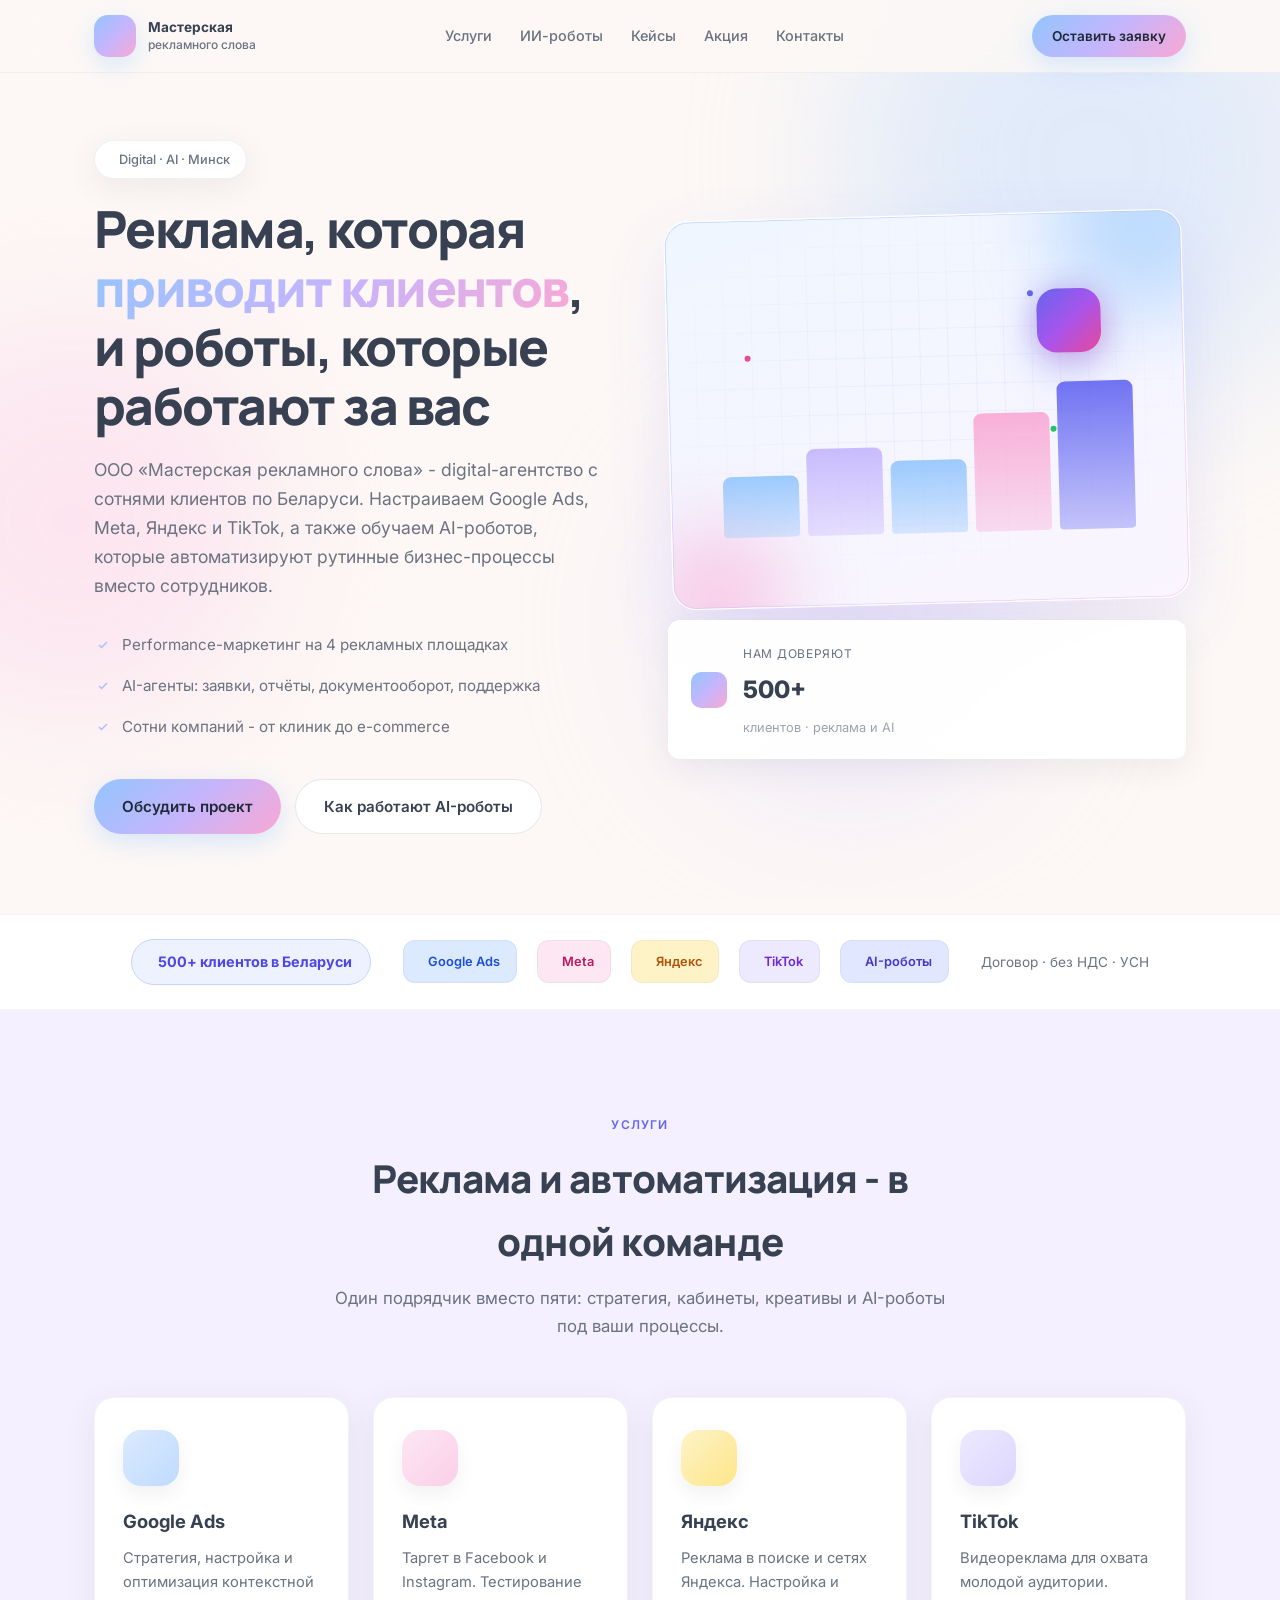
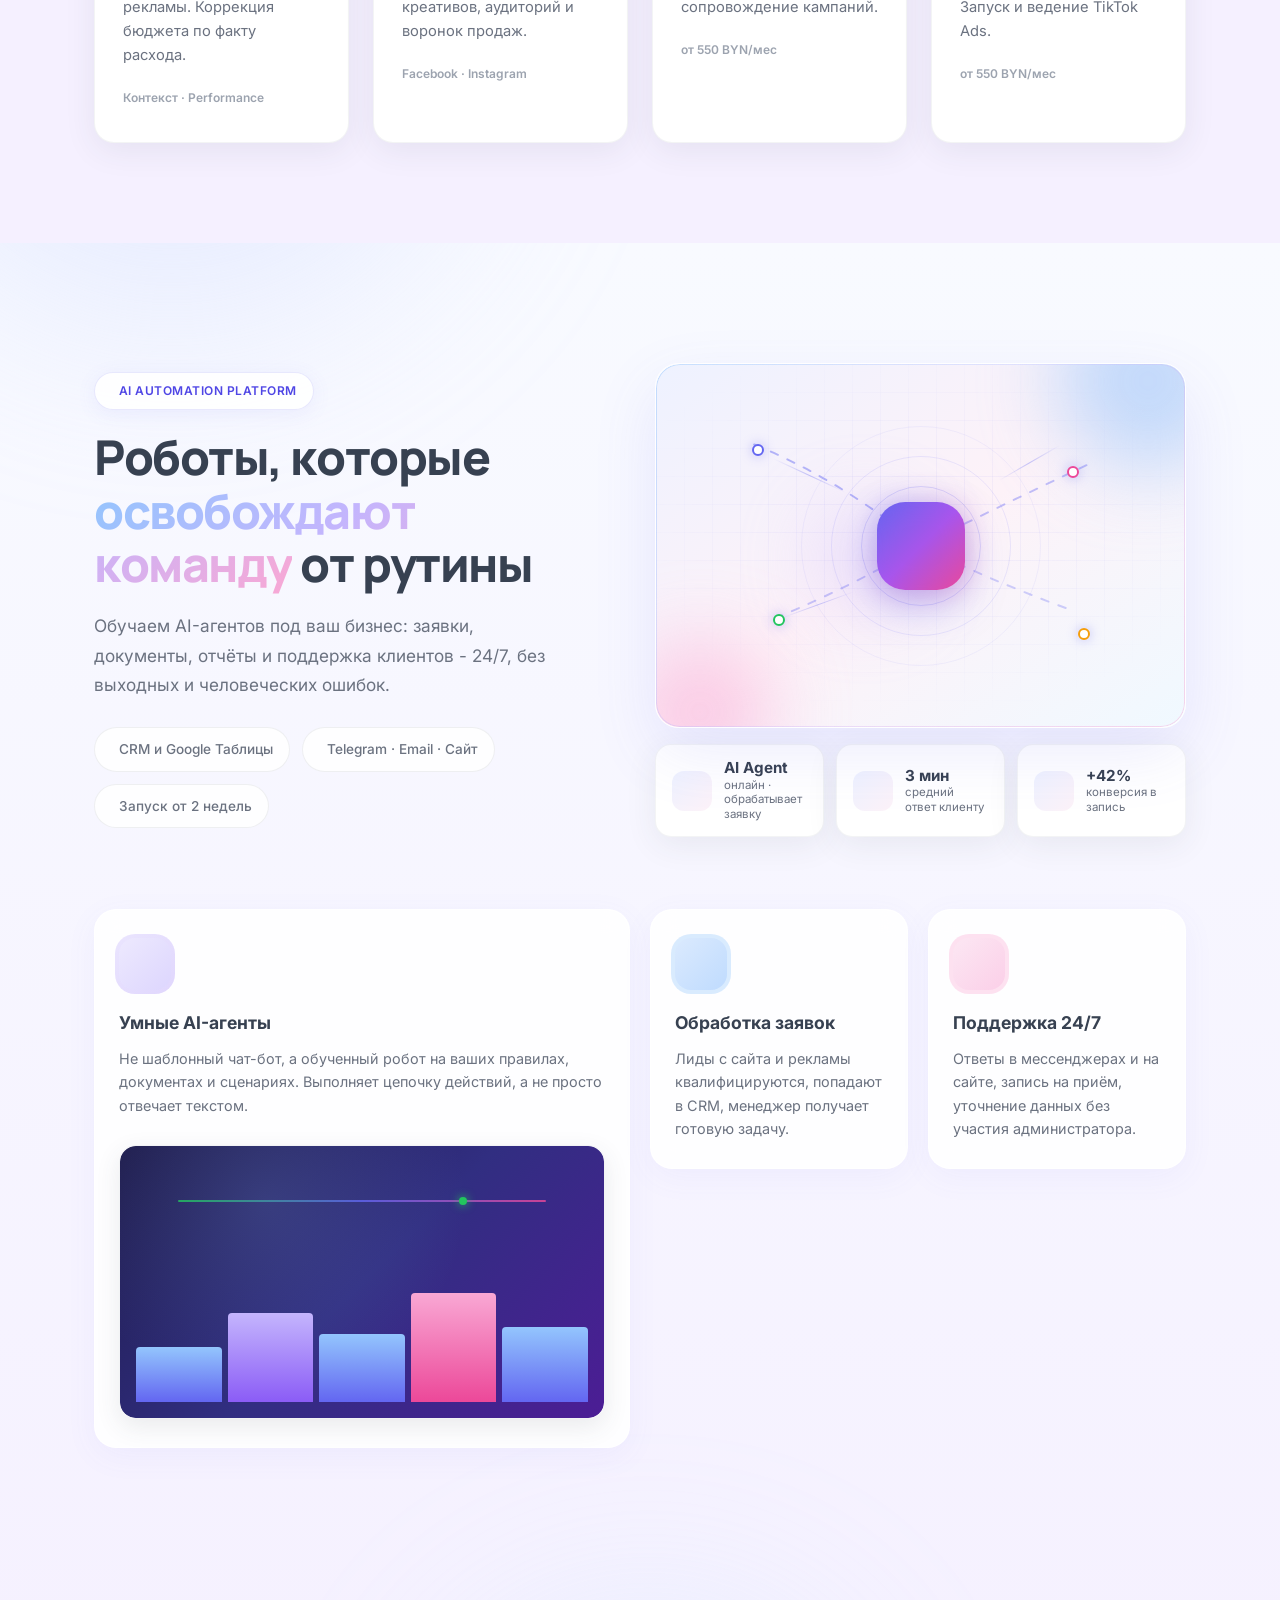
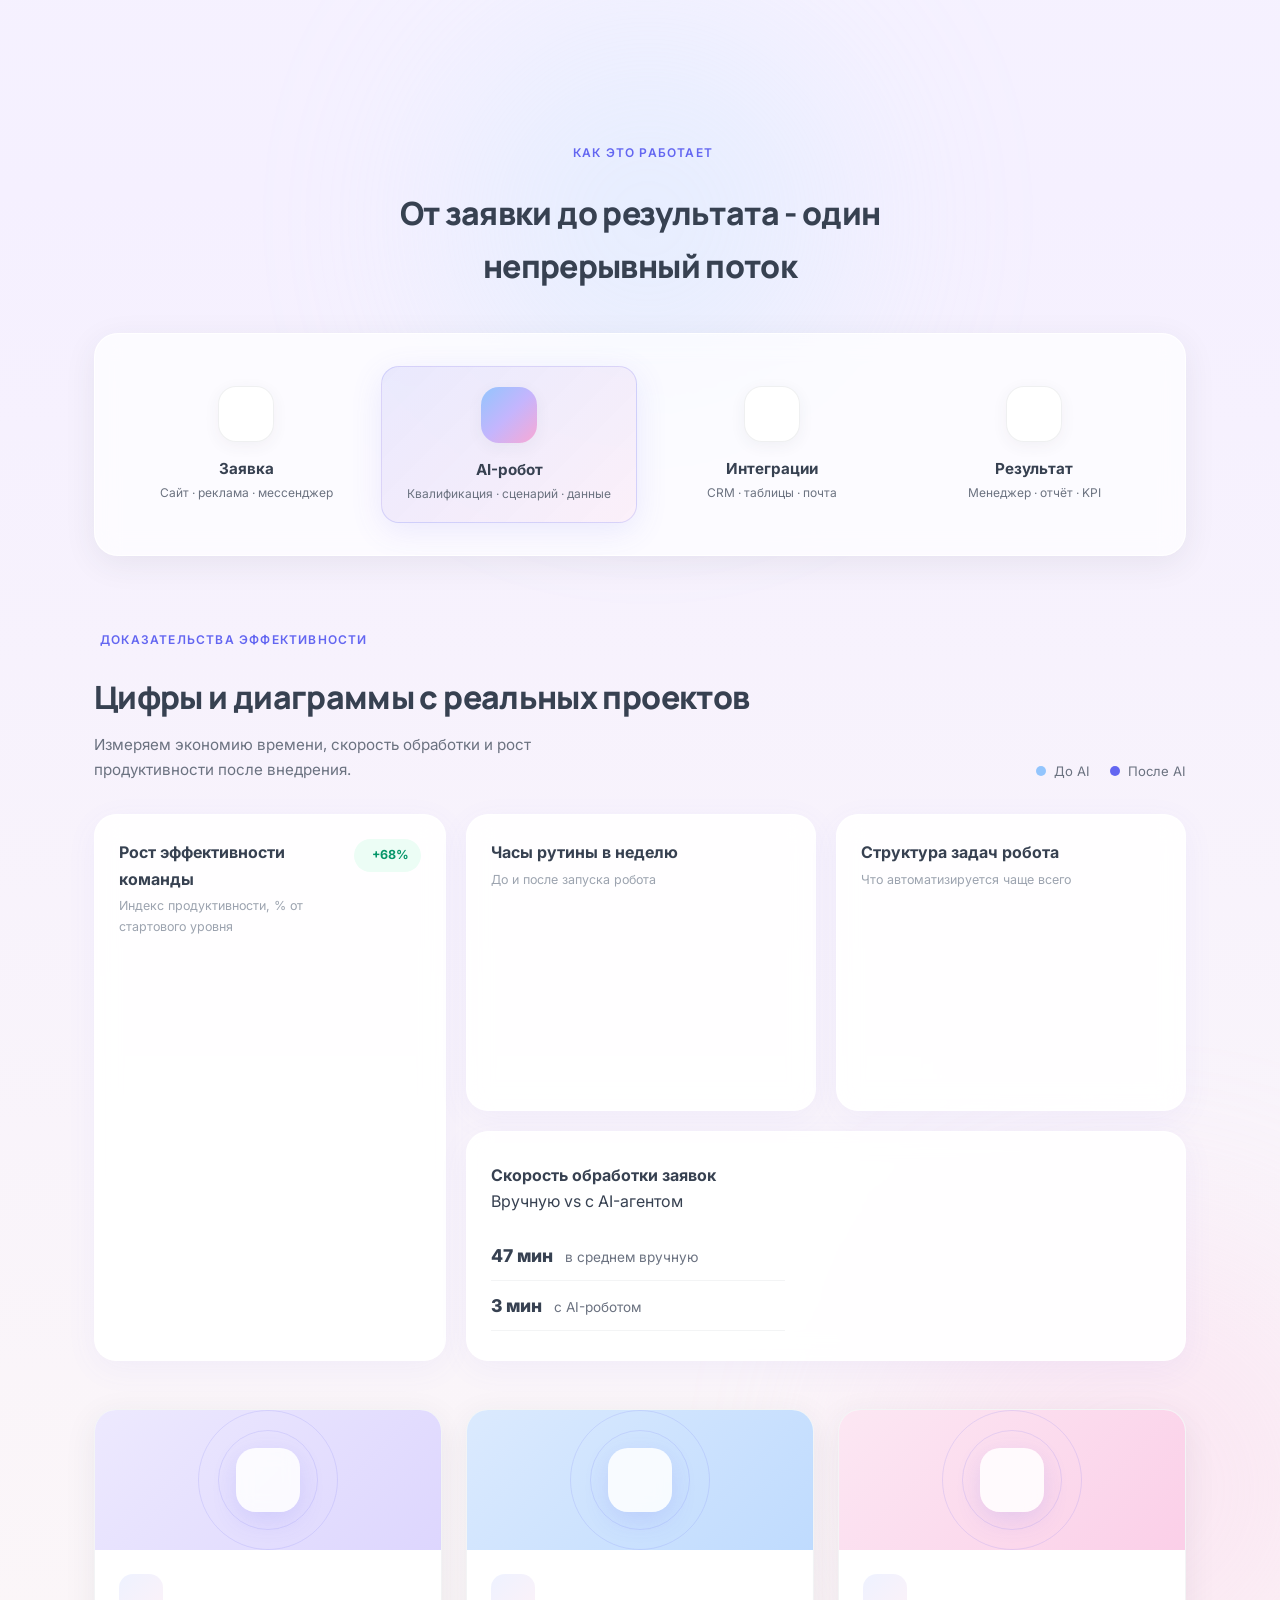
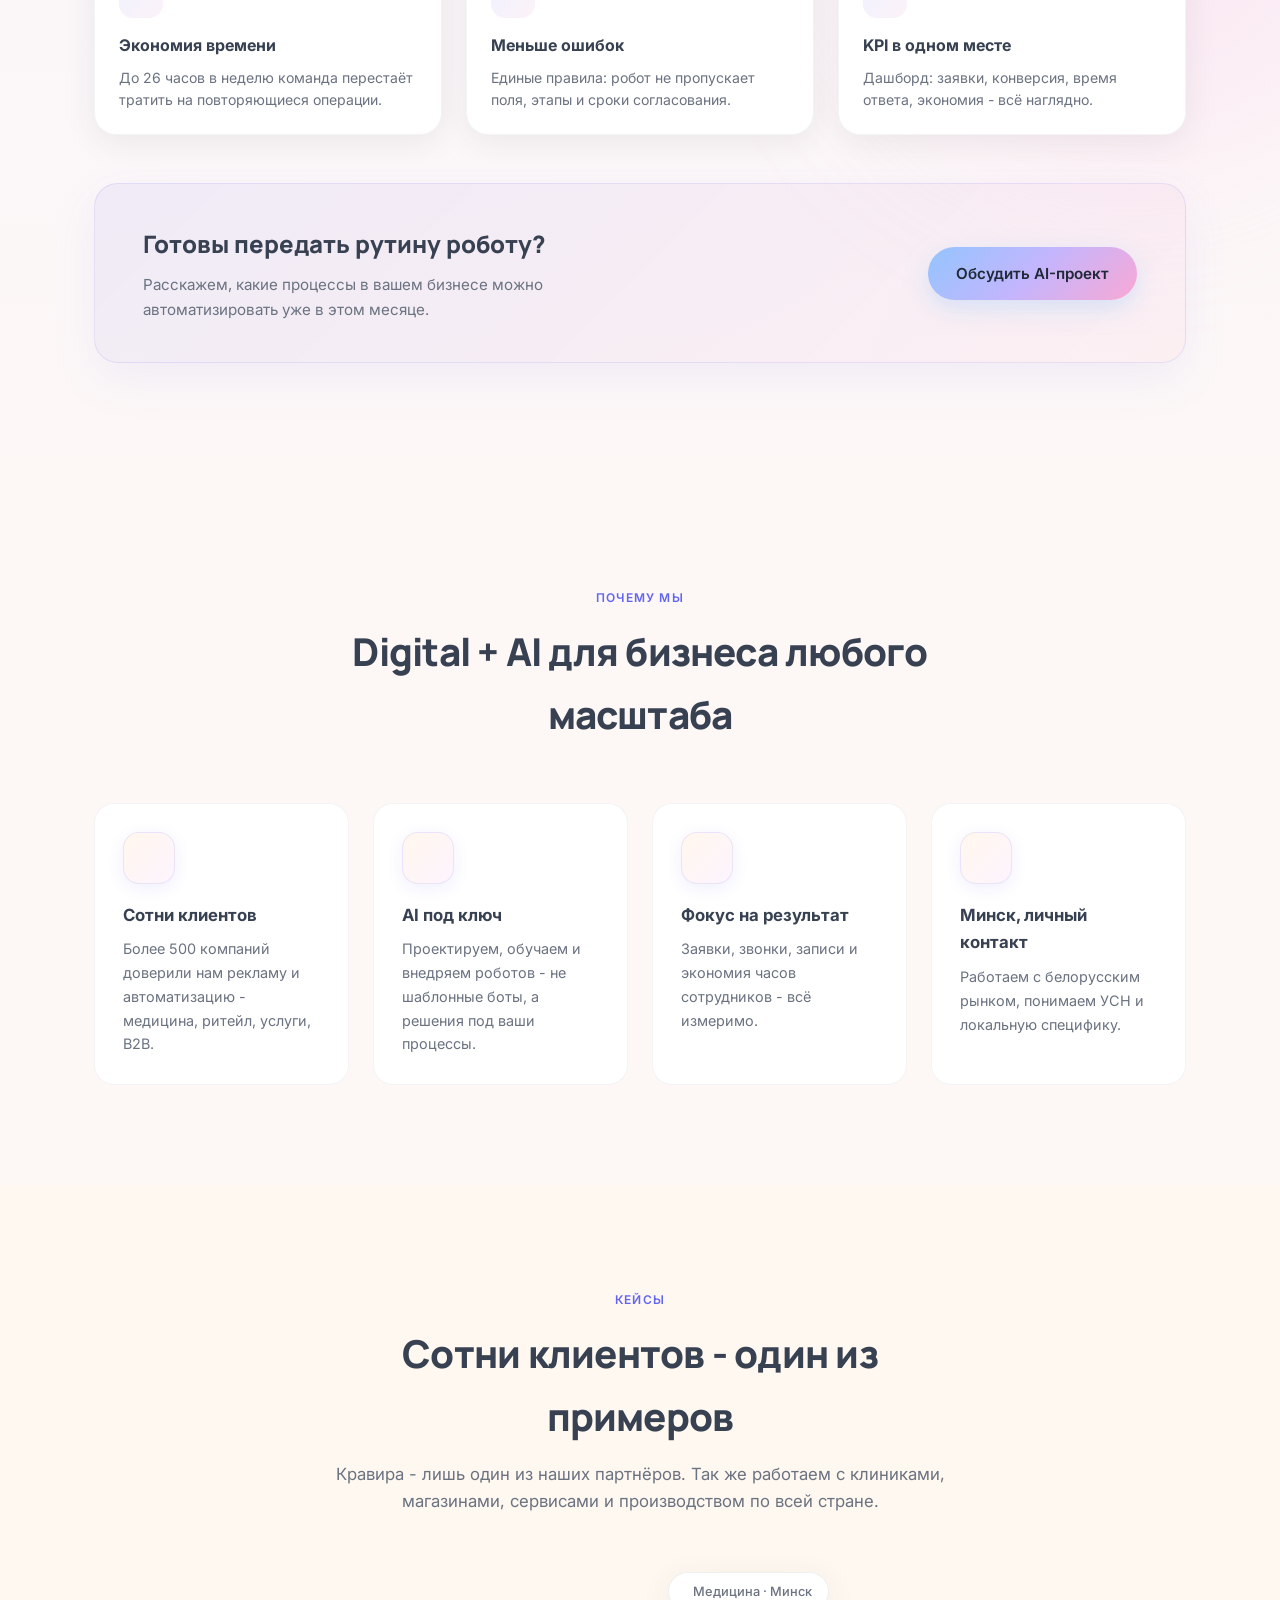
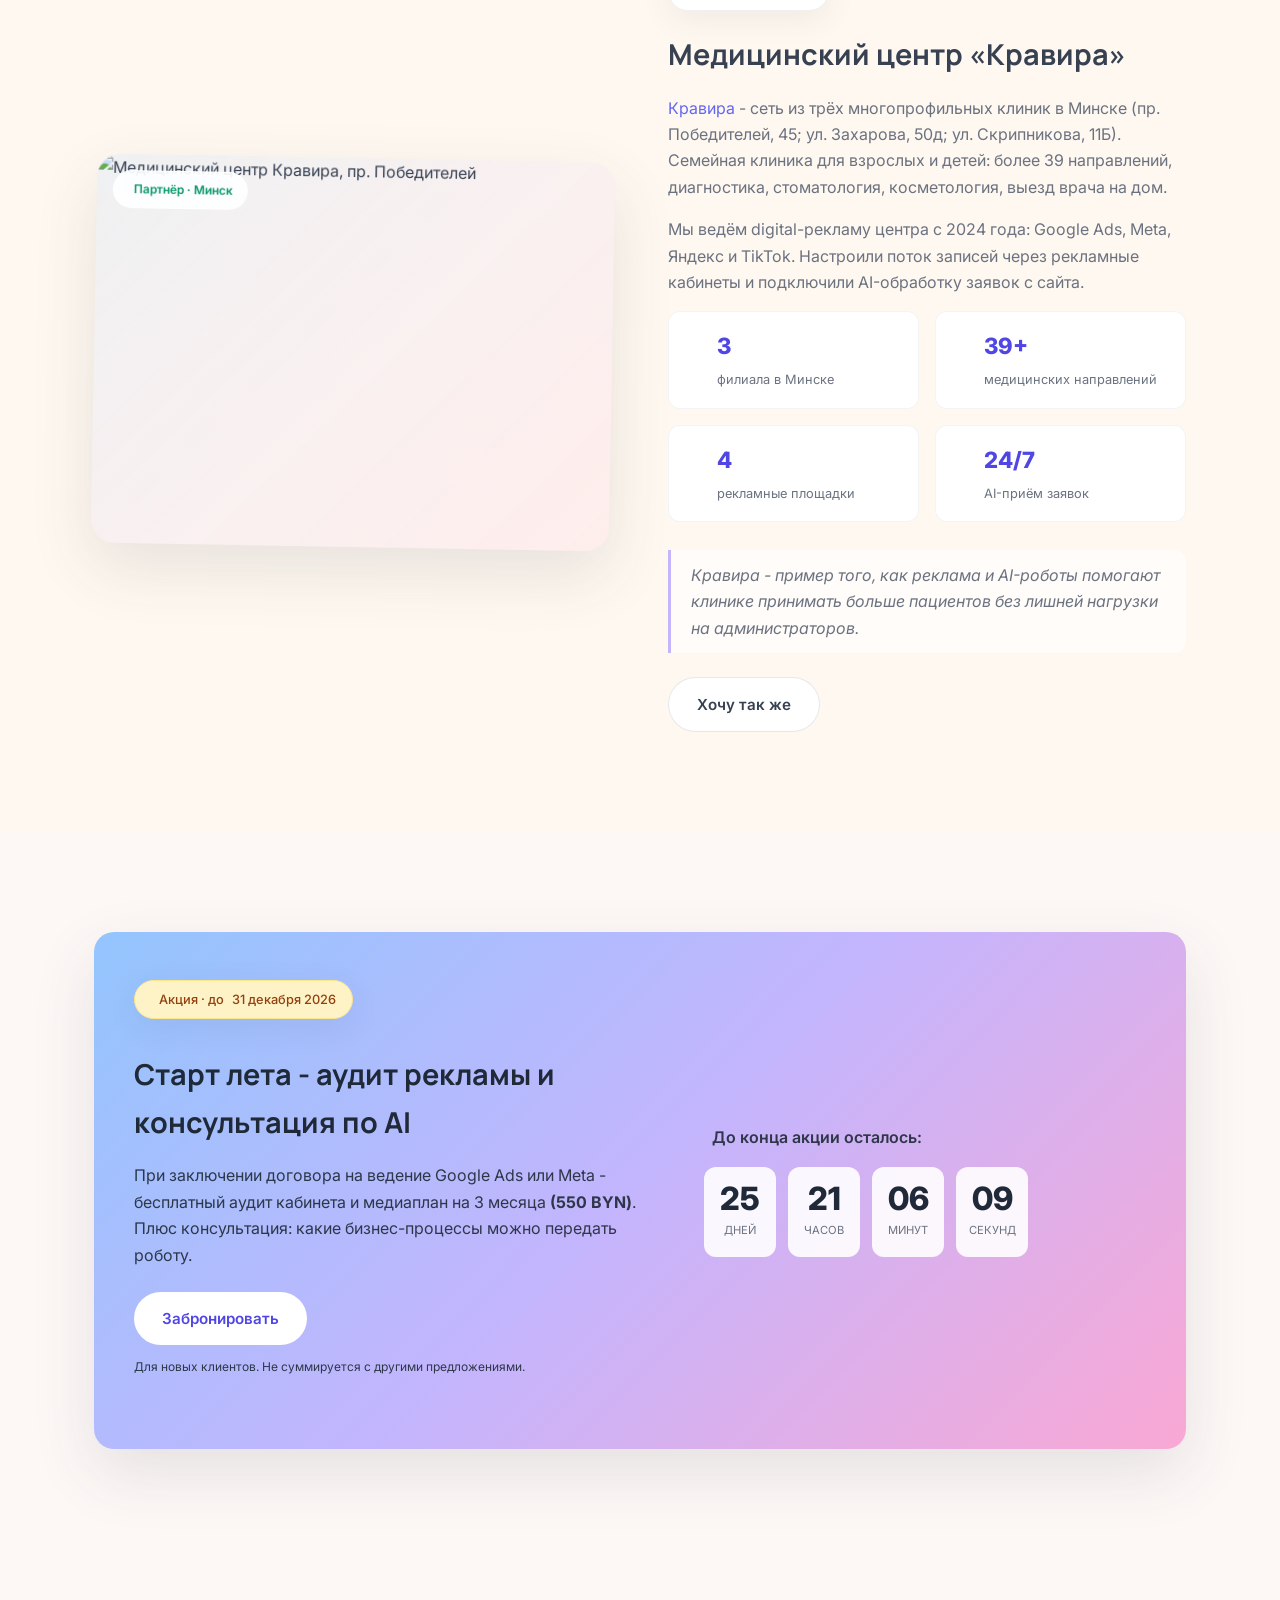
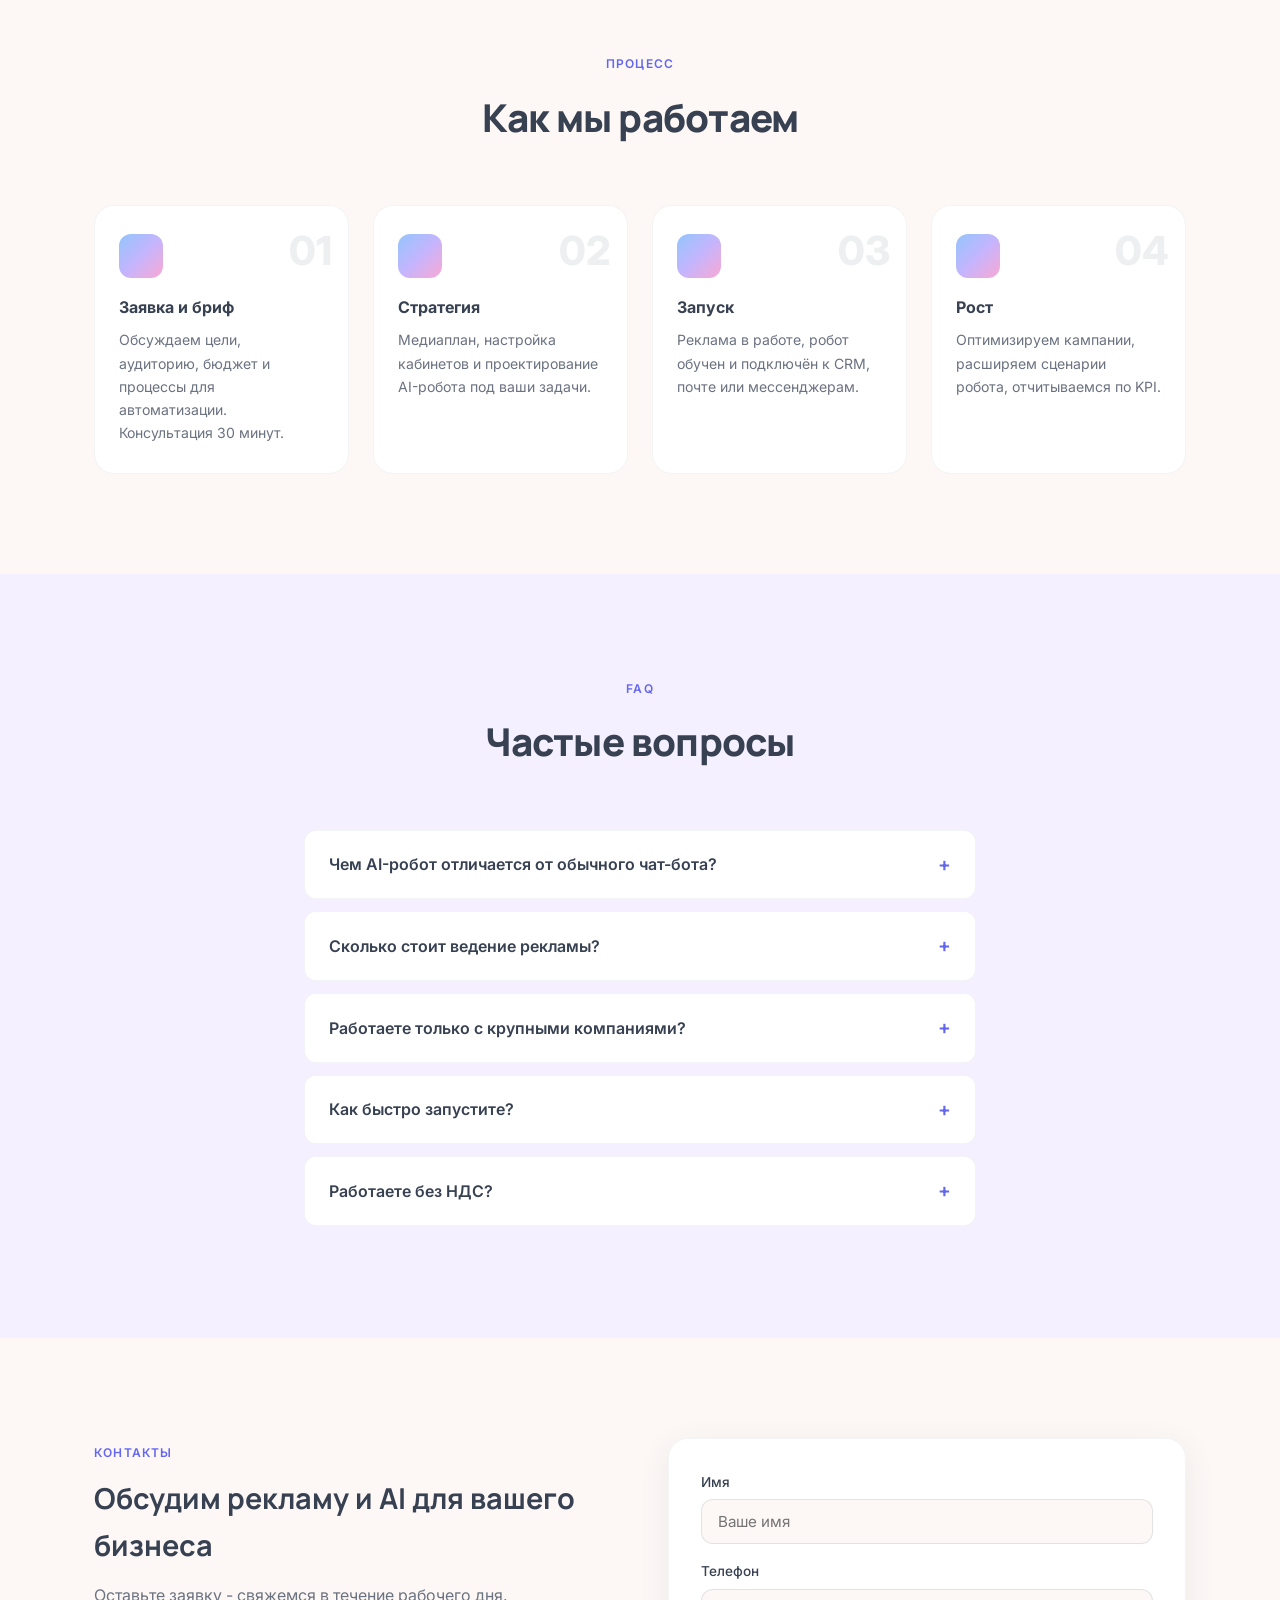
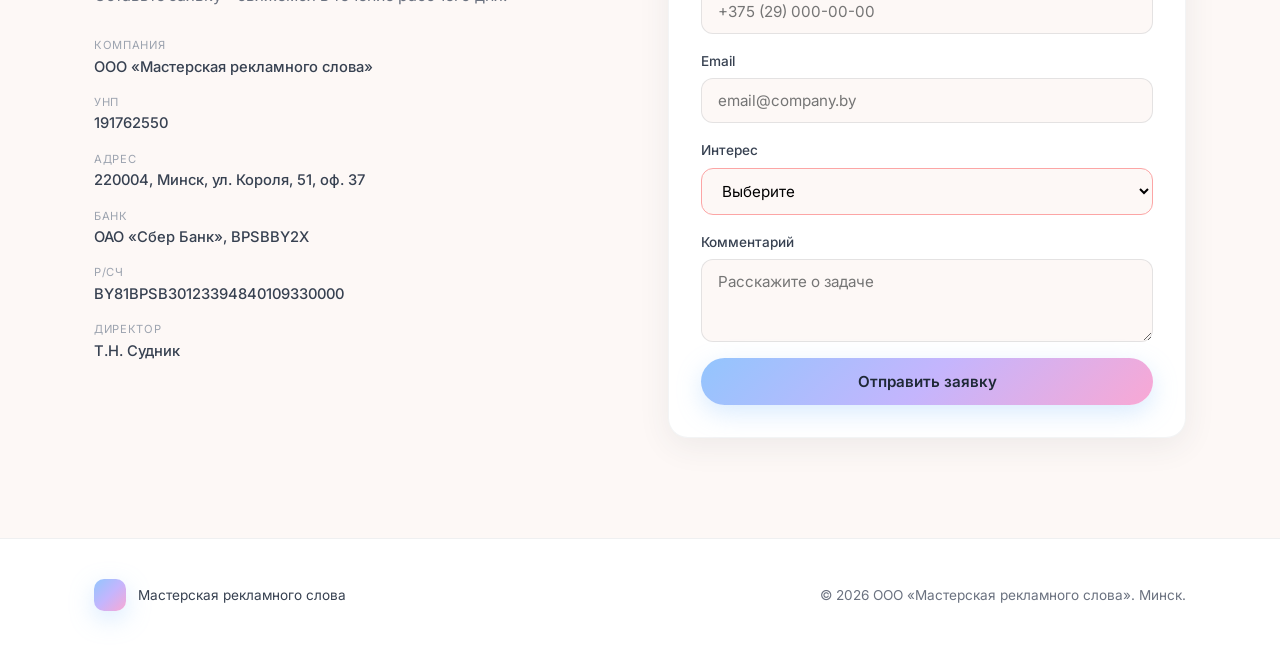
==== index.html @ 6a85ab70 "Deploy site from cursor_disk (2026-07-04)" ====
<!DOCTYPE html>
<html lang="ru">
<head>
  <meta charset="UTF-8" />
  <meta name="viewport" content="width=device-width, initial-scale=1.0" />
  <meta name="description" content="Мастерская рекламного слова - digital-агентство и AI-автоматизация в Минске. Реклама, обучение роботов для бизнес-процессов. Сотни клиентов по всей Беларуси." />
  <meta property="og:title" content="Мастерская рекламного слова - Digital и AI в Минске" />
  <meta property="og:description" content="Настраиваем рекламу и обучаем AI-роботов, которые выполняют бизнес-процессы за людей." />
  <title>Мастерская рекламного слова - Digital, AI и реклама, Минск</title>
  <link rel="preconnect" href="https://fonts.googleapis.com" />
  <link rel="preconnect" href="https://fonts.gstatic.com" crossorigin />
  <link href="https://fonts.googleapis.com/css2?family=Inter:wght@400;500;600;700;800&family=Manrope:wght@700;800&display=swap" rel="stylesheet" />
  <script src="https://cdn.jsdelivr.net/npm/chart.js@4.4.3/dist/chart.umd.min.js"></script>
  <link rel="stylesheet" href="landing.css" />
  <link rel="stylesheet" href="graphics.css" />
  <script>document.documentElement.classList.add("js");</script>
</head>
<body>
  <div class="blobs" aria-hidden="true">
    <div class="blob blob--1"></div>
    <div class="blob blob--2"></div>
    <div class="blob blob--3"></div>
  </div>

  <header class="header" id="top">
    <div class="container header__inner">
      <a href="#top" class="logo">
        <span class="logo__mark"><i data-lucide="sparkles"></i></span>
        <span class="logo__text">Мастерская<br><small>рекламного слова</small></span>
      </a>
      <nav class="nav" id="nav">
        <a href="#services">Услуги</a>
        <a href="#ai">ИИ-роботы</a>
        <a href="#case">Кейсы</a>
        <a href="#promo">Акция</a>
        <a href="#contact">Контакты</a>
      </nav>
      <a href="#contact" class="btn btn--sm btn--primary">Оставить заявку</a>
      <button class="burger" id="burger" aria-label="Меню"><span></span></button>
    </div>
  </header>

  <section class="hero">
    <div class="container hero__grid">
      <div class="hero__text reveal">
        <span class="pill"><i data-lucide="zap"></i> Digital · AI · Минск</span>
        <h1>Реклама, которая <span class="grad">приводит клиентов</span>, и роботы, которые работают за вас</h1>
        <p class="lead">ООО «Мастерская рекламного слова» - digital-агентство с сотнями клиентов по Беларуси. Настраиваем Google Ads, Meta, Яндекс и TikTok, а также обучаем AI-роботов, которые автоматизируют рутинные бизнес-процессы вместо сотрудников.</p>
        <ul class="hero__list">
          <li>Performance-маркетинг на 4 рекламных площадках</li>
          <li>AI-агенты: заявки, отчёты, документооборот, поддержка</li>
          <li>Сотни компаний - от клиник до e-commerce</li>
        </ul>
        <div class="hero__cta">
          <a href="#contact" class="btn btn--primary">Обсудить проект</a>
          <a href="#ai" class="btn btn--outline">Как работают AI-роботы</a>
        </div>
      </div>
      <div class="hero__visual reveal">
        <div class="hero__art-stack">
          <div class="art-frame art-frame--hero">
            <div class="art-scene art-scene--hero">
              <div class="art-grid"></div>
              <div class="art-orb art-orb--1"></div>
              <div class="art-orb art-orb--2"></div>
              <div class="art-spark art-spark--1"></div>
              <div class="art-spark art-spark--2"></div>
              <div class="art-spark art-spark--3"></div>
              <div class="art-chart-rise" aria-hidden="true">
                <span></span><span></span><span></span><span></span><span></span>
              </div>
              <div class="art-core art-core--mark">
                <i data-lucide="trending-up"></i>
              </div>
            </div>
          </div>
          <div class="card-float card-float--static">
            <span class="card-float__icon"><i data-lucide="users"></i></span>
            <div class="card-float__text">
              <span class="card-float__label">Нам доверяют</span>
              <strong>500+</strong>
              <span class="card-float__meta">клиентов · реклама и AI</span>
            </div>
          </div>
        </div>
      </div>
    </div>
  </section>

  <section class="trust">
    <div class="container trust__inner">
      <span class="trust__badge"><i data-lucide="badge-check"></i> 500+ клиентов в Беларуси</span>
      <div class="trust__logos">
        <span class="trust__logo trust__logo--g"><i data-lucide="search"></i> Google Ads</span>
        <span class="trust__logo trust__logo--m"><i data-lucide="share-2"></i> Meta</span>
        <span class="trust__logo trust__logo--y"><i data-lucide="map-pin"></i> Яндекс</span>
        <span class="trust__logo trust__logo--t"><i data-lucide="play-circle"></i> TikTok</span>
        <span class="trust__logo trust__logo--ai"><i data-lucide="bot"></i> AI-роботы</span>
      </div>
      <span class="trust__note">Договор · без НДС · УСН</span>
    </div>
  </section>

  <section class="section section--lavender" id="services">
    <div class="container">
      <div class="section__head reveal">
        <span class="section__tag">Услуги</span>
        <h2>Реклама и автоматизация - в одной команде</h2>
        <p>Один подрядчик вместо пяти: стратегия, кабинеты, креативы и AI-роботы под ваши процессы.</p>
      </div>
      <div class="services-grid">
        <article class="service-card service-card--google reveal">
          <div class="service-card__icon"><i data-lucide="globe"></i></div>
          <h3>Google Ads</h3>
          <p>Стратегия, настройка и оптимизация контекстной рекламы. Коррекция бюджета по факту расхода.</p>
          <span class="service-card__tag">Контекст · Performance</span>
        </article>
        <article class="service-card service-card--meta reveal">
          <div class="service-card__icon"><i data-lucide="instagram"></i></div>
          <h3>Meta</h3>
          <p>Таргет в Facebook и Instagram. Тестирование креативов, аудиторий и воронок продаж.</p>
          <span class="service-card__tag">Facebook · Instagram</span>
        </article>
        <article class="service-card service-card--yandex reveal">
          <div class="service-card__icon"><i data-lucide="target"></i></div>
          <h3>Яндекс</h3>
          <p>Реклама в поиске и сетях Яндекса. Настройка и сопровождение кампаний.</p>
          <span class="service-card__tag">от 550 BYN/мес</span>
        </article>
        <article class="service-card service-card--tiktok reveal">
          <div class="service-card__icon"><i data-lucide="video"></i></div>
          <h3>TikTok</h3>
          <p>Видеореклама для охвата молодой аудитории. Запуск и ведение TikTok Ads.</p>
          <span class="service-card__tag">от 550 BYN/мес</span>
        </article>
      </div>
    </div>
  </section>

  <section class="section ai-section" id="ai">
    <div class="ai-section__mesh" aria-hidden="true">
      <div class="ai-mesh ai-mesh--1"></div>
      <div class="ai-mesh ai-mesh--2"></div>
      <div class="ai-mesh ai-mesh--3"></div>
    </div>
    <div class="container ai-wrap">

      <div class="ai-hero reveal">
        <div class="ai-hero__content">
          <span class="ai-badge"><i data-lucide="sparkles"></i> AI Automation Platform</span>
          <h2>Роботы, которые <span class="grad">освобождают команду</span> от рутины</h2>
          <p class="ai-hero__lead">Обучаем AI-агентов под ваш бизнес: заявки, документы, отчёты и поддержка клиентов - 24/7, без выходных и человеческих ошибок.</p>
          <ul class="ai-hero__tags">
            <li><i data-lucide="check-circle-2"></i> CRM и Google Таблицы</li>
            <li><i data-lucide="check-circle-2"></i> Telegram · Email · Сайт</li>
            <li><i data-lucide="check-circle-2"></i> Запуск от 2 недель</li>
          </ul>
        </div>
        <div class="ai-hero__visual">
          <div class="art-frame">
            <div class="art-scene art-scene--tall">
              <div class="art-grid"></div>
              <div class="art-orb art-orb--1"></div>
              <div class="art-orb art-orb--2"></div>
              <div class="art-orb art-orb--3"></div>
              <div class="art-ring art-ring--1"></div>
              <div class="art-ring art-ring--2"></div>
              <div class="art-ring art-ring--3"></div>
              <div class="art-line art-line--1"></div>
              <div class="art-line art-line--2"></div>
              <div class="art-line art-line--3"></div>
              <span class="art-node art-node--1"></span>
              <span class="art-node art-node--2"></span>
              <span class="art-node art-node--3"></span>
              <span class="art-node art-node--4"></span>
              <svg class="art-beams" viewBox="0 0 400 280" aria-hidden="true">
                <path class="art-beam" d="M72 62 Q 140 90 200 140" />
                <path class="art-beam" d="M328 78 Q 260 110 200 140" />
                <path class="art-beam" d="M88 196 Q 150 170 200 140" />
                <path class="art-beam" d="M312 188 Q 250 165 200 140" />
              </svg>
              <div class="art-core">
                <i data-lucide="bot"></i>
              </div>
            </div>
          </div>
          <div class="ai-stat-row">
            <div class="ai-stat-pill">
              <div class="ai-stat-pill__icon"><i data-lucide="bot"></i></div>
              <div><strong>AI Agent</strong><span>онлайн · обрабатывает заявку</span></div>
            </div>
            <div class="ai-stat-pill">
              <div class="ai-stat-pill__icon"><i data-lucide="zap"></i></div>
              <div><strong>3 мин</strong><span>средний ответ клиенту</span></div>
            </div>
            <div class="ai-stat-pill">
              <div class="ai-stat-pill__icon"><i data-lucide="trending-up"></i></div>
              <div><strong>+42%</strong><span>конверсия в запись</span></div>
            </div>
          </div>
        </div>
      </div>

      <div class="ai-bento">
        <article class="ai-bento__card ai-bento__card--lead reveal">
          <div class="ai-bento__icon ai-bento__icon--violet"><i data-lucide="brain-circuit"></i></div>
          <h3>Умные AI-агенты</h3>
          <p>Не шаблонный чат-бот, а обученный робот на ваших правилах, документах и сценариях. Выполняет цепочку действий, а не просто отвечает текстом.</p>
          <div class="ai-bento__mini">
            <div class="art-mini-dash" aria-hidden="true">
              <div class="art-mini-dash__line"></div>
              <div class="art-mini-dash__dot"></div>
              <div class="art-mini-dash__bars">
                <i></i><i></i><i></i><i></i><i></i>
              </div>
            </div>
          </div>
        </article>
        <article class="ai-bento__card reveal">
          <div class="ai-bento__icon ai-bento__icon--blue"><i data-lucide="inbox"></i></div>
          <h3>Обработка заявок</h3>
          <p>Лиды с сайта и рекламы квалифицируются, попадают в CRM, менеджер получает готовую задачу.</p>
        </article>
        <article class="ai-bento__card reveal">
          <div class="ai-bento__icon ai-bento__icon--pink"><i data-lucide="messages-square"></i></div>
          <h3>Поддержка 24/7</h3>
          <p>Ответы в мессенджерах и на сайте, запись на приём, уточнение данных без участия администратора.</p>
        </article>
        <article class="ai-bento__card reveal">
          <div class="ai-bento__icon ai-bento__icon--amber"><i data-lucide="file-bar-chart"></i></div>
          <h3>Отчёты и документы</h3>
          <p>Сводки по KPI, акты, напоминания об оплате - автоматически из ваших таблиц и систем.</p>
        </article>
        <article class="ai-bento__card reveal">
          <div class="ai-bento__icon ai-bento__icon--green"><i data-lucide="workflow"></i></div>
          <h3>Любой процесс</h3>
          <p>Согласования, напоминания, сбор данных - проектируем робота под вашу специфику.</p>
        </article>
      </div>

      <div class="ai-impact reveal">
        <div class="ai-impact__item">
          <span class="ai-impact__num">−68%</span>
          <span class="ai-impact__label">ручной рутины</span>
        </div>
        <div class="ai-impact__divider" aria-hidden="true"></div>
        <div class="ai-impact__item">
          <span class="ai-impact__num">3 мин</span>
          <span class="ai-impact__label">время ответа</span>
        </div>
        <div class="ai-impact__divider" aria-hidden="true"></div>
        <div class="ai-impact__item">
          <span class="ai-impact__num">24/7</span>
          <span class="ai-impact__label">без выходных</span>
        </div>
        <div class="ai-impact__divider" aria-hidden="true"></div>
        <div class="ai-impact__item">
          <span class="ai-impact__num">+42%</span>
          <span class="ai-impact__label">конверсия лидов</span>
        </div>
      </div>

      <div class="ai-pipeline-wrap reveal">
        <div class="ai-section__label">
          <span class="section__tag"><i data-lucide="git-branch"></i> Как это работает</span>
          <h3>От заявки до результата - один непрерывный поток</h3>
        </div>
        <div class="ai-pipeline">
          <div class="ai-pipeline__node">
            <div class="ai-pipeline__icon"><i data-lucide="mouse-pointer-click"></i></div>
            <strong>Заявка</strong>
            <span>Сайт · реклама · мессенджер</span>
          </div>
          <div class="ai-pipeline__line" aria-hidden="true"><i data-lucide="chevron-right"></i></div>
          <div class="ai-pipeline__node ai-pipeline__node--core">
            <div class="ai-pipeline__icon"><i data-lucide="bot"></i></div>
            <strong>AI-робот</strong>
            <span>Квалификация · сценарий · данные</span>
          </div>
          <div class="ai-pipeline__line" aria-hidden="true"><i data-lucide="chevron-right"></i></div>
          <div class="ai-pipeline__node">
            <div class="ai-pipeline__icon"><i data-lucide="database"></i></div>
            <strong>Интеграции</strong>
            <span>CRM · таблицы · почта</span>
          </div>
          <div class="ai-pipeline__line" aria-hidden="true"><i data-lucide="chevron-right"></i></div>
          <div class="ai-pipeline__node">
            <div class="ai-pipeline__icon"><i data-lucide="user-check"></i></div>
            <strong>Результат</strong>
            <span>Менеджер · отчёт · KPI</span>
          </div>
        </div>
      </div>

      <div class="ai-analytics reveal">
        <div class="ai-analytics__head">
          <div>
            <span class="section__tag"><i data-lucide="bar-chart-3"></i> Доказательства эффективности</span>
            <h3>Цифры и диаграммы с реальных проектов</h3>
            <p>Измеряем экономию времени, скорость обработки и рост продуктивности после внедрения.</p>
          </div>
          <div class="ai-analytics__legend">
            <span><i class="dot dot--blue"></i> До AI</span>
            <span><i class="dot dot--violet"></i> После AI</span>
          </div>
        </div>
        <div class="ai-analytics__grid">
          <div class="ai-chart-card ai-chart-card--hero">
            <div class="ai-chart-card__top">
              <div>
                <h4>Рост эффективности команды</h4>
                <p>Индекс продуктивности, % от стартового уровня</p>
              </div>
              <span class="ai-chart-badge ai-chart-badge--up"><i data-lucide="trending-up"></i> +68%</span>
            </div>
            <div class="ai-chart-card__body"><canvas id="chart-ai-growth"></canvas></div>
          </div>
          <div class="ai-chart-card">
            <div class="ai-chart-card__top">
              <div>
                <h4>Часы рутины в неделю</h4>
                <p>До и после запуска робота</p>
              </div>
            </div>
            <div class="ai-chart-card__body ai-chart-card__body--sm"><canvas id="chart-ai-hours"></canvas></div>
          </div>
          <div class="ai-chart-card">
            <div class="ai-chart-card__top">
              <div>
                <h4>Структура задач робота</h4>
                <p>Что автоматизируется чаще всего</p>
              </div>
            </div>
            <div class="ai-chart-card__body ai-chart-card__body--sm"><canvas id="chart-ai-tasks"></canvas></div>
          </div>
          <div class="ai-chart-card ai-chart-card--wide">
            <div class="ai-chart-card__split">
              <div class="ai-chart-card__copy">
                <h4>Скорость обработки заявок</h4>
                <p>Вручную vs с AI-агентом</p>
                <ul class="ai-chart-stats">
                  <li><span>47 мин</span> в среднем вручную</li>
                  <li><span>3 мин</span> с AI-роботом</li>
                </ul>
              </div>
              <div class="ai-chart-card__body ai-chart-card__body--sm"><canvas id="chart-ai-speed"></canvas></div>
            </div>
          </div>
        </div>
      </div>

      <div class="ai-proof-cards">
        <article class="ai-proof-card reveal">
          <div class="art-thumb art-thumb--violet">
            <div class="art-thumb__rings"></div>
            <div class="art-thumb__icon"><i data-lucide="clock"></i></div>
          </div>
          <div class="ai-proof-card__body">
            <div class="ai-proof-card__icon"><i data-lucide="clock"></i></div>
            <h4>Экономия времени</h4>
            <p>До 26 часов в неделю команда перестаёт тратить на повторяющиеся операции.</p>
          </div>
        </article>
        <article class="ai-proof-card reveal">
          <div class="art-thumb art-thumb--blue">
            <div class="art-thumb__rings"></div>
            <div class="art-thumb__icon"><i data-lucide="shield-check"></i></div>
          </div>
          <div class="ai-proof-card__body">
            <div class="ai-proof-card__icon"><i data-lucide="shield-check"></i></div>
            <h4>Меньше ошибок</h4>
            <p>Единые правила: робот не пропускает поля, этапы и сроки согласования.</p>
          </div>
        </article>
        <article class="ai-proof-card reveal">
          <div class="art-thumb art-thumb--pink">
            <div class="art-thumb__rings"></div>
            <div class="art-thumb__icon"><i data-lucide="layout-dashboard"></i></div>
          </div>
          <div class="ai-proof-card__body">
            <div class="ai-proof-card__icon"><i data-lucide="layout-dashboard"></i></div>
            <h4>KPI в одном месте</h4>
            <p>Дашборд: заявки, конверсия, время ответа, экономия - всё наглядно.</p>
          </div>
        </article>
      </div>

      <div class="ai-cta reveal">
        <div class="ai-cta__inner">
          <div>
            <h3>Готовы передать рутину роботу?</h3>
            <p>Расскажем, какие процессы в вашем бизнесе можно автоматизировать уже в этом месяце.</p>
          </div>
          <a href="#contact" class="btn btn--primary">Обсудить AI-проект</a>
        </div>
      </div>

    </div>
  </section>

  <section class="section" id="why">
    <div class="container">
      <div class="section__head reveal">
        <span class="section__tag">Почему мы</span>
        <h2>Digital + AI для бизнеса любого масштаба</h2>
      </div>
      <div class="why-grid">
        <div class="why-card reveal">
          <div class="icon-box icon-box--why"><i data-lucide="users-round"></i></div>
          <h3>Сотни клиентов</h3>
          <p>Более 500 компаний доверили нам рекламу и автоматизацию - медицина, ритейл, услуги, B2B.</p>
        </div>
        <div class="why-card reveal">
          <div class="icon-box icon-box--why"><i data-lucide="brain-circuit"></i></div>
          <h3>AI под ключ</h3>
          <p>Проектируем, обучаем и внедряем роботов - не шаблонные боты, а решения под ваши процессы.</p>
        </div>
        <div class="why-card reveal">
          <div class="icon-box icon-box--why"><i data-lucide="crosshair"></i></div>
          <h3>Фокус на результат</h3>
          <p>Заявки, звонки, записи и экономия часов сотрудников - всё измеримо.</p>
        </div>
        <div class="why-card reveal">
          <div class="icon-box icon-box--why"><i data-lucide="map-pinned"></i></div>
          <h3>Минск, личный контакт</h3>
          <p>Работаем с белорусским рынком, понимаем УСН и локальную специфику.</p>
        </div>
      </div>
    </div>
  </section>

  <section class="section section--peach" id="case">
    <div class="container">
      <div class="section__head reveal">
        <span class="section__tag">Кейсы</span>
        <h2>Сотни клиентов - один из примеров</h2>
        <p>Кравира - лишь один из наших партнёров. Так же работаем с клиниками, магазинами, сервисами и производством по всей стране.</p>
      </div>
      <div class="case">
        <div class="case__img reveal">
          <div class="art-photo art-frame--case">
            <img src="https://kravira.by/upload/iblock/09b/09b70c3d8c1d7f2faee6ea672552f96b.jpg" alt="Медицинский центр Кравира, пр. Победителей" loading="lazy" />
            <div class="art-photo__overlay"></div>
            <span class="art-photo__badge"><i data-lucide="heart-pulse"></i> Партнёр · Минск</span>
          </div>
        </div>
        <div class="case__content reveal">
          <span class="pill"><i data-lucide="heart-pulse"></i> Медицина · Минск</span>
          <h2>Медицинский центр «Кравира»</h2>
          <p><a href="https://kravira.by/" target="_blank" rel="noopener">Кравира</a> - сеть из трёх многопрофильных клиник в Минске (пр. Победителей, 45; ул. Захарова, 50д; ул. Скрипникова, 11Б). Семейная клиника для взрослых и детей: более 39 направлений, диагностика, стоматология, косметология, выезд врача на дом.</p>
          <p>Мы ведём digital-рекламу центра с 2024 года: Google Ads, Meta, Яндекс и TikTok. Настроили поток записей через рекламные кабинеты и подключили AI-обработку заявок с сайта.</p>
          <div class="case__stats">
            <div><i data-lucide="building-2"></i><strong>3</strong><span>филиала в Минске</span></div>
            <div><i data-lucide="stethoscope"></i><strong>39+</strong><span>медицинских направлений</span></div>
            <div><i data-lucide="layers"></i><strong>4</strong><span>рекламные площадки</span></div>
            <div><i data-lucide="clock"></i><strong>24/7</strong><span>AI-приём заявок</span></div>
          </div>
          <blockquote>Кравира - пример того, как реклама и AI-роботы помогают клинике принимать больше пациентов без лишней нагрузки на администраторов.</blockquote>
          <a href="#contact" class="btn btn--outline">Хочу так же</a>
        </div>
      </div>
    </div>
  </section>

  <section class="section promo" id="promo">
    <div class="container">
      <div class="promo__card reveal">
        <div class="promo__text">
          <span class="pill pill--hot"><i data-lucide="gift"></i> Акция · до <span id="promo-deadline">...</span></span>
          <h2>Старт лета - аудит рекламы и консультация по AI</h2>
          <p>При заключении договора на ведение Google Ads или Meta - бесплатный аудит кабинета и медиаплан на 3 месяца <strong>(550 BYN)</strong>. Плюс консультация: какие бизнес-процессы можно передать роботу.</p>
          <a href="#contact" class="btn btn--white">Забронировать</a>
          <p class="promo__fine">Для новых клиентов. Не суммируется с другими предложениями.</p>
        </div>
        <div class="promo__timer">
          <p><i data-lucide="timer"></i> До конца акции осталось:</p>
          <div class="timer" id="timer">
            <div><span id="t-days">00</span><small>дней</small></div>
            <div><span id="t-hours">00</span><small>часов</small></div>
            <div><span id="t-mins">00</span><small>минут</small></div>
            <div><span id="t-secs">00</span><small>секунд</small></div>
          </div>
        </div>
      </div>
    </div>
  </section>

  <section class="section" id="process">
    <div class="container">
      <div class="section__head reveal">
        <span class="section__tag">Процесс</span>
        <h2>Как мы работаем</h2>
      </div>
      <div class="steps">
        <div class="step reveal"><span class="step__num">01</span><div class="step__icon"><i data-lucide="clipboard-list"></i></div><h3>Заявка и бриф</h3><p>Обсуждаем цели, аудиторию, бюджет и процессы для автоматизации. Консультация 30 минут.</p></div>
        <div class="step reveal"><span class="step__num">02</span><div class="step__icon"><i data-lucide="compass"></i></div><h3>Стратегия</h3><p>Медиаплан, настройка кабинетов и проектирование AI-робота под ваши задачи.</p></div>
        <div class="step reveal"><span class="step__num">03</span><div class="step__icon"><i data-lucide="rocket"></i></div><h3>Запуск</h3><p>Реклама в работе, робот обучен и подключён к CRM, почте или мессенджерам.</p></div>
        <div class="step reveal"><span class="step__num">04</span><div class="step__icon"><i data-lucide="trending-up"></i></div><h3>Рост</h3><p>Оптимизируем кампании, расширяем сценарии робота, отчитываемся по KPI.</p></div>
      </div>
    </div>
  </section>

  <section class="section section--lavender" id="faq">
    <div class="container container--narrow">
      <div class="section__head reveal">
        <span class="section__tag">FAQ</span>
        <h2>Частые вопросы</h2>
      </div>
      <div class="faq">
        <details class="faq__item reveal"><summary>Чем AI-робот отличается от обычного чат-бота?</summary><p>Мы обучаем агента на ваших правилах, документах и сценариях. Он не просто отвечает по шаблону - выполняет цепочку действий: принимает заявку, заносит в CRM, отправляет уведомление, готовит отчёт.</p></details>
        <details class="faq__item reveal"><summary>Сколько стоит ведение рекламы?</summary><p>Зависит от площадки и бюджета. Google/Meta - расчётная стоимость услуг + рекламный бюджет. Яндекс и TikTok - от 550 BYN/мес за сопровождение.</p></details>
        <details class="faq__item reveal"><summary>Работаете только с крупными компаниями?</summary><p>Нет. Среди 500+ клиентов - и сети клиник вроде Кравиры, и небольшие локальные бизнесы. Подберём формат под ваш масштаб.</p></details>
        <details class="faq__item reveal"><summary>Как быстро запустите?</summary><p>Реклама - 5-10 рабочих дней. Простой AI-робот - от 2 недель, сложная автоматизация - по согласованному плану.</p></details>
        <details class="faq__item reveal"><summary>Работаете без НДС?</summary><p>Да, на упрощённой системе налогообложения (УСН).</p></details>
      </div>
    </div>
  </section>

  <section class="section" id="contact">
    <div class="container">
      <div class="contact-grid">
        <div class="contact-info reveal">
          <span class="section__tag">Контакты</span>
          <h2>Обсудим рекламу и AI для вашего бизнеса</h2>
          <p>Оставьте заявку - свяжемся в течение рабочего дня.</p>
          <dl class="requisites">
            <div><dt>Компания</dt><dd>ООО «Мастерская рекламного слова»</dd></div>
            <div><dt>УНП</dt><dd>191762550</dd></div>
            <div><dt>Адрес</dt><dd>220004, Минск, ул. Короля, 51, оф. 37</dd></div>
            <div><dt>Банк</dt><dd>ОАО «Сбер Банк», BPSBBY2X</dd></div>
            <div><dt>Р/сч</dt><dd>BY81BPSB30123394840109330000</dd></div>
            <div><dt>Директор</dt><dd>Т.Н. Судник</dd></div>
          </dl>
        </div>
        <form class="contact-form reveal" id="contact-form" novalidate>
          <input type="text" name="website" class="form-honey" tabindex="-1" autocomplete="off" aria-hidden="true" />
          <label>Имя<input type="text" name="name" required minlength="2" placeholder="Ваше имя" autocomplete="name" /></label>
          <label>Телефон<input type="tel" name="phone" required placeholder="+375 (29) 000-00-00" autocomplete="tel" /></label>
          <label>Email<input type="email" name="email" placeholder="email@company.by" autocomplete="email" /></label>
          <label>Интерес
            <select name="interest" required>
              <option value="">Выберите</option>
              <option value="Реклама">Реклама (Google / Meta / Яндекс / TikTok)</option>
              <option value="AI">AI-роботы и автоматизация</option>
              <option value="Реклама + AI">Реклама + AI вместе</option>
              <option value="Другое">Другое</option>
            </select>
          </label>
          <label>Комментарий<textarea name="message" rows="3" placeholder="Расскажите о задаче"></textarea></label>
          <button type="submit" class="btn btn--primary btn--full">
            <span class="btn__text">Отправить заявку</span>
            <span class="btn__loader" hidden></span>
          </button>
          <p class="form-msg" id="form-msg" hidden role="status"></p>
        </form>
      </div>
    </div>
  </section>

  <footer class="footer">
    <div class="container footer__inner">
      <div class="logo logo--footer">
        <span class="logo__mark"><i data-lucide="sparkles"></i></span>
        <span>Мастерская рекламного слова</span>
      </div>
      <p>© <span id="year"></span> ООО «Мастерская рекламного слова». Минск.</p>
    </div>
  </footer>

  <script src="https://unpkg.com/lucide@0.525.0/dist/umd/lucide.min.js"></script>
  <script src="landing.js"></script>
</body>
</html>
---- landing.css ----
:root {
  --bg: #fdf8f6;
  --bg-lavender: #f5f0ff;
  --bg-peach: #fff8f0;
  --bg-blue: #f0f9ff;
  --white: #ffffff;
  --text: #374151;
  --text-muted: #6b7280;
  --text-light: #9ca3af;
  --google: #93c5fd;
  --meta: #f9a8d4;
  --yandex: #fde68a;
  --tiktok: #c4b5fd;
  --grad: linear-gradient(135deg, #93c5fd 0%, #c4b5fd 50%, #f9a8d4 100%);
  --shadow: 0 8px 32px rgba(55, 65, 81, 0.08);
  --shadow-lg: 0 24px 64px rgba(55, 65, 81, 0.12);
  --radius: 20px;
  --radius-sm: 12px;
  --font: "Inter", system-ui, sans-serif;
  --font-display: "Manrope", "Inter", sans-serif;
}

*, *::before, *::after { box-sizing: border-box; margin: 0; padding: 0; }
html { scroll-behavior: smooth; }
body {
  font-family: var(--font);
  background: var(--bg);
  color: var(--text);
  line-height: 1.65;
  overflow-x: hidden;
}

img { max-width: 100%; display: block; }
a { color: #6366f1; text-decoration: none; }
a:hover { text-decoration: underline; }

.container { max-width: 1140px; margin: 0 auto; padding: 0 24px; }
.container--narrow { max-width: 720px; }

.grad {
  background: var(--grad);
  -webkit-background-clip: text;
  -webkit-text-fill-color: transparent;
  background-clip: text;
}

/* Blobs */
.blobs { position: fixed; inset: 0; z-index: -1; overflow: hidden; pointer-events: none; }
.blob { position: absolute; border-radius: 50%; filter: blur(80px); opacity: 0.45; }
.blob--1 { width: 500px; height: 500px; background: #bfdbfe; top: -10%; right: -5%; }
.blob--2 { width: 400px; height: 400px; background: #fbcfe8; bottom: 20%; left: -10%; }
.blob--3 { width: 350px; height: 350px; background: #ddd6fe; top: 50%; right: 20%; }

/* Header */
.header {
  position: fixed; top: 0; left: 0; right: 0; z-index: 100;
  background: rgba(253, 248, 246, 0.85);
  backdrop-filter: blur(16px);
  border-bottom: 1px solid rgba(55, 65, 81, 0.06);
}
.header__inner {
  display: flex; align-items: center; justify-content: space-between;
  height: 72px; gap: 20px;
}
.logo { display: flex; align-items: center; gap: 12px; text-decoration: none; color: var(--text); }
.logo__mark {
  width: 42px; height: 42px; border-radius: 14px; background: var(--grad);
  display: flex; align-items: center; justify-content: center;
  box-shadow: 0 8px 24px rgba(147, 197, 253, 0.35);
}
.logo__mark svg { width: 22px; height: 22px; color: #fff; stroke-width: 2.2; }
.logo__text { font-weight: 700; font-size: 0.85rem; line-height: 1.25; }
.logo__text small { font-weight: 500; color: var(--text-muted); font-size: 0.75rem; }
.nav { display: flex; gap: 28px; }
.nav a { color: var(--text-muted); text-decoration: none; font-size: 0.9rem; font-weight: 500; transition: color 0.2s; }
.nav a:hover { color: var(--text); text-decoration: none; }
.burger { display: none; background: none; border: none; cursor: pointer; width: 28px; height: 20px; position: relative; }
.burger span, .burger::before, .burger::after {
  position: absolute; left: 0; width: 100%; height: 2px; background: var(--text); border-radius: 2px;
}
.burger span { top: 9px; }
.burger::before { content: ""; top: 0; }
.burger::after { content: ""; bottom: 0; }

/* Buttons */
.btn {
  display: inline-flex; align-items: center; justify-content: center;
  padding: 14px 28px; border-radius: 100px; font-weight: 600; font-size: 0.95rem;
  text-decoration: none; border: none; cursor: pointer; transition: transform 0.2s, box-shadow 0.2s;
  font-family: inherit;
}
.btn--primary { background: var(--grad); color: #1f2937; box-shadow: 0 8px 24px rgba(147, 197, 253, 0.35); }
.btn--primary:hover { transform: translateY(-2px); box-shadow: 0 12px 32px rgba(147, 197, 253, 0.45); text-decoration: none; }
.btn--outline { background: var(--white); border: 1.5px solid rgba(55, 65, 81, 0.12); color: var(--text); }
.btn--outline:hover { border-color: #93c5fd; text-decoration: none; }
.btn--white { background: #fff; color: #4f46e5; }
.btn--white:hover { transform: translateY(-2px); text-decoration: none; }
.btn--sm { padding: 10px 20px; font-size: 0.85rem; }
.btn--full { width: 100%; }

.pill {
  display: inline-flex; align-items: center; gap: 8px;
  padding: 8px 16px; border-radius: 100px;
  background: var(--white); border: 1px solid rgba(55, 65, 81, 0.08);
  font-size: 0.8rem; font-weight: 500; color: var(--text-muted); margin-bottom: 20px;
  box-shadow: var(--shadow);
}
.pill svg { width: 14px; height: 14px; color: #6366f1; }
.pill--hot { background: #fef3c7; border-color: #fde68a; color: #92400e; }

/* Hero */
.hero { padding: 140px 0 80px; }
.hero__grid { display: grid; grid-template-columns: 1fr 1fr; gap: 56px; align-items: center; }
.hero h1 {
  font-family: var(--font-display); font-size: clamp(2rem, 4.5vw, 3.2rem);
  font-weight: 800; line-height: 1.15; letter-spacing: -0.03em; margin-bottom: 20px;
}
.lead { font-size: 1.1rem; color: var(--text-muted); margin-bottom: 24px; max-width: 520px; }
.hero__list { list-style: none; margin-bottom: 32px; }
.hero__list li {
  padding: 8px 0 8px 28px; position: relative; color: var(--text-muted); font-size: 0.95rem;
}
.hero__list li::before {
  content: ""; position: absolute; left: 0; top: 12px; width: 18px; height: 18px;
  background: linear-gradient(135deg, #93c5fd, #c4b5fd); border-radius: 50%;
  mask: url("data:image/svg+xml,%3Csvg xmlns='http://www.w3.org/2000/svg' viewBox='0 0 24 24' fill='none' stroke='white' stroke-width='3'%3E%3Cpath d='M20 6 9 17l-5-5'/%3E%3C/svg%3E") center/12px no-repeat;
  -webkit-mask: url("data:image/svg+xml,%3Csvg xmlns='http://www.w3.org/2000/svg' viewBox='0 0 24 24' fill='none' stroke='white' stroke-width='3'%3E%3Cpath d='M20 6 9 17l-5-5'/%3E%3C/svg%3E") center/12px no-repeat;
}
.hero__cta { display: flex; gap: 14px; flex-wrap: wrap; }

/* Image frames */
.img-frame { position: relative; border-radius: calc(var(--radius) + 4px); overflow: hidden; box-shadow: var(--shadow-lg); }
.img-frame::before {
  content: ""; position: absolute; inset: 0; border-radius: inherit;
  padding: 1px; background: linear-gradient(135deg, rgba(147,197,253,.6), rgba(196,181,253,.6), rgba(249,168,212,.6));
  -webkit-mask: linear-gradient(#fff 0 0) content-box, linear-gradient(#fff 0 0);
  mask: linear-gradient(#fff 0 0) content-box, linear-gradient(#fff 0 0);
  -webkit-mask-composite: xor; mask-composite: exclude; pointer-events: none; z-index: 2;
}
.img-frame img { width: 100%; aspect-ratio: 4/3; object-fit: cover; display: block; transition: transform 0.6s ease; }
.img-frame:hover img { transform: scale(1.03); }
.img-frame__shine {
  position: absolute; inset: 0; z-index: 1; pointer-events: none;
  background: linear-gradient(135deg, rgba(147,197,253,.15) 0%, transparent 40%, rgba(249,168,212,.12) 100%);
}
.img-frame--hero { transform: rotate(-1deg); }
.img-frame--case { transform: rotate(1deg); }

.hero__img-wrap { position: relative; }
.card-float {
  position: absolute; bottom: 20px; left: 20px; right: 20px; z-index: 3;
  background: rgba(255, 255, 255, 0.94); backdrop-filter: blur(16px);
  border-radius: var(--radius-sm); padding: 18px 20px; box-shadow: var(--shadow);
  border: 1px solid rgba(255,255,255,0.8);
}
.card-float__icon {
  width: 36px; height: 36px; border-radius: 10px; background: var(--grad);
  display: flex; align-items: center; justify-content: center; margin-bottom: 10px;
}
.card-float__icon svg { width: 18px; height: 18px; color: #fff; }
.card-float__label { font-size: 0.75rem; color: var(--text-muted); text-transform: uppercase; letter-spacing: 0.06em; }
.card-float strong { display: block; font-size: 1.5rem; font-weight: 800; margin: 4px 0; }
.card-float__meta { font-size: 0.8rem; color: var(--text-light); }
.card-float--static .card-float__icon { margin-bottom: 0; }

/* Trust */
.trust { padding: 24px 0; border-top: 1px solid rgba(55, 65, 81, 0.06); border-bottom: 1px solid rgba(55, 65, 81, 0.06); background: var(--white); }
.trust__inner {
  display: flex; align-items: center; justify-content: center; gap: 32px; flex-wrap: wrap;
  font-size: 0.85rem; color: var(--text-muted);
}
.trust__logos { display: flex; gap: 20px; flex-wrap: wrap; }
.trust__logo {
  display: inline-flex; align-items: center; gap: 8px;
  padding: 10px 16px; border-radius: 12px; font-weight: 600; font-size: 0.8rem;
  border: 1px solid rgba(55, 65, 81, 0.06); transition: transform 0.2s;
}
.trust__logo:hover { transform: translateY(-2px); }
.trust__logo svg { width: 16px; height: 16px; flex-shrink: 0; }
.trust__badge {
  display: inline-flex; align-items: center; gap: 8px;
  font-weight: 700; font-size: 0.9rem; color: #4f46e5;
  padding: 10px 18px; background: #eef2ff; border-radius: 100px;
  border: 1px solid #c7d2fe;
}
.trust__badge svg { width: 18px; height: 18px; }
.trust__logo--g { background: #dbeafe; color: #1d4ed8; }
.trust__logo--m { background: #fce7f3; color: #be185d; }
.trust__logo--y { background: #fef3c7; color: #b45309; }
.trust__logo--t { background: #ede9fe; color: #6d28d9; }
.trust__logo--ai { background: #e0e7ff; color: #4338ca; }

/* Sections */
.section { padding: 100px 0; }
.section--lavender { background: var(--bg-lavender); }
.section--peach { background: var(--bg-peach); }
.section--blue { background: var(--bg-blue); }
.section__head { text-align: center; max-width: 640px; margin: 0 auto 56px; }
.section__head h2 {
  font-family: var(--font-display); font-size: clamp(1.75rem, 3vw, 2.5rem);
  font-weight: 800; letter-spacing: -0.02em; margin-bottom: 12px;
}
.section__head p { color: var(--text-muted); font-size: 1.05rem; }
.section__tag {
  display: inline-flex; align-items: center; gap: 6px;
  font-size: 0.75rem; font-weight: 600;
  text-transform: uppercase; letter-spacing: 0.1em; color: #6366f1; margin-bottom: 12px;
}
.section__tag svg { width: 14px; height: 14px; }

/* Icon boxes */
.icon-box {
  width: 52px; height: 52px; border-radius: 16px;
  display: flex; align-items: center; justify-content: center; margin-bottom: 18px;
  background: linear-gradient(135deg, #eef2ff, #fdf2f8);
  border: 1px solid rgba(99, 102, 241, 0.12);
  box-shadow: 0 4px 16px rgba(99, 102, 241, 0.1);
}
.icon-box svg { width: 24px; height: 24px; color: #6366f1; stroke-width: 1.8; }
.icon-box--ai { background: linear-gradient(135deg, #eff6ff, #f5f3ff); }
.icon-box--why { background: linear-gradient(135deg, #fff7ed, #fdf4ff); }

/* Services */
.services-grid { display: grid; grid-template-columns: repeat(auto-fit, minmax(250px, 1fr)); gap: 24px; }
.service-card {
  background: var(--white); border-radius: var(--radius); padding: 32px 28px;
  border: 1px solid rgba(55, 65, 81, 0.06); box-shadow: var(--shadow);
  transition: transform 0.25s, box-shadow 0.25s;
}
.service-card:hover { transform: translateY(-6px); box-shadow: var(--shadow-lg); }
.service-card__icon {
  width: 56px; height: 56px; border-radius: 18px; display: flex; align-items: center;
  justify-content: center; margin-bottom: 20px;
  box-shadow: 0 8px 20px rgba(0,0,0,0.06);
}
.service-card__icon svg { width: 26px; height: 26px; stroke-width: 1.8; }
.service-card--google .service-card__icon { background: linear-gradient(135deg, #dbeafe, #bfdbfe); color: #2563eb; }
.service-card--meta .service-card__icon { background: linear-gradient(135deg, #fce7f3, #fbcfe8); color: #db2777; }
.service-card--yandex .service-card__icon { background: linear-gradient(135deg, #fef3c7, #fde68a); color: #d97706; }
.service-card--tiktok .service-card__icon { background: linear-gradient(135deg, #ede9fe, #ddd6fe); color: #7c3aed; }
.service-card h3 { font-size: 1.15rem; margin-bottom: 10px; }
.service-card p { color: var(--text-muted); font-size: 0.92rem; margin-bottom: 16px; }
.service-card__tag { font-size: 0.75rem; font-weight: 600; color: var(--text-light); }

/* Why */
.why-grid { display: grid; grid-template-columns: repeat(auto-fit, minmax(240px, 1fr)); gap: 24px; }
.why-card {
  background: var(--white); border-radius: var(--radius); padding: 28px;
  border: 1px solid rgba(55, 65, 81, 0.06);
}
.why-card__icon { display: none; }
.why-card h3 { font-size: 1.05rem; margin-bottom: 8px; }
.why-card p { color: var(--text-muted); font-size: 0.9rem; }

/* Case */
.case { display: grid; grid-template-columns: 1fr 1fr; gap: 56px; align-items: center; }
.case__img .img-frame { width: 100%; }
.case__content h2 { font-family: var(--font-display); font-size: 1.8rem; margin-bottom: 16px; }
.case__content > p { color: var(--text-muted); margin-bottom: 16px; }
.case__stats { display: grid; grid-template-columns: repeat(2, 1fr); gap: 16px; margin-bottom: 28px; }
.case__stats div {
  background: var(--white); border-radius: var(--radius-sm); padding: 16px;
  border: 1px solid rgba(55, 65, 81, 0.06); position: relative; padding-left: 48px;
}
.case__stats div > svg {
  position: absolute; left: 14px; top: 50%; transform: translateY(-50%);
  width: 22px; height: 22px; color: #818cf8;
}
.case__stats strong { display: block; font-size: 1.4rem; font-weight: 800; color: #4f46e5; }
.case__stats span { font-size: 0.8rem; color: var(--text-muted); }
blockquote {
  border-left: 3px solid #c4b5fd; padding: 12px 20px; margin-bottom: 24px;
  font-style: italic; color: var(--text-muted); background: rgba(255,255,255,0.6); border-radius: 0 12px 12px 0;
}

/* AI section - premium redesign */
.ai-section {
  position: relative; overflow: hidden;
  background: linear-gradient(180deg, #f8faff 0%, #f5f0ff 45%, #fdf8f6 100%);
  padding: 120px 0;
}
.ai-section__mesh { position: absolute; inset: 0; pointer-events: none; overflow: hidden; }
.ai-mesh { position: absolute; border-radius: 50%; filter: blur(100px); opacity: 0.35; }
.ai-mesh--1 { width: 600px; height: 600px; background: #c7d2fe; top: -15%; left: -10%; }
.ai-mesh--2 { width: 500px; height: 500px; background: #fbcfe8; bottom: 10%; right: -8%; }
.ai-mesh--3 { width: 400px; height: 400px; background: #bae6fd; top: 40%; left: 35%; opacity: 0.25; }
.ai-wrap { position: relative; z-index: 1; }

.ai-badge {
  display: inline-flex; align-items: center; gap: 8px;
  padding: 8px 16px; border-radius: 100px; font-size: 0.75rem; font-weight: 600;
  letter-spacing: 0.04em; text-transform: uppercase;
  background: rgba(255,255,255,0.9); border: 1px solid rgba(99,102,241,0.15);
  color: #4f46e5; margin-bottom: 20px; box-shadow: 0 4px 20px rgba(99,102,241,0.08);
}
.ai-badge svg { width: 14px; height: 14px; }

.ai-hero {
  display: grid; grid-template-columns: 1fr 1.05fr; gap: 56px; align-items: center;
  margin-bottom: 72px;
}
.ai-hero__content h2 {
  font-family: var(--font-display); font-size: clamp(2rem, 4vw, 3rem);
  font-weight: 800; line-height: 1.12; letter-spacing: -0.03em; margin-bottom: 20px;
}
.ai-hero__lead { font-size: 1.08rem; color: var(--text-muted); margin-bottom: 28px; max-width: 480px; line-height: 1.7; }
.ai-hero__tags { list-style: none; display: flex; flex-wrap: wrap; gap: 12px; }
.ai-hero__tags li {
  display: inline-flex; align-items: center; gap: 8px;
  padding: 10px 16px; border-radius: 100px; font-size: 0.85rem; font-weight: 500;
  background: rgba(255,255,255,0.85); border: 1px solid rgba(55,65,81,0.08);
  color: var(--text-muted); backdrop-filter: blur(8px);
}
.ai-hero__tags svg { width: 16px; height: 16px; color: #6366f1; flex-shrink: 0; }

.ai-hero__visual {
  display: flex; flex-direction: column; gap: 0;
}

/* Bento grid */
.ai-bento {
  display: grid; grid-template-columns: repeat(4, 1fr); grid-template-rows: auto auto;
  gap: 20px; margin-bottom: 48px;
}
.ai-bento__card {
  background: rgba(255,255,255,0.88); backdrop-filter: blur(12px);
  border-radius: 22px; padding: 28px 24px;
  border: 1px solid rgba(255,255,255,0.9);
  box-shadow: 0 8px 32px rgba(99,102,241,0.06);
  transition: transform 0.3s, box-shadow 0.3s;
}
.ai-bento__card:hover { transform: translateY(-4px); box-shadow: 0 20px 48px rgba(99,102,241,0.12); }
.ai-bento__card--lead { grid-column: span 2; grid-row: span 2; display: flex; flex-direction: column; }
.ai-bento__card h3 { font-size: 1.1rem; margin-bottom: 10px; font-weight: 700; }
.ai-bento__card p { font-size: 0.9rem; color: var(--text-muted); line-height: 1.6; flex: 1; }
.ai-bento__icon {
  width: 52px; height: 52px; border-radius: 16px; display: flex; align-items: center; justify-content: center;
  margin-bottom: 18px; position: relative;
}
.ai-bento__icon::after {
  content: ""; position: absolute; inset: -4px; border-radius: 20px; opacity: 0.35; z-index: -1;
}
.ai-bento__icon svg { width: 24px; height: 24px; stroke-width: 1.8; }
.ai-bento__icon--violet { background: linear-gradient(135deg, #ede9fe, #ddd6fe); color: #7c3aed; }
.ai-bento__icon--violet::after { background: linear-gradient(135deg, #c4b5fd, #a78bfa); }
.ai-bento__icon--blue { background: linear-gradient(135deg, #dbeafe, #bfdbfe); color: #2563eb; }
.ai-bento__icon--blue::after { background: #93c5fd; }
.ai-bento__icon--pink { background: linear-gradient(135deg, #fce7f3, #fbcfe8); color: #db2777; }
.ai-bento__icon--pink::after { background: #f9a8d4; }
.ai-bento__icon--amber { background: linear-gradient(135deg, #fef3c7, #fde68a); color: #d97706; }
.ai-bento__icon--amber::after { background: #fcd34d; }
.ai-bento__icon--green { background: linear-gradient(135deg, #d1fae5, #a7f3d0); color: #059669; }
.ai-bento__icon--green::after { background: #6ee7b7; }
.ai-bento__mini {
  margin-top: 20px; border-radius: 16px; overflow: hidden;
  box-shadow: 0 8px 24px rgba(55,65,81,0.1); border: 1px solid rgba(55,65,81,0.06);
}

/* Impact strip */
.ai-impact {
  display: flex; align-items: center; justify-content: space-between;
  padding: 36px 48px; margin-bottom: 64px;
  background: rgba(255,255,255,0.75); backdrop-filter: blur(20px);
  border-radius: 24px; border: 1px solid rgba(255,255,255,0.95);
  box-shadow: 0 16px 48px rgba(99,102,241,0.08);
}
.ai-impact__item { text-align: center; flex: 1; }
.ai-impact__num {
  display: block; font-family: var(--font-display); font-size: clamp(2rem, 4vw, 2.75rem);
  font-weight: 800; letter-spacing: -0.03em;
  background: var(--grad); -webkit-background-clip: text; -webkit-text-fill-color: transparent; background-clip: text;
}
.ai-impact__label { font-size: 0.82rem; color: var(--text-muted); margin-top: 6px; display: block; }
.ai-impact__divider { width: 1px; height: 48px; background: linear-gradient(180deg, transparent, rgba(99,102,241,0.2), transparent); flex-shrink: 0; }

/* Pipeline */
.ai-pipeline-wrap { margin-bottom: 64px; }
.ai-section__label { text-align: center; max-width: 560px; margin: 0 auto 40px; }
.ai-section__label h3 {
  font-family: var(--font-display); font-size: clamp(1.5rem, 2.5vw, 2rem);
  font-weight: 800; margin-top: 12px; letter-spacing: -0.02em;
}
.ai-pipeline {
  display: flex; align-items: stretch; justify-content: center; gap: 0;
  padding: 32px 24px; border-radius: 24px;
  background: rgba(255,255,255,0.7); backdrop-filter: blur(12px);
  border: 1px solid rgba(255,255,255,0.9); box-shadow: var(--shadow);
  overflow-x: auto;
}
.ai-pipeline__node {
  flex: 1; min-width: 140px; text-align: center; padding: 20px 16px;
  border-radius: 18px; transition: transform 0.25s;
}
.ai-pipeline__node:hover { transform: translateY(-3px); }
.ai-pipeline__node--core {
  background: linear-gradient(135deg, rgba(99,102,241,0.12), rgba(244,114,182,0.08));
  border: 1px solid rgba(99,102,241,0.2);
  box-shadow: 0 8px 32px rgba(99,102,241,0.12);
}
.ai-pipeline__icon {
  width: 56px; height: 56px; margin: 0 auto 14px; border-radius: 18px;
  background: var(--white); border: 1px solid rgba(55,65,81,0.08);
  display: flex; align-items: center; justify-content: center;
  box-shadow: 0 4px 16px rgba(55,65,81,0.06);
}
.ai-pipeline__node--core .ai-pipeline__icon {
  background: var(--grad); border: none;
}
.ai-pipeline__node--core .ai-pipeline__icon svg { color: #fff; }
.ai-pipeline__icon svg { width: 26px; height: 26px; color: #6366f1; }
.ai-pipeline__node strong { display: block; font-size: 0.95rem; margin-bottom: 4px; }
.ai-pipeline__node span { font-size: 0.75rem; color: var(--text-muted); line-height: 1.4; display: block; }
.ai-pipeline__line {
  display: flex; align-items: center; color: #c4b5fd; padding: 0 4px; flex-shrink: 0;
}
.ai-pipeline__line svg { width: 20px; height: 20px; }

/* Analytics */
.ai-analytics { margin-bottom: 48px; }
.ai-analytics__head {
  display: flex; justify-content: space-between; align-items: flex-end; gap: 24px;
  margin-bottom: 32px; flex-wrap: wrap;
}
.ai-analytics__head h3 {
  font-family: var(--font-display); font-size: clamp(1.5rem, 2.5vw, 2rem);
  font-weight: 800; margin: 10px 0 8px; letter-spacing: -0.02em;
}
.ai-analytics__head p { color: var(--text-muted); font-size: 0.95rem; max-width: 480px; }
.ai-analytics__legend { display: flex; gap: 20px; font-size: 0.82rem; color: var(--text-muted); }
.ai-analytics__legend span { display: inline-flex; align-items: center; gap: 8px; }
.dot { width: 10px; height: 10px; border-radius: 50%; display: inline-block; }
.dot--blue { background: #93c5fd; }
.dot--violet { background: #6366f1; }

.ai-analytics__grid {
  display: grid; grid-template-columns: 1.4fr 1fr 1fr; grid-template-rows: auto auto;
  gap: 20px;
}
.ai-chart-card {
  background: rgba(255,255,255,0.92); backdrop-filter: blur(12px);
  border-radius: 22px; padding: 24px;
  border: 1px solid rgba(255,255,255,0.95);
  box-shadow: 0 8px 32px rgba(99,102,241,0.06);
  transition: box-shadow 0.3s;
}
.ai-chart-card:hover { box-shadow: 0 16px 48px rgba(99,102,241,0.1); }
.ai-chart-card--hero { grid-row: span 2; }
.ai-chart-card--wide { grid-column: span 2; }
.ai-chart-card__top {
  display: flex; justify-content: space-between; align-items: flex-start; gap: 12px;
  margin-bottom: 16px;
}
.ai-chart-card__top h4 { font-size: 1rem; font-weight: 700; margin-bottom: 4px; }
.ai-chart-card__top p { font-size: 0.78rem; color: var(--text-light); }
.ai-chart-badge {
  display: inline-flex; align-items: center; gap: 6px; padding: 6px 12px;
  border-radius: 100px; font-size: 0.78rem; font-weight: 700; flex-shrink: 0;
}
.ai-chart-badge svg { width: 14px; height: 14px; }
.ai-chart-badge--up { background: #ecfdf5; color: #059669; }
.ai-chart-card__body { position: relative; min-height: 200px; }
.ai-chart-card__body--sm { min-height: 180px; }
.ai-chart-card__body canvas { max-height: 240px; }
.ai-chart-card--hero .ai-chart-card__body canvas { max-height: 320px; }
.ai-chart-card__split {
  display: grid; grid-template-columns: 1fr 1.2fr; gap: 24px; align-items: center;
}
.ai-chart-stats { list-style: none; margin-top: 16px; }
.ai-chart-stats li {
  padding: 10px 0; border-bottom: 1px solid rgba(55,65,81,0.06);
  font-size: 0.85rem; color: var(--text-muted);
}
.ai-chart-stats li span { font-weight: 800; color: var(--text); font-size: 1.1rem; margin-right: 8px; }

/* Proof cards */
.ai-proof-cards {
  display: grid; grid-template-columns: repeat(3, 1fr); gap: 24px; margin-bottom: 48px;
}
.ai-proof-card {
  background: var(--white); border-radius: 22px; overflow: hidden;
  border: 1px solid rgba(55,65,81,0.06); box-shadow: var(--shadow);
  transition: transform 0.3s, box-shadow 0.3s;
}
.ai-proof-card:hover { transform: translateY(-6px); box-shadow: var(--shadow-lg); }
.ai-proof-card__body { padding: 24px; }
.ai-proof-card__icon {
  width: 44px; height: 44px; border-radius: 14px; margin-bottom: 14px;
  background: linear-gradient(135deg, #eef2ff, #fdf2f8);
  display: flex; align-items: center; justify-content: center;
}
.ai-proof-card__icon svg { width: 22px; height: 22px; color: #6366f1; }
.ai-proof-card h4 { font-size: 1rem; margin-bottom: 8px; font-weight: 700; }
.ai-proof-card p { font-size: 0.88rem; color: var(--text-muted); line-height: 1.55; }

/* AI CTA */
.ai-cta__inner {
  display: flex; align-items: center; justify-content: space-between; gap: 32px; flex-wrap: wrap;
  padding: 40px 48px; border-radius: 24px;
  background: linear-gradient(135deg, rgba(99,102,241,0.08), rgba(244,114,182,0.06));
  border: 1px solid rgba(99,102,241,0.12);
  box-shadow: 0 16px 48px rgba(99,102,241,0.08);
}
.ai-cta__inner h3 {
  font-family: var(--font-display); font-size: 1.5rem; font-weight: 800; margin-bottom: 8px;
}
.ai-cta__inner p { color: var(--text-muted); font-size: 0.95rem; max-width: 480px; }

/* Promo */
.promo__card {
  display: grid; grid-template-columns: 1.2fr 1fr; gap: 40px; align-items: center;
  background: var(--grad); border-radius: var(--radius); padding: 48px 40px;
  box-shadow: var(--shadow-lg); color: #1f2937;
}
.promo__card h2 { font-family: var(--font-display); font-size: 1.8rem; margin: 12px 0 16px; }
.promo__card p { margin-bottom: 24px; opacity: 0.9; }
.promo__fine { font-size: 0.75rem; opacity: 0.7; margin-top: 12px; }
.promo__timer p { font-weight: 600; margin-bottom: 16px; display: flex; align-items: center; gap: 8px; }
.promo__timer p svg { width: 18px; height: 18px; }
.timer { display: flex; gap: 12px; }
.timer div {
  background: rgba(255,255,255,0.9); border-radius: var(--radius-sm);
  padding: 16px 12px; text-align: center; min-width: 72px;
}
.timer span { display: block; font-size: 2rem; font-weight: 800; line-height: 1; }
.timer small { font-size: 0.7rem; color: var(--text-muted); text-transform: uppercase; }

/* Steps */
.steps { display: grid; grid-template-columns: repeat(4, 1fr); gap: 24px; }
.step {
  background: var(--white); border-radius: var(--radius); padding: 28px 24px;
  border: 1px solid rgba(55, 65, 81, 0.06); position: relative; overflow: hidden;
  transition: transform 0.25s, box-shadow 0.25s;
}
.step:hover { transform: translateY(-4px); box-shadow: var(--shadow); }
.step__num {
  font-size: 2.5rem; font-weight: 800; opacity: 0.08; position: absolute; top: 12px; right: 16px;
}
.step__icon {
  width: 44px; height: 44px; border-radius: 12px; background: var(--grad);
  display: flex; align-items: center; justify-content: center; margin-bottom: 16px;
}
.step__icon svg { width: 22px; height: 22px; color: #fff; }
.step span:not(.step__num) { display: none; }
.step h3 { font-size: 1rem; margin-bottom: 8px; }
.step p { font-size: 0.88rem; color: var(--text-muted); }

/* FAQ */
.faq__item {
  background: var(--white); border-radius: var(--radius-sm); margin-bottom: 12px;
  border: 1px solid rgba(55, 65, 81, 0.06); overflow: hidden;
}
.faq__item summary {
  padding: 18px 24px; cursor: pointer; font-weight: 600; list-style: none;
  display: flex; justify-content: space-between; align-items: center;
}
.faq__item summary::-webkit-details-marker { display: none; }
.faq__item summary::after { content: "+"; font-size: 1.2rem; color: #6366f1; }
.faq__item[open] summary::after { content: "−"; }
.faq__item p { padding: 0 24px 18px; color: var(--text-muted); font-size: 0.92rem; }

/* Contact */
.contact-grid { display: grid; grid-template-columns: 1fr 1fr; gap: 56px; align-items: start; }
.contact-info h2 { font-family: var(--font-display); font-size: 1.8rem; margin-bottom: 12px; }
.contact-info > p { color: var(--text-muted); margin-bottom: 28px; }
.requisites { display: grid; gap: 14px; }
.requisites dt { font-size: 0.7rem; text-transform: uppercase; letter-spacing: 0.06em; color: var(--text-light); }
.requisites dd { font-weight: 500; font-size: 0.92rem; }
.contact-form {
  background: var(--white); border-radius: var(--radius); padding: 32px;
  border: 1px solid rgba(55, 65, 81, 0.06); box-shadow: var(--shadow);
  display: grid; gap: 16px;
}
.contact-form label { display: grid; gap: 6px; font-size: 0.85rem; font-weight: 500; }
.contact-form input, .contact-form select, .contact-form textarea {
  padding: 12px 16px; border-radius: var(--radius-sm); border: 1px solid rgba(55, 65, 81, 0.12);
  font-family: inherit; font-size: 0.95rem; background: var(--bg);
}
.contact-form input:focus, .contact-form select:focus, .contact-form textarea:focus {
  outline: none; border-color: #93c5fd; box-shadow: 0 0 0 3px rgba(147, 197, 253, 0.25);
}
.contact-form input:invalid:not(:placeholder-shown),
.contact-form select:invalid:not(:placeholder-shown) { border-color: #fca5a5; }
.form-honey { position: absolute; left: -9999px; opacity: 0; height: 0; width: 0; }
.form-msg { font-weight: 500; text-align: center; padding: 12px; border-radius: var(--radius-sm); }
.form-msg--success { color: #059669; background: #ecfdf5; border: 1px solid #a7f3d0; }
.form-msg--error { color: #dc2626; background: #fef2f2; border: 1px solid #fecaca; }
.form-msg--loading { color: #4f46e5; background: #eef2ff; border: 1px solid #c7d2fe; }
.contact-form--loading .btn__text { opacity: 0.6; }
.contact-form--loading .btn__loader {
  display: inline-block; width: 18px; height: 18px; margin-left: 8px;
  border: 2px solid rgba(31,41,55,.2); border-top-color: #1f2937;
  border-radius: 50%; animation: spin 0.7s linear infinite;
}
@keyframes spin { to { transform: rotate(360deg); } }
.btn { position: relative; }
.btn__loader { display: none; vertical-align: middle; }
.contact-form--loading .btn__loader { display: inline-block; }

/* Footer */
.footer { padding: 40px 0; border-top: 1px solid rgba(55, 65, 81, 0.08); background: var(--white); }
.footer__inner {
  display: flex; align-items: center; justify-content: space-between; flex-wrap: wrap; gap: 16px;
  font-size: 0.85rem; color: var(--text-muted);
}
.logo--footer .logo__mark { width: 32px; height: 32px; border-radius: 10px; }
.logo--footer .logo__mark svg { width: 16px; height: 16px; }

/* Reveal animation — без JS контент остаётся видимым */
html.js .reveal { opacity: 0; transform: translateY(24px); transition: opacity 0.7s ease, transform 0.7s ease; }
html.js .reveal.visible { opacity: 1; transform: translateY(0); }

/* Responsive */
@media (max-width: 900px) {
  .hero__grid, .case, .contact-grid, .promo__card,
  .ai-hero, .ai-analytics__grid, .ai-chart-card--wide, .ai-chart-card__split { grid-template-columns: 1fr; }
  .ai-bento { grid-template-columns: 1fr 1fr; }
  .ai-bento__card--lead { grid-column: span 2; grid-row: span 1; }
  .ai-chart-card--hero { grid-row: span 1; }
  .ai-impact { flex-wrap: wrap; gap: 24px; padding: 28px; }
  .ai-impact__divider { display: none; }
  .ai-impact__item { flex: 1 1 40%; }
  .ai-proof-cards { grid-template-columns: 1fr; }
  .ai-cta__inner { flex-direction: column; text-align: center; }
  .steps { grid-template-columns: repeat(2, 1fr); }
  .nav {
    display: none; position: fixed; top: 72px; left: 0; right: 0;
    background: var(--white); flex-direction: column; padding: 24px; gap: 16px;
    border-bottom: 1px solid rgba(55, 65, 81, 0.08); box-shadow: var(--shadow);
  }
  .nav.open { display: flex; }
  .burger { display: block; }
  .header .btn--sm { display: none; }
}
@media (max-width: 600px) {
  .section { padding: 64px 0; }
  .ai-section { padding: 80px 0; }
  .hero { padding-top: 110px; }
  .steps { grid-template-columns: 1fr; }
  .timer { flex-wrap: wrap; }
  .trust__inner { flex-direction: column; text-align: center; }
  .ai-bento { grid-template-columns: 1fr; }
  .ai-bento__card--lead { grid-column: span 1; }
  .ai-pipeline { flex-direction: column; align-items: stretch; }
  .ai-pipeline__line { transform: rotate(90deg); padding: 8px 0; justify-content: center; }
  .ai-analytics__head { flex-direction: column; align-items: flex-start; }
}
---- graphics.css ----
/* Animated illustration system - no stock photos */

.art-frame {
  position: relative; border-radius: 24px; overflow: hidden;
  background: linear-gradient(145deg, #eef2ff 0%, #fdf2f8 50%, #f0f9ff 100%);
  border: 1px solid rgba(255,255,255,0.95);
  box-shadow: 0 24px 64px rgba(99,102,241,0.12), inset 0 1px 0 rgba(255,255,255,0.8);
}
.art-frame::after {
  content: ""; position: absolute; inset: 0; border-radius: inherit; pointer-events: none; z-index: 4;
  padding: 1px;
  background: linear-gradient(135deg, rgba(147,197,253,0.5), rgba(196,181,253,0.35), rgba(249,168,212,0.45));
  -webkit-mask: linear-gradient(#fff 0 0) content-box, linear-gradient(#fff 0 0);
  mask: linear-gradient(#fff 0 0) content-box, linear-gradient(#fff 0 0);
  -webkit-mask-composite: xor; mask-composite: exclude;
  animation: art-border-shimmer 6s ease-in-out infinite;
}
@keyframes art-border-shimmer {
  0%, 100% { opacity: 0.65; }
  50% { opacity: 1; }
}
.art-frame--hero { transform: rotate(-1.5deg); }
.art-frame--case { transform: rotate(1deg); }
.art-frame--case::after { display: none; }

.art-scene {
  position: relative; aspect-ratio: 4/3; min-height: 280px; overflow: hidden;
}
.art-scene--tall { aspect-ratio: 16/11; min-height: 300px; }

.art-grid {
  position: absolute; inset: 0;
  background-image:
    linear-gradient(rgba(99,102,241,0.06) 1px, transparent 1px),
    linear-gradient(90deg, rgba(99,102,241,0.06) 1px, transparent 1px);
  background-size: 28px 28px;
  mask-image: radial-gradient(ellipse 80% 70% at 50% 45%, #000 20%, transparent 75%);
  animation: art-grid-pan 20s linear infinite;
}
@keyframes art-grid-pan {
  from { background-position: 0 0; }
  to { background-position: 28px 28px; }
}

.art-orb {
  position: absolute; border-radius: 50%; filter: blur(40px); opacity: 0.55;
  animation: art-drift 8s ease-in-out infinite;
}
.art-orb--1 { width: 180px; height: 180px; background: #93c5fd; top: -20%; right: -10%; }
.art-orb--2 { width: 140px; height: 140px; background: #f9a8d4; bottom: -15%; left: -5%; animation-delay: -3s; }
.art-orb--3 { width: 100px; height: 100px; background: #c4b5fd; top: 40%; left: 30%; animation-delay: -5s; opacity: 0.4; }
@keyframes art-drift {
  0%, 100% { transform: translate(0, 0) scale(1); }
  50% { transform: translate(12px, -10px) scale(1.08); }
}

.art-ring {
  position: absolute; border-radius: 50%; border: 1.5px solid rgba(99,102,241,0.2);
  top: 50%; left: 50%; transform: translate(-50%, -50%);
  animation: art-pulse-ring 3s ease-out infinite;
}
.art-ring--1 { width: 120px; height: 120px; }
.art-ring--2 { width: 180px; height: 180px; animation-delay: 0.8s; opacity: 0.6; }
.art-ring--3 { width: 240px; height: 240px; animation-delay: 1.6s; opacity: 0.35; }
@keyframes art-pulse-ring {
  0% { transform: translate(-50%, -50%) scale(0.85); opacity: 0.8; }
  100% { transform: translate(-50%, -50%) scale(1.15); opacity: 0; }
}

.art-core {
  position: absolute; top: 50%; left: 50%; transform: translate(-50%, -50%);
  width: 88px; height: 88px; border-radius: 28px;
  background: linear-gradient(135deg, #6366f1, #a855f7, #ec4899);
  display: flex; align-items: center; justify-content: center;
  box-shadow: 0 16px 40px rgba(99,102,241,0.35);
  animation: art-core-float 4s ease-in-out infinite;
  z-index: 3;
}
.art-core::before {
  content: ""; position: absolute; inset: -6px; border-radius: 32px;
  background: linear-gradient(135deg, #6366f1, #ec4899); opacity: 0.25; filter: blur(12px); z-index: -1;
}
.art-core svg { width: 40px; height: 40px; color: #fff; stroke-width: 1.5; }
@keyframes art-core-float {
  0%, 100% { transform: translate(-50%, -50%) translateY(0); }
  50% { transform: translate(-50%, -50%) translateY(-8px); }
}

.art-core--mark {
  width: 64px; height: 64px; border-radius: 20px;
  top: 28%; left: 78%; animation: art-mark-float 5s ease-in-out infinite;
}
@keyframes art-mark-float {
  0%, 100% { transform: translate(-50%, 0) translateY(0); }
  50% { transform: translate(-50%, 0) translateY(-6px); }
}

.art-beams {
  position: absolute; inset: 0; width: 100%; height: 100%; z-index: 1; pointer-events: none;
}
.art-beam {
  fill: none; stroke: rgba(99,102,241,0.45); stroke-width: 1.5; stroke-linecap: round;
  stroke-dasharray: 6 8; animation: art-beam-flow 2.5s linear infinite;
}
.art-beam:nth-child(2) { animation-delay: 0.4s; opacity: 0.85; }
.art-beam:nth-child(3) { animation-delay: 0.8s; opacity: 0.75; }
.art-beam:nth-child(4) { animation-delay: 1.2s; opacity: 0.65; }
@keyframes art-beam-flow {
  to { stroke-dashoffset: -28; }
}

.art-node {
  position: absolute; width: 12px; height: 12px; border-radius: 50%;
  background: #fff; border: 2px solid #6366f1;
  box-shadow: 0 0 12px rgba(99,102,241,0.4);
  animation: art-node-pulse 2s ease-in-out infinite;
  z-index: 2;
}
.art-node--1 { top: 22%; left: 18%; animation-delay: 0s; }
.art-node--2 { top: 28%; right: 20%; animation-delay: 0.4s; border-color: #ec4899; }
.art-node--3 { bottom: 28%; left: 22%; animation-delay: 0.8s; border-color: #22c55e; }
.art-node--4 { bottom: 24%; right: 18%; animation-delay: 1.2s; border-color: #f59e0b; }
@keyframes art-node-pulse {
  0%, 100% { transform: scale(1); opacity: 1; }
  50% { transform: scale(1.25); opacity: 0.75; }
}

.art-line {
  position: absolute; height: 1px; background: linear-gradient(90deg, transparent, rgba(99,102,241,0.35), transparent);
  transform-origin: left center;
  animation: art-line-flow 2.5s ease-in-out infinite;
}
.art-line--1 { width: 80px; top: 26%; left: 22%; transform: rotate(25deg); }
.art-line--2 { width: 70px; top: 32%; right: 22%; transform: rotate(-30deg); animation-delay: 0.5s; }
.art-line--3 { width: 75px; bottom: 30%; left: 24%; transform: rotate(-20deg); animation-delay: 1s; }
@keyframes art-line-flow {
  0%, 100% { opacity: 0.3; }
  50% { opacity: 0.9; }
}

/* Hero scene - growth chart */
.art-scene--hero { background: linear-gradient(160deg, #eff6ff, #faf5ff); }
.art-chart-rise {
  position: absolute; bottom: 18%; left: 10%; right: 10%; height: 45%;
  display: flex; align-items: flex-end; gap: 8px; z-index: 1;
}
.art-chart-rise span {
  flex: 1; border-radius: 8px 8px 4px 4px;
  background: linear-gradient(180deg, rgba(147,197,253,0.9), rgba(147,197,253,0.35));
  animation: art-bar-grow 1.2s ease-out backwards, art-bar-breathe 3s ease-in-out 1.2s infinite;
}
.art-chart-rise span:nth-child(1) { height: 35%; animation-delay: 0.1s, 1.3s; }
.art-chart-rise span:nth-child(2) { height: 50%; animation-delay: 0.2s, 1.4s; background: linear-gradient(180deg, rgba(196,181,253,0.9), rgba(196,181,253,0.35)); }
.art-chart-rise span:nth-child(3) { height: 42%; animation-delay: 0.3s, 1.5s; }
.art-chart-rise span:nth-child(4) { height: 68%; animation-delay: 0.4s, 1.6s; background: linear-gradient(180deg, rgba(249,168,212,0.9), rgba(249,168,212,0.35)); }
.art-chart-rise span:nth-child(5) { height: 85%; animation-delay: 0.5s, 1.7s; background: linear-gradient(180deg, rgba(99,102,241,0.9), rgba(99,102,241,0.35)); }
@keyframes art-bar-grow {
  from { transform: scaleY(0); transform-origin: bottom; }
  to { transform: scaleY(1); transform-origin: bottom; }
}
@keyframes art-bar-breathe {
  0%, 100% { opacity: 1; }
  50% { opacity: 0.82; transform: scaleY(0.96); transform-origin: bottom; }
}

.art-spark {
  position: absolute; width: 6px; height: 6px; border-radius: 50%; background: #6366f1;
  animation: art-spark 3s ease-in-out infinite;
  z-index: 2;
}
.art-spark--1 { top: 20%; left: 70%; }
.art-spark--2 { top: 35%; left: 15%; animation-delay: 1s; background: #ec4899; }
.art-spark--3 { top: 55%; right: 25%; animation-delay: 2s; background: #22c55e; }
@keyframes art-spark {
  0%, 100% { opacity: 0.2; transform: scale(1); }
  50% { opacity: 1; transform: scale(1.8); }
}

/* Mini dashboard in bento */
.art-mini-dash {
  position: relative; aspect-ratio: 16/9; border-radius: 16px; overflow: hidden;
  background: linear-gradient(135deg, #1e1b4b 0%, #312e81 50%, #4c1d95 100%);
}
.art-mini-dash::before {
  content: ""; position: absolute; inset: 0;
  background: radial-gradient(circle at 30% 20%, rgba(147,197,253,0.15), transparent 50%);
}
.art-mini-dash__bars {
  position: absolute; bottom: 16px; left: 16px; right: 16px; height: 50%;
  display: flex; align-items: flex-end; gap: 6px;
}
.art-mini-dash__bars i {
  flex: 1; border-radius: 4px 4px 0 0; display: block;
  background: linear-gradient(180deg, #93c5fd, #6366f1);
  animation: art-mini-bar 2s ease-in-out infinite alternate;
}
.art-mini-dash__bars i:nth-child(1) { height: 40%; animation-delay: 0s; }
.art-mini-dash__bars i:nth-child(2) { height: 65%; animation-delay: 0.2s; background: linear-gradient(180deg, #c4b5fd, #8b5cf6); }
.art-mini-dash__bars i:nth-child(3) { height: 50%; animation-delay: 0.4s; }
.art-mini-dash__bars i:nth-child(4) { height: 80%; animation-delay: 0.6s; background: linear-gradient(180deg, #f9a8d4, #ec4899); }
.art-mini-dash__bars i:nth-child(5) { height: 55%; animation-delay: 0.8s; }
@keyframes art-mini-bar {
  from { opacity: 0.7; }
  to { opacity: 1; transform: scaleY(1.05); transform-origin: bottom; }
}
.art-mini-dash__line {
  position: absolute; top: 20%; left: 12%; right: 12%; height: 2px;
  background: linear-gradient(90deg, #22c55e, #6366f1, #ec4899);
  border-radius: 2px; opacity: 0.8;
}
.art-mini-dash__dot {
  position: absolute; width: 8px; height: 8px; border-radius: 50%;
  background: #22c55e; top: calc(20% - 3px); left: 70%;
  box-shadow: 0 0 10px #22c55e;
  animation: art-dot-travel 4s ease-in-out infinite;
}
@keyframes art-dot-travel {
  0%, 100% { left: 20%; }
  50% { left: 75%; }
}

/* Proof card thumbs */
.art-thumb {
  height: 140px; position: relative; overflow: hidden;
  display: flex; align-items: center; justify-content: center;
}
.art-thumb--violet { background: linear-gradient(135deg, #ede9fe, #ddd6fe); }
.art-thumb--blue { background: linear-gradient(135deg, #dbeafe, #bfdbfe); }
.art-thumb--pink { background: linear-gradient(135deg, #fce7f3, #fbcfe8); }
.art-thumb__icon {
  width: 64px; height: 64px; border-radius: 20px;
  background: rgba(255,255,255,0.85); backdrop-filter: blur(8px);
  display: flex; align-items: center; justify-content: center;
  box-shadow: 0 8px 24px rgba(99,102,241,0.15);
  animation: art-thumb-float 3s ease-in-out infinite;
  position: relative; z-index: 1;
}
.art-thumb__icon svg { width: 32px; height: 32px; color: #6366f1; }
.art-thumb__rings {
  position: absolute; inset: 0; display: flex; align-items: center; justify-content: center;
}
.art-thumb__rings::before,
.art-thumb__rings::after {
  content: ""; position: absolute; border-radius: 50%; border: 1px solid rgba(99,102,241,0.15);
  animation: art-thumb-ring 3s ease-out infinite;
}
.art-thumb__rings::before { width: 100px; height: 100px; }
.art-thumb__rings::after { width: 140px; height: 140px; animation-delay: 1s; }
@keyframes art-thumb-float {
  0%, 100% { transform: translateY(0); }
  50% { transform: translateY(-6px); }
}
@keyframes art-thumb-ring {
  0% { transform: scale(0.8); opacity: 0.6; }
  100% { transform: scale(1.3); opacity: 0; }
}

/* Case photo with pastel overlay */
.art-photo {
  position: relative; border-radius: 24px; overflow: hidden;
  box-shadow: var(--shadow-lg);
}
.art-photo img {
  width: 100%; aspect-ratio: 4/3; object-fit: cover; display: block;
  filter: saturate(0.85) contrast(1.05);
}
.art-photo__overlay {
  position: absolute; inset: 0; pointer-events: none;
  background: linear-gradient(135deg, rgba(147,197,253,0.15), rgba(196,181,253,0.1), rgba(249,168,212,0.12));
  mix-blend-mode: soft-light;
}
.art-photo__badge {
  position: absolute; top: 16px; left: 16px; z-index: 2;
  padding: 8px 14px; border-radius: 100px; font-size: 0.75rem; font-weight: 600;
  background: rgba(255,255,255,0.92); backdrop-filter: blur(12px);
  color: #059669; border: 1px solid rgba(255,255,255,0.9);
  display: inline-flex; align-items: center; gap: 6px;
}
.art-photo__badge svg { width: 14px; height: 14px; }

/* Stat pills - OUTSIDE art, never overlapping */
.ai-stat-row {
  display: grid; grid-template-columns: repeat(3, 1fr); gap: 12px;
  margin-top: 16px;
}
.ai-stat-pill {
  display: flex; align-items: center; gap: 12px;
  padding: 14px 16px; border-radius: 16px;
  background: var(--white); border: 1px solid rgba(55,65,81,0.06);
  box-shadow: var(--shadow);
  transition: transform 0.25s, box-shadow 0.25s;
}
.ai-stat-pill:hover { transform: translateY(-2px); box-shadow: var(--shadow-lg); }
.ai-stat-pill__icon {
  width: 40px; height: 40px; border-radius: 12px; flex-shrink: 0;
  display: flex; align-items: center; justify-content: center;
  background: linear-gradient(135deg, #eef2ff, #fdf2f8);
}
.ai-stat-pill__icon svg { width: 20px; height: 20px; color: #6366f1; }
.ai-stat-pill strong { display: block; font-size: 0.95rem; line-height: 1.2; }
.ai-stat-pill span { font-size: 0.72rem; color: var(--text-muted); line-height: 1.3; display: block; }

.hero__art-stack { display: flex; flex-direction: column; gap: 16px; }
.card-float--static {
  position: static; display: flex; align-items: center; gap: 16px;
  padding: 18px 22px;
}
.card-float--static .card-float__icon { margin-bottom: 0; flex-shrink: 0; }
.card-float--static .card-float__text { flex: 1; }

@media (max-width: 900px) {
  .ai-stat-row { grid-template-columns: 1fr; }
  .art-scene--tall { min-height: 260px; }
}
@media (max-width: 600px) {
  .ai-stat-row { grid-template-columns: 1fr; }
}

@media (prefers-reduced-motion: reduce) {
  .art-orb, .art-ring, .art-core, .art-node, .art-beam, .art-grid,
  .art-chart-rise span, .art-spark, .art-mini-dash__bars i, .art-mini-dash__dot,
  .art-thumb__icon, .art-thumb__rings::before, .art-thumb__rings::after,
  .art-frame::after { animation: none; }
}
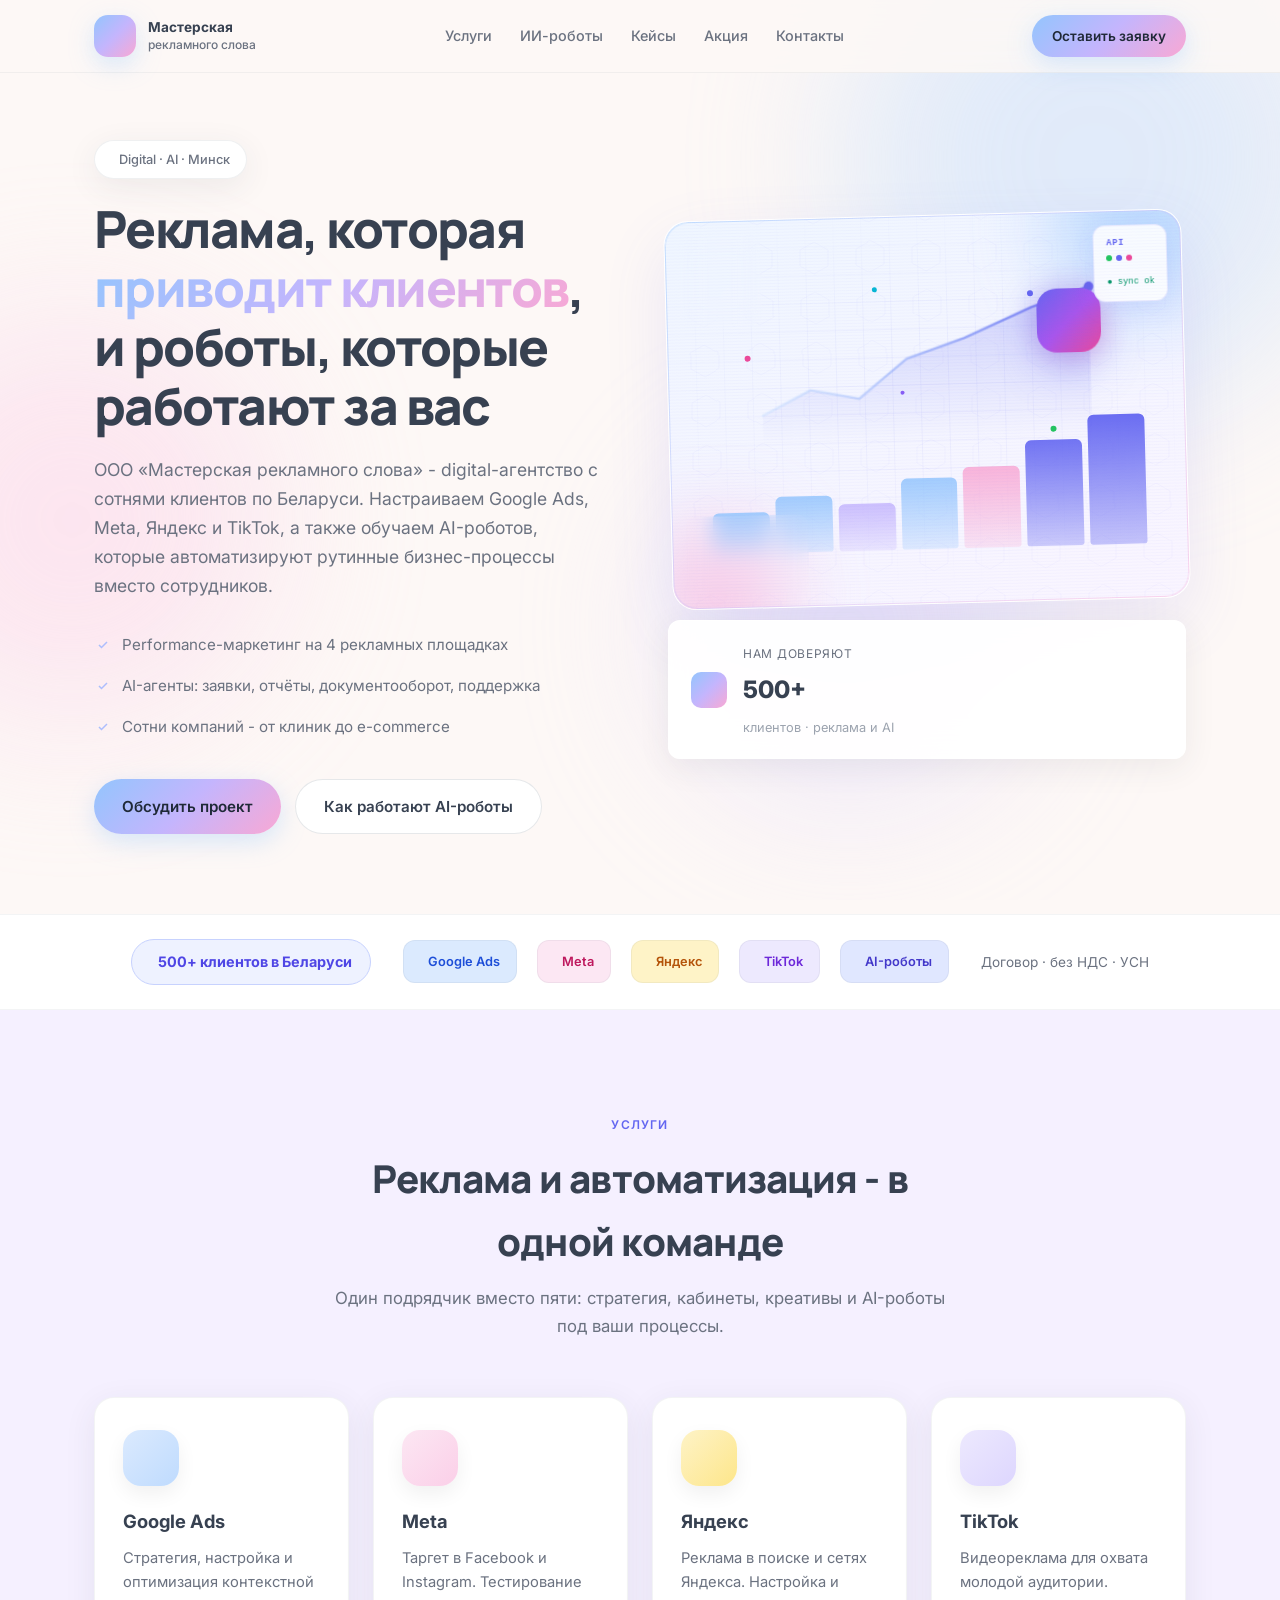
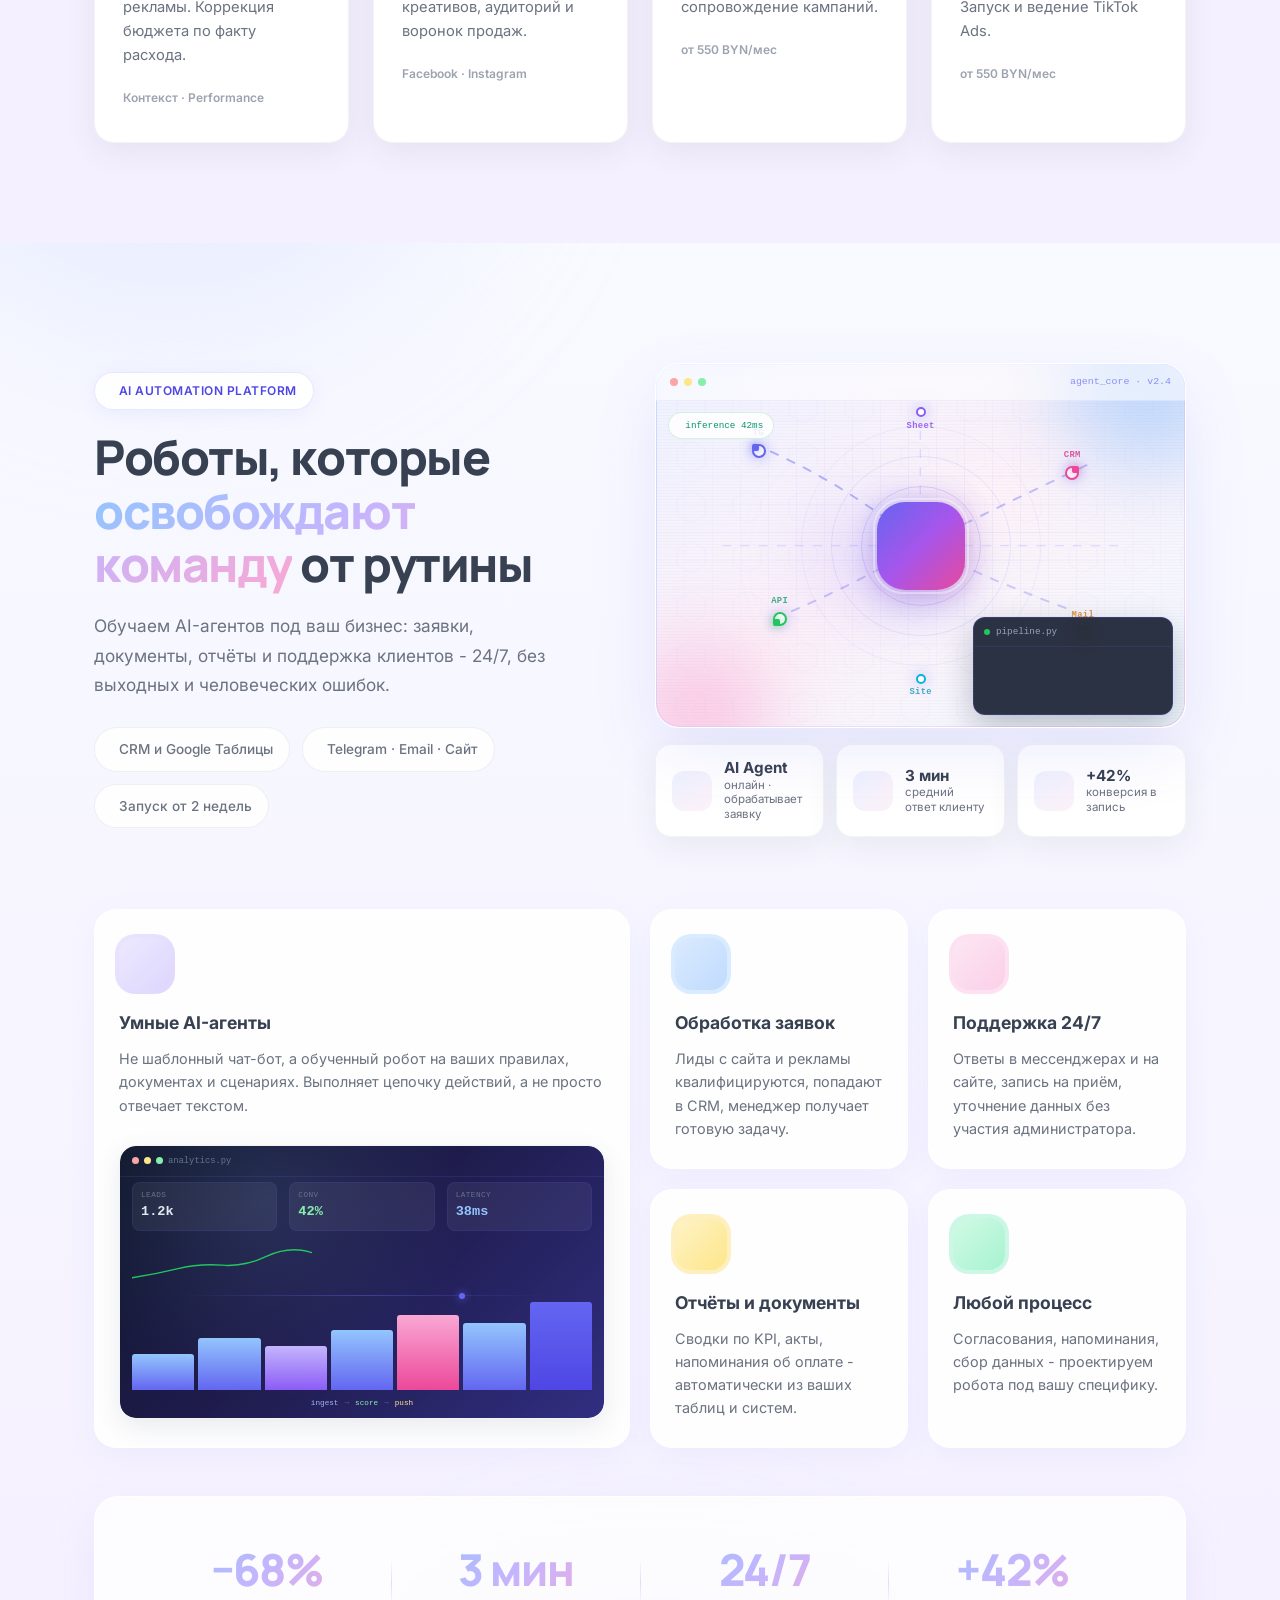
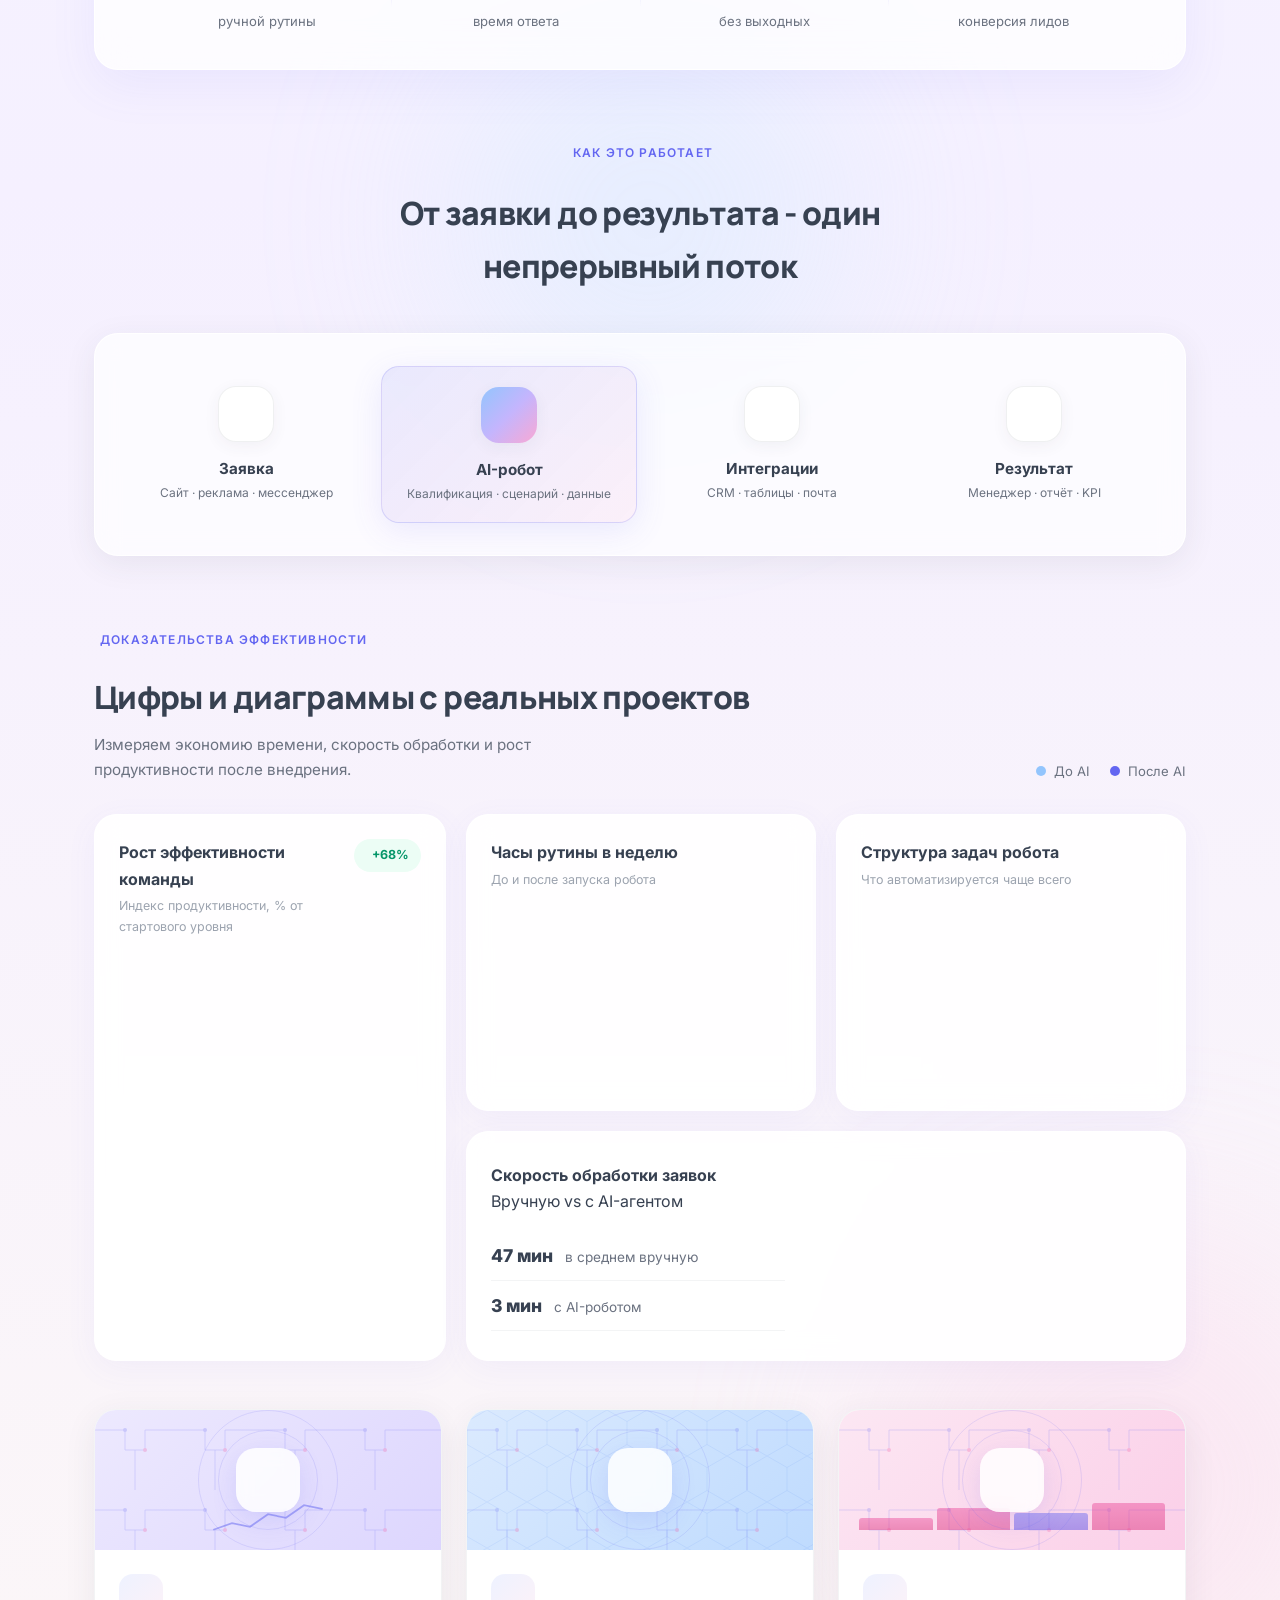
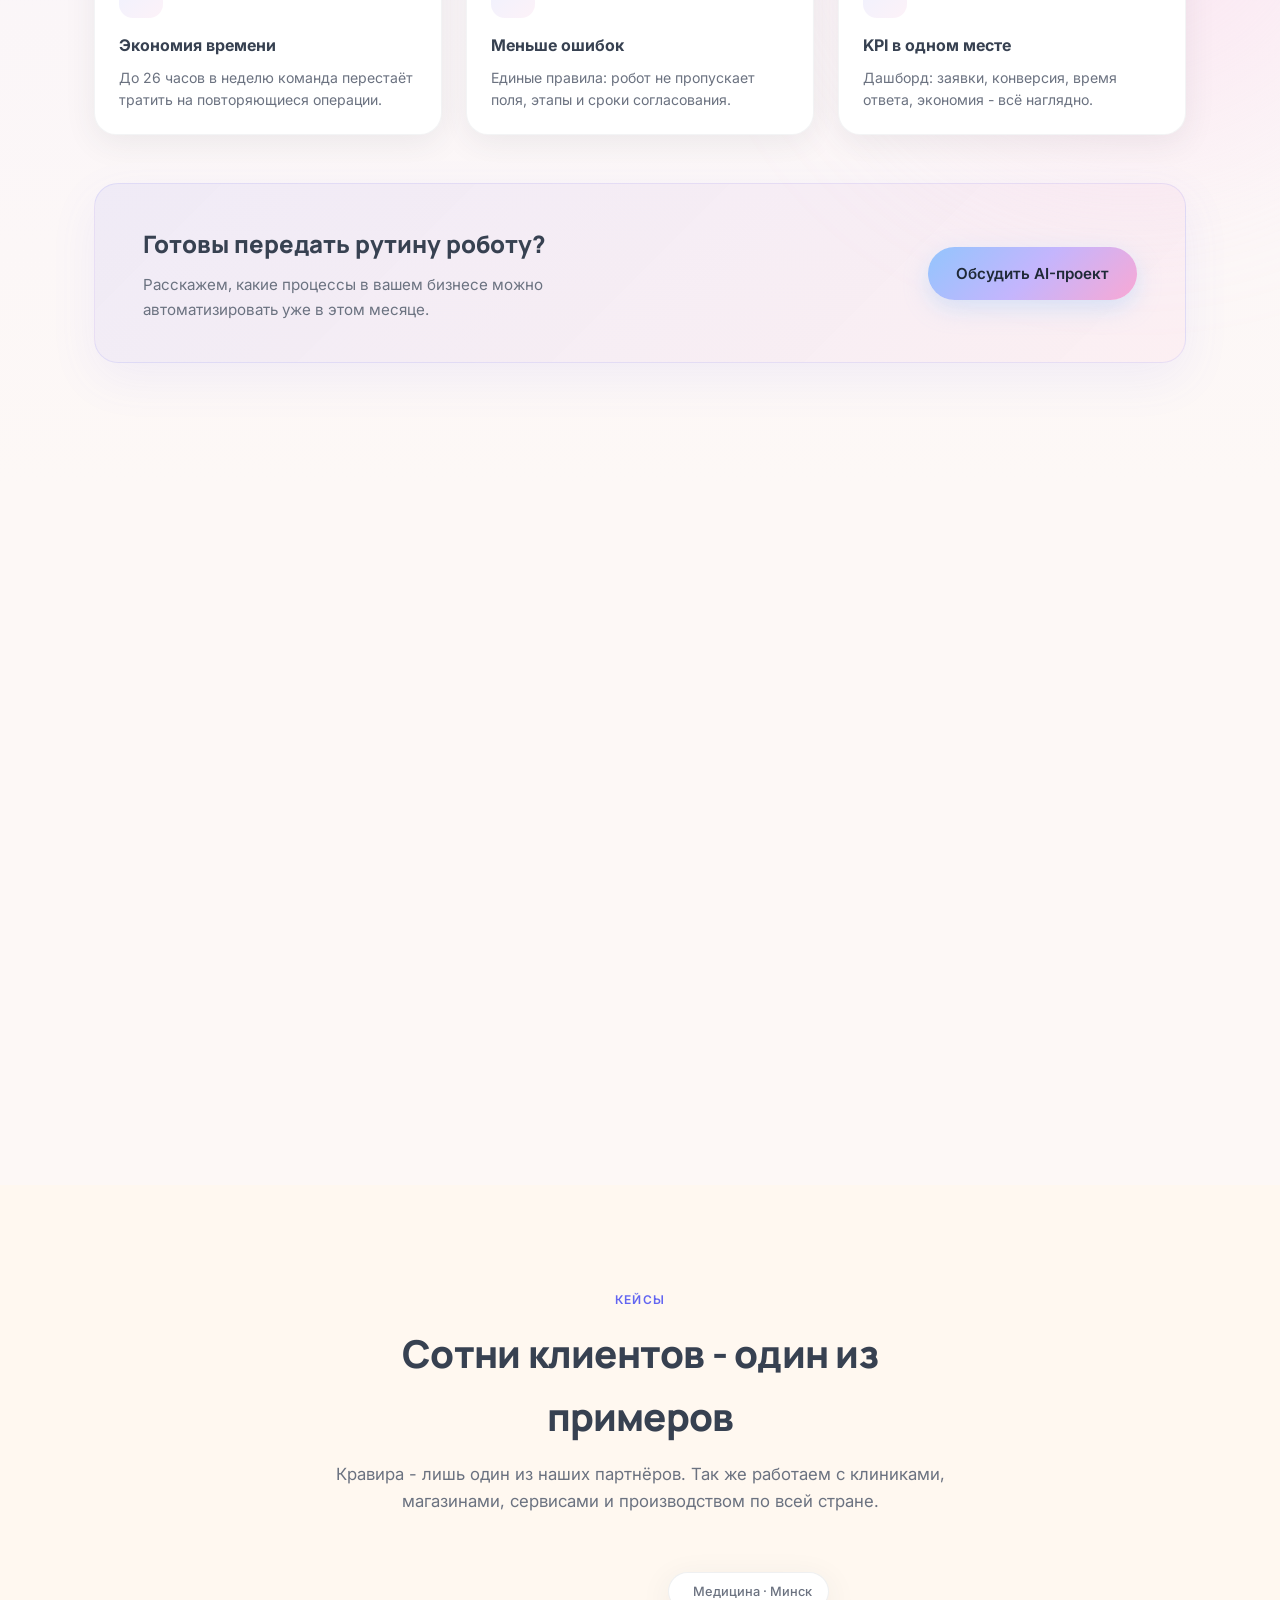
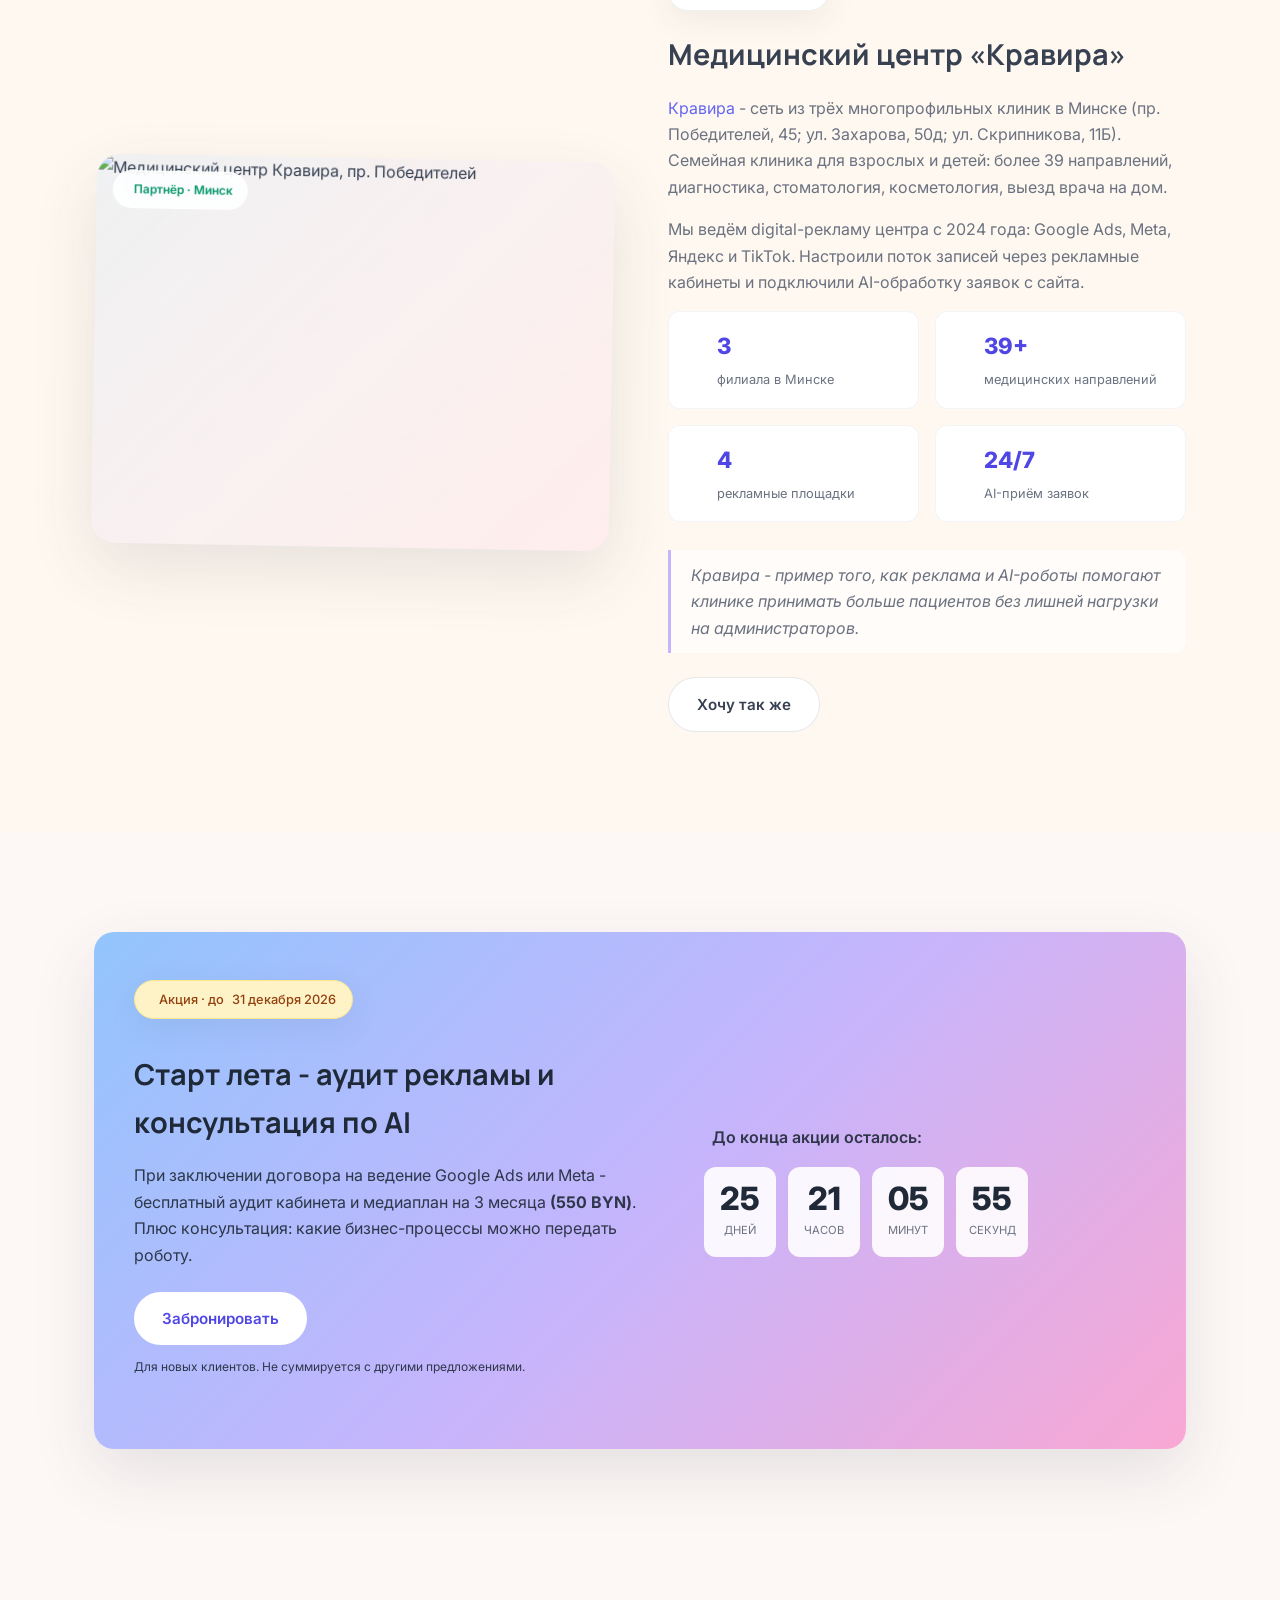
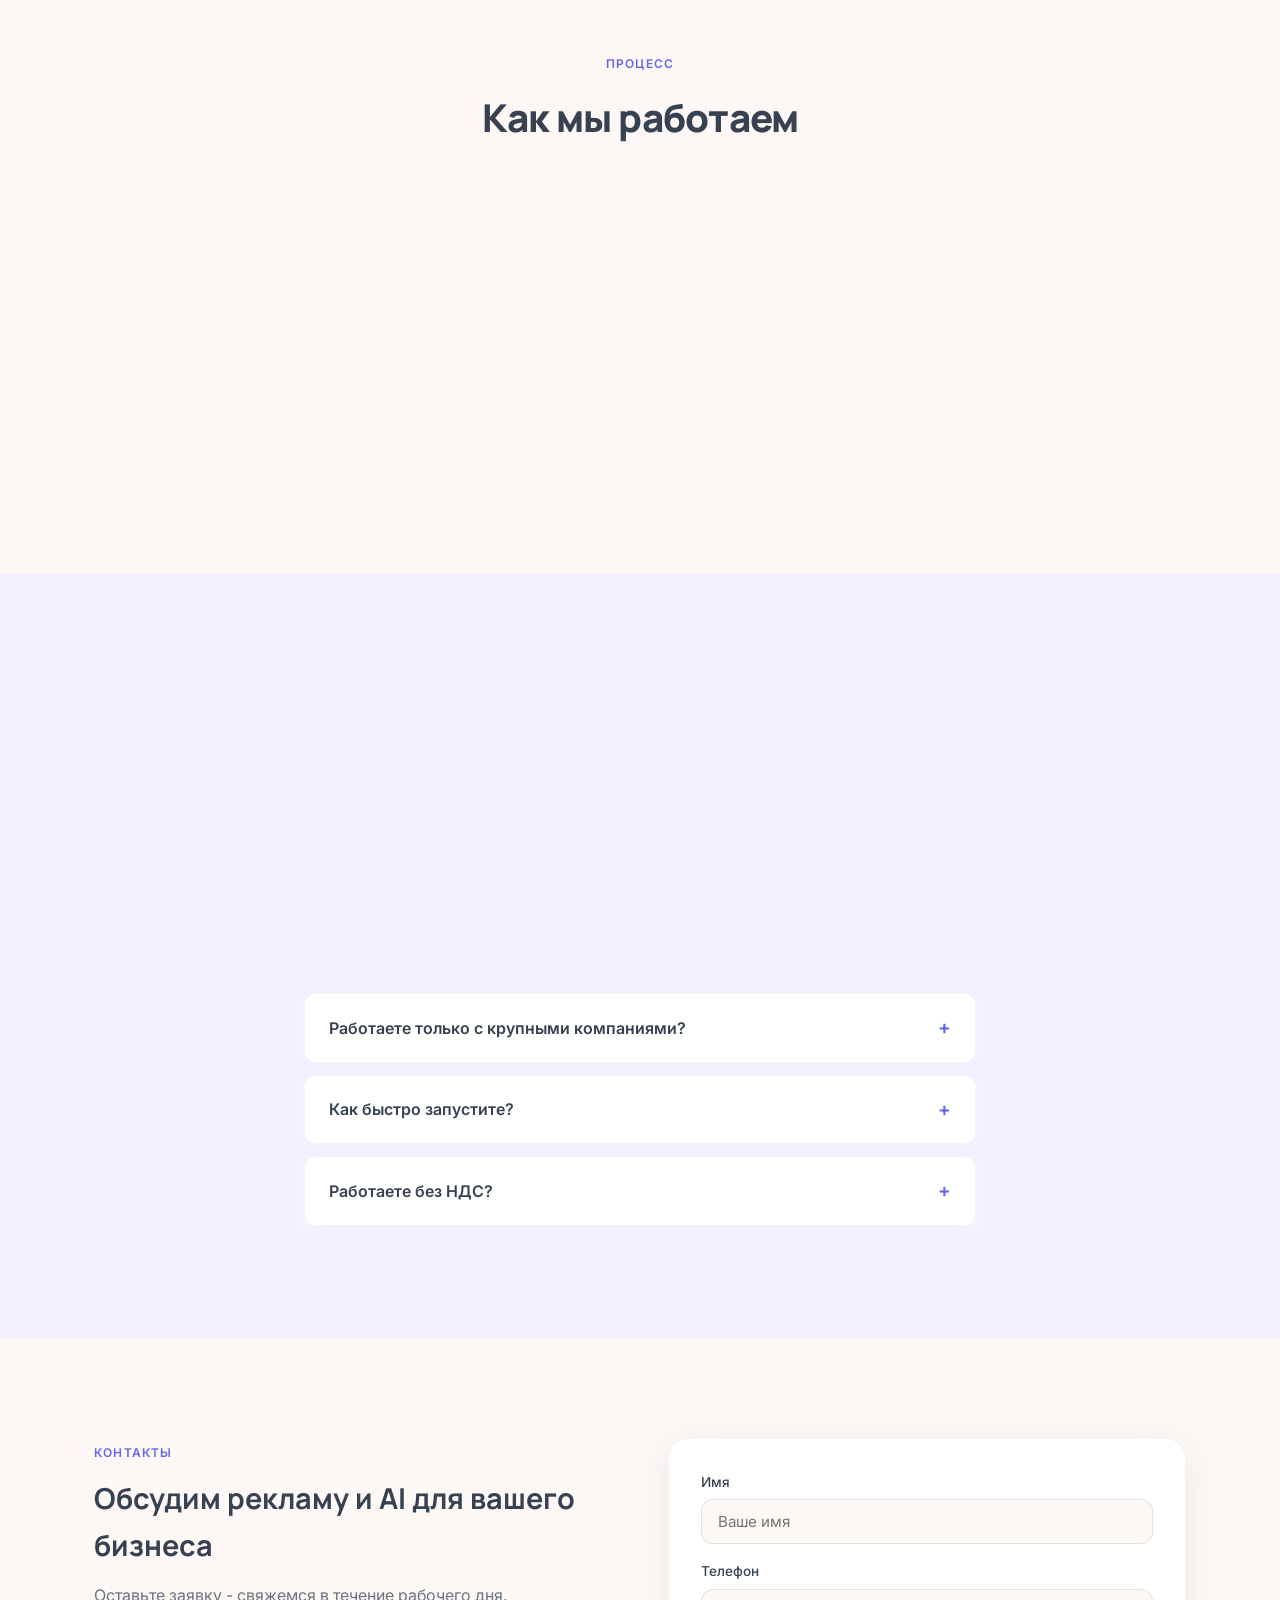
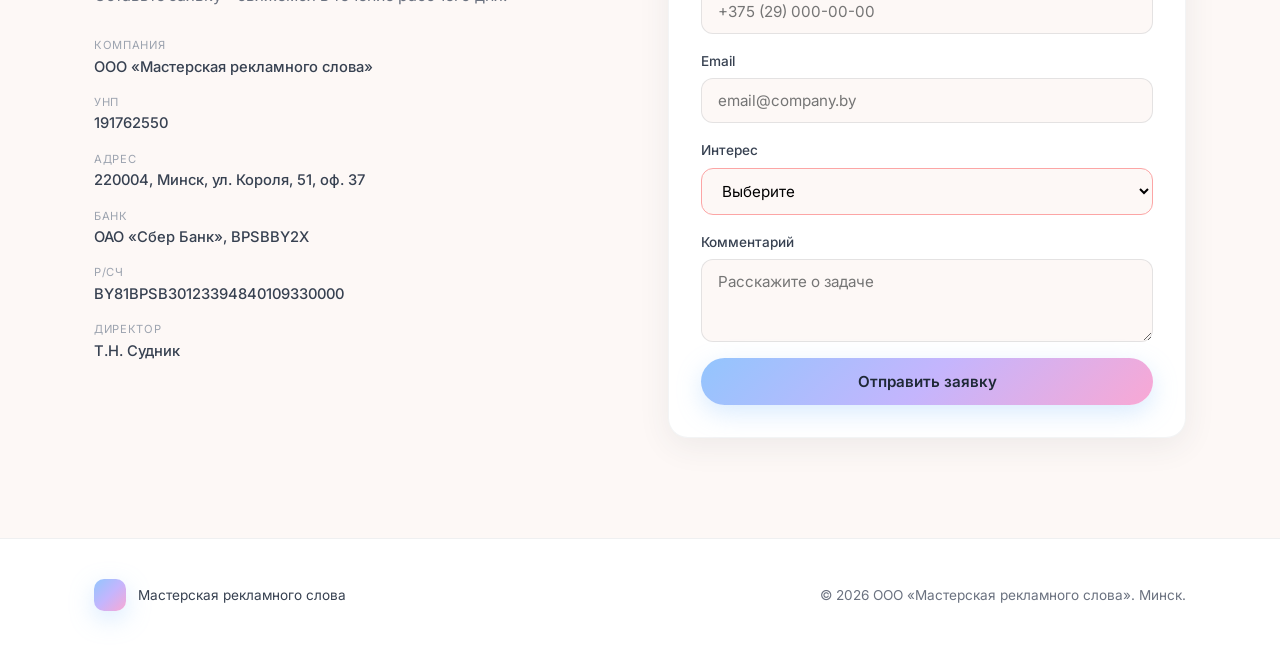
==== commit 5bf4beab: "Deploy site from cursor_disk (2026-07-04)" ====
--- a/index.html
+++ b/index.html
@@ -60,14 +60,53 @@
         <div class="hero__art-stack">
           <div class="art-frame art-frame--hero">
             <div class="art-scene art-scene--hero">
+              <div class="art-hex-grid"></div>
               <div class="art-grid"></div>
+              <div class="art-scanline"></div>
               <div class="art-orb art-orb--1"></div>
               <div class="art-orb art-orb--2"></div>
               <div class="art-spark art-spark--1"></div>
               <div class="art-spark art-spark--2"></div>
               <div class="art-spark art-spark--3"></div>
+              <div class="art-spark art-spark--4"></div>
+              <div class="art-spark art-spark--5"></div>
+              <svg class="art-line-chart" viewBox="0 0 400 220" aria-hidden="true">
+                <defs>
+                  <linearGradient id="heroLineGrad" x1="0%" y1="0%" x2="100%" y2="0%">
+                    <stop offset="0%" stop-color="#93c5fd" stop-opacity="0.2"/>
+                    <stop offset="100%" stop-color="#6366f1"/>
+                  </linearGradient>
+                  <linearGradient id="heroAreaGrad" x1="0" y1="0" x2="0" y2="1">
+                    <stop offset="0%" stop-color="#6366f1" stop-opacity="0.25"/>
+                    <stop offset="100%" stop-color="#6366f1" stop-opacity="0"/>
+                  </linearGradient>
+                </defs>
+                <path class="art-line-chart__area" d="M30 170 L80 145 L130 155 L180 115 L240 95 L310 65 L370 45 L370 200 L30 200 Z"/>
+                <path class="art-line-chart__path" d="M30 170 L80 145 L130 155 L180 115 L240 95 L310 65 L370 45"/>
+                <circle class="art-line-chart__dot" cx="370" cy="45" r="5"/>
+              </svg>
               <div class="art-chart-rise" aria-hidden="true">
-                <span></span><span></span><span></span><span></span><span></span>
+                <span></span><span></span><span></span><span></span><span></span><span></span><span></span>
+              </div>
+              <div class="art-hud">
+                <div class="art-hud__panel art-hud__panel--tl">
+                  <span class="art-hud__tag">KPI</span>
+                  <strong class="art-hud__val">+127%</strong>
+                  <span class="art-hud__sub">ROAS · 30d</span>
+                </div>
+                <div class="art-hud__panel art-hud__panel--tr">
+                  <span class="art-hud__tag">API</span>
+                  <div class="art-hud__dots"><i></i><i></i><i></i></div>
+                  <span class="art-hud__sub art-hud__sub--live">sync ok</span>
+                </div>
+              </div>
+              <div class="art-code-panel art-code-panel--hero">
+                <div class="art-code-panel__bar"><span></span><span></span><span></span></div>
+                <code class="art-code-panel__code">
+                  <span class="art-code-line">ads.optimize(budget)</span>
+                  <span class="art-code-line">crm.push(lead_id)</span>
+                  <span class="art-code-line">agent.notify()</span>
+                </code>
               </div>
               <div class="art-core art-core--mark">
                 <i data-lucide="trending-up"></i>
@@ -159,29 +198,52 @@
         <div class="ai-hero__visual">
           <div class="art-frame">
             <div class="art-scene art-scene--tall">
+              <div class="art-chrome"><span></span><span></span><span></span><em>agent_core · v2.4</em></div>
+              <div class="art-hex-grid"></div>
               <div class="art-grid"></div>
+              <div class="art-scanline"></div>
               <div class="art-orb art-orb--1"></div>
               <div class="art-orb art-orb--2"></div>
               <div class="art-orb art-orb--3"></div>
               <div class="art-ring art-ring--1"></div>
               <div class="art-ring art-ring--2"></div>
               <div class="art-ring art-ring--3"></div>
-              <div class="art-line art-line--1"></div>
-              <div class="art-line art-line--2"></div>
-              <div class="art-line art-line--3"></div>
-              <span class="art-node art-node--1"></span>
-              <span class="art-node art-node--2"></span>
-              <span class="art-node art-node--3"></span>
-              <span class="art-node art-node--4"></span>
+              <div class="art-orbit art-orbit--1"><i data-lucide="database"></i></div>
+              <div class="art-orbit art-orbit--2"><i data-lucide="webhook"></i></div>
+              <div class="art-orbit art-orbit--3"><i data-lucide="cpu"></i></div>
+              <span class="art-node art-node--1" data-label="TG"></span>
+              <span class="art-node art-node--2" data-label="CRM"></span>
+              <span class="art-node art-node--3" data-label="API"></span>
+              <span class="art-node art-node--4" data-label="Mail"></span>
+              <span class="art-node art-node--5" data-label="Sheet"></span>
+              <span class="art-node art-node--6" data-label="Site"></span>
+              <span class="art-packet art-packet--1"></span>
+              <span class="art-packet art-packet--2"></span>
+              <span class="art-packet art-packet--3"></span>
+              <span class="art-packet art-packet--4"></span>
               <svg class="art-beams" viewBox="0 0 400 280" aria-hidden="true">
                 <path class="art-beam" d="M72 62 Q 140 90 200 140" />
                 <path class="art-beam" d="M328 78 Q 260 110 200 140" />
                 <path class="art-beam" d="M88 196 Q 150 170 200 140" />
                 <path class="art-beam" d="M312 188 Q 250 165 200 140" />
+                <path class="art-beam art-beam--dim" d="M200 52 Q 200 95 200 140" />
+                <path class="art-beam art-beam--dim" d="M48 140 Q 120 140 200 140" />
+                <path class="art-beam art-beam--dim" d="M352 140 Q 280 140 200 140" />
               </svg>
               <div class="art-core">
+                <div class="art-core__pulse"></div>
                 <i data-lucide="bot"></i>
               </div>
+              <div class="art-terminal">
+                <div class="art-terminal__head"><span class="art-terminal__dot"></span> pipeline.py</div>
+                <code class="art-terminal__body">
+                  <span class="art-terminal__line"><b>async def</b> handle_lead():</span>
+                  <span class="art-terminal__line">&nbsp;&nbsp;score = llm.qualify(msg)</span>
+                  <span class="art-terminal__line">&nbsp;&nbsp;await crm.create(score)</span>
+                  <span class="art-terminal__line">&nbsp;&nbsp;return agent.reply()</span>
+                </code>
+              </div>
+              <div class="art-status art-status--ok"><i data-lucide="activity"></i> inference 42ms</div>
             </div>
           </div>
           <div class="ai-stat-row">
@@ -208,10 +270,22 @@
           <p>Не шаблонный чат-бот, а обученный робот на ваших правилах, документах и сценариях. Выполняет цепочку действий, а не просто отвечает текстом.</p>
           <div class="ai-bento__mini">
             <div class="art-mini-dash" aria-hidden="true">
+              <div class="art-mini-dash__chrome"><span></span><span></span><span></span> analytics.py</div>
+              <div class="art-mini-dash__kpis">
+                <div><small>leads</small><strong>1.2k</strong></div>
+                <div><small>conv</small><strong>42%</strong></div>
+                <div><small>latency</small><strong>38ms</strong></div>
+              </div>
+              <svg class="art-mini-dash__spark" viewBox="0 0 200 40">
+                <path d="M0 32 Q25 28 50 22 T100 18 T150 8 T200 4"/>
+              </svg>
               <div class="art-mini-dash__line"></div>
               <div class="art-mini-dash__dot"></div>
               <div class="art-mini-dash__bars">
-                <i></i><i></i><i></i><i></i><i></i>
+                <i></i><i></i><i></i><i></i><i></i><i></i><i></i>
+              </div>
+              <div class="art-mini-dash__stream">
+                <span>ingest</span><span>→</span><span>score</span><span>→</span><span>push</span>
               </div>
             </div>
           </div>
@@ -352,6 +426,10 @@
       <div class="ai-proof-cards">
         <article class="ai-proof-card reveal">
           <div class="art-thumb art-thumb--violet">
+            <div class="art-circuit"></div>
+            <div class="art-thumb__graph">
+              <svg viewBox="0 0 120 40"><path d="M0 35 L20 28 L40 32 L60 18 L80 22 L100 8 L120 12"/></svg>
+            </div>
             <div class="art-thumb__rings"></div>
             <div class="art-thumb__icon"><i data-lucide="clock"></i></div>
           </div>
@@ -363,6 +441,8 @@
         </article>
         <article class="ai-proof-card reveal">
           <div class="art-thumb art-thumb--blue">
+            <div class="art-circuit"></div>
+            <div class="art-thumb__hex"></div>
             <div class="art-thumb__rings"></div>
             <div class="art-thumb__icon"><i data-lucide="shield-check"></i></div>
           </div>
@@ -374,6 +454,8 @@
         </article>
         <article class="ai-proof-card reveal">
           <div class="art-thumb art-thumb--pink">
+            <div class="art-circuit"></div>
+            <div class="art-thumb__bars"><i></i><i></i><i></i><i></i></div>
             <div class="art-thumb__rings"></div>
             <div class="art-thumb__icon"><i data-lucide="layout-dashboard"></i></div>
           </div>
--- a/graphics.css
+++ b/graphics.css
@@ -1,4 +1,4 @@
-/* Animated illustration system - no stock photos */
+/* Animated illustration system - premium IT aesthetic */
 
 .art-frame {
   position: relative; border-radius: 24px; overflow: hidden;
@@ -26,10 +26,22 @@
 .art-scene {
   position: relative; aspect-ratio: 4/3; min-height: 280px; overflow: hidden;
 }
-.art-scene--tall { aspect-ratio: 16/11; min-height: 300px; }
+.art-scene--tall { aspect-ratio: 16/11; min-height: 320px; }
+
+/* Hex + grid layers */
+.art-hex-grid {
+  position: absolute; inset: -20%; opacity: 0.35; z-index: 0;
+  background-image: url("data:image/svg+xml,%3Csvg xmlns='http://www.w3.org/2000/svg' width='56' height='100' viewBox='0 0 56 100'%3E%3Cpath d='M28 0 L56 16 v32 L28 64 L0 48 V16 Z' fill='none' stroke='%236366f1' stroke-width='0.5' opacity='0.4'/%3E%3C/svg%3E");
+  background-size: 56px 50px;
+  animation: art-hex-drift 30s linear infinite;
+}
+@keyframes art-hex-drift {
+  from { transform: translate(0, 0); }
+  to { transform: translate(28px, 25px); }
+}
 
 .art-grid {
-  position: absolute; inset: 0;
+  position: absolute; inset: 0; z-index: 0;
   background-image:
     linear-gradient(rgba(99,102,241,0.06) 1px, transparent 1px),
     linear-gradient(90deg, rgba(99,102,241,0.06) 1px, transparent 1px);
@@ -42,9 +54,34 @@
   to { background-position: 28px 28px; }
 }
 
+.art-scanline {
+  position: absolute; inset: 0; z-index: 5; pointer-events: none; opacity: 0.04;
+  background: repeating-linear-gradient(0deg, transparent, transparent 2px, rgba(99,102,241,0.8) 2px, rgba(99,102,241,0.8) 3px);
+  animation: art-scan 8s linear infinite;
+}
+@keyframes art-scan {
+  from { transform: translateY(-100%); }
+  to { transform: translateY(100%); }
+}
+
+.art-chrome {
+  position: absolute; top: 0; left: 0; right: 0; z-index: 6;
+  display: flex; align-items: center; gap: 6px; padding: 10px 14px;
+  background: rgba(255,255,255,0.55); backdrop-filter: blur(10px);
+  border-bottom: 1px solid rgba(99,102,241,0.08);
+  font-size: 0.62rem; font-family: ui-monospace, monospace; color: #6366f1;
+}
+.art-chrome span {
+  width: 8px; height: 8px; border-radius: 50%;
+}
+.art-chrome span:nth-child(1) { background: #fca5a5; }
+.art-chrome span:nth-child(2) { background: #fde68a; }
+.art-chrome span:nth-child(3) { background: #86efac; }
+.art-chrome em { margin-left: auto; font-style: normal; opacity: 0.7; }
+
 .art-orb {
   position: absolute; border-radius: 50%; filter: blur(40px); opacity: 0.55;
-  animation: art-drift 8s ease-in-out infinite;
+  animation: art-drift 8s ease-in-out infinite; z-index: 0;
 }
 .art-orb--1 { width: 180px; height: 180px; background: #93c5fd; top: -20%; right: -10%; }
 .art-orb--2 { width: 140px; height: 140px; background: #f9a8d4; bottom: -15%; left: -5%; animation-delay: -3s; }
@@ -57,7 +94,7 @@
 .art-ring {
   position: absolute; border-radius: 50%; border: 1.5px solid rgba(99,102,241,0.2);
   top: 50%; left: 50%; transform: translate(-50%, -50%);
-  animation: art-pulse-ring 3s ease-out infinite;
+  animation: art-pulse-ring 3s ease-out infinite; z-index: 1;
 }
 .art-ring--1 { width: 120px; height: 120px; }
 .art-ring--2 { width: 180px; height: 180px; animation-delay: 0.8s; opacity: 0.6; }
@@ -65,6 +102,32 @@
 @keyframes art-pulse-ring {
   0% { transform: translate(-50%, -50%) scale(0.85); opacity: 0.8; }
   100% { transform: translate(-50%, -50%) scale(1.15); opacity: 0; }
+}
+
+/* Orbiting micro-services */
+.art-orbit {
+  position: absolute; top: 50%; left: 50%; width: 28px; height: 28px; margin: -14px;
+  border-radius: 10px; background: rgba(255,255,255,0.92);
+  border: 1px solid rgba(99,102,241,0.15);
+  display: flex; align-items: center; justify-content: center;
+  box-shadow: 0 4px 16px rgba(99,102,241,0.15);
+  z-index: 2;
+}
+.art-orbit svg { width: 14px; height: 14px; color: #6366f1; }
+.art-orbit--1 { animation: art-orbit-a 12s linear infinite; }
+.art-orbit--2 { animation: art-orbit-b 16s linear infinite reverse; }
+.art-orbit--3 { animation: art-orbit-c 20s linear infinite; }
+@keyframes art-orbit-a {
+  from { transform: rotate(0deg) translateX(105px) rotate(0deg); }
+  to { transform: rotate(360deg) translateX(105px) rotate(-360deg); }
+}
+@keyframes art-orbit-b {
+  from { transform: rotate(120deg) translateX(88px) rotate(-120deg); }
+  to { transform: rotate(480deg) translateX(88px) rotate(-480deg); }
+}
+@keyframes art-orbit-c {
+  from { transform: rotate(240deg) translateX(72px) rotate(-240deg); }
+  to { transform: rotate(600deg) translateX(72px) rotate(-600deg); }
 }
 
 .art-core {
@@ -80,7 +143,16 @@
   content: ""; position: absolute; inset: -6px; border-radius: 32px;
   background: linear-gradient(135deg, #6366f1, #ec4899); opacity: 0.25; filter: blur(12px); z-index: -1;
 }
-.art-core svg { width: 40px; height: 40px; color: #fff; stroke-width: 1.5; }
+.art-core__pulse {
+  position: absolute; inset: -4px; border-radius: 30px;
+  border: 2px solid rgba(255,255,255,0.4);
+  animation: art-core-pulse 2s ease-out infinite;
+}
+@keyframes art-core-pulse {
+  0% { transform: scale(1); opacity: 0.8; }
+  100% { transform: scale(1.35); opacity: 0; }
+}
+.art-core svg { width: 40px; height: 40px; color: #fff; stroke-width: 1.5; position: relative; z-index: 1; }
 @keyframes art-core-float {
   0%, 100% { transform: translate(-50%, -50%) translateY(0); }
   50% { transform: translate(-50%, -50%) translateY(-8px); }
@@ -90,6 +162,7 @@
   width: 64px; height: 64px; border-radius: 20px;
   top: 28%; left: 78%; animation: art-mark-float 5s ease-in-out infinite;
 }
+.art-core--mark .art-core__pulse { display: none; }
 @keyframes art-mark-float {
   0%, 100% { transform: translate(-50%, 0) translateY(0); }
   50% { transform: translate(-50%, 0) translateY(-6px); }
@@ -102,6 +175,7 @@
   fill: none; stroke: rgba(99,102,241,0.45); stroke-width: 1.5; stroke-linecap: round;
   stroke-dasharray: 6 8; animation: art-beam-flow 2.5s linear infinite;
 }
+.art-beam--dim { stroke: rgba(99,102,241,0.18); stroke-width: 1; animation-duration: 4s; }
 .art-beam:nth-child(2) { animation-delay: 0.4s; opacity: 0.85; }
 .art-beam:nth-child(3) { animation-delay: 0.8s; opacity: 0.75; }
 .art-beam:nth-child(4) { animation-delay: 1.2s; opacity: 0.65; }
@@ -109,51 +183,191 @@
   to { stroke-dashoffset: -28; }
 }
 
+/* Data packets along beams */
+.art-packet {
+  position: absolute; width: 7px; height: 7px; border-radius: 2px;
+  background: #6366f1; box-shadow: 0 0 10px rgba(99,102,241,0.8);
+  z-index: 2;
+}
+.art-packet--1 { top: 22%; left: 18%; animation: art-pkt-1 2.2s ease-in-out infinite; }
+.art-packet--2 { top: 28%; right: 20%; animation: art-pkt-2 2.6s ease-in-out infinite 0.5s; background: #ec4899; box-shadow: 0 0 10px rgba(236,72,153,0.8); }
+.art-packet--3 { bottom: 28%; left: 22%; animation: art-pkt-3 2.4s ease-in-out infinite 1s; background: #22c55e; box-shadow: 0 0 10px rgba(34,197,94,0.8); }
+.art-packet--4 { bottom: 24%; right: 18%; animation: art-pkt-4 2.8s ease-in-out infinite 1.5s; background: #f59e0b; box-shadow: 0 0 10px rgba(245,158,11,0.8); }
+@keyframes art-pkt-1 {
+  0%, 100% { transform: translate(0, 0); opacity: 0; }
+  10% { opacity: 1; }
+  90% { opacity: 1; }
+  50% { transform: translate(calc(50vw * 0.12), calc(50vw * 0.08)); }
+}
+@keyframes art-pkt-2 {
+  0%, 100% { transform: translate(0, 0); opacity: 0; }
+  10% { opacity: 1; }
+  50% { transform: translate(calc(-50vw * 0.12), calc(50vw * 0.06)); }
+}
+@keyframes art-pkt-3 {
+  0%, 100% { transform: translate(0, 0); opacity: 0; }
+  10% { opacity: 1; }
+  50% { transform: translate(calc(50vw * 0.1), calc(-50vw * 0.06)); }
+}
+@keyframes art-pkt-4 {
+  0%, 100% { transform: translate(0, 0); opacity: 0; }
+  10% { opacity: 1; }
+  50% { transform: translate(calc(-50vw * 0.1), calc(-50vw * 0.05)); }
+}
+
+/* Better packet animation using fixed px for AI scene */
+.art-scene--tall .art-packet--1 { animation: art-pkt-ai-1 2.2s ease-in-out infinite; }
+.art-scene--tall .art-packet--2 { animation: art-pkt-ai-2 2.6s ease-in-out infinite 0.5s; }
+.art-scene--tall .art-packet--3 { animation: art-pkt-ai-3 2.4s ease-in-out infinite 1s; }
+.art-scene--tall .art-packet--4 { animation: art-pkt-ai-4 2.8s ease-in-out infinite 1.5s; }
+@keyframes art-pkt-ai-1 {
+  0%, 100% { transform: translate(0, 0) scale(0.5); opacity: 0; }
+  15%, 85% { opacity: 1; transform: scale(1); }
+  50% { transform: translate(90px, 55px); }
+}
+@keyframes art-pkt-ai-2 {
+  0%, 100% { transform: translate(0, 0) scale(0.5); opacity: 0; }
+  15%, 85% { opacity: 1; transform: scale(1); }
+  50% { transform: translate(-85px, 45px); }
+}
+@keyframes art-pkt-ai-3 {
+  0%, 100% { transform: translate(0, 0) scale(0.5); opacity: 0; }
+  15%, 85% { opacity: 1; transform: scale(1); }
+  50% { transform: translate(75px, -45px); }
+}
+@keyframes art-pkt-ai-4 {
+  0%, 100% { transform: translate(0, 0) scale(0.5); opacity: 0; }
+  15%, 85% { opacity: 1; transform: scale(1); }
+  50% { transform: translate(-80px, -40px); }
+}
+
 .art-node {
-  position: absolute; width: 12px; height: 12px; border-radius: 50%;
+  position: absolute; width: 14px; height: 14px; border-radius: 50%;
   background: #fff; border: 2px solid #6366f1;
-  box-shadow: 0 0 12px rgba(99,102,241,0.4);
+  box-shadow: 0 0 14px rgba(99,102,241,0.45);
   animation: art-node-pulse 2s ease-in-out infinite;
   z-index: 2;
 }
+.art-node::after {
+  content: attr(data-label);
+  position: absolute; top: -20px; left: 50%; transform: translateX(-50%);
+  font-size: 0.55rem; font-weight: 700; font-family: ui-monospace, monospace;
+  color: #6366f1; letter-spacing: 0.04em; white-space: nowrap;
+  opacity: 0.75;
+}
 .art-node--1 { top: 22%; left: 18%; animation-delay: 0s; }
 .art-node--2 { top: 28%; right: 20%; animation-delay: 0.4s; border-color: #ec4899; }
+.art-node--2::after { color: #db2777; }
 .art-node--3 { bottom: 28%; left: 22%; animation-delay: 0.8s; border-color: #22c55e; }
+.art-node--3::after { color: #059669; }
 .art-node--4 { bottom: 24%; right: 18%; animation-delay: 1.2s; border-color: #f59e0b; }
+.art-node--4::after { color: #d97706; }
+.art-node--5 { top: 12%; left: 50%; transform: translateX(-50%); animation-delay: 0.6s; border-color: #8b5cf6; width: 10px; height: 10px; }
+.art-node--5::after { content: "Sheet"; top: auto; bottom: -18px; color: #7c3aed; }
+.art-node--6 { bottom: 12%; left: 50%; transform: translateX(-50%); animation-delay: 1s; border-color: #06b6d4; width: 10px; height: 10px; }
+.art-node--6::after { content: "Site"; top: auto; bottom: -18px; color: #0891b2; }
 @keyframes art-node-pulse {
   0%, 100% { transform: scale(1); opacity: 1; }
-  50% { transform: scale(1.25); opacity: 0.75; }
-}
-
-.art-line {
-  position: absolute; height: 1px; background: linear-gradient(90deg, transparent, rgba(99,102,241,0.35), transparent);
-  transform-origin: left center;
-  animation: art-line-flow 2.5s ease-in-out infinite;
-}
-.art-line--1 { width: 80px; top: 26%; left: 22%; transform: rotate(25deg); }
-.art-line--2 { width: 70px; top: 32%; right: 22%; transform: rotate(-30deg); animation-delay: 0.5s; }
-.art-line--3 { width: 75px; bottom: 30%; left: 24%; transform: rotate(-20deg); animation-delay: 1s; }
-@keyframes art-line-flow {
-  0%, 100% { opacity: 0.3; }
-  50% { opacity: 0.9; }
-}
-
-/* Hero scene - growth chart */
+  50% { transform: scale(1.2); opacity: 0.8; }
+}
+.art-node--5, .art-node--6 { animation-name: art-node-pulse-center; }
+@keyframes art-node-pulse-center {
+  0%, 100% { transform: translateX(-50%) scale(1); opacity: 1; }
+  50% { transform: translateX(-50%) scale(1.2); opacity: 0.8; }
+}
+
+/* Terminal panel */
+.art-terminal {
+  position: absolute; bottom: 12px; right: 12px; z-index: 6;
+  width: min(200px, 48%); border-radius: 12px; overflow: hidden;
+  background: rgba(15,23,42,0.88); backdrop-filter: blur(12px);
+  border: 1px solid rgba(99,102,241,0.25);
+  box-shadow: 0 12px 32px rgba(15,23,42,0.25);
+}
+.art-terminal__head {
+  padding: 6px 10px; font-size: 0.58rem; font-family: ui-monospace, monospace;
+  color: #94a3b8; border-bottom: 1px solid rgba(99,102,241,0.15);
+  display: flex; align-items: center; gap: 6px;
+}
+.art-terminal__dot {
+  width: 6px; height: 6px; border-radius: 50%; background: #22c55e;
+  animation: art-dot-blink 1.5s ease-in-out infinite;
+}
+@keyframes art-dot-blink {
+  0%, 100% { opacity: 1; box-shadow: 0 0 6px #22c55e; }
+  50% { opacity: 0.4; box-shadow: none; }
+}
+.art-terminal__body {
+  display: block; padding: 8px 10px; font-size: 0.52rem; line-height: 1.55;
+  font-family: ui-monospace, monospace; color: #a5b4fc;
+}
+.art-terminal__line {
+  display: block; opacity: 0; animation: art-type-line 6s ease-in-out infinite;
+}
+.art-terminal__line:nth-child(1) { animation-delay: 0s; color: #c4b5fd; }
+.art-terminal__line:nth-child(2) { animation-delay: 0.8s; }
+.art-terminal__line:nth-child(3) { animation-delay: 1.6s; color: #86efac; }
+.art-terminal__line:nth-child(4) { animation-delay: 2.4s; color: #fde68a; }
+.art-terminal__line b { color: #f472b6; font-weight: 600; }
+@keyframes art-type-line {
+  0%, 8% { opacity: 0; transform: translateX(-4px); }
+  12%, 88% { opacity: 1; transform: translateX(0); }
+  95%, 100% { opacity: 0.3; }
+}
+
+.art-status {
+  position: absolute; top: 48px; left: 12px; z-index: 6;
+  display: inline-flex; align-items: center; gap: 6px;
+  padding: 5px 10px; border-radius: 100px; font-size: 0.58rem; font-family: ui-monospace, monospace;
+  background: rgba(255,255,255,0.85); border: 1px solid rgba(34,197,94,0.2);
+  color: #059669;
+}
+.art-status svg { width: 12px; height: 12px; animation: art-activity 1s ease-in-out infinite; }
+@keyframes art-activity {
+  0%, 100% { transform: scaleY(0.6); }
+  50% { transform: scaleY(1); }
+}
+
+/* Hero scene */
 .art-scene--hero { background: linear-gradient(160deg, #eff6ff, #faf5ff); }
+
+.art-line-chart {
+  position: absolute; inset: 8% 5% auto; width: 90%; height: 55%; z-index: 2;
+}
+.art-line-chart__area { fill: url(#heroAreaGrad); opacity: 0; animation: art-area-in 1.5s ease-out 0.3s forwards; }
+.art-line-chart__path {
+  fill: none; stroke: url(#heroLineGrad); stroke-width: 2.5; stroke-linecap: round; stroke-linejoin: round;
+  stroke-dasharray: 600; stroke-dashoffset: 600;
+  animation: art-draw-line 2.5s ease-out 0.5s forwards;
+}
+.art-line-chart__dot {
+  fill: #6366f1; opacity: 0;
+  animation: art-dot-pop 0.4s ease-out 2.8s forwards, art-dot-glow 2s ease-in-out 3s infinite;
+}
+@keyframes art-draw-line { to { stroke-dashoffset: 0; } }
+@keyframes art-area-in { to { opacity: 1; } }
+@keyframes art-dot-pop { to { opacity: 1; } }
+@keyframes art-dot-glow {
+  0%, 100% { r: 5; filter: drop-shadow(0 0 4px #6366f1); }
+  50% { r: 7; filter: drop-shadow(0 0 10px #6366f1); }
+}
+
 .art-chart-rise {
-  position: absolute; bottom: 18%; left: 10%; right: 10%; height: 45%;
-  display: flex; align-items: flex-end; gap: 8px; z-index: 1;
+  position: absolute; bottom: 14%; left: 8%; right: 8%; height: 38%;
+  display: flex; align-items: flex-end; gap: 6px; z-index: 1;
 }
 .art-chart-rise span {
-  flex: 1; border-radius: 8px 8px 4px 4px;
-  background: linear-gradient(180deg, rgba(147,197,253,0.9), rgba(147,197,253,0.35));
+  flex: 1; border-radius: 6px 6px 3px 3px;
+  background: linear-gradient(180deg, rgba(147,197,253,0.85), rgba(147,197,253,0.25));
   animation: art-bar-grow 1.2s ease-out backwards, art-bar-breathe 3s ease-in-out 1.2s infinite;
 }
-.art-chart-rise span:nth-child(1) { height: 35%; animation-delay: 0.1s, 1.3s; }
-.art-chart-rise span:nth-child(2) { height: 50%; animation-delay: 0.2s, 1.4s; background: linear-gradient(180deg, rgba(196,181,253,0.9), rgba(196,181,253,0.35)); }
-.art-chart-rise span:nth-child(3) { height: 42%; animation-delay: 0.3s, 1.5s; }
-.art-chart-rise span:nth-child(4) { height: 68%; animation-delay: 0.4s, 1.6s; background: linear-gradient(180deg, rgba(249,168,212,0.9), rgba(249,168,212,0.35)); }
-.art-chart-rise span:nth-child(5) { height: 85%; animation-delay: 0.5s, 1.7s; background: linear-gradient(180deg, rgba(99,102,241,0.9), rgba(99,102,241,0.35)); }
+.art-chart-rise span:nth-child(1) { height: 28%; animation-delay: 0.05s, 1.25s; }
+.art-chart-rise span:nth-child(2) { height: 38%; animation-delay: 0.1s, 1.3s; }
+.art-chart-rise span:nth-child(3) { height: 32%; animation-delay: 0.15s, 1.35s; background: linear-gradient(180deg, rgba(196,181,253,0.85), rgba(196,181,253,0.25)); }
+.art-chart-rise span:nth-child(4) { height: 48%; animation-delay: 0.2s, 1.4s; }
+.art-chart-rise span:nth-child(5) { height: 55%; animation-delay: 0.25s, 1.45s; background: linear-gradient(180deg, rgba(249,168,212,0.85), rgba(249,168,212,0.25)); }
+.art-chart-rise span:nth-child(6) { height: 72%; animation-delay: 0.3s, 1.5s; background: linear-gradient(180deg, rgba(99,102,241,0.9), rgba(99,102,241,0.3)); }
+.art-chart-rise span:nth-child(7) { height: 88%; animation-delay: 0.35s, 1.55s; background: linear-gradient(180deg, rgba(99,102,241,0.95), rgba(99,102,241,0.35)); }
 @keyframes art-bar-grow {
   from { transform: scaleY(0); transform-origin: bottom; }
   to { transform: scaleY(1); transform-origin: bottom; }
@@ -161,6 +375,85 @@
 @keyframes art-bar-breathe {
   0%, 100% { opacity: 1; }
   50% { opacity: 0.82; transform: scaleY(0.96); transform-origin: bottom; }
+}
+
+.art-hud {
+  position: absolute; inset: 0; z-index: 4; pointer-events: none;
+}
+.art-hud__panel {
+  position: absolute; padding: 10px 12px; border-radius: 12px;
+  background: rgba(255,255,255,0.88); backdrop-filter: blur(12px);
+  border: 1px solid rgba(99,102,241,0.12);
+  box-shadow: 0 8px 24px rgba(99,102,241,0.1);
+  animation: art-hud-float 5s ease-in-out infinite;
+}
+.art-hud__panel--tl { top: 14px; left: 14px; }
+.art-hud__panel--tr { top: 14px; right: 14px; animation-delay: -2s; min-width: 72px; }
+.art-hud__tag {
+  display: block; font-size: 0.55rem; font-weight: 700; letter-spacing: 0.08em;
+  text-transform: uppercase; color: #6366f1; font-family: ui-monospace, monospace;
+}
+.art-hud__val {
+  display: block; font-size: 1.1rem; font-weight: 800; font-family: var(--font-display);
+  background: linear-gradient(135deg, #6366f1, #ec4899);
+  -webkit-background-clip: text; -webkit-text-fill-color: transparent; background-clip: text;
+  animation: art-val-tick 4s ease-in-out infinite;
+}
+@keyframes art-val-tick {
+  0%, 90%, 100% { opacity: 1; }
+  95% { opacity: 0.6; transform: scale(0.98); }
+}
+.art-hud__sub { font-size: 0.55rem; color: var(--text-muted); font-family: ui-monospace, monospace; }
+.art-hud__sub--live { color: #059669; }
+.art-hud__sub--live::before { content: "● "; animation: art-dot-blink 1.5s infinite; }
+.art-hud__dots { display: flex; gap: 4px; margin: 4px 0; }
+.art-hud__dots i {
+  width: 6px; height: 6px; border-radius: 50%; background: #22c55e; display: block;
+  animation: art-dot-seq 1.2s ease-in-out infinite;
+}
+.art-hud__dots i:nth-child(2) { animation-delay: 0.2s; background: #6366f1; }
+.art-hud__dots i:nth-child(3) { animation-delay: 0.4s; background: #ec4899; }
+@keyframes art-dot-seq {
+  0%, 100% { opacity: 0.3; transform: scale(0.8); }
+  50% { opacity: 1; transform: scale(1.2); }
+}
+@keyframes art-hud-float {
+  0%, 100% { transform: translateY(0); }
+  50% { transform: translateY(-4px); }
+}
+
+.art-code-panel {
+  position: absolute; bottom: 14px; left: 14px; z-index: 4;
+  border-radius: 10px; overflow: hidden;
+  background: rgba(15,23,42,0.82); backdrop-filter: blur(10px);
+  border: 1px solid rgba(99,102,241,0.2);
+  box-shadow: 0 8px 24px rgba(15,23,42,0.2);
+  max-width: 55%;
+}
+.art-code-panel__bar {
+  display: flex; gap: 5px; padding: 6px 10px;
+  border-bottom: 1px solid rgba(99,102,241,0.12);
+}
+.art-code-panel__bar span {
+  width: 7px; height: 7px; border-radius: 50%;
+}
+.art-code-panel__bar span:nth-child(1) { background: #fca5a5; }
+.art-code-panel__bar span:nth-child(2) { background: #fde68a; }
+.art-code-panel__bar span:nth-child(3) { background: #86efac; }
+.art-code-panel__code {
+  display: block; padding: 8px 10px; font-size: 0.52rem; line-height: 1.6;
+  font-family: ui-monospace, monospace;
+}
+.art-code-line {
+  display: block; color: #a5b4fc;
+  animation: art-code-cycle 5s ease-in-out infinite;
+}
+.art-code-line:nth-child(1) { color: #c4b5fd; animation-delay: 0s; }
+.art-code-line:nth-child(2) { color: #86efac; animation-delay: 0.3s; }
+.art-code-line:nth-child(3) { color: #fde68a; animation-delay: 0.6s; }
+@keyframes art-code-cycle {
+  0%, 100% { opacity: 0.45; }
+  20%, 80% { opacity: 1; }
 }
 
 .art-spark {
@@ -171,52 +464,117 @@
 .art-spark--1 { top: 20%; left: 70%; }
 .art-spark--2 { top: 35%; left: 15%; animation-delay: 1s; background: #ec4899; }
 .art-spark--3 { top: 55%; right: 25%; animation-delay: 2s; background: #22c55e; }
+.art-spark--4 { top: 45%; left: 45%; animation-delay: 0.5s; background: #8b5cf6; width: 4px; height: 4px; }
+.art-spark--5 { top: 18%; left: 40%; animation-delay: 1.5s; background: #06b6d4; width: 5px; height: 5px; }
 @keyframes art-spark {
   0%, 100% { opacity: 0.2; transform: scale(1); }
   50% { opacity: 1; transform: scale(1.8); }
 }
 
-/* Mini dashboard in bento */
+/* Mini dashboard */
 .art-mini-dash {
   position: relative; aspect-ratio: 16/9; border-radius: 16px; overflow: hidden;
-  background: linear-gradient(135deg, #1e1b4b 0%, #312e81 50%, #4c1d95 100%);
+  background: linear-gradient(135deg, #0f172a 0%, #1e1b4b 45%, #312e81 100%);
 }
 .art-mini-dash::before {
   content: ""; position: absolute; inset: 0;
-  background: radial-gradient(circle at 30% 20%, rgba(147,197,253,0.15), transparent 50%);
+  background: radial-gradient(circle at 30% 20%, rgba(147,197,253,0.12), transparent 50%);
+}
+.art-mini-dash__chrome {
+  position: relative; z-index: 2;
+  display: flex; align-items: center; gap: 5px; padding: 8px 12px;
+  font-size: 0.55rem; font-family: ui-monospace, monospace; color: #64748b;
+  border-bottom: 1px solid rgba(99,102,241,0.15);
+}
+.art-mini-dash__chrome span {
+  width: 7px; height: 7px; border-radius: 50%;
+}
+.art-mini-dash__chrome span:nth-child(1) { background: #fca5a5; }
+.art-mini-dash__chrome span:nth-child(2) { background: #fde68a; }
+.art-mini-dash__chrome span:nth-child(3) { background: #86efac; }
+.art-mini-dash__kpis {
+  position: absolute; top: 36px; left: 12px; right: 12px; z-index: 2;
+  display: flex; gap: 12px;
+}
+.art-mini-dash__kpis div {
+  flex: 1; padding: 6px 8px; border-radius: 8px;
+  background: rgba(255,255,255,0.06); border: 1px solid rgba(99,102,241,0.12);
+}
+.art-mini-dash__kpis small {
+  display: block; font-size: 0.48rem; text-transform: uppercase; letter-spacing: 0.06em;
+  color: #64748b; font-family: ui-monospace, monospace;
+}
+.art-mini-dash__kpis strong {
+  display: block; font-size: 0.85rem; font-weight: 700; color: #e2e8f0;
+  font-family: ui-monospace, monospace;
+  animation: art-kpi-flash 3s ease-in-out infinite;
+}
+.art-mini-dash__kpis div:nth-child(2) strong { animation-delay: 0.5s; color: #86efac; }
+.art-mini-dash__kpis div:nth-child(3) strong { animation-delay: 1s; color: #93c5fd; }
+@keyframes art-kpi-flash {
+  0%, 90%, 100% { opacity: 1; }
+  95% { opacity: 0.5; }
+}
+.art-mini-dash__spark {
+  position: absolute; top: 38%; left: 12px; right: 12px; height: 36px; z-index: 1;
+}
+.art-mini-dash__spark path {
+  fill: none; stroke: #22c55e; stroke-width: 1.5; stroke-linecap: round;
+  stroke-dasharray: 300; stroke-dashoffset: 300;
+  animation: art-draw-line 2s ease-out 0.3s forwards, art-sparkline-pulse 3s ease-in-out 2.5s infinite;
+}
+@keyframes art-sparkline-pulse {
+  0%, 100% { opacity: 0.7; }
+  50% { opacity: 1; filter: drop-shadow(0 0 4px #22c55e); }
 }
 .art-mini-dash__bars {
-  position: absolute; bottom: 16px; left: 16px; right: 16px; height: 50%;
-  display: flex; align-items: flex-end; gap: 6px;
+  position: absolute; bottom: 28px; left: 12px; right: 12px; height: 38%; z-index: 1;
+  display: flex; align-items: flex-end; gap: 4px;
 }
 .art-mini-dash__bars i {
-  flex: 1; border-radius: 4px 4px 0 0; display: block;
+  flex: 1; border-radius: 3px 3px 0 0; display: block;
   background: linear-gradient(180deg, #93c5fd, #6366f1);
   animation: art-mini-bar 2s ease-in-out infinite alternate;
 }
-.art-mini-dash__bars i:nth-child(1) { height: 40%; animation-delay: 0s; }
-.art-mini-dash__bars i:nth-child(2) { height: 65%; animation-delay: 0.2s; background: linear-gradient(180deg, #c4b5fd, #8b5cf6); }
-.art-mini-dash__bars i:nth-child(3) { height: 50%; animation-delay: 0.4s; }
-.art-mini-dash__bars i:nth-child(4) { height: 80%; animation-delay: 0.6s; background: linear-gradient(180deg, #f9a8d4, #ec4899); }
-.art-mini-dash__bars i:nth-child(5) { height: 55%; animation-delay: 0.8s; }
+.art-mini-dash__bars i:nth-child(1) { height: 35%; animation-delay: 0s; }
+.art-mini-dash__bars i:nth-child(2) { height: 50%; animation-delay: 0.15s; }
+.art-mini-dash__bars i:nth-child(3) { height: 42%; animation-delay: 0.3s; background: linear-gradient(180deg, #c4b5fd, #8b5cf6); }
+.art-mini-dash__bars i:nth-child(4) { height: 58%; animation-delay: 0.45s; }
+.art-mini-dash__bars i:nth-child(5) { height: 72%; animation-delay: 0.6s; background: linear-gradient(180deg, #f9a8d4, #ec4899); }
+.art-mini-dash__bars i:nth-child(6) { height: 65%; animation-delay: 0.75s; }
+.art-mini-dash__bars i:nth-child(7) { height: 85%; animation-delay: 0.9s; background: linear-gradient(180deg, #6366f1, #4f46e5); }
 @keyframes art-mini-bar {
-  from { opacity: 0.7; }
-  to { opacity: 1; transform: scaleY(1.05); transform-origin: bottom; }
+  from { opacity: 0.65; }
+  to { opacity: 1; transform: scaleY(1.06); transform-origin: bottom; }
 }
 .art-mini-dash__line {
-  position: absolute; top: 20%; left: 12%; right: 12%; height: 2px;
-  background: linear-gradient(90deg, #22c55e, #6366f1, #ec4899);
-  border-radius: 2px; opacity: 0.8;
+  position: absolute; top: 55%; left: 12%; right: 12%; height: 1px; z-index: 1;
+  background: linear-gradient(90deg, transparent, rgba(99,102,241,0.4), transparent);
 }
 .art-mini-dash__dot {
-  position: absolute; width: 8px; height: 8px; border-radius: 50%;
-  background: #22c55e; top: calc(20% - 3px); left: 70%;
-  box-shadow: 0 0 10px #22c55e;
+  position: absolute; width: 6px; height: 6px; border-radius: 50%;
+  background: #6366f1; top: calc(55% - 2px); left: 70%; z-index: 2;
+  box-shadow: 0 0 8px #6366f1;
   animation: art-dot-travel 4s ease-in-out infinite;
 }
 @keyframes art-dot-travel {
-  0%, 100% { left: 20%; }
-  50% { left: 75%; }
+  0%, 100% { left: 15%; background: #22c55e; box-shadow: 0 0 8px #22c55e; }
+  50% { left: 80%; background: #ec4899; box-shadow: 0 0 8px #ec4899; }
+}
+.art-mini-dash__stream {
+  position: absolute; bottom: 8px; left: 12px; right: 12px; z-index: 2;
+  display: flex; align-items: center; justify-content: center; gap: 6px;
+  font-size: 0.48rem; font-family: ui-monospace, monospace; color: #64748b;
+}
+.art-mini-dash__stream span:nth-child(odd) {
+  color: #a5b4fc; animation: art-stream-pulse 2s ease-in-out infinite;
+}
+.art-mini-dash__stream span:nth-child(1) { animation-delay: 0s; }
+.art-mini-dash__stream span:nth-child(3) { animation-delay: 0.4s; color: #86efac; }
+.art-mini-dash__stream span:nth-child(5) { animation-delay: 0.8s; color: #fde68a; }
+@keyframes art-stream-pulse {
+  0%, 100% { opacity: 0.5; }
+  50% { opacity: 1; text-shadow: 0 0 8px currentColor; }
 }
 
 /* Proof card thumbs */
@@ -227,6 +585,49 @@
 .art-thumb--violet { background: linear-gradient(135deg, #ede9fe, #ddd6fe); }
 .art-thumb--blue { background: linear-gradient(135deg, #dbeafe, #bfdbfe); }
 .art-thumb--pink { background: linear-gradient(135deg, #fce7f3, #fbcfe8); }
+
+.art-circuit {
+  position: absolute; inset: 0; opacity: 0.25;
+  background-image: url("data:image/svg+xml,%3Csvg xmlns='http://www.w3.org/2000/svg' width='80' height='80' viewBox='0 0 80 80'%3E%3Cpath d='M0 20 H30 V40 H50 V20 H80 M40 40 V80' fill='none' stroke='%236366f1' stroke-width='0.8'/%3E%3Ccircle cx='30' cy='20' r='2' fill='%236366f1'/%3E%3Ccircle cx='50' cy='40' r='2' fill='%23ec4899'/%3E%3C/svg%3E");
+  background-size: 80px 80px;
+  animation: art-circuit-slide 12s linear infinite;
+}
+@keyframes art-circuit-slide {
+  from { background-position: 0 0; }
+  to { background-position: 80px 80px; }
+}
+
+.art-thumb__graph {
+  position: absolute; bottom: 16px; left: 16px; right: 16px; height: 36px; opacity: 0.5;
+}
+.art-thumb__graph svg { width: 100%; height: 100%; }
+.art-thumb__graph path {
+  fill: none; stroke: #6366f1; stroke-width: 2; stroke-linecap: round;
+  stroke-dasharray: 200; stroke-dashoffset: 200;
+  animation: art-draw-line 2s ease-out forwards, art-sparkline-pulse 3s ease-in-out 2s infinite;
+}
+
+.art-thumb__hex {
+  position: absolute; inset: 0;
+  background-image: url("data:image/svg+xml,%3Csvg xmlns='http://www.w3.org/2000/svg' width='40' height='46' viewBox='0 0 40 46'%3E%3Cpath d='M20 0 L40 11.5 V34.5 L20 46 L0 34.5 V11.5 Z' fill='none' stroke='%232563eb' stroke-width='0.6' opacity='0.35'/%3E%3C/svg%3E");
+  background-size: 40px 46px; opacity: 0.4;
+  animation: art-hex-drift 20s linear infinite;
+}
+
+.art-thumb__bars {
+  position: absolute; bottom: 20px; left: 20px; right: 20px; height: 32px;
+  display: flex; align-items: flex-end; gap: 4px; opacity: 0.45;
+}
+.art-thumb__bars i {
+  flex: 1; border-radius: 3px 3px 0 0; display: block;
+  background: linear-gradient(180deg, #ec4899, #db2777);
+  animation: art-mini-bar 2.5s ease-in-out infinite alternate;
+}
+.art-thumb__bars i:nth-child(1) { height: 40%; }
+.art-thumb__bars i:nth-child(2) { height: 70%; animation-delay: 0.2s; }
+.art-thumb__bars i:nth-child(3) { height: 55%; animation-delay: 0.4s; background: linear-gradient(180deg, #6366f1, #4f46e5); }
+.art-thumb__bars i:nth-child(4) { height: 85%; animation-delay: 0.6s; }
+
 .art-thumb__icon {
   width: 64px; height: 64px; border-radius: 20px;
   background: rgba(255,255,255,0.85); backdrop-filter: blur(8px);
@@ -255,7 +656,7 @@
   100% { transform: scale(1.3); opacity: 0; }
 }
 
-/* Case photo with pastel overlay */
+/* Case photo */
 .art-photo {
   position: relative; border-radius: 24px; overflow: hidden;
   box-shadow: var(--shadow-lg);
@@ -278,7 +679,7 @@
 }
 .art-photo__badge svg { width: 14px; height: 14px; }
 
-/* Stat pills - OUTSIDE art, never overlapping */
+/* Stat pills */
 .ai-stat-row {
   display: grid; grid-template-columns: repeat(3, 1fr); gap: 12px;
   margin-top: 16px;
@@ -310,15 +711,25 @@
 
 @media (max-width: 900px) {
   .ai-stat-row { grid-template-columns: 1fr; }
-  .art-scene--tall { min-height: 260px; }
+  .art-scene--tall { min-height: 280px; }
+  .art-terminal { width: min(180px, 55%); font-size: 0.5rem; }
+  .art-code-panel { max-width: 60%; }
 }
 @media (max-width: 600px) {
   .ai-stat-row { grid-template-columns: 1fr; }
+  .art-hud__panel--tr { display: none; }
+  .art-terminal { display: none; }
 }
 
 @media (prefers-reduced-motion: reduce) {
-  .art-orb, .art-ring, .art-core, .art-node, .art-beam, .art-grid,
+  .art-orb, .art-ring, .art-core, .art-node, .art-beam, .art-grid, .art-hex-grid,
   .art-chart-rise span, .art-spark, .art-mini-dash__bars i, .art-mini-dash__dot,
   .art-thumb__icon, .art-thumb__rings::before, .art-thumb__rings::after,
-  .art-frame::after { animation: none; }
-}
+  .art-frame::after, .art-orbit, .art-packet, .art-terminal__line, .art-code-line,
+  .art-line-chart__path, .art-line-chart__area, .art-line-chart__dot, .art-circuit,
+  .art-scanline, .art-hud__panel, .art-hud__val, .art-hud__dots i,
+  .art-mini-dash__spark path, .art-mini-dash__stream span, .art-mini-dash__kpis strong { animation: none; }
+  .art-line-chart__path { stroke-dashoffset: 0; }
+  .art-line-chart__area, .art-line-chart__dot { opacity: 1; }
+  .art-terminal__line { opacity: 1; }
+}
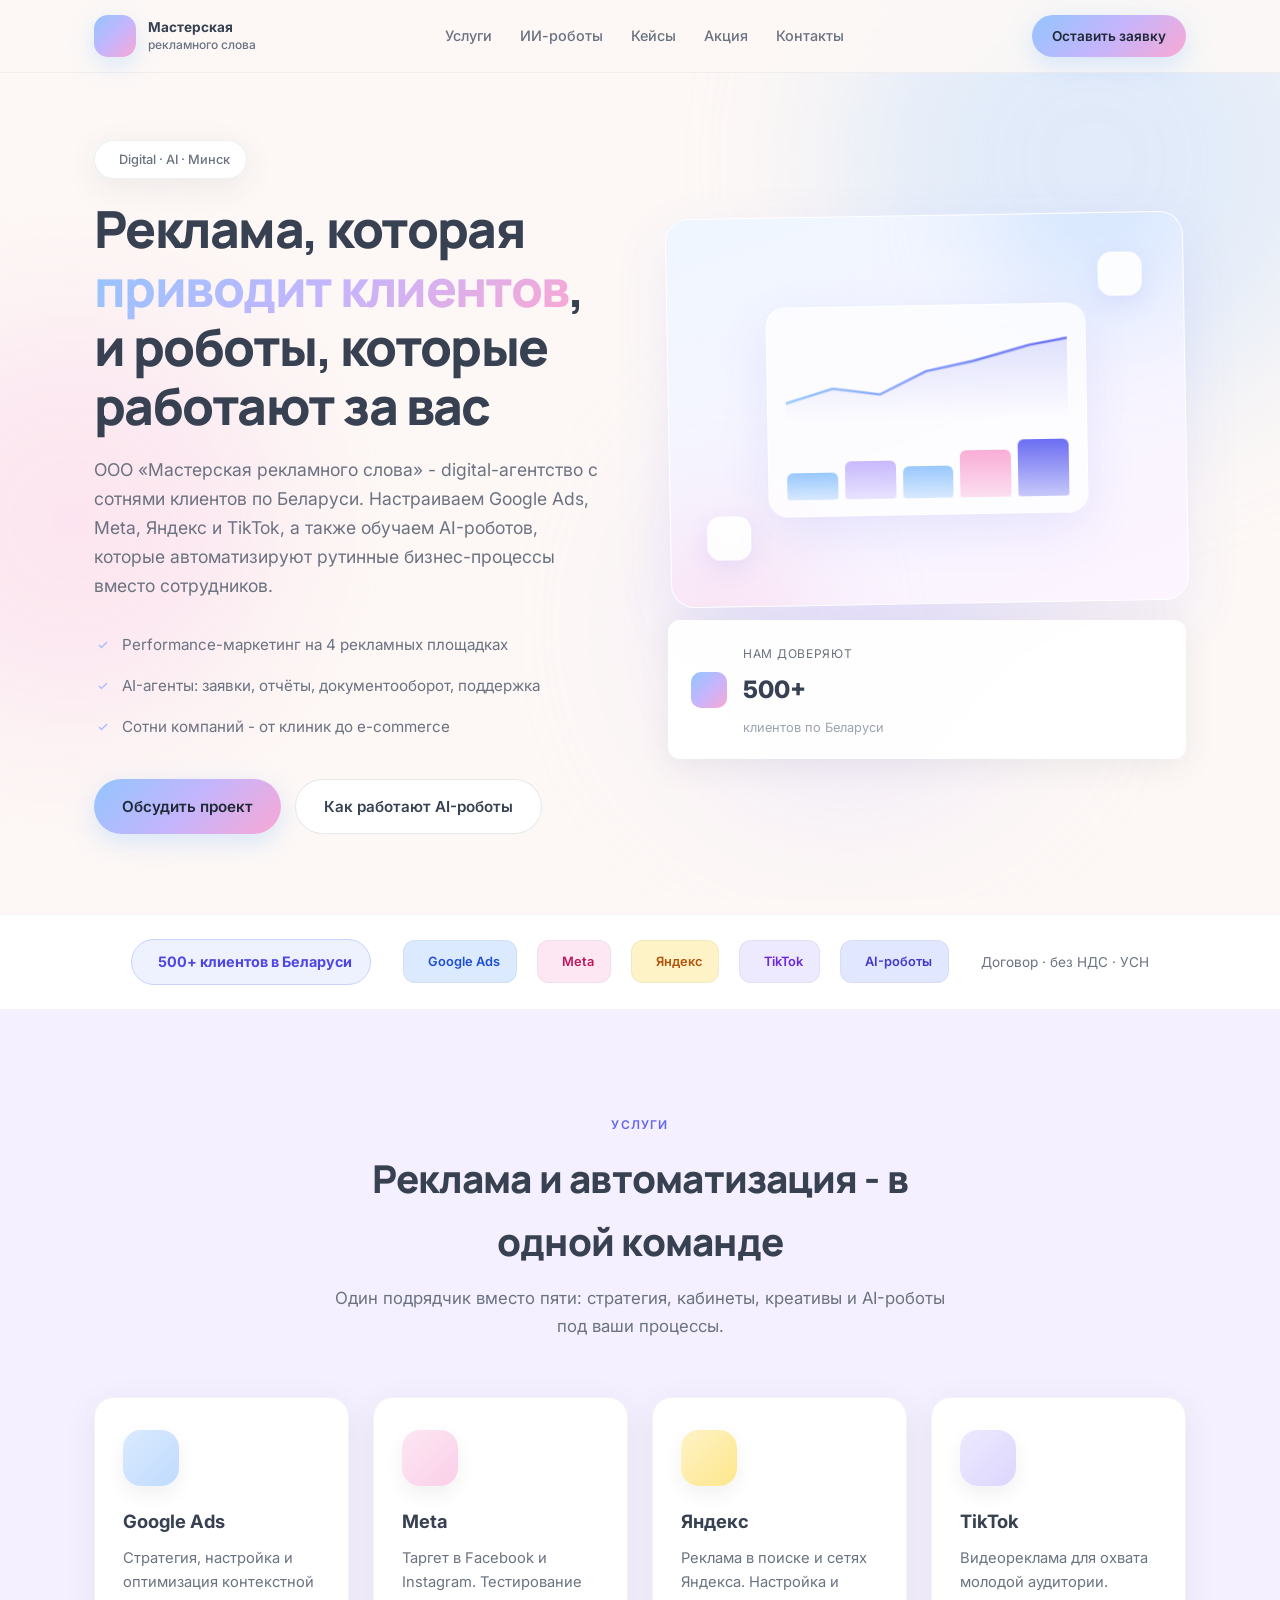
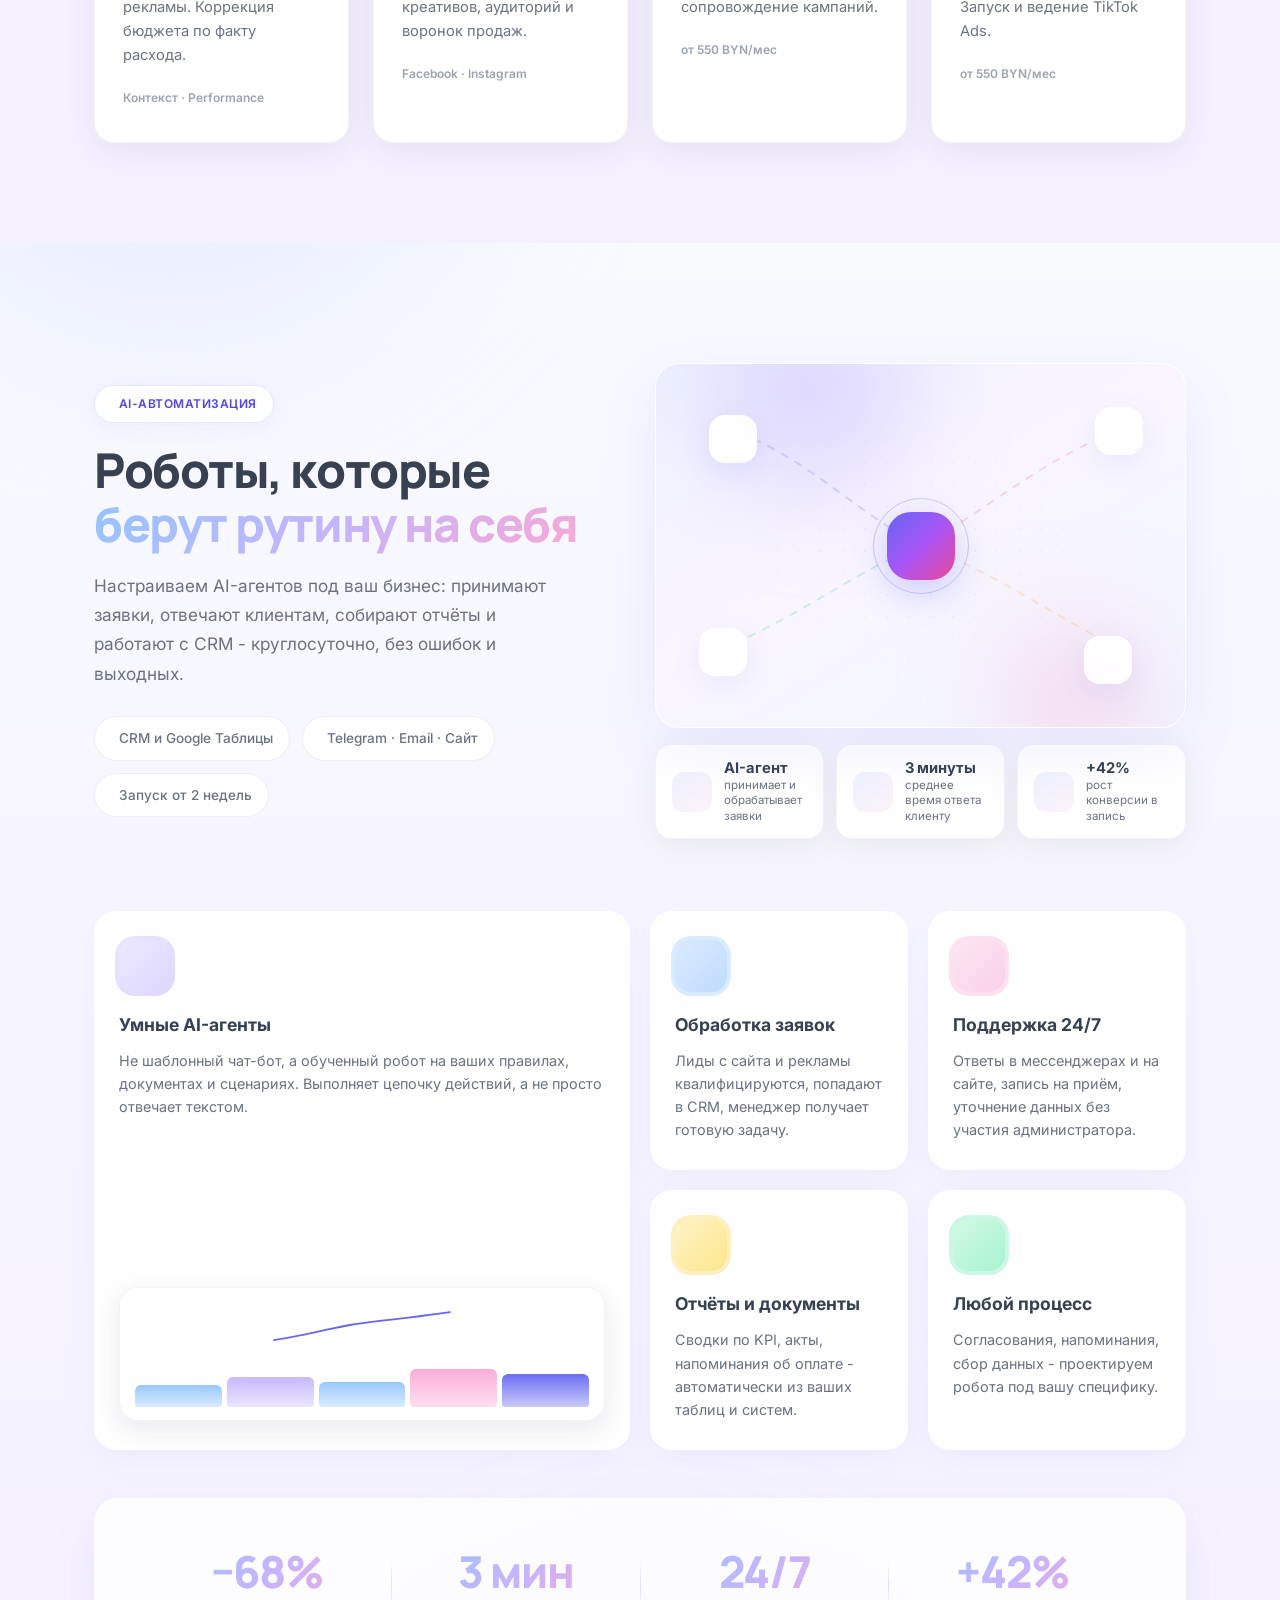
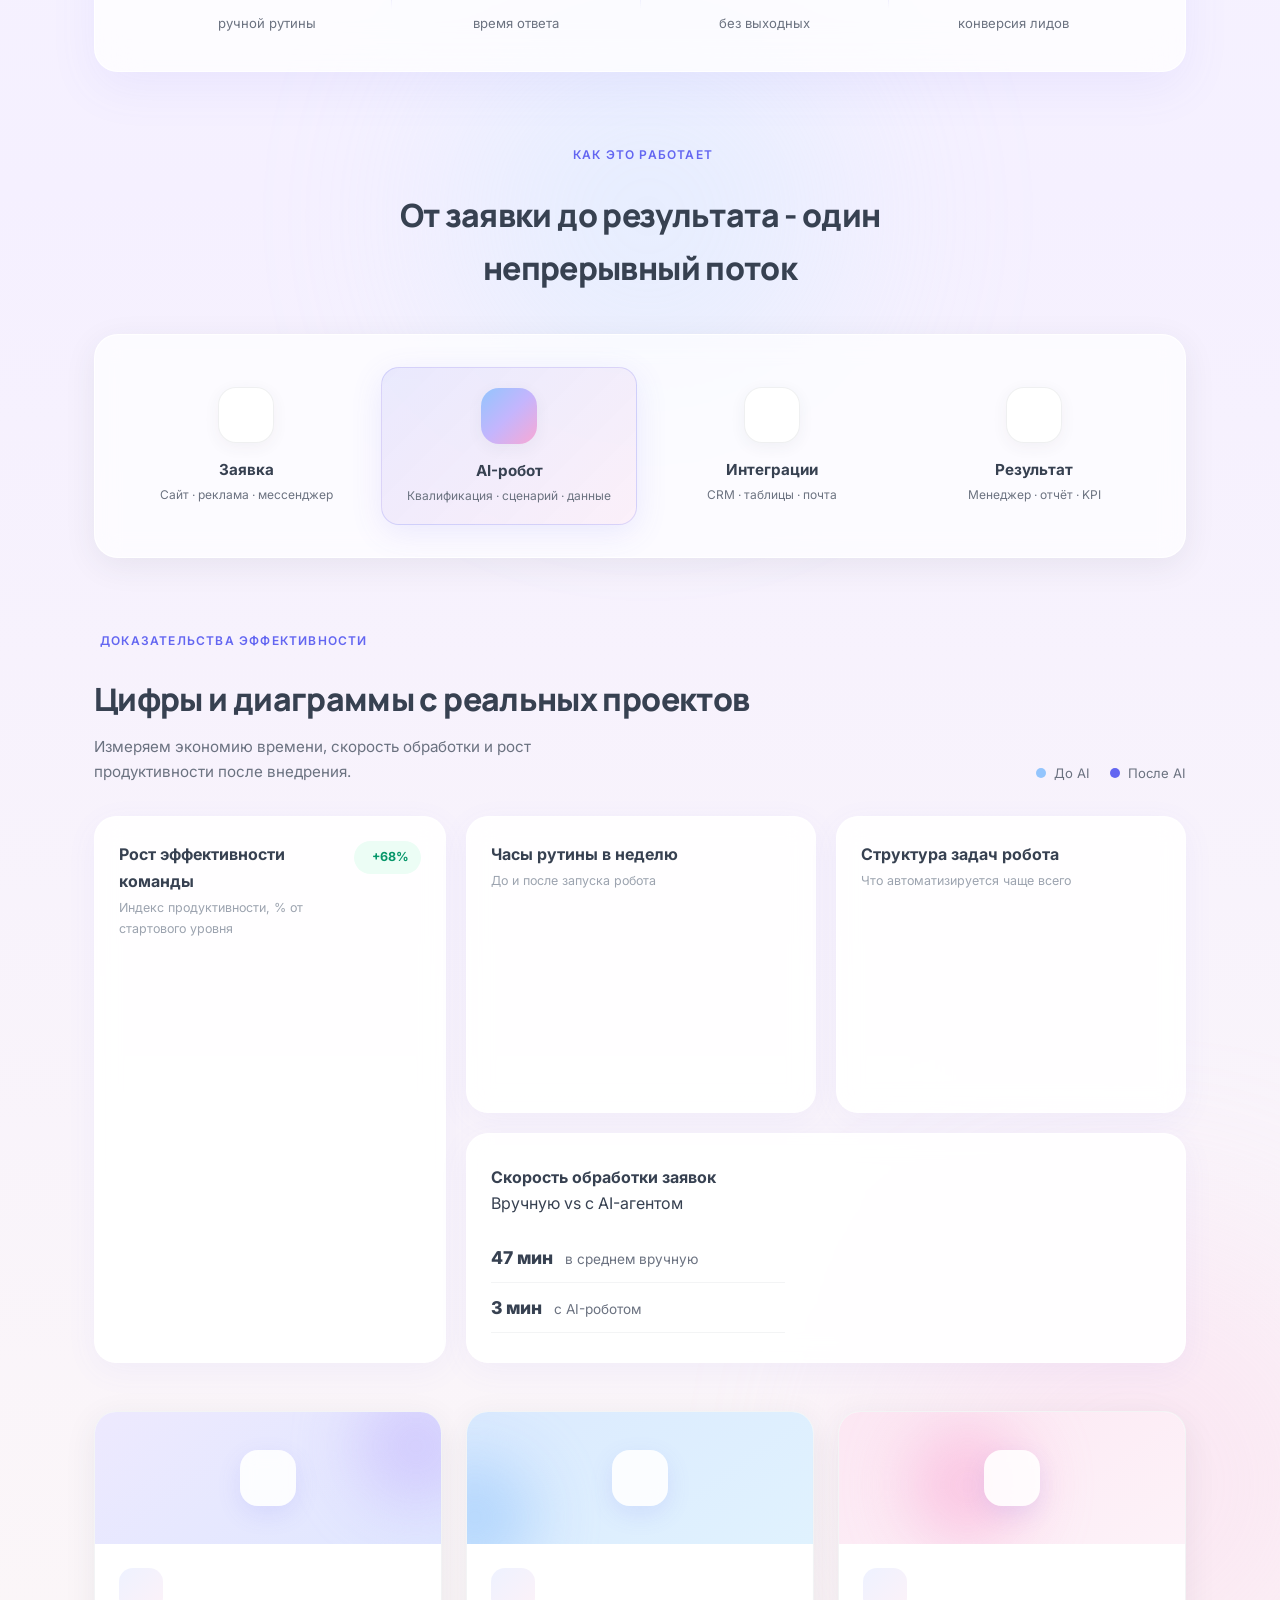
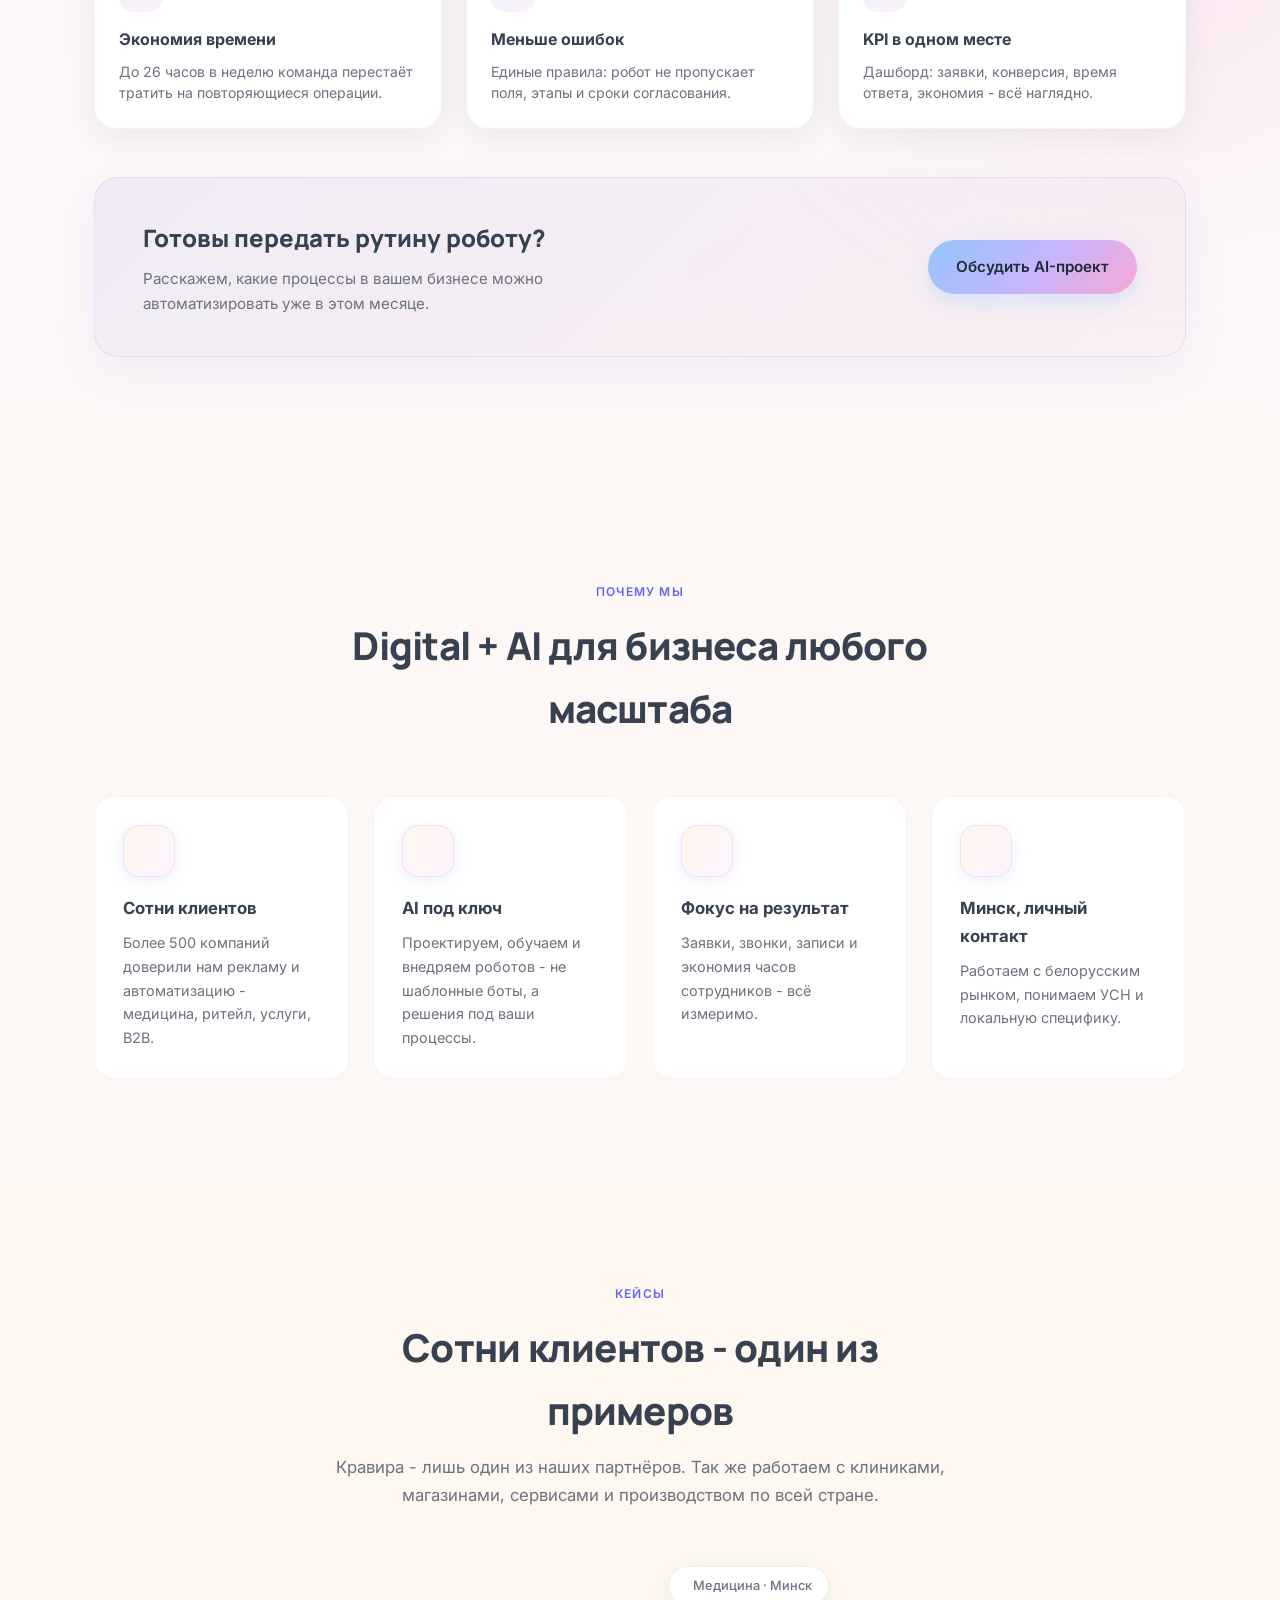
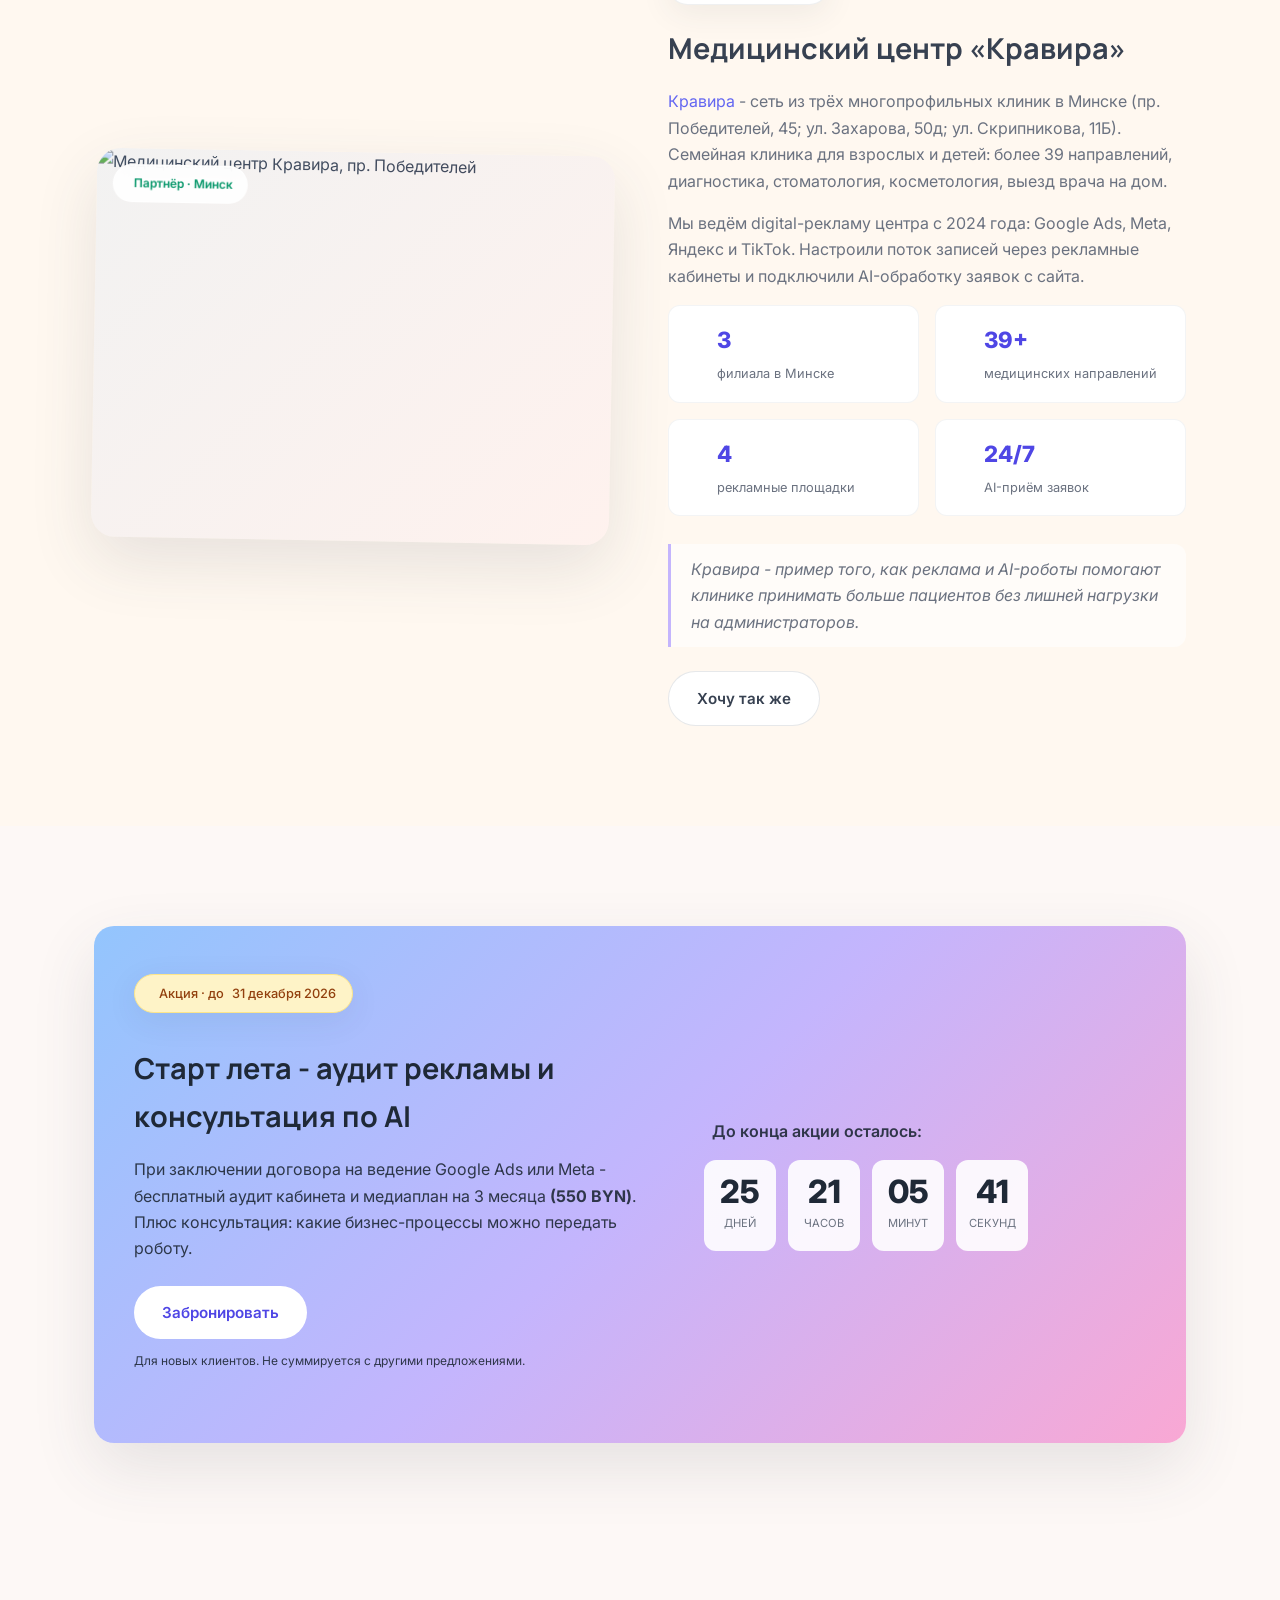
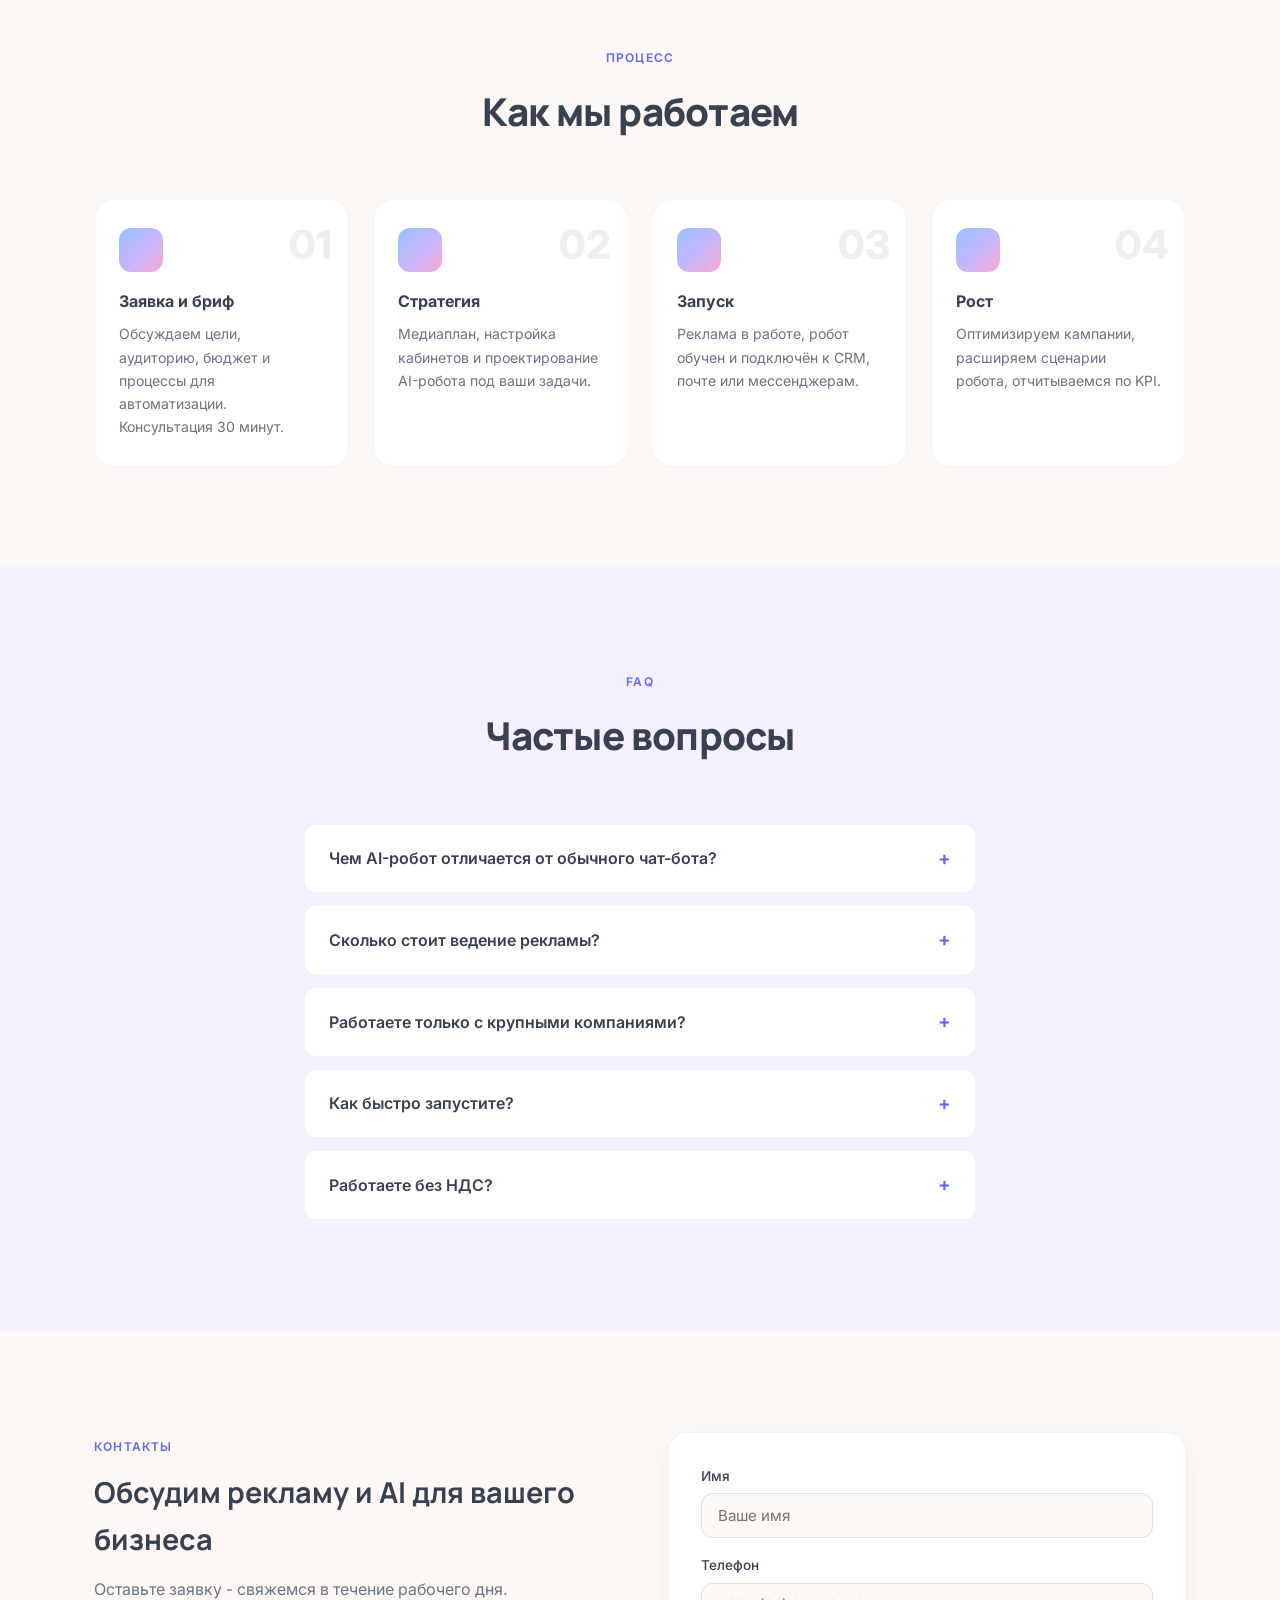
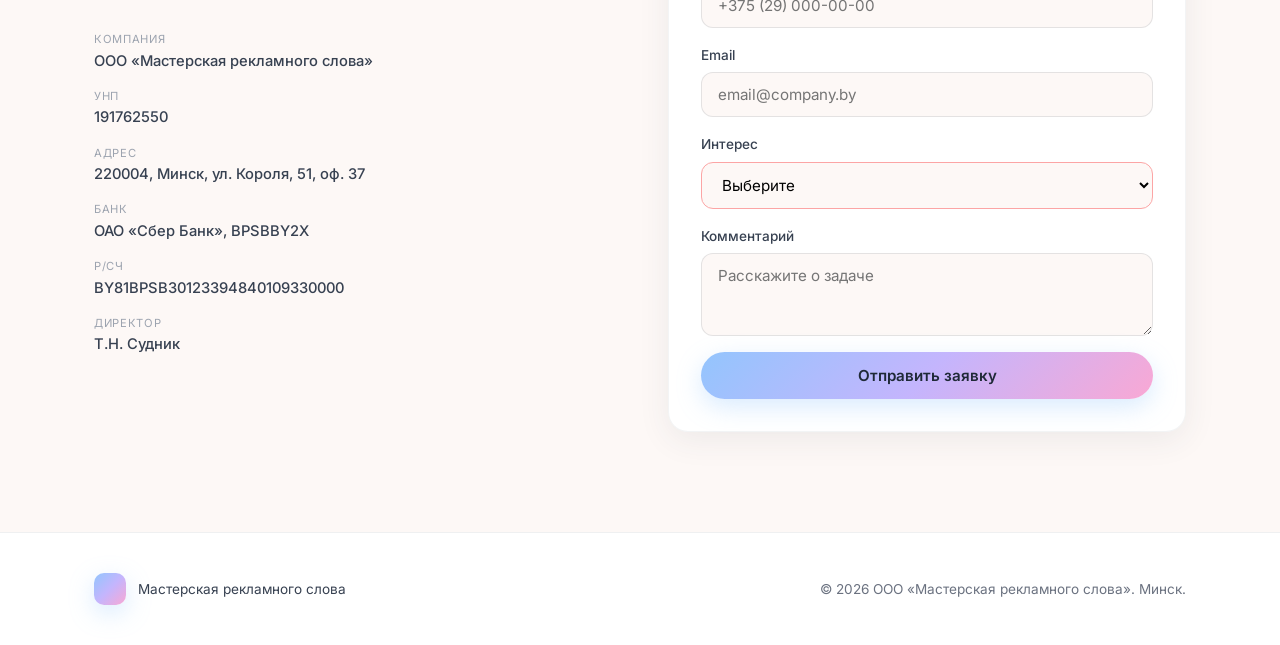
==== commit 41075108: "Deploy site from cursor_disk (2026-07-04)" ====
--- a/index.html
+++ b/index.html
@@ -60,57 +60,32 @@
         <div class="hero__art-stack">
           <div class="art-frame art-frame--hero">
             <div class="art-scene art-scene--hero">
-              <div class="art-hex-grid"></div>
-              <div class="art-grid"></div>
-              <div class="art-scanline"></div>
-              <div class="art-orb art-orb--1"></div>
-              <div class="art-orb art-orb--2"></div>
-              <div class="art-spark art-spark--1"></div>
-              <div class="art-spark art-spark--2"></div>
-              <div class="art-spark art-spark--3"></div>
-              <div class="art-spark art-spark--4"></div>
-              <div class="art-spark art-spark--5"></div>
-              <svg class="art-line-chart" viewBox="0 0 400 220" aria-hidden="true">
-                <defs>
-                  <linearGradient id="heroLineGrad" x1="0%" y1="0%" x2="100%" y2="0%">
-                    <stop offset="0%" stop-color="#93c5fd" stop-opacity="0.2"/>
-                    <stop offset="100%" stop-color="#6366f1"/>
-                  </linearGradient>
-                  <linearGradient id="heroAreaGrad" x1="0" y1="0" x2="0" y2="1">
-                    <stop offset="0%" stop-color="#6366f1" stop-opacity="0.25"/>
-                    <stop offset="100%" stop-color="#6366f1" stop-opacity="0"/>
-                  </linearGradient>
-                </defs>
-                <path class="art-line-chart__area" d="M30 170 L80 145 L130 155 L180 115 L240 95 L310 65 L370 45 L370 200 L30 200 Z"/>
-                <path class="art-line-chart__path" d="M30 170 L80 145 L130 155 L180 115 L240 95 L310 65 L370 45"/>
-                <circle class="art-line-chart__dot" cx="370" cy="45" r="5"/>
-              </svg>
-              <div class="art-chart-rise" aria-hidden="true">
-                <span></span><span></span><span></span><span></span><span></span><span></span><span></span>
-              </div>
-              <div class="art-hud">
-                <div class="art-hud__panel art-hud__panel--tl">
-                  <span class="art-hud__tag">KPI</span>
-                  <strong class="art-hud__val">+127%</strong>
-                  <span class="art-hud__sub">ROAS · 30d</span>
+              <div class="art-glow art-glow--sky"></div>
+              <div class="art-glow art-glow--rose"></div>
+              <div class="art-dots"></div>
+              <div class="art-glass">
+                <div class="art-glass__body">
+                  <svg class="art-viz-line" viewBox="0 0 300 100" aria-hidden="true">
+                    <defs>
+                      <linearGradient id="lineGrad" x1="0" y1="0" x2="1" y2="0">
+                        <stop offset="0%" stop-color="#93c5fd"/>
+                        <stop offset="100%" stop-color="#6366f1"/>
+                      </linearGradient>
+                      <linearGradient id="areaGrad" x1="0" y1="0" x2="0" y2="1">
+                        <stop offset="0%" stop-color="#6366f1" stop-opacity="0.18"/>
+                        <stop offset="100%" stop-color="#6366f1" stop-opacity="0"/>
+                      </linearGradient>
+                    </defs>
+                    <path class="art-viz-line__area" d="M0 80 L50 65 L100 72 L150 48 L200 38 L260 22 L300 15 L300 100 L0 100 Z"/>
+                    <path class="art-viz-line__stroke" d="M0 80 L50 65 L100 72 L150 48 L200 38 L260 22 L300 15"/>
+                  </svg>
+                  <div class="art-viz-bars">
+                    <i style="--h:42%"></i><i style="--h:58%"></i><i style="--h:50%"></i><i style="--h:72%"></i><i style="--h:88%"></i>
+                  </div>
                 </div>
-                <div class="art-hud__panel art-hud__panel--tr">
-                  <span class="art-hud__tag">API</span>
-                  <div class="art-hud__dots"><i></i><i></i><i></i></div>
-                  <span class="art-hud__sub art-hud__sub--live">sync ok</span>
-                </div>
-              </div>
-              <div class="art-code-panel art-code-panel--hero">
-                <div class="art-code-panel__bar"><span></span><span></span><span></span></div>
-                <code class="art-code-panel__code">
-                  <span class="art-code-line">ads.optimize(budget)</span>
-                  <span class="art-code-line">crm.push(lead_id)</span>
-                  <span class="art-code-line">agent.notify()</span>
-                </code>
-              </div>
-              <div class="art-core art-core--mark">
-                <i data-lucide="trending-up"></i>
-              </div>
+              </div>
+              <div class="art-chip art-chip--a"><i data-lucide="trending-up"></i></div>
+              <div class="art-chip art-chip--b"><i data-lucide="target"></i></div>
             </div>
           </div>
           <div class="card-float card-float--static">
@@ -118,7 +93,7 @@
             <div class="card-float__text">
               <span class="card-float__label">Нам доверяют</span>
               <strong>500+</strong>
-              <span class="card-float__meta">клиентов · реклама и AI</span>
+              <span class="card-float__meta">клиентов по Беларуси</span>
             </div>
           </div>
         </div>
@@ -186,9 +161,9 @@
 
       <div class="ai-hero reveal">
         <div class="ai-hero__content">
-          <span class="ai-badge"><i data-lucide="sparkles"></i> AI Automation Platform</span>
-          <h2>Роботы, которые <span class="grad">освобождают команду</span> от рутины</h2>
-          <p class="ai-hero__lead">Обучаем AI-агентов под ваш бизнес: заявки, документы, отчёты и поддержка клиентов - 24/7, без выходных и человеческих ошибок.</p>
+          <span class="ai-badge"><i data-lucide="sparkles"></i> AI-автоматизация</span>
+          <h2>Роботы, которые <span class="grad">берут рутину на себя</span></h2>
+          <p class="ai-hero__lead">Настраиваем AI-агентов под ваш бизнес: принимают заявки, отвечают клиентам, собирают отчёты и работают с CRM - круглосуточно, без ошибок и выходных.</p>
           <ul class="ai-hero__tags">
             <li><i data-lucide="check-circle-2"></i> CRM и Google Таблицы</li>
             <li><i data-lucide="check-circle-2"></i> Telegram · Email · Сайт</li>
@@ -197,67 +172,39 @@
         </div>
         <div class="ai-hero__visual">
           <div class="art-frame">
-            <div class="art-scene art-scene--tall">
-              <div class="art-chrome"><span></span><span></span><span></span><em>agent_core · v2.4</em></div>
-              <div class="art-hex-grid"></div>
-              <div class="art-grid"></div>
-              <div class="art-scanline"></div>
-              <div class="art-orb art-orb--1"></div>
-              <div class="art-orb art-orb--2"></div>
-              <div class="art-orb art-orb--3"></div>
-              <div class="art-ring art-ring--1"></div>
-              <div class="art-ring art-ring--2"></div>
-              <div class="art-ring art-ring--3"></div>
-              <div class="art-orbit art-orbit--1"><i data-lucide="database"></i></div>
-              <div class="art-orbit art-orbit--2"><i data-lucide="webhook"></i></div>
-              <div class="art-orbit art-orbit--3"><i data-lucide="cpu"></i></div>
-              <span class="art-node art-node--1" data-label="TG"></span>
-              <span class="art-node art-node--2" data-label="CRM"></span>
-              <span class="art-node art-node--3" data-label="API"></span>
-              <span class="art-node art-node--4" data-label="Mail"></span>
-              <span class="art-node art-node--5" data-label="Sheet"></span>
-              <span class="art-node art-node--6" data-label="Site"></span>
-              <span class="art-packet art-packet--1"></span>
-              <span class="art-packet art-packet--2"></span>
-              <span class="art-packet art-packet--3"></span>
-              <span class="art-packet art-packet--4"></span>
-              <svg class="art-beams" viewBox="0 0 400 280" aria-hidden="true">
-                <path class="art-beam" d="M72 62 Q 140 90 200 140" />
-                <path class="art-beam" d="M328 78 Q 260 110 200 140" />
-                <path class="art-beam" d="M88 196 Q 150 170 200 140" />
-                <path class="art-beam" d="M312 188 Q 250 165 200 140" />
-                <path class="art-beam art-beam--dim" d="M200 52 Q 200 95 200 140" />
-                <path class="art-beam art-beam--dim" d="M48 140 Q 120 140 200 140" />
-                <path class="art-beam art-beam--dim" d="M352 140 Q 280 140 200 140" />
+            <div class="art-scene art-scene--ai">
+              <div class="art-glow art-glow--violet"></div>
+              <div class="art-glow art-glow--pink"></div>
+              <div class="art-dots"></div>
+              <svg class="art-links" viewBox="0 0 400 280" aria-hidden="true">
+                <path class="art-link" d="M72 58 C120 80 160 120 200 140"/>
+                <path class="art-link" d="M328 62 C280 85 240 120 200 140"/>
+                <path class="art-link" d="M68 210 C120 185 160 155 200 140"/>
+                <path class="art-link" d="M332 208 C285 182 245 155 200 140"/>
               </svg>
-              <div class="art-core">
-                <div class="art-core__pulse"></div>
-                <i data-lucide="bot"></i>
-              </div>
-              <div class="art-terminal">
-                <div class="art-terminal__head"><span class="art-terminal__dot"></span> pipeline.py</div>
-                <code class="art-terminal__body">
-                  <span class="art-terminal__line"><b>async def</b> handle_lead():</span>
-                  <span class="art-terminal__line">&nbsp;&nbsp;score = llm.qualify(msg)</span>
-                  <span class="art-terminal__line">&nbsp;&nbsp;await crm.create(score)</span>
-                  <span class="art-terminal__line">&nbsp;&nbsp;return agent.reply()</span>
-                </code>
-              </div>
-              <div class="art-status art-status--ok"><i data-lucide="activity"></i> inference 42ms</div>
+              <div class="art-hub">
+                <span class="art-hub__ring art-hub__ring--1"></span>
+                <span class="art-hub__ring art-hub__ring--2"></span>
+                <div class="art-hub__core"><i data-lucide="bot"></i></div>
+              </div>
+              <div class="art-sat art-sat--1"><i data-lucide="messages-square"></i></div>
+              <div class="art-sat art-sat--2"><i data-lucide="database"></i></div>
+              <div class="art-sat art-sat--3"><i data-lucide="mail"></i></div>
+              <div class="art-sat art-sat--4"><i data-lucide="table-2"></i></div>
             </div>
           </div>
           <div class="ai-stat-row">
             <div class="ai-stat-pill">
               <div class="ai-stat-pill__icon"><i data-lucide="bot"></i></div>
-              <div><strong>AI Agent</strong><span>онлайн · обрабатывает заявку</span></div>
+              <div><strong>AI-агент</strong><span>принимает и обрабатывает заявки</span></div>
             </div>
             <div class="ai-stat-pill">
               <div class="ai-stat-pill__icon"><i data-lucide="zap"></i></div>
-              <div><strong>3 мин</strong><span>средний ответ клиенту</span></div>
+              <div><strong>3 минуты</strong><span>среднее время ответа клиенту</span></div>
             </div>
             <div class="ai-stat-pill">
               <div class="ai-stat-pill__icon"><i data-lucide="trending-up"></i></div>
-              <div><strong>+42%</strong><span>конверсия в запись</span></div>
+              <div><strong>+42%</strong><span>рост конверсии в запись</span></div>
             </div>
           </div>
         </div>
@@ -269,23 +216,14 @@
           <h3>Умные AI-агенты</h3>
           <p>Не шаблонный чат-бот, а обученный робот на ваших правилах, документах и сценариях. Выполняет цепочку действий, а не просто отвечает текстом.</p>
           <div class="ai-bento__mini">
-            <div class="art-mini-dash" aria-hidden="true">
-              <div class="art-mini-dash__chrome"><span></span><span></span><span></span> analytics.py</div>
-              <div class="art-mini-dash__kpis">
-                <div><small>leads</small><strong>1.2k</strong></div>
-                <div><small>conv</small><strong>42%</strong></div>
-                <div><small>latency</small><strong>38ms</strong></div>
-              </div>
-              <svg class="art-mini-dash__spark" viewBox="0 0 200 40">
-                <path d="M0 32 Q25 28 50 22 T100 18 T150 8 T200 4"/>
-              </svg>
-              <div class="art-mini-dash__line"></div>
-              <div class="art-mini-dash__dot"></div>
-              <div class="art-mini-dash__bars">
-                <i></i><i></i><i></i><i></i><i></i><i></i><i></i>
-              </div>
-              <div class="art-mini-dash__stream">
-                <span>ingest</span><span>→</span><span>score</span><span>→</span><span>push</span>
+            <div class="art-glass art-glass--mini" aria-hidden="true">
+              <div class="art-glass__body">
+                <svg class="art-viz-line art-viz-line--mini" viewBox="0 0 200 50">
+                  <path class="art-viz-line__stroke" d="M0 40 Q30 35 60 28 T120 18 T200 8"/>
+                </svg>
+                <div class="art-viz-bars art-viz-bars--mini">
+                  <i style="--h:45%"></i><i style="--h:62%"></i><i style="--h:52%"></i><i style="--h:78%"></i><i style="--h:68%"></i>
+                </div>
               </div>
             </div>
           </div>
@@ -426,11 +364,7 @@
       <div class="ai-proof-cards">
         <article class="ai-proof-card reveal">
           <div class="art-thumb art-thumb--violet">
-            <div class="art-circuit"></div>
-            <div class="art-thumb__graph">
-              <svg viewBox="0 0 120 40"><path d="M0 35 L20 28 L40 32 L60 18 L80 22 L100 8 L120 12"/></svg>
-            </div>
-            <div class="art-thumb__rings"></div>
+            <div class="art-thumb__blob"></div>
             <div class="art-thumb__icon"><i data-lucide="clock"></i></div>
           </div>
           <div class="ai-proof-card__body">
@@ -441,9 +375,7 @@
         </article>
         <article class="ai-proof-card reveal">
           <div class="art-thumb art-thumb--blue">
-            <div class="art-circuit"></div>
-            <div class="art-thumb__hex"></div>
-            <div class="art-thumb__rings"></div>
+            <div class="art-thumb__blob"></div>
             <div class="art-thumb__icon"><i data-lucide="shield-check"></i></div>
           </div>
           <div class="ai-proof-card__body">
@@ -454,9 +386,7 @@
         </article>
         <article class="ai-proof-card reveal">
           <div class="art-thumb art-thumb--pink">
-            <div class="art-circuit"></div>
-            <div class="art-thumb__bars"><i></i><i></i><i></i><i></i></div>
-            <div class="art-thumb__rings"></div>
+            <div class="art-thumb__blob"></div>
             <div class="art-thumb__icon"><i data-lucide="layout-dashboard"></i></div>
           </div>
           <div class="ai-proof-card__body">
--- a/graphics.css
+++ b/graphics.css
@@ -1,659 +1,221 @@
-/* Animated illustration system - premium IT aesthetic */
+/* Illustrations: abstract pastel SaaS style, zero text inside scenes */
 
 .art-frame {
   position: relative; border-radius: 24px; overflow: hidden;
-  background: linear-gradient(145deg, #eef2ff 0%, #fdf2f8 50%, #f0f9ff 100%);
+  background: linear-gradient(150deg, #eef2ff 0%, #faf5ff 45%, #f0f9ff 100%);
+  border: 1px solid rgba(255,255,255,0.9);
+  box-shadow: 0 20px 56px rgba(99,102,241,0.1);
+}
+.art-frame--hero { transform: rotate(-1deg); }
+.art-frame--case { transform: rotate(1deg); }
+
+.art-scene {
+  position: relative; aspect-ratio: 4/3; min-height: 260px; overflow: hidden;
+}
+.art-scene--ai { aspect-ratio: 16/11; min-height: 280px; }
+.art-scene--hero { background: linear-gradient(160deg, #eff6ff, #fdf4ff); }
+
+/* Soft ambient layers */
+.art-glow {
+  position: absolute; border-radius: 50%; filter: blur(56px); pointer-events: none;
+  animation: art-glow-drift 10s ease-in-out infinite;
+}
+.art-glow--sky { width: 220px; height: 220px; background: #bfdbfe; top: -30%; right: -5%; opacity: 0.55; }
+.art-glow--rose { width: 180px; height: 180px; background: #fbcfe8; bottom: -25%; left: -8%; opacity: 0.5; animation-delay: -4s; }
+.art-glow--violet { width: 200px; height: 200px; background: #c4b5fd; top: -20%; left: 10%; opacity: 0.45; }
+.art-glow--pink { width: 160px; height: 160px; background: #f9a8d4; bottom: -15%; right: 5%; opacity: 0.4; animation-delay: -3s; }
+@keyframes art-glow-drift {
+  0%, 100% { transform: translate(0, 0); }
+  50% { transform: translate(10px, -8px); }
+}
+
+.art-dots {
+  position: absolute; inset: 0; opacity: 0.35;
+  background-image: radial-gradient(circle, rgba(99,102,241,0.18) 1px, transparent 1px);
+  background-size: 22px 22px;
+  mask-image: radial-gradient(ellipse 75% 65% at 50% 50%, #000 15%, transparent 70%);
+}
+
+/* Glass card - central visual (charts only, no labels) */
+.art-glass {
+  position: absolute; top: 50%; left: 50%; transform: translate(-50%, -50%);
+  width: 72%; max-width: 320px; border-radius: 20px;
+  background: rgba(255,255,255,0.72); backdrop-filter: blur(16px);
   border: 1px solid rgba(255,255,255,0.95);
-  box-shadow: 0 24px 64px rgba(99,102,241,0.12), inset 0 1px 0 rgba(255,255,255,0.8);
-}
-.art-frame::after {
-  content: ""; position: absolute; inset: 0; border-radius: inherit; pointer-events: none; z-index: 4;
-  padding: 1px;
-  background: linear-gradient(135deg, rgba(147,197,253,0.5), rgba(196,181,253,0.35), rgba(249,168,212,0.45));
-  -webkit-mask: linear-gradient(#fff 0 0) content-box, linear-gradient(#fff 0 0);
-  mask: linear-gradient(#fff 0 0) content-box, linear-gradient(#fff 0 0);
-  -webkit-mask-composite: xor; mask-composite: exclude;
-  animation: art-border-shimmer 6s ease-in-out infinite;
-}
-@keyframes art-border-shimmer {
-  0%, 100% { opacity: 0.65; }
-  50% { opacity: 1; }
-}
-.art-frame--hero { transform: rotate(-1.5deg); }
-.art-frame--case { transform: rotate(1deg); }
-.art-frame--case::after { display: none; }
-
-.art-scene {
-  position: relative; aspect-ratio: 4/3; min-height: 280px; overflow: hidden;
-}
-.art-scene--tall { aspect-ratio: 16/11; min-height: 320px; }
-
-/* Hex + grid layers */
-.art-hex-grid {
-  position: absolute; inset: -20%; opacity: 0.35; z-index: 0;
-  background-image: url("data:image/svg+xml,%3Csvg xmlns='http://www.w3.org/2000/svg' width='56' height='100' viewBox='0 0 56 100'%3E%3Cpath d='M28 0 L56 16 v32 L28 64 L0 48 V16 Z' fill='none' stroke='%236366f1' stroke-width='0.5' opacity='0.4'/%3E%3C/svg%3E");
-  background-size: 56px 50px;
-  animation: art-hex-drift 30s linear infinite;
-}
-@keyframes art-hex-drift {
-  from { transform: translate(0, 0); }
-  to { transform: translate(28px, 25px); }
-}
-
-.art-grid {
-  position: absolute; inset: 0; z-index: 0;
-  background-image:
-    linear-gradient(rgba(99,102,241,0.06) 1px, transparent 1px),
-    linear-gradient(90deg, rgba(99,102,241,0.06) 1px, transparent 1px);
-  background-size: 28px 28px;
-  mask-image: radial-gradient(ellipse 80% 70% at 50% 45%, #000 20%, transparent 75%);
-  animation: art-grid-pan 20s linear infinite;
-}
-@keyframes art-grid-pan {
-  from { background-position: 0 0; }
-  to { background-position: 28px 28px; }
-}
-
-.art-scanline {
-  position: absolute; inset: 0; z-index: 5; pointer-events: none; opacity: 0.04;
-  background: repeating-linear-gradient(0deg, transparent, transparent 2px, rgba(99,102,241,0.8) 2px, rgba(99,102,241,0.8) 3px);
-  animation: art-scan 8s linear infinite;
-}
-@keyframes art-scan {
-  from { transform: translateY(-100%); }
-  to { transform: translateY(100%); }
-}
-
-.art-chrome {
-  position: absolute; top: 0; left: 0; right: 0; z-index: 6;
-  display: flex; align-items: center; gap: 6px; padding: 10px 14px;
-  background: rgba(255,255,255,0.55); backdrop-filter: blur(10px);
-  border-bottom: 1px solid rgba(99,102,241,0.08);
-  font-size: 0.62rem; font-family: ui-monospace, monospace; color: #6366f1;
-}
-.art-chrome span {
-  width: 8px; height: 8px; border-radius: 50%;
-}
-.art-chrome span:nth-child(1) { background: #fca5a5; }
-.art-chrome span:nth-child(2) { background: #fde68a; }
-.art-chrome span:nth-child(3) { background: #86efac; }
-.art-chrome em { margin-left: auto; font-style: normal; opacity: 0.7; }
-
-.art-orb {
-  position: absolute; border-radius: 50%; filter: blur(40px); opacity: 0.55;
-  animation: art-drift 8s ease-in-out infinite; z-index: 0;
-}
-.art-orb--1 { width: 180px; height: 180px; background: #93c5fd; top: -20%; right: -10%; }
-.art-orb--2 { width: 140px; height: 140px; background: #f9a8d4; bottom: -15%; left: -5%; animation-delay: -3s; }
-.art-orb--3 { width: 100px; height: 100px; background: #c4b5fd; top: 40%; left: 30%; animation-delay: -5s; opacity: 0.4; }
-@keyframes art-drift {
-  0%, 100% { transform: translate(0, 0) scale(1); }
-  50% { transform: translate(12px, -10px) scale(1.08); }
-}
-
-.art-ring {
-  position: absolute; border-radius: 50%; border: 1.5px solid rgba(99,102,241,0.2);
-  top: 50%; left: 50%; transform: translate(-50%, -50%);
-  animation: art-pulse-ring 3s ease-out infinite; z-index: 1;
-}
-.art-ring--1 { width: 120px; height: 120px; }
-.art-ring--2 { width: 180px; height: 180px; animation-delay: 0.8s; opacity: 0.6; }
-.art-ring--3 { width: 240px; height: 240px; animation-delay: 1.6s; opacity: 0.35; }
-@keyframes art-pulse-ring {
-  0% { transform: translate(-50%, -50%) scale(0.85); opacity: 0.8; }
-  100% { transform: translate(-50%, -50%) scale(1.15); opacity: 0; }
-}
-
-/* Orbiting micro-services */
-.art-orbit {
-  position: absolute; top: 50%; left: 50%; width: 28px; height: 28px; margin: -14px;
-  border-radius: 10px; background: rgba(255,255,255,0.92);
-  border: 1px solid rgba(99,102,241,0.15);
-  display: flex; align-items: center; justify-content: center;
-  box-shadow: 0 4px 16px rgba(99,102,241,0.15);
+  box-shadow: 0 16px 48px rgba(99,102,241,0.12);
+  animation: art-glass-float 6s ease-in-out infinite;
   z-index: 2;
 }
-.art-orbit svg { width: 14px; height: 14px; color: #6366f1; }
-.art-orbit--1 { animation: art-orbit-a 12s linear infinite; }
-.art-orbit--2 { animation: art-orbit-b 16s linear infinite reverse; }
-.art-orbit--3 { animation: art-orbit-c 20s linear infinite; }
-@keyframes art-orbit-a {
-  from { transform: rotate(0deg) translateX(105px) rotate(0deg); }
-  to { transform: rotate(360deg) translateX(105px) rotate(-360deg); }
-}
-@keyframes art-orbit-b {
-  from { transform: rotate(120deg) translateX(88px) rotate(-120deg); }
-  to { transform: rotate(480deg) translateX(88px) rotate(-480deg); }
-}
-@keyframes art-orbit-c {
-  from { transform: rotate(240deg) translateX(72px) rotate(-240deg); }
-  to { transform: rotate(600deg) translateX(72px) rotate(-600deg); }
-}
-
-.art-core {
+.art-glass--mini {
+  position: relative; top: auto; left: auto; transform: none;
+  width: 100%; max-width: none; animation: none;
+  background: rgba(255,255,255,0.85);
+}
+.art-glass__body { padding: 20px 18px 16px; }
+.art-glass--mini .art-glass__body { padding: 16px 14px 12px; }
+@keyframes art-glass-float {
+  0%, 100% { transform: translate(-50%, -50%); }
+  50% { transform: translate(-50%, calc(-50% - 6px)); }
+}
+
+/* Line chart SVG */
+.art-viz-line {
+  width: 100%; height: auto; display: block; margin-bottom: 14px;
+}
+.art-viz-line--mini { margin-bottom: 10px; height: 44px; }
+.art-viz-line__area {
+  fill: url(#areaGrad); opacity: 0;
+  animation: art-fade-in 1s ease-out 0.3s forwards;
+}
+.art-viz-line__stroke {
+  fill: none; stroke: url(#lineGrad); stroke-width: 2.5; stroke-linecap: round; stroke-linejoin: round;
+  stroke-dasharray: 400; stroke-dashoffset: 400;
+  animation: art-draw 2s ease-out 0.4s forwards;
+}
+.art-viz-line--mini .art-viz-line__stroke {
+  stroke: #6366f1; stroke-width: 2; stroke-dasharray: 220; stroke-dashoffset: 220;
+}
+@keyframes art-draw { to { stroke-dashoffset: 0; } }
+@keyframes art-fade-in { to { opacity: 1; } }
+
+/* Bar columns */
+.art-viz-bars {
+  display: flex; align-items: flex-end; gap: 7px; height: 64px;
+}
+.art-viz-bars--mini { height: 48px; gap: 5px; }
+.art-viz-bars i {
+  flex: 1; display: block; height: var(--h, 50%); border-radius: 6px 6px 3px 3px;
+  background: linear-gradient(180deg, rgba(147,197,253,0.95), rgba(147,197,253,0.35));
+  transform-origin: bottom;
+  animation: art-bar-rise 0.9s ease-out backwards, art-bar-idle 4s ease-in-out 1s infinite;
+}
+.art-viz-bars i:nth-child(1) { animation-delay: 0.05s, 1.05s; }
+.art-viz-bars i:nth-child(2) { animation-delay: 0.12s, 1.12s; background: linear-gradient(180deg, rgba(196,181,253,0.95), rgba(196,181,253,0.35)); }
+.art-viz-bars i:nth-child(3) { animation-delay: 0.19s, 1.19s; }
+.art-viz-bars i:nth-child(4) { animation-delay: 0.26s, 1.26s; background: linear-gradient(180deg, rgba(249,168,212,0.95), rgba(249,168,212,0.35)); }
+.art-viz-bars i:nth-child(5) { animation-delay: 0.33s, 1.33s; background: linear-gradient(180deg, rgba(99,102,241,0.95), rgba(99,102,241,0.35)); }
+@keyframes art-bar-rise {
+  from { transform: scaleY(0); }
+  to { transform: scaleY(1); }
+}
+@keyframes art-bar-idle {
+  0%, 100% { opacity: 1; }
+  50% { opacity: 0.88; }
+}
+
+/* Icon chips at corners - icon only, positioned away from center card */
+.art-chip {
+  position: absolute; z-index: 3;
+  width: 44px; height: 44px; border-radius: 14px;
+  background: rgba(255,255,255,0.9); backdrop-filter: blur(10px);
+  border: 1px solid rgba(255,255,255,0.95);
+  box-shadow: 0 8px 24px rgba(99,102,241,0.12);
+  display: flex; align-items: center; justify-content: center;
+  animation: art-chip-float 5s ease-in-out infinite;
+}
+.art-chip svg { width: 20px; height: 20px; color: #6366f1; }
+.art-chip--a { top: 10%; right: 8%; animation-delay: 0s; }
+.art-chip--b { bottom: 12%; left: 7%; animation-delay: -2s; }
+.art-chip--b svg { color: #ec4899; }
+@keyframes art-chip-float {
+  0%, 100% { transform: translateY(0); }
+  50% { transform: translateY(-5px); }
+}
+
+/* AI hub-and-spoke network */
+.art-links {
+  position: absolute; inset: 0; width: 100%; height: 100%; z-index: 1;
+}
+.art-link {
+  fill: none; stroke: rgba(99,102,241,0.22); stroke-width: 1.5; stroke-linecap: round;
+  stroke-dasharray: 5 7; animation: art-link-flow 3s linear infinite;
+}
+.art-link:nth-child(2) { animation-delay: 0.5s; stroke: rgba(236,72,153,0.2); }
+.art-link:nth-child(3) { animation-delay: 1s; stroke: rgba(34,197,94,0.2); }
+.art-link:nth-child(4) { animation-delay: 1.5s; stroke: rgba(245,158,11,0.2); }
+@keyframes art-link-flow { to { stroke-dashoffset: -24; } }
+
+.art-hub {
   position: absolute; top: 50%; left: 50%; transform: translate(-50%, -50%);
-  width: 88px; height: 88px; border-radius: 28px;
+  width: 96px; height: 96px; z-index: 3;
+}
+.art-hub__ring {
+  position: absolute; inset: 0; border-radius: 50%;
+  border: 1px solid rgba(99,102,241,0.2);
+  animation: art-hub-ring 3s ease-out infinite;
+}
+.art-hub__ring--2 { animation-delay: 1s; opacity: 0.6; }
+@keyframes art-hub-ring {
+  0% { transform: scale(0.8); opacity: 0.7; }
+  100% { transform: scale(1.4); opacity: 0; }
+}
+.art-hub__core {
+  position: absolute; inset: 14px; border-radius: 24px;
   background: linear-gradient(135deg, #6366f1, #a855f7, #ec4899);
   display: flex; align-items: center; justify-content: center;
-  box-shadow: 0 16px 40px rgba(99,102,241,0.35);
-  animation: art-core-float 4s ease-in-out infinite;
-  z-index: 3;
-}
-.art-core::before {
-  content: ""; position: absolute; inset: -6px; border-radius: 32px;
-  background: linear-gradient(135deg, #6366f1, #ec4899); opacity: 0.25; filter: blur(12px); z-index: -1;
-}
-.art-core__pulse {
-  position: absolute; inset: -4px; border-radius: 30px;
-  border: 2px solid rgba(255,255,255,0.4);
-  animation: art-core-pulse 2s ease-out infinite;
-}
-@keyframes art-core-pulse {
-  0% { transform: scale(1); opacity: 0.8; }
-  100% { transform: scale(1.35); opacity: 0; }
-}
-.art-core svg { width: 40px; height: 40px; color: #fff; stroke-width: 1.5; position: relative; z-index: 1; }
-@keyframes art-core-float {
-  0%, 100% { transform: translate(-50%, -50%) translateY(0); }
-  50% { transform: translate(-50%, -50%) translateY(-8px); }
-}
-
-.art-core--mark {
-  width: 64px; height: 64px; border-radius: 20px;
-  top: 28%; left: 78%; animation: art-mark-float 5s ease-in-out infinite;
-}
-.art-core--mark .art-core__pulse { display: none; }
-@keyframes art-mark-float {
-  0%, 100% { transform: translate(-50%, 0) translateY(0); }
-  50% { transform: translate(-50%, 0) translateY(-6px); }
-}
-
-.art-beams {
-  position: absolute; inset: 0; width: 100%; height: 100%; z-index: 1; pointer-events: none;
-}
-.art-beam {
-  fill: none; stroke: rgba(99,102,241,0.45); stroke-width: 1.5; stroke-linecap: round;
-  stroke-dasharray: 6 8; animation: art-beam-flow 2.5s linear infinite;
-}
-.art-beam--dim { stroke: rgba(99,102,241,0.18); stroke-width: 1; animation-duration: 4s; }
-.art-beam:nth-child(2) { animation-delay: 0.4s; opacity: 0.85; }
-.art-beam:nth-child(3) { animation-delay: 0.8s; opacity: 0.75; }
-.art-beam:nth-child(4) { animation-delay: 1.2s; opacity: 0.65; }
-@keyframes art-beam-flow {
-  to { stroke-dashoffset: -28; }
-}
-
-/* Data packets along beams */
-.art-packet {
-  position: absolute; width: 7px; height: 7px; border-radius: 2px;
-  background: #6366f1; box-shadow: 0 0 10px rgba(99,102,241,0.8);
-  z-index: 2;
-}
-.art-packet--1 { top: 22%; left: 18%; animation: art-pkt-1 2.2s ease-in-out infinite; }
-.art-packet--2 { top: 28%; right: 20%; animation: art-pkt-2 2.6s ease-in-out infinite 0.5s; background: #ec4899; box-shadow: 0 0 10px rgba(236,72,153,0.8); }
-.art-packet--3 { bottom: 28%; left: 22%; animation: art-pkt-3 2.4s ease-in-out infinite 1s; background: #22c55e; box-shadow: 0 0 10px rgba(34,197,94,0.8); }
-.art-packet--4 { bottom: 24%; right: 18%; animation: art-pkt-4 2.8s ease-in-out infinite 1.5s; background: #f59e0b; box-shadow: 0 0 10px rgba(245,158,11,0.8); }
-@keyframes art-pkt-1 {
-  0%, 100% { transform: translate(0, 0); opacity: 0; }
-  10% { opacity: 1; }
-  90% { opacity: 1; }
-  50% { transform: translate(calc(50vw * 0.12), calc(50vw * 0.08)); }
-}
-@keyframes art-pkt-2 {
-  0%, 100% { transform: translate(0, 0); opacity: 0; }
-  10% { opacity: 1; }
-  50% { transform: translate(calc(-50vw * 0.12), calc(50vw * 0.06)); }
-}
-@keyframes art-pkt-3 {
-  0%, 100% { transform: translate(0, 0); opacity: 0; }
-  10% { opacity: 1; }
-  50% { transform: translate(calc(50vw * 0.1), calc(-50vw * 0.06)); }
-}
-@keyframes art-pkt-4 {
-  0%, 100% { transform: translate(0, 0); opacity: 0; }
-  10% { opacity: 1; }
-  50% { transform: translate(calc(-50vw * 0.1), calc(-50vw * 0.05)); }
-}
-
-/* Better packet animation using fixed px for AI scene */
-.art-scene--tall .art-packet--1 { animation: art-pkt-ai-1 2.2s ease-in-out infinite; }
-.art-scene--tall .art-packet--2 { animation: art-pkt-ai-2 2.6s ease-in-out infinite 0.5s; }
-.art-scene--tall .art-packet--3 { animation: art-pkt-ai-3 2.4s ease-in-out infinite 1s; }
-.art-scene--tall .art-packet--4 { animation: art-pkt-ai-4 2.8s ease-in-out infinite 1.5s; }
-@keyframes art-pkt-ai-1 {
-  0%, 100% { transform: translate(0, 0) scale(0.5); opacity: 0; }
-  15%, 85% { opacity: 1; transform: scale(1); }
-  50% { transform: translate(90px, 55px); }
-}
-@keyframes art-pkt-ai-2 {
-  0%, 100% { transform: translate(0, 0) scale(0.5); opacity: 0; }
-  15%, 85% { opacity: 1; transform: scale(1); }
-  50% { transform: translate(-85px, 45px); }
-}
-@keyframes art-pkt-ai-3 {
-  0%, 100% { transform: translate(0, 0) scale(0.5); opacity: 0; }
-  15%, 85% { opacity: 1; transform: scale(1); }
-  50% { transform: translate(75px, -45px); }
-}
-@keyframes art-pkt-ai-4 {
-  0%, 100% { transform: translate(0, 0) scale(0.5); opacity: 0; }
-  15%, 85% { opacity: 1; transform: scale(1); }
-  50% { transform: translate(-80px, -40px); }
-}
-
-.art-node {
-  position: absolute; width: 14px; height: 14px; border-radius: 50%;
-  background: #fff; border: 2px solid #6366f1;
-  box-shadow: 0 0 14px rgba(99,102,241,0.45);
-  animation: art-node-pulse 2s ease-in-out infinite;
-  z-index: 2;
-}
-.art-node::after {
-  content: attr(data-label);
-  position: absolute; top: -20px; left: 50%; transform: translateX(-50%);
-  font-size: 0.55rem; font-weight: 700; font-family: ui-monospace, monospace;
-  color: #6366f1; letter-spacing: 0.04em; white-space: nowrap;
-  opacity: 0.75;
-}
-.art-node--1 { top: 22%; left: 18%; animation-delay: 0s; }
-.art-node--2 { top: 28%; right: 20%; animation-delay: 0.4s; border-color: #ec4899; }
-.art-node--2::after { color: #db2777; }
-.art-node--3 { bottom: 28%; left: 22%; animation-delay: 0.8s; border-color: #22c55e; }
-.art-node--3::after { color: #059669; }
-.art-node--4 { bottom: 24%; right: 18%; animation-delay: 1.2s; border-color: #f59e0b; }
-.art-node--4::after { color: #d97706; }
-.art-node--5 { top: 12%; left: 50%; transform: translateX(-50%); animation-delay: 0.6s; border-color: #8b5cf6; width: 10px; height: 10px; }
-.art-node--5::after { content: "Sheet"; top: auto; bottom: -18px; color: #7c3aed; }
-.art-node--6 { bottom: 12%; left: 50%; transform: translateX(-50%); animation-delay: 1s; border-color: #06b6d4; width: 10px; height: 10px; }
-.art-node--6::after { content: "Site"; top: auto; bottom: -18px; color: #0891b2; }
-@keyframes art-node-pulse {
-  0%, 100% { transform: scale(1); opacity: 1; }
-  50% { transform: scale(1.2); opacity: 0.8; }
-}
-.art-node--5, .art-node--6 { animation-name: art-node-pulse-center; }
-@keyframes art-node-pulse-center {
-  0%, 100% { transform: translateX(-50%) scale(1); opacity: 1; }
-  50% { transform: translateX(-50%) scale(1.2); opacity: 0.8; }
-}
-
-/* Terminal panel */
-.art-terminal {
-  position: absolute; bottom: 12px; right: 12px; z-index: 6;
-  width: min(200px, 48%); border-radius: 12px; overflow: hidden;
-  background: rgba(15,23,42,0.88); backdrop-filter: blur(12px);
-  border: 1px solid rgba(99,102,241,0.25);
-  box-shadow: 0 12px 32px rgba(15,23,42,0.25);
-}
-.art-terminal__head {
-  padding: 6px 10px; font-size: 0.58rem; font-family: ui-monospace, monospace;
-  color: #94a3b8; border-bottom: 1px solid rgba(99,102,241,0.15);
-  display: flex; align-items: center; gap: 6px;
-}
-.art-terminal__dot {
-  width: 6px; height: 6px; border-radius: 50%; background: #22c55e;
-  animation: art-dot-blink 1.5s ease-in-out infinite;
-}
-@keyframes art-dot-blink {
-  0%, 100% { opacity: 1; box-shadow: 0 0 6px #22c55e; }
-  50% { opacity: 0.4; box-shadow: none; }
-}
-.art-terminal__body {
-  display: block; padding: 8px 10px; font-size: 0.52rem; line-height: 1.55;
-  font-family: ui-monospace, monospace; color: #a5b4fc;
-}
-.art-terminal__line {
-  display: block; opacity: 0; animation: art-type-line 6s ease-in-out infinite;
-}
-.art-terminal__line:nth-child(1) { animation-delay: 0s; color: #c4b5fd; }
-.art-terminal__line:nth-child(2) { animation-delay: 0.8s; }
-.art-terminal__line:nth-child(3) { animation-delay: 1.6s; color: #86efac; }
-.art-terminal__line:nth-child(4) { animation-delay: 2.4s; color: #fde68a; }
-.art-terminal__line b { color: #f472b6; font-weight: 600; }
-@keyframes art-type-line {
-  0%, 8% { opacity: 0; transform: translateX(-4px); }
-  12%, 88% { opacity: 1; transform: translateX(0); }
-  95%, 100% { opacity: 0.3; }
-}
-
-.art-status {
-  position: absolute; top: 48px; left: 12px; z-index: 6;
-  display: inline-flex; align-items: center; gap: 6px;
-  padding: 5px 10px; border-radius: 100px; font-size: 0.58rem; font-family: ui-monospace, monospace;
-  background: rgba(255,255,255,0.85); border: 1px solid rgba(34,197,94,0.2);
-  color: #059669;
-}
-.art-status svg { width: 12px; height: 12px; animation: art-activity 1s ease-in-out infinite; }
-@keyframes art-activity {
-  0%, 100% { transform: scaleY(0.6); }
-  50% { transform: scaleY(1); }
-}
-
-/* Hero scene */
-.art-scene--hero { background: linear-gradient(160deg, #eff6ff, #faf5ff); }
-
-.art-line-chart {
-  position: absolute; inset: 8% 5% auto; width: 90%; height: 55%; z-index: 2;
-}
-.art-line-chart__area { fill: url(#heroAreaGrad); opacity: 0; animation: art-area-in 1.5s ease-out 0.3s forwards; }
-.art-line-chart__path {
-  fill: none; stroke: url(#heroLineGrad); stroke-width: 2.5; stroke-linecap: round; stroke-linejoin: round;
-  stroke-dasharray: 600; stroke-dashoffset: 600;
-  animation: art-draw-line 2.5s ease-out 0.5s forwards;
-}
-.art-line-chart__dot {
-  fill: #6366f1; opacity: 0;
-  animation: art-dot-pop 0.4s ease-out 2.8s forwards, art-dot-glow 2s ease-in-out 3s infinite;
-}
-@keyframes art-draw-line { to { stroke-dashoffset: 0; } }
-@keyframes art-area-in { to { opacity: 1; } }
-@keyframes art-dot-pop { to { opacity: 1; } }
-@keyframes art-dot-glow {
-  0%, 100% { r: 5; filter: drop-shadow(0 0 4px #6366f1); }
-  50% { r: 7; filter: drop-shadow(0 0 10px #6366f1); }
-}
-
-.art-chart-rise {
-  position: absolute; bottom: 14%; left: 8%; right: 8%; height: 38%;
-  display: flex; align-items: flex-end; gap: 6px; z-index: 1;
-}
-.art-chart-rise span {
-  flex: 1; border-radius: 6px 6px 3px 3px;
-  background: linear-gradient(180deg, rgba(147,197,253,0.85), rgba(147,197,253,0.25));
-  animation: art-bar-grow 1.2s ease-out backwards, art-bar-breathe 3s ease-in-out 1.2s infinite;
-}
-.art-chart-rise span:nth-child(1) { height: 28%; animation-delay: 0.05s, 1.25s; }
-.art-chart-rise span:nth-child(2) { height: 38%; animation-delay: 0.1s, 1.3s; }
-.art-chart-rise span:nth-child(3) { height: 32%; animation-delay: 0.15s, 1.35s; background: linear-gradient(180deg, rgba(196,181,253,0.85), rgba(196,181,253,0.25)); }
-.art-chart-rise span:nth-child(4) { height: 48%; animation-delay: 0.2s, 1.4s; }
-.art-chart-rise span:nth-child(5) { height: 55%; animation-delay: 0.25s, 1.45s; background: linear-gradient(180deg, rgba(249,168,212,0.85), rgba(249,168,212,0.25)); }
-.art-chart-rise span:nth-child(6) { height: 72%; animation-delay: 0.3s, 1.5s; background: linear-gradient(180deg, rgba(99,102,241,0.9), rgba(99,102,241,0.3)); }
-.art-chart-rise span:nth-child(7) { height: 88%; animation-delay: 0.35s, 1.55s; background: linear-gradient(180deg, rgba(99,102,241,0.95), rgba(99,102,241,0.35)); }
-@keyframes art-bar-grow {
-  from { transform: scaleY(0); transform-origin: bottom; }
-  to { transform: scaleY(1); transform-origin: bottom; }
-}
-@keyframes art-bar-breathe {
-  0%, 100% { opacity: 1; }
-  50% { opacity: 0.82; transform: scaleY(0.96); transform-origin: bottom; }
-}
-
-.art-hud {
-  position: absolute; inset: 0; z-index: 4; pointer-events: none;
-}
-.art-hud__panel {
-  position: absolute; padding: 10px 12px; border-radius: 12px;
-  background: rgba(255,255,255,0.88); backdrop-filter: blur(12px);
-  border: 1px solid rgba(99,102,241,0.12);
-  box-shadow: 0 8px 24px rgba(99,102,241,0.1);
-  animation: art-hud-float 5s ease-in-out infinite;
-}
-.art-hud__panel--tl { top: 14px; left: 14px; }
-.art-hud__panel--tr { top: 14px; right: 14px; animation-delay: -2s; min-width: 72px; }
-.art-hud__tag {
-  display: block; font-size: 0.55rem; font-weight: 700; letter-spacing: 0.08em;
-  text-transform: uppercase; color: #6366f1; font-family: ui-monospace, monospace;
-}
-.art-hud__val {
-  display: block; font-size: 1.1rem; font-weight: 800; font-family: var(--font-display);
-  background: linear-gradient(135deg, #6366f1, #ec4899);
-  -webkit-background-clip: text; -webkit-text-fill-color: transparent; background-clip: text;
-  animation: art-val-tick 4s ease-in-out infinite;
-}
-@keyframes art-val-tick {
-  0%, 90%, 100% { opacity: 1; }
-  95% { opacity: 0.6; transform: scale(0.98); }
-}
-.art-hud__sub { font-size: 0.55rem; color: var(--text-muted); font-family: ui-monospace, monospace; }
-.art-hud__sub--live { color: #059669; }
-.art-hud__sub--live::before { content: "● "; animation: art-dot-blink 1.5s infinite; }
-.art-hud__dots { display: flex; gap: 4px; margin: 4px 0; }
-.art-hud__dots i {
-  width: 6px; height: 6px; border-radius: 50%; background: #22c55e; display: block;
-  animation: art-dot-seq 1.2s ease-in-out infinite;
-}
-.art-hud__dots i:nth-child(2) { animation-delay: 0.2s; background: #6366f1; }
-.art-hud__dots i:nth-child(3) { animation-delay: 0.4s; background: #ec4899; }
-@keyframes art-dot-seq {
-  0%, 100% { opacity: 0.3; transform: scale(0.8); }
-  50% { opacity: 1; transform: scale(1.2); }
-}
-@keyframes art-hud-float {
+  box-shadow: 0 12px 36px rgba(99,102,241,0.3);
+  animation: art-hub-float 4s ease-in-out infinite;
+}
+.art-hub__core svg { width: 36px; height: 36px; color: #fff; }
+@keyframes art-hub-float {
+  0%, 100% { transform: translateY(0); }
+  50% { transform: translateY(-6px); }
+}
+
+.art-sat {
+  position: absolute; z-index: 2;
+  width: 48px; height: 48px; border-radius: 16px;
+  background: rgba(255,255,255,0.92); backdrop-filter: blur(10px);
+  border: 1px solid rgba(255,255,255,0.95);
+  box-shadow: 0 8px 28px rgba(99,102,241,0.1);
+  display: flex; align-items: center; justify-content: center;
+  animation: art-sat-float 4s ease-in-out infinite;
+}
+.art-sat svg { width: 22px; height: 22px; color: #6366f1; }
+.art-sat--1 { top: 14%; left: 10%; animation-delay: 0s; }
+.art-sat--2 { top: 12%; right: 8%; animation-delay: -1s; }
+.art-sat--2 svg { color: #ec4899; }
+.art-sat--3 { bottom: 14%; left: 8%; animation-delay: -2s; }
+.art-sat--3 svg { color: #059669; }
+.art-sat--4 { bottom: 12%; right: 10%; animation-delay: -3s; }
+.art-sat--4 svg { color: #d97706; }
+@keyframes art-sat-float {
   0%, 100% { transform: translateY(0); }
   50% { transform: translateY(-4px); }
-}
-
-.art-code-panel {
-  position: absolute; bottom: 14px; left: 14px; z-index: 4;
-  border-radius: 10px; overflow: hidden;
-  background: rgba(15,23,42,0.82); backdrop-filter: blur(10px);
-  border: 1px solid rgba(99,102,241,0.2);
-  box-shadow: 0 8px 24px rgba(15,23,42,0.2);
-  max-width: 55%;
-}
-.art-code-panel__bar {
-  display: flex; gap: 5px; padding: 6px 10px;
-  border-bottom: 1px solid rgba(99,102,241,0.12);
-}
-.art-code-panel__bar span {
-  width: 7px; height: 7px; border-radius: 50%;
-}
-.art-code-panel__bar span:nth-child(1) { background: #fca5a5; }
-.art-code-panel__bar span:nth-child(2) { background: #fde68a; }
-.art-code-panel__bar span:nth-child(3) { background: #86efac; }
-.art-code-panel__code {
-  display: block; padding: 8px 10px; font-size: 0.52rem; line-height: 1.6;
-  font-family: ui-monospace, monospace;
-}
-.art-code-line {
-  display: block; color: #a5b4fc;
-  animation: art-code-cycle 5s ease-in-out infinite;
-}
-.art-code-line:nth-child(1) { color: #c4b5fd; animation-delay: 0s; }
-.art-code-line:nth-child(2) { color: #86efac; animation-delay: 0.3s; }
-.art-code-line:nth-child(3) { color: #fde68a; animation-delay: 0.6s; }
-@keyframes art-code-cycle {
-  0%, 100% { opacity: 0.45; }
-  20%, 80% { opacity: 1; }
-}
-
-.art-spark {
-  position: absolute; width: 6px; height: 6px; border-radius: 50%; background: #6366f1;
-  animation: art-spark 3s ease-in-out infinite;
-  z-index: 2;
-}
-.art-spark--1 { top: 20%; left: 70%; }
-.art-spark--2 { top: 35%; left: 15%; animation-delay: 1s; background: #ec4899; }
-.art-spark--3 { top: 55%; right: 25%; animation-delay: 2s; background: #22c55e; }
-.art-spark--4 { top: 45%; left: 45%; animation-delay: 0.5s; background: #8b5cf6; width: 4px; height: 4px; }
-.art-spark--5 { top: 18%; left: 40%; animation-delay: 1.5s; background: #06b6d4; width: 5px; height: 5px; }
-@keyframes art-spark {
-  0%, 100% { opacity: 0.2; transform: scale(1); }
-  50% { opacity: 1; transform: scale(1.8); }
-}
-
-/* Mini dashboard */
-.art-mini-dash {
-  position: relative; aspect-ratio: 16/9; border-radius: 16px; overflow: hidden;
-  background: linear-gradient(135deg, #0f172a 0%, #1e1b4b 45%, #312e81 100%);
-}
-.art-mini-dash::before {
-  content: ""; position: absolute; inset: 0;
-  background: radial-gradient(circle at 30% 20%, rgba(147,197,253,0.12), transparent 50%);
-}
-.art-mini-dash__chrome {
-  position: relative; z-index: 2;
-  display: flex; align-items: center; gap: 5px; padding: 8px 12px;
-  font-size: 0.55rem; font-family: ui-monospace, monospace; color: #64748b;
-  border-bottom: 1px solid rgba(99,102,241,0.15);
-}
-.art-mini-dash__chrome span {
-  width: 7px; height: 7px; border-radius: 50%;
-}
-.art-mini-dash__chrome span:nth-child(1) { background: #fca5a5; }
-.art-mini-dash__chrome span:nth-child(2) { background: #fde68a; }
-.art-mini-dash__chrome span:nth-child(3) { background: #86efac; }
-.art-mini-dash__kpis {
-  position: absolute; top: 36px; left: 12px; right: 12px; z-index: 2;
-  display: flex; gap: 12px;
-}
-.art-mini-dash__kpis div {
-  flex: 1; padding: 6px 8px; border-radius: 8px;
-  background: rgba(255,255,255,0.06); border: 1px solid rgba(99,102,241,0.12);
-}
-.art-mini-dash__kpis small {
-  display: block; font-size: 0.48rem; text-transform: uppercase; letter-spacing: 0.06em;
-  color: #64748b; font-family: ui-monospace, monospace;
-}
-.art-mini-dash__kpis strong {
-  display: block; font-size: 0.85rem; font-weight: 700; color: #e2e8f0;
-  font-family: ui-monospace, monospace;
-  animation: art-kpi-flash 3s ease-in-out infinite;
-}
-.art-mini-dash__kpis div:nth-child(2) strong { animation-delay: 0.5s; color: #86efac; }
-.art-mini-dash__kpis div:nth-child(3) strong { animation-delay: 1s; color: #93c5fd; }
-@keyframes art-kpi-flash {
-  0%, 90%, 100% { opacity: 1; }
-  95% { opacity: 0.5; }
-}
-.art-mini-dash__spark {
-  position: absolute; top: 38%; left: 12px; right: 12px; height: 36px; z-index: 1;
-}
-.art-mini-dash__spark path {
-  fill: none; stroke: #22c55e; stroke-width: 1.5; stroke-linecap: round;
-  stroke-dasharray: 300; stroke-dashoffset: 300;
-  animation: art-draw-line 2s ease-out 0.3s forwards, art-sparkline-pulse 3s ease-in-out 2.5s infinite;
-}
-@keyframes art-sparkline-pulse {
-  0%, 100% { opacity: 0.7; }
-  50% { opacity: 1; filter: drop-shadow(0 0 4px #22c55e); }
-}
-.art-mini-dash__bars {
-  position: absolute; bottom: 28px; left: 12px; right: 12px; height: 38%; z-index: 1;
-  display: flex; align-items: flex-end; gap: 4px;
-}
-.art-mini-dash__bars i {
-  flex: 1; border-radius: 3px 3px 0 0; display: block;
-  background: linear-gradient(180deg, #93c5fd, #6366f1);
-  animation: art-mini-bar 2s ease-in-out infinite alternate;
-}
-.art-mini-dash__bars i:nth-child(1) { height: 35%; animation-delay: 0s; }
-.art-mini-dash__bars i:nth-child(2) { height: 50%; animation-delay: 0.15s; }
-.art-mini-dash__bars i:nth-child(3) { height: 42%; animation-delay: 0.3s; background: linear-gradient(180deg, #c4b5fd, #8b5cf6); }
-.art-mini-dash__bars i:nth-child(4) { height: 58%; animation-delay: 0.45s; }
-.art-mini-dash__bars i:nth-child(5) { height: 72%; animation-delay: 0.6s; background: linear-gradient(180deg, #f9a8d4, #ec4899); }
-.art-mini-dash__bars i:nth-child(6) { height: 65%; animation-delay: 0.75s; }
-.art-mini-dash__bars i:nth-child(7) { height: 85%; animation-delay: 0.9s; background: linear-gradient(180deg, #6366f1, #4f46e5); }
-@keyframes art-mini-bar {
-  from { opacity: 0.65; }
-  to { opacity: 1; transform: scaleY(1.06); transform-origin: bottom; }
-}
-.art-mini-dash__line {
-  position: absolute; top: 55%; left: 12%; right: 12%; height: 1px; z-index: 1;
-  background: linear-gradient(90deg, transparent, rgba(99,102,241,0.4), transparent);
-}
-.art-mini-dash__dot {
-  position: absolute; width: 6px; height: 6px; border-radius: 50%;
-  background: #6366f1; top: calc(55% - 2px); left: 70%; z-index: 2;
-  box-shadow: 0 0 8px #6366f1;
-  animation: art-dot-travel 4s ease-in-out infinite;
-}
-@keyframes art-dot-travel {
-  0%, 100% { left: 15%; background: #22c55e; box-shadow: 0 0 8px #22c55e; }
-  50% { left: 80%; background: #ec4899; box-shadow: 0 0 8px #ec4899; }
-}
-.art-mini-dash__stream {
-  position: absolute; bottom: 8px; left: 12px; right: 12px; z-index: 2;
-  display: flex; align-items: center; justify-content: center; gap: 6px;
-  font-size: 0.48rem; font-family: ui-monospace, monospace; color: #64748b;
-}
-.art-mini-dash__stream span:nth-child(odd) {
-  color: #a5b4fc; animation: art-stream-pulse 2s ease-in-out infinite;
-}
-.art-mini-dash__stream span:nth-child(1) { animation-delay: 0s; }
-.art-mini-dash__stream span:nth-child(3) { animation-delay: 0.4s; color: #86efac; }
-.art-mini-dash__stream span:nth-child(5) { animation-delay: 0.8s; color: #fde68a; }
-@keyframes art-stream-pulse {
-  0%, 100% { opacity: 0.5; }
-  50% { opacity: 1; text-shadow: 0 0 8px currentColor; }
 }
 
 /* Proof card thumbs */
 .art-thumb {
-  height: 140px; position: relative; overflow: hidden;
-  display: flex; align-items: center; justify-content: center;
-}
-.art-thumb--violet { background: linear-gradient(135deg, #ede9fe, #ddd6fe); }
-.art-thumb--blue { background: linear-gradient(135deg, #dbeafe, #bfdbfe); }
-.art-thumb--pink { background: linear-gradient(135deg, #fce7f3, #fbcfe8); }
-
-.art-circuit {
-  position: absolute; inset: 0; opacity: 0.25;
-  background-image: url("data:image/svg+xml,%3Csvg xmlns='http://www.w3.org/2000/svg' width='80' height='80' viewBox='0 0 80 80'%3E%3Cpath d='M0 20 H30 V40 H50 V20 H80 M40 40 V80' fill='none' stroke='%236366f1' stroke-width='0.8'/%3E%3Ccircle cx='30' cy='20' r='2' fill='%236366f1'/%3E%3Ccircle cx='50' cy='40' r='2' fill='%23ec4899'/%3E%3C/svg%3E");
-  background-size: 80px 80px;
-  animation: art-circuit-slide 12s linear infinite;
-}
-@keyframes art-circuit-slide {
-  from { background-position: 0 0; }
-  to { background-position: 80px 80px; }
-}
-
-.art-thumb__graph {
-  position: absolute; bottom: 16px; left: 16px; right: 16px; height: 36px; opacity: 0.5;
-}
-.art-thumb__graph svg { width: 100%; height: 100%; }
-.art-thumb__graph path {
-  fill: none; stroke: #6366f1; stroke-width: 2; stroke-linecap: round;
-  stroke-dasharray: 200; stroke-dashoffset: 200;
-  animation: art-draw-line 2s ease-out forwards, art-sparkline-pulse 3s ease-in-out 2s infinite;
-}
-
-.art-thumb__hex {
-  position: absolute; inset: 0;
-  background-image: url("data:image/svg+xml,%3Csvg xmlns='http://www.w3.org/2000/svg' width='40' height='46' viewBox='0 0 40 46'%3E%3Cpath d='M20 0 L40 11.5 V34.5 L20 46 L0 34.5 V11.5 Z' fill='none' stroke='%232563eb' stroke-width='0.6' opacity='0.35'/%3E%3C/svg%3E");
-  background-size: 40px 46px; opacity: 0.4;
-  animation: art-hex-drift 20s linear infinite;
-}
-
-.art-thumb__bars {
-  position: absolute; bottom: 20px; left: 20px; right: 20px; height: 32px;
-  display: flex; align-items: flex-end; gap: 4px; opacity: 0.45;
-}
-.art-thumb__bars i {
-  flex: 1; border-radius: 3px 3px 0 0; display: block;
-  background: linear-gradient(180deg, #ec4899, #db2777);
-  animation: art-mini-bar 2.5s ease-in-out infinite alternate;
-}
-.art-thumb__bars i:nth-child(1) { height: 40%; }
-.art-thumb__bars i:nth-child(2) { height: 70%; animation-delay: 0.2s; }
-.art-thumb__bars i:nth-child(3) { height: 55%; animation-delay: 0.4s; background: linear-gradient(180deg, #6366f1, #4f46e5); }
-.art-thumb__bars i:nth-child(4) { height: 85%; animation-delay: 0.6s; }
-
+  height: 132px; position: relative; overflow: hidden;
+  display: flex; align-items: center; justify-content: center;
+}
+.art-thumb--violet { background: linear-gradient(145deg, #ede9fe, #e0e7ff); }
+.art-thumb--blue { background: linear-gradient(145deg, #dbeafe, #e0f2fe); }
+.art-thumb--pink { background: linear-gradient(145deg, #fce7f3, #fdf2f8); }
+.art-thumb__blob {
+  position: absolute; width: 120px; height: 120px; border-radius: 50%;
+  filter: blur(32px); opacity: 0.55;
+  animation: art-blob-move 8s ease-in-out infinite;
+}
+.art-thumb--violet .art-thumb__blob { background: #c4b5fd; top: -20%; right: -10%; }
+.art-thumb--blue .art-thumb__blob { background: #93c5fd; bottom: -25%; left: -15%; animation-delay: -3s; }
+.art-thumb--pink .art-thumb__blob { background: #f9a8d4; top: 10%; left: 20%; animation-delay: -5s; }
+@keyframes art-blob-move {
+  0%, 100% { transform: translate(0, 0) scale(1); }
+  50% { transform: translate(8px, -6px) scale(1.08); }
+}
 .art-thumb__icon {
-  width: 64px; height: 64px; border-radius: 20px;
-  background: rgba(255,255,255,0.85); backdrop-filter: blur(8px);
-  display: flex; align-items: center; justify-content: center;
-  box-shadow: 0 8px 24px rgba(99,102,241,0.15);
-  animation: art-thumb-float 3s ease-in-out infinite;
   position: relative; z-index: 1;
-}
-.art-thumb__icon svg { width: 32px; height: 32px; color: #6366f1; }
-.art-thumb__rings {
-  position: absolute; inset: 0; display: flex; align-items: center; justify-content: center;
-}
-.art-thumb__rings::before,
-.art-thumb__rings::after {
-  content: ""; position: absolute; border-radius: 50%; border: 1px solid rgba(99,102,241,0.15);
-  animation: art-thumb-ring 3s ease-out infinite;
-}
-.art-thumb__rings::before { width: 100px; height: 100px; }
-.art-thumb__rings::after { width: 140px; height: 140px; animation-delay: 1s; }
+  width: 56px; height: 56px; border-radius: 18px;
+  background: rgba(255,255,255,0.88); backdrop-filter: blur(8px);
+  display: flex; align-items: center; justify-content: center;
+  box-shadow: 0 8px 24px rgba(99,102,241,0.12);
+  animation: art-thumb-float 3.5s ease-in-out infinite;
+}
+.art-thumb__icon svg { width: 28px; height: 28px; color: #6366f1; }
 @keyframes art-thumb-float {
   0%, 100% { transform: translateY(0); }
-  50% { transform: translateY(-6px); }
-}
-@keyframes art-thumb-ring {
-  0% { transform: scale(0.8); opacity: 0.6; }
-  100% { transform: scale(1.3); opacity: 0; }
+  50% { transform: translateY(-5px); }
 }
 
 /* Case photo */
@@ -663,12 +225,11 @@
 }
 .art-photo img {
   width: 100%; aspect-ratio: 4/3; object-fit: cover; display: block;
-  filter: saturate(0.85) contrast(1.05);
+  filter: saturate(0.88) contrast(1.03);
 }
 .art-photo__overlay {
   position: absolute; inset: 0; pointer-events: none;
-  background: linear-gradient(135deg, rgba(147,197,253,0.15), rgba(196,181,253,0.1), rgba(249,168,212,0.12));
-  mix-blend-mode: soft-light;
+  background: linear-gradient(135deg, rgba(147,197,253,0.12), rgba(249,168,212,0.08));
 }
 .art-photo__badge {
   position: absolute; top: 16px; left: 16px; z-index: 2;
@@ -679,7 +240,7 @@
 }
 .art-photo__badge svg { width: 14px; height: 14px; }
 
-/* Stat pills */
+/* Metrics row - always below illustration, never on top */
 .ai-stat-row {
   display: grid; grid-template-columns: repeat(3, 1fr); gap: 12px;
   margin-top: 16px;
@@ -698,8 +259,8 @@
   background: linear-gradient(135deg, #eef2ff, #fdf2f8);
 }
 .ai-stat-pill__icon svg { width: 20px; height: 20px; color: #6366f1; }
-.ai-stat-pill strong { display: block; font-size: 0.95rem; line-height: 1.2; }
-.ai-stat-pill span { font-size: 0.72rem; color: var(--text-muted); line-height: 1.3; display: block; }
+.ai-stat-pill strong { display: block; font-size: 0.92rem; line-height: 1.25; }
+.ai-stat-pill span { font-size: 0.72rem; color: var(--text-muted); line-height: 1.35; display: block; }
 
 .hero__art-stack { display: flex; flex-direction: column; gap: 16px; }
 .card-float--static {
@@ -711,25 +272,21 @@
 
 @media (max-width: 900px) {
   .ai-stat-row { grid-template-columns: 1fr; }
-  .art-scene--tall { min-height: 280px; }
-  .art-terminal { width: min(180px, 55%); font-size: 0.5rem; }
-  .art-code-panel { max-width: 60%; }
+  .art-glass { width: 78%; }
+  .art-chip { width: 38px; height: 38px; }
+  .art-chip svg { width: 18px; height: 18px; }
 }
 @media (max-width: 600px) {
   .ai-stat-row { grid-template-columns: 1fr; }
-  .art-hud__panel--tr { display: none; }
-  .art-terminal { display: none; }
+  .art-chip--b { display: none; }
 }
 
 @media (prefers-reduced-motion: reduce) {
-  .art-orb, .art-ring, .art-core, .art-node, .art-beam, .art-grid, .art-hex-grid,
-  .art-chart-rise span, .art-spark, .art-mini-dash__bars i, .art-mini-dash__dot,
-  .art-thumb__icon, .art-thumb__rings::before, .art-thumb__rings::after,
-  .art-frame::after, .art-orbit, .art-packet, .art-terminal__line, .art-code-line,
-  .art-line-chart__path, .art-line-chart__area, .art-line-chart__dot, .art-circuit,
-  .art-scanline, .art-hud__panel, .art-hud__val, .art-hud__dots i,
-  .art-mini-dash__spark path, .art-mini-dash__stream span, .art-mini-dash__kpis strong { animation: none; }
-  .art-line-chart__path { stroke-dashoffset: 0; }
-  .art-line-chart__area, .art-line-chart__dot { opacity: 1; }
-  .art-terminal__line { opacity: 1; }
-}
+  .art-glow, .art-glass, .art-chip, .art-viz-bars i,
+  .art-viz-line__stroke, .art-viz-line__area, .art-link,
+  .art-hub__ring, .art-hub__core, .art-sat, .art-thumb__blob, .art-thumb__icon {
+    animation: none;
+  }
+  .art-viz-line__stroke { stroke-dashoffset: 0; }
+  .art-viz-line__area { opacity: 1; }
+}
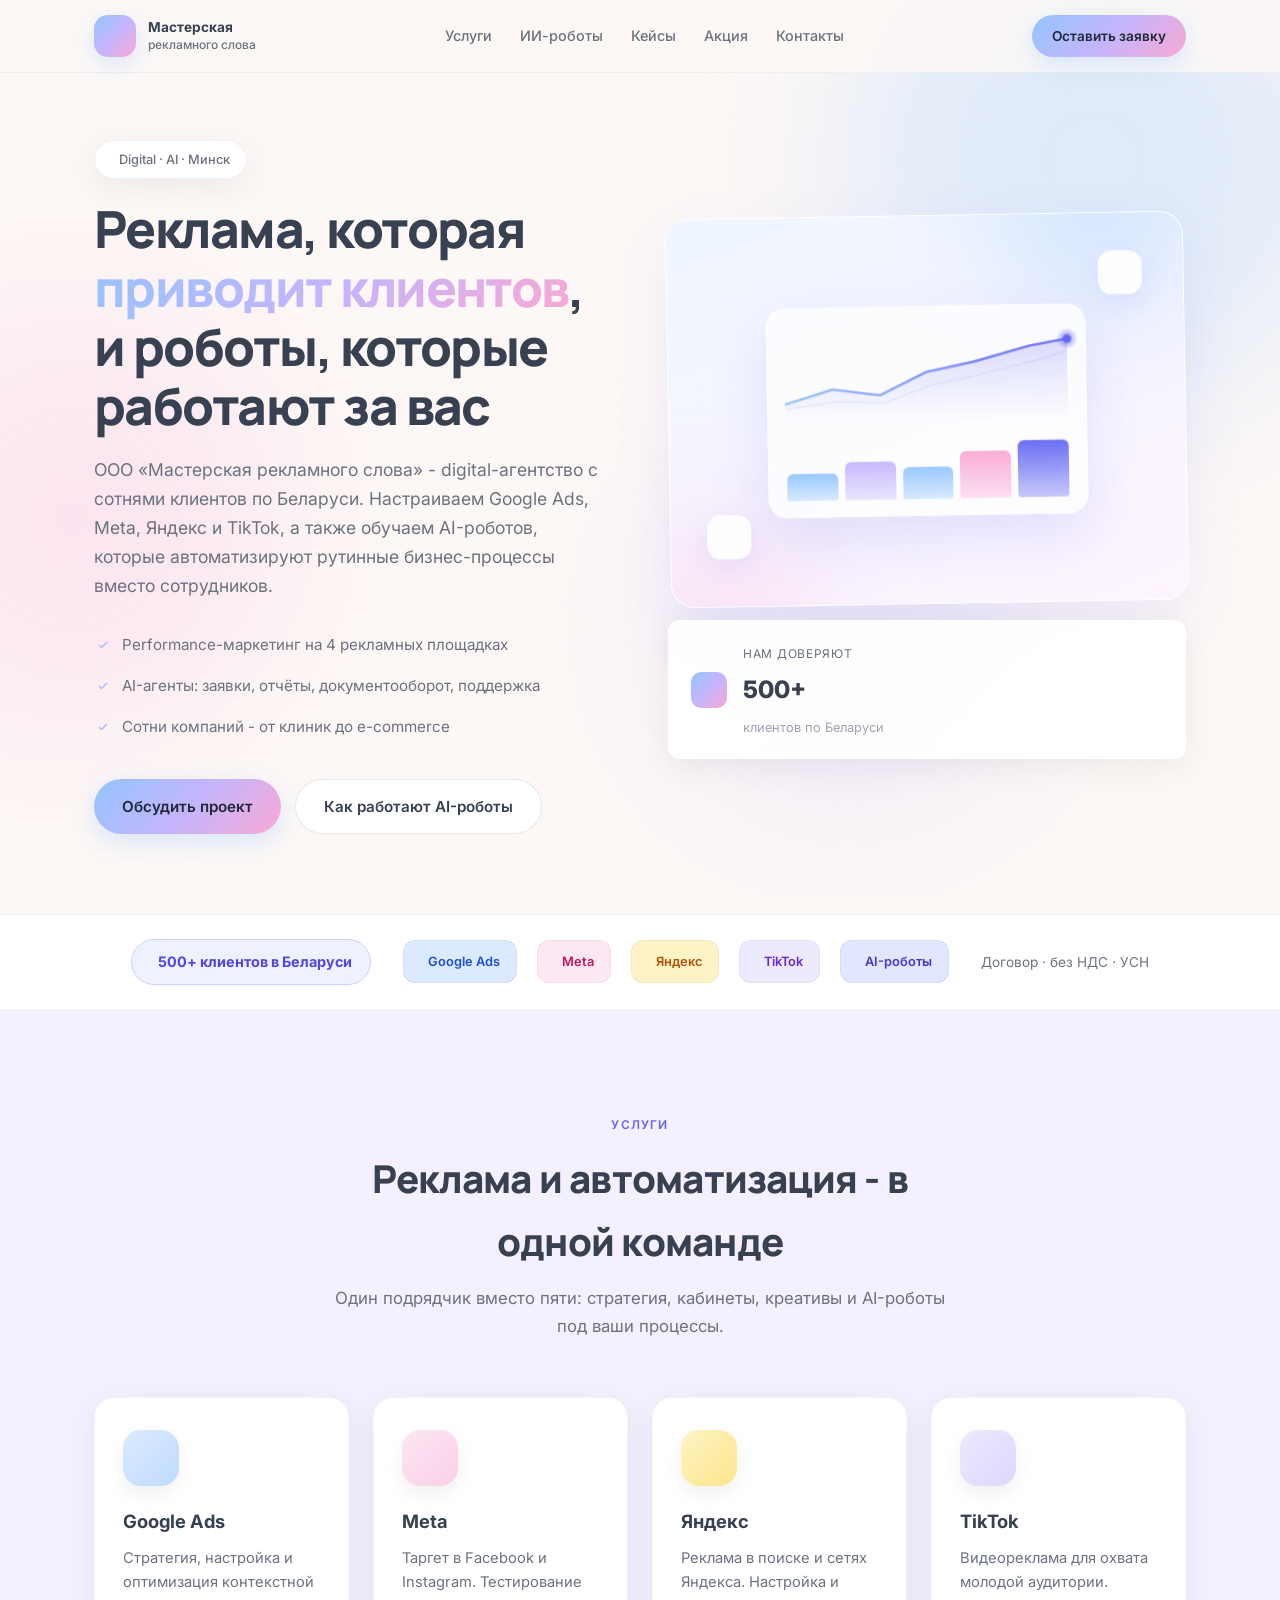
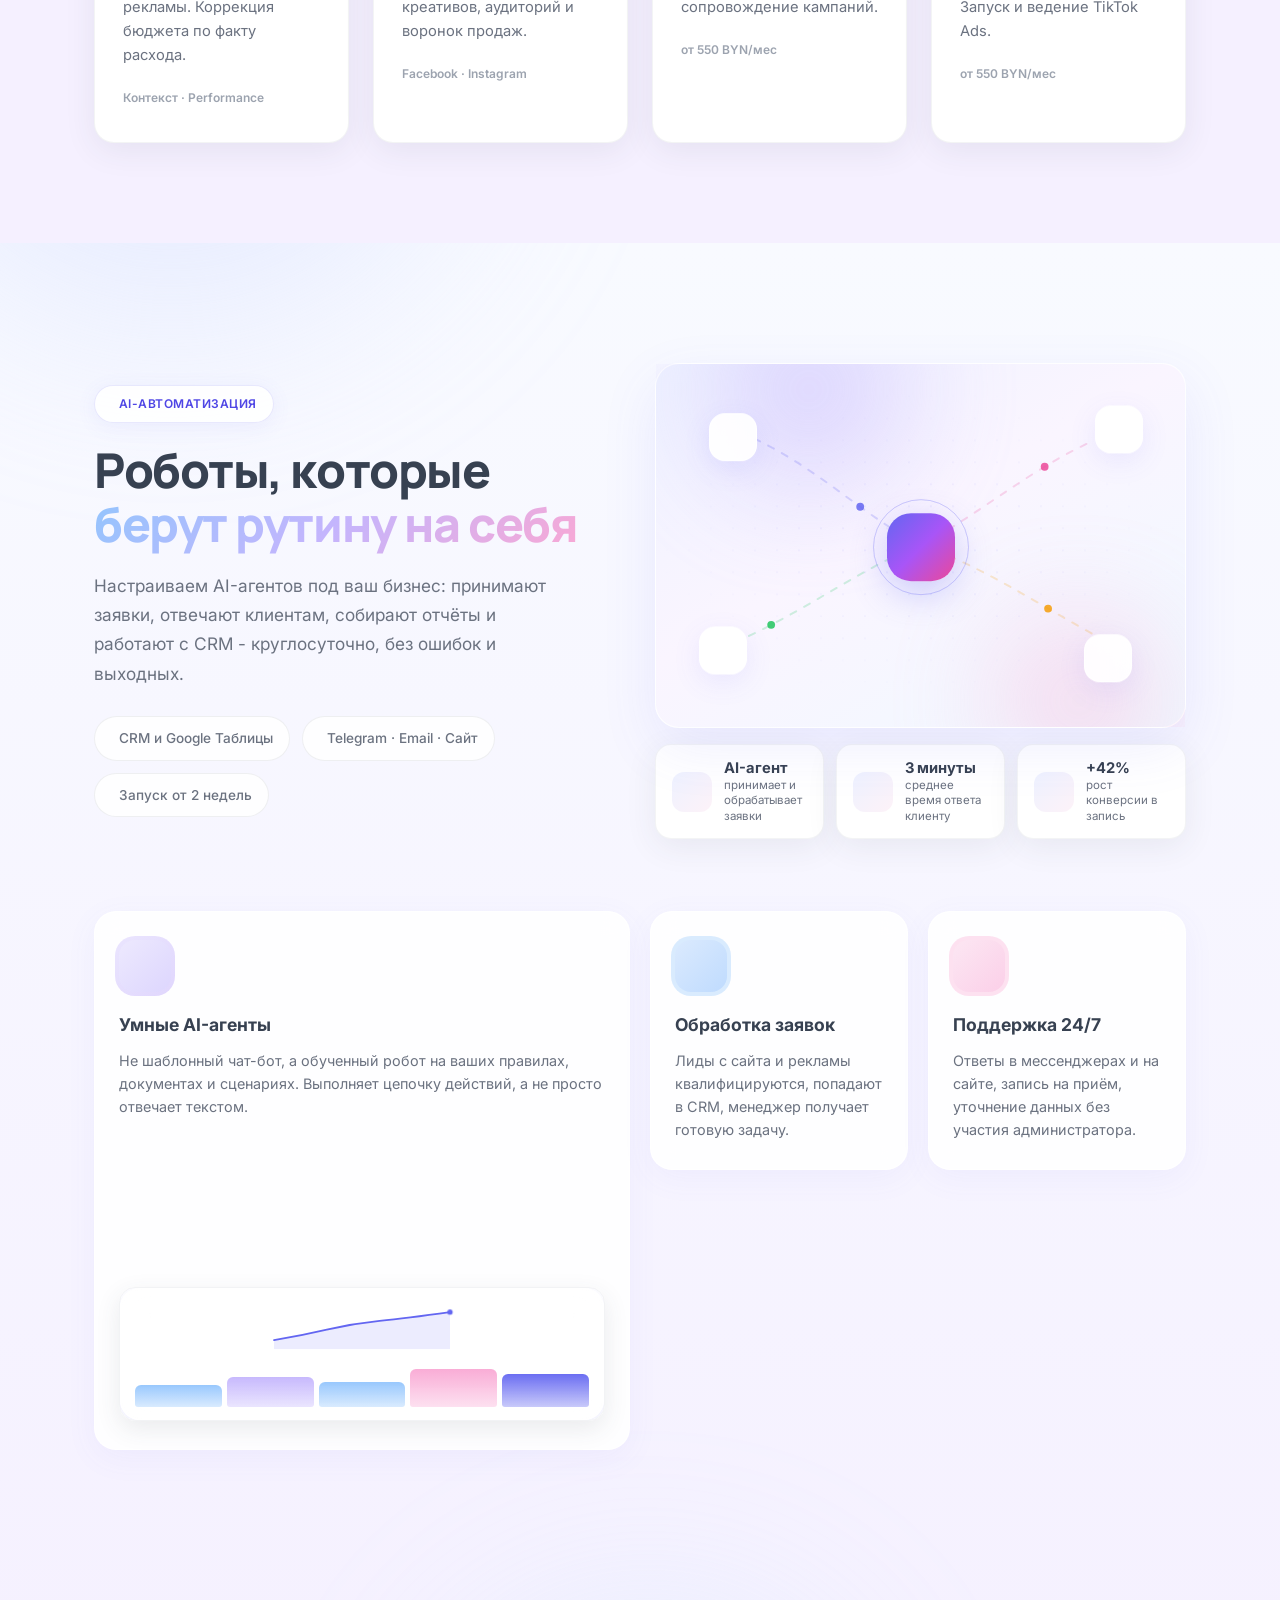
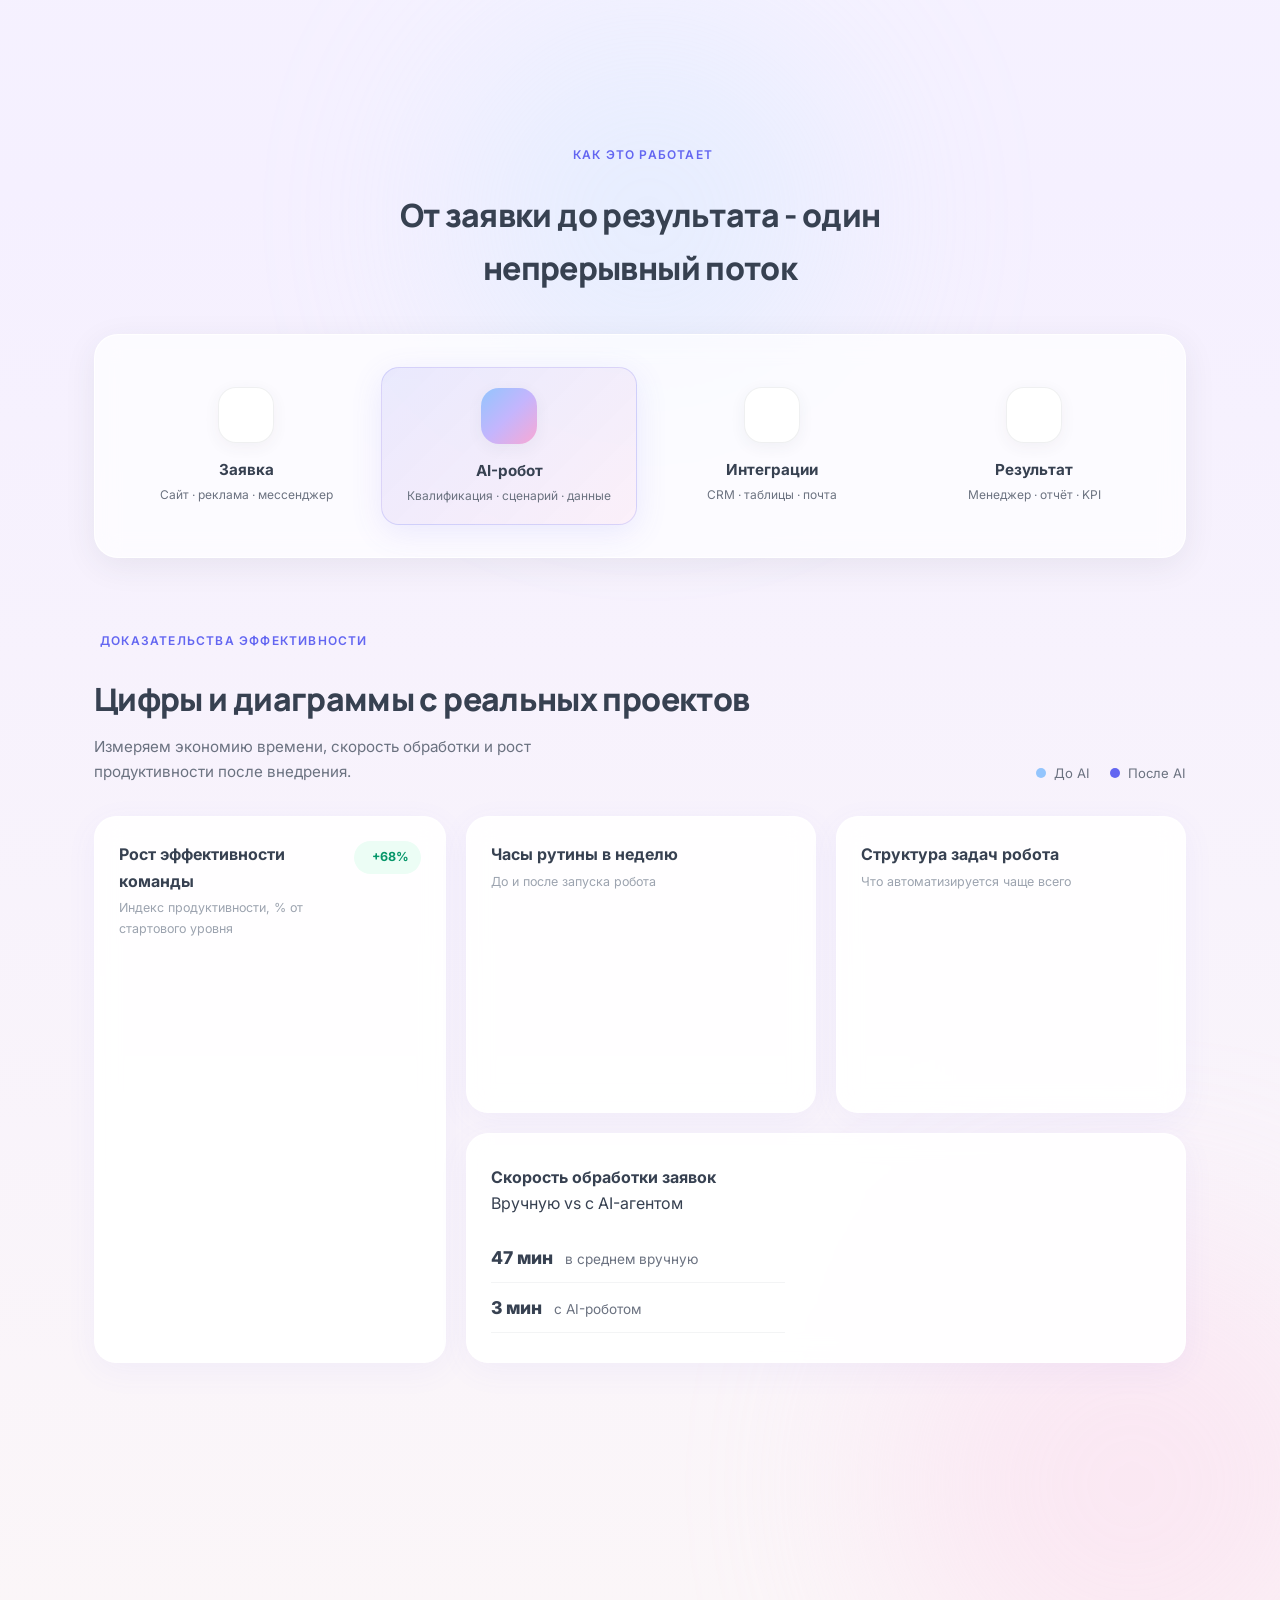
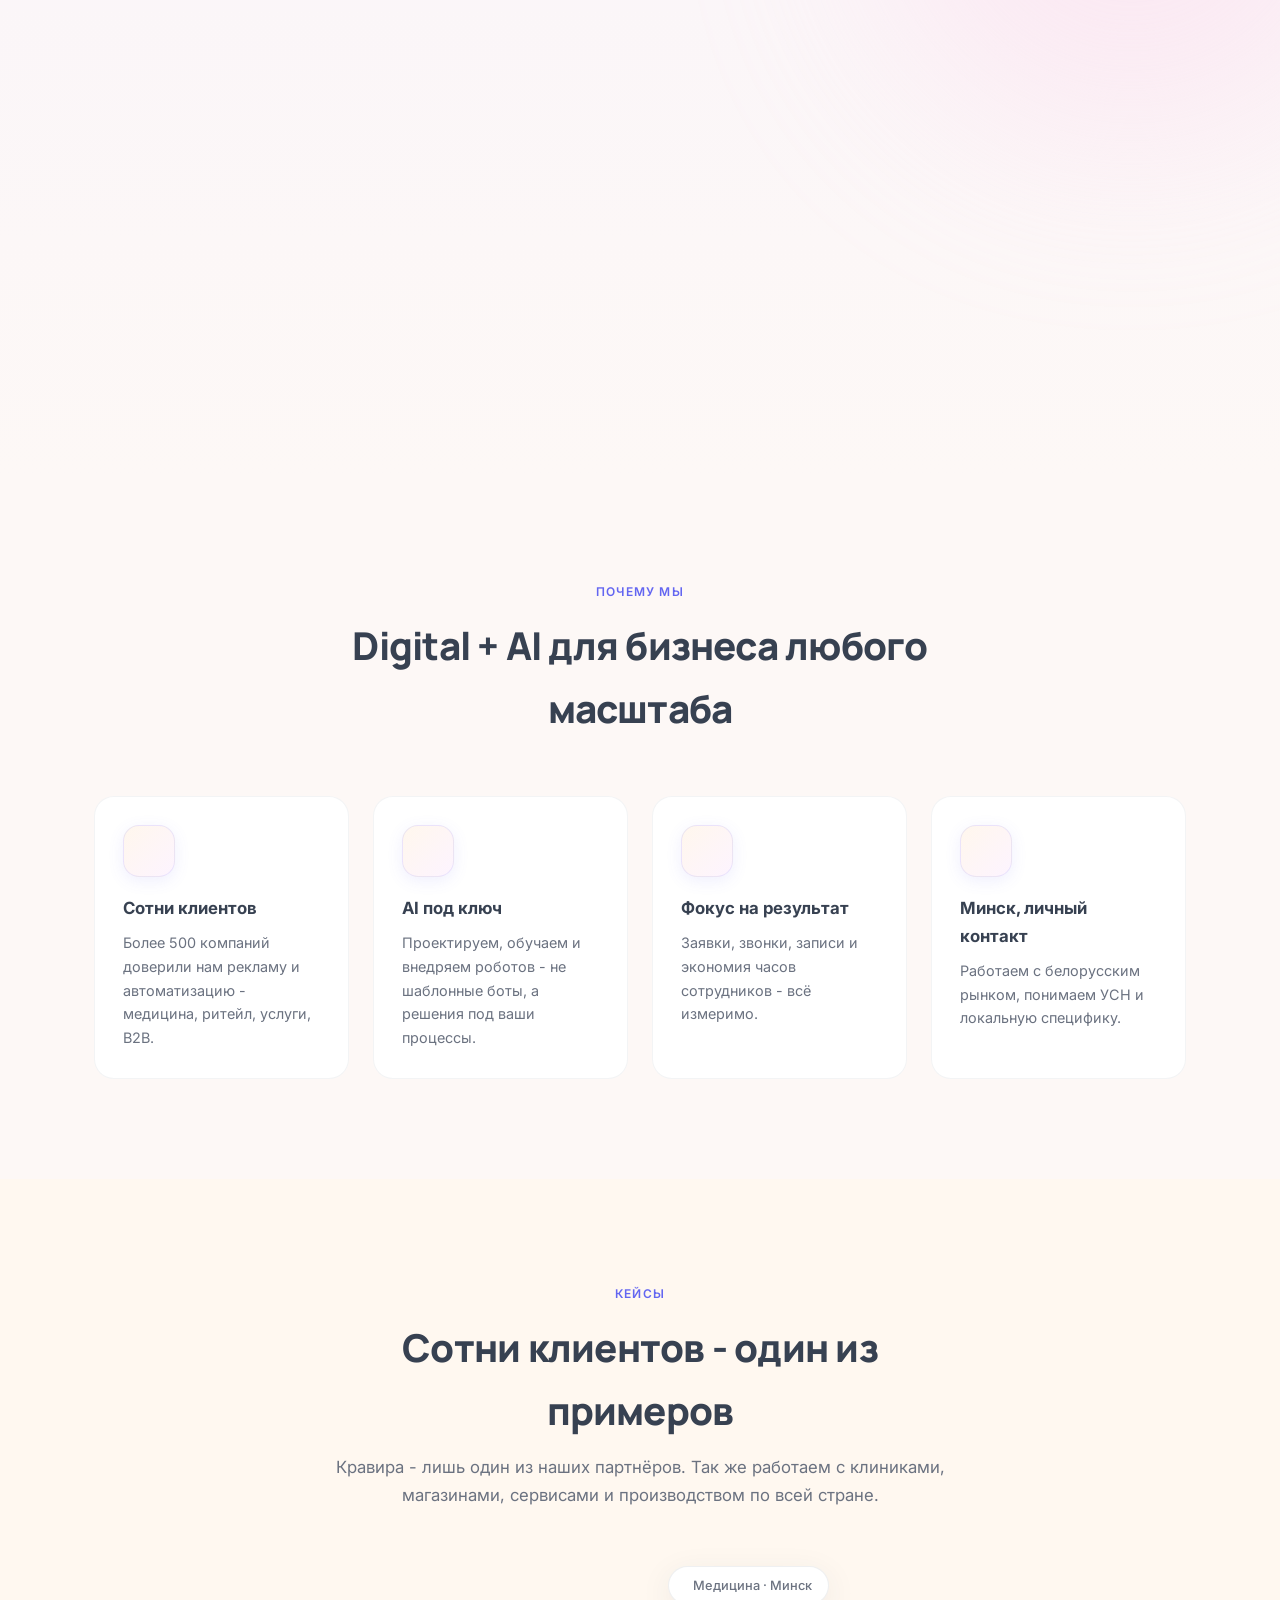
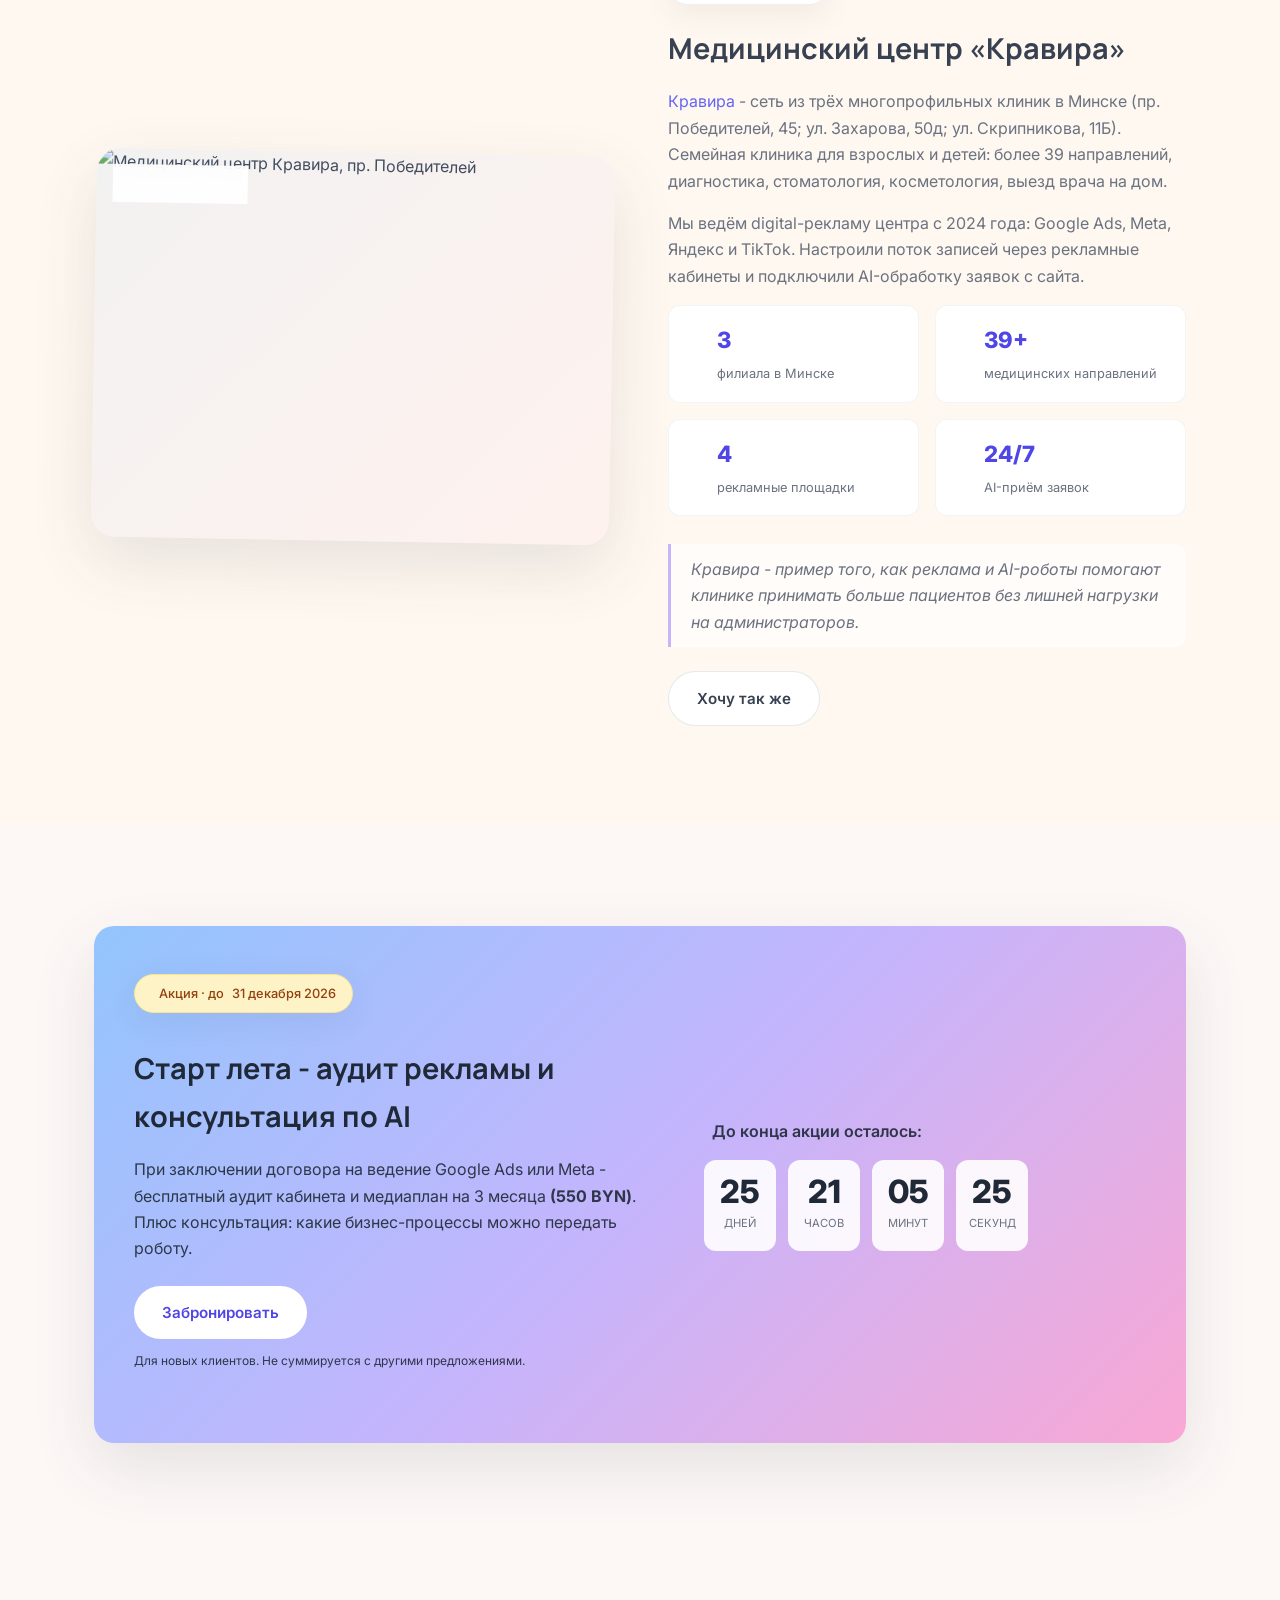
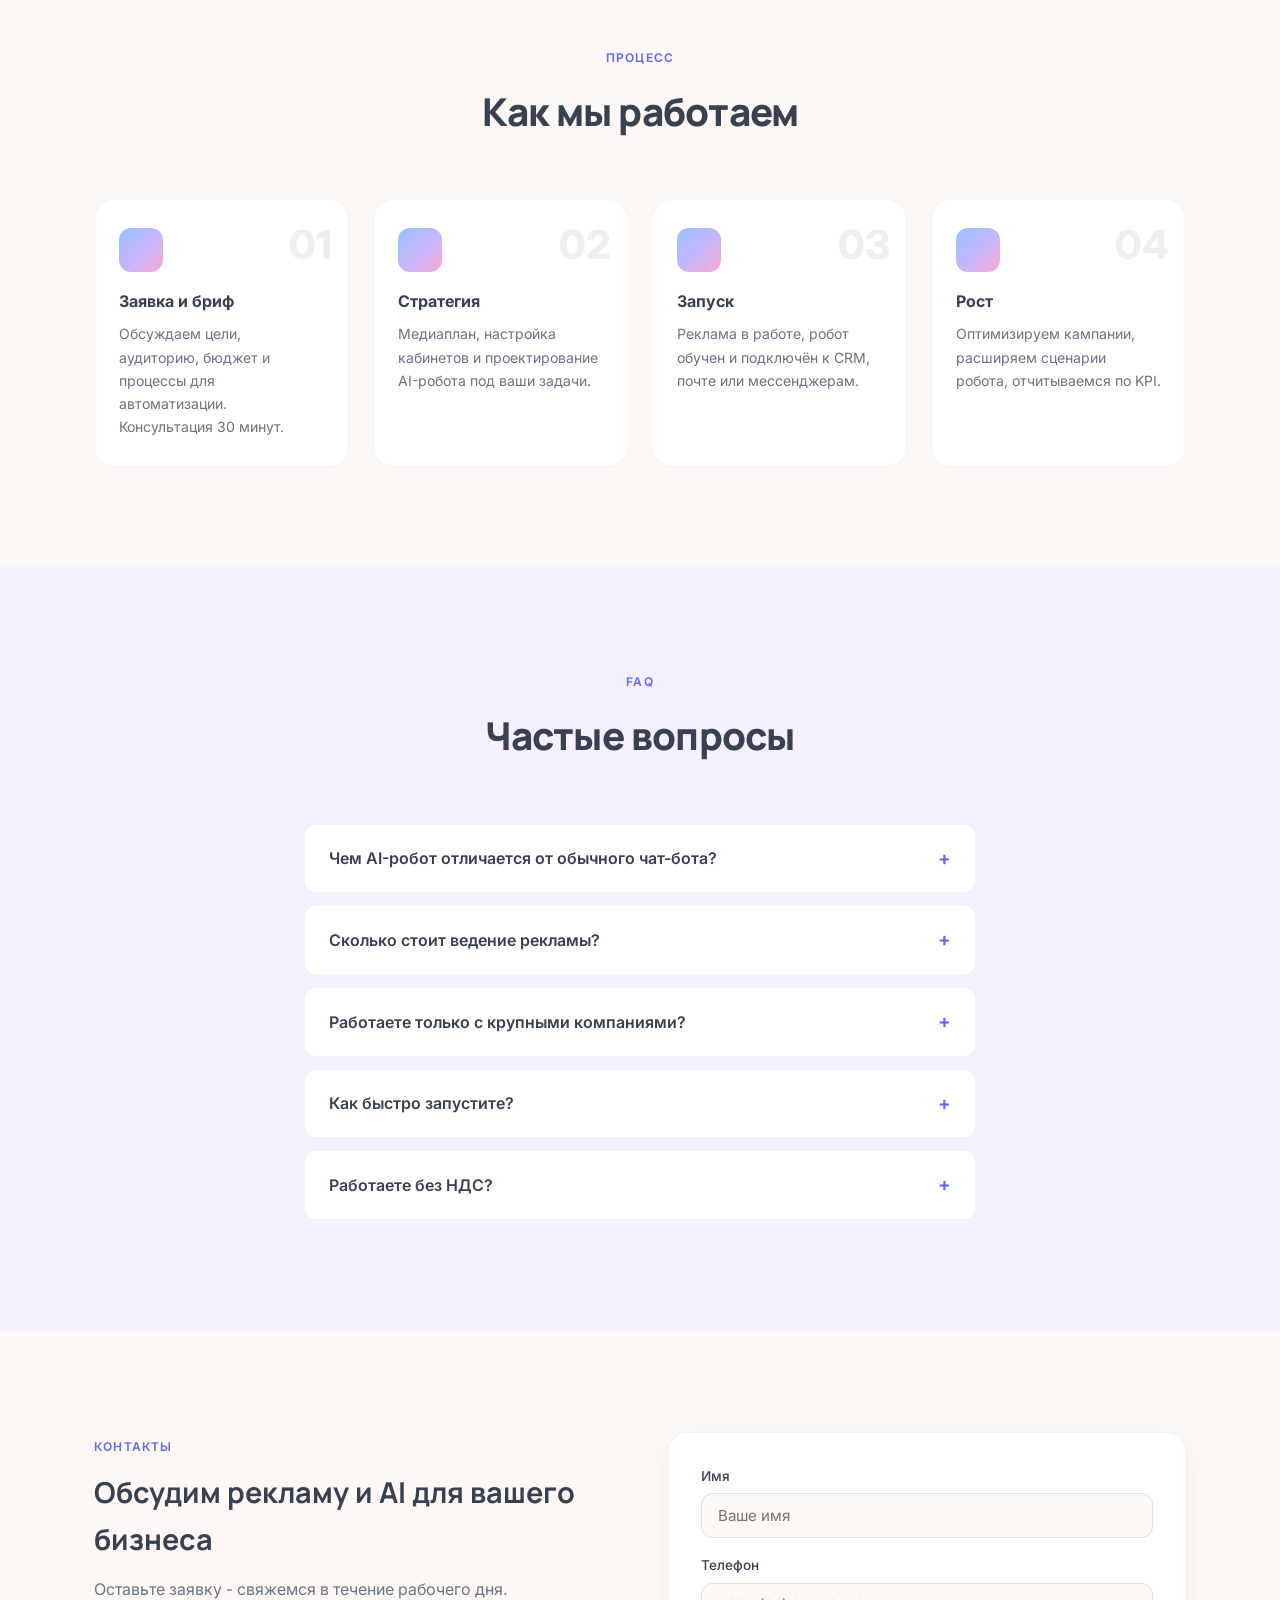
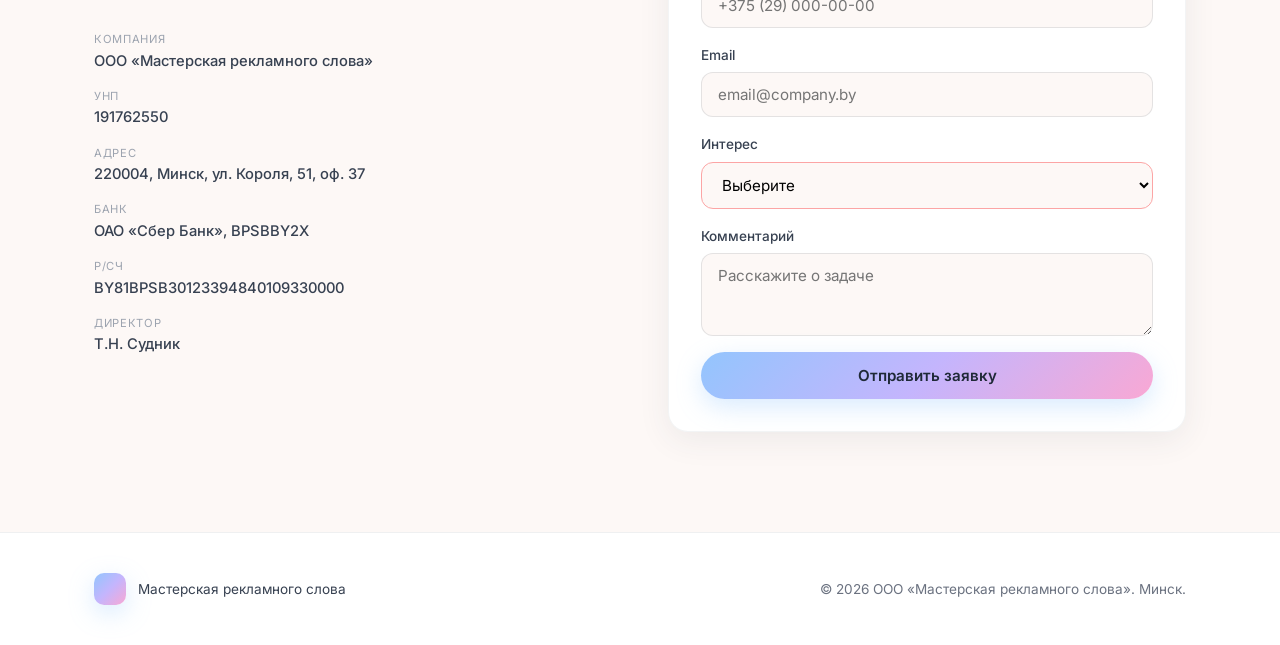
==== commit 48e6cd57: "Deploy site from cursor_disk (2026-07-04)" ====
--- a/index.html
+++ b/index.html
@@ -59,7 +59,7 @@
       <div class="hero__visual reveal">
         <div class="hero__art-stack">
           <div class="art-frame art-frame--hero">
-            <div class="art-scene art-scene--hero">
+            <div class="art-scene art-scene--hero" data-art-scene>
               <div class="art-glow art-glow--sky"></div>
               <div class="art-glow art-glow--rose"></div>
               <div class="art-dots"></div>
@@ -72,12 +72,19 @@
                         <stop offset="100%" stop-color="#6366f1"/>
                       </linearGradient>
                       <linearGradient id="areaGrad" x1="0" y1="0" x2="0" y2="1">
-                        <stop offset="0%" stop-color="#6366f1" stop-opacity="0.18"/>
+                        <stop offset="0%" stop-color="#6366f1" stop-opacity="0.22"/>
                         <stop offset="100%" stop-color="#6366f1" stop-opacity="0"/>
                       </linearGradient>
+                      <filter id="peakGlow" x="-50%" y="-50%" width="200%" height="200%">
+                        <feGaussianBlur stdDeviation="2.5" result="b"/>
+                        <feMerge><feMergeNode in="b"/><feMergeNode in="SourceGraphic"/></feMerge>
+                      </filter>
                     </defs>
+                    <path class="art-viz-line__ghost" d="M0 85 L55 78 L105 80 L155 62 L205 52 L265 38 L300 28"/>
                     <path class="art-viz-line__area" d="M0 80 L50 65 L100 72 L150 48 L200 38 L260 22 L300 15 L300 100 L0 100 Z"/>
                     <path class="art-viz-line__stroke" d="M0 80 L50 65 L100 72 L150 48 L200 38 L260 22 L300 15"/>
+                    <circle class="art-viz-line__peak-halo" cx="300" cy="15" r="10"/>
+                    <circle class="art-viz-line__peak" cx="300" cy="15" r="4.5" filter="url(#peakGlow)"/>
                   </svg>
                   <div class="art-viz-bars">
                     <i style="--h:42%"></i><i style="--h:58%"></i><i style="--h:50%"></i><i style="--h:72%"></i><i style="--h:88%"></i>
@@ -172,15 +179,19 @@
         </div>
         <div class="ai-hero__visual">
           <div class="art-frame">
-            <div class="art-scene art-scene--ai">
+            <div class="art-scene art-scene--ai" data-art-scene>
               <div class="art-glow art-glow--violet"></div>
               <div class="art-glow art-glow--pink"></div>
               <div class="art-dots"></div>
               <svg class="art-links" viewBox="0 0 400 280" aria-hidden="true">
-                <path class="art-link" d="M72 58 C120 80 160 120 200 140"/>
-                <path class="art-link" d="M328 62 C280 85 240 120 200 140"/>
-                <path class="art-link" d="M68 210 C120 185 160 155 200 140"/>
-                <path class="art-link" d="M332 208 C285 182 245 155 200 140"/>
+                <path class="art-link" id="link1" d="M72 58 C120 80 160 120 200 140"/>
+                <path class="art-link" id="link2" d="M328 62 C280 85 240 120 200 140"/>
+                <path class="art-link" id="link3" d="M68 210 C120 185 160 155 200 140"/>
+                <path class="art-link" id="link4" d="M332 208 C285 182 245 155 200 140"/>
+                <circle class="art-link-dot" r="3"><animateMotion dur="2.8s" repeatCount="indefinite" path="M72 58 C120 80 160 120 200 140"/></circle>
+                <circle class="art-link-dot art-link-dot--pink" r="3"><animateMotion dur="3.2s" repeatCount="indefinite" begin="0.6s" path="M328 62 C280 85 240 120 200 140"/></circle>
+                <circle class="art-link-dot art-link-dot--green" r="3"><animateMotion dur="3s" repeatCount="indefinite" begin="1.2s" path="M68 210 C120 185 160 155 200 140"/></circle>
+                <circle class="art-link-dot art-link-dot--amber" r="3"><animateMotion dur="3.4s" repeatCount="indefinite" begin="0.3s" path="M332 208 C285 182 245 155 200 140"/></circle>
               </svg>
               <div class="art-hub">
                 <span class="art-hub__ring art-hub__ring--1"></span>
@@ -218,8 +229,10 @@
           <div class="ai-bento__mini">
             <div class="art-glass art-glass--mini" aria-hidden="true">
               <div class="art-glass__body">
-                <svg class="art-viz-line art-viz-line--mini" viewBox="0 0 200 50">
+                <svg class="art-viz-line art-viz-line--mini" viewBox="0 0 200 50" aria-hidden="true">
+                  <path class="art-viz-line__area art-viz-line__area--mini" d="M0 40 Q30 35 60 28 T120 18 T200 8 L200 50 L0 50 Z"/>
                   <path class="art-viz-line__stroke" d="M0 40 Q30 35 60 28 T120 18 T200 8"/>
+                  <circle class="art-viz-line__peak art-viz-line__peak--mini" cx="200" cy="8" r="3"/>
                 </svg>
                 <div class="art-viz-bars art-viz-bars--mini">
                   <i style="--h:45%"></i><i style="--h:62%"></i><i style="--h:52%"></i><i style="--h:78%"></i><i style="--h:68%"></i>
--- a/graphics.css
+++ b/graphics.css
@@ -6,11 +6,20 @@
   border: 1px solid rgba(255,255,255,0.9);
   box-shadow: 0 20px 56px rgba(99,102,241,0.1);
 }
-.art-frame--hero { transform: rotate(-1deg); }
+.art-frame--hero {
+  transform: rotate(-1deg);
+  transition: transform 0.5s ease;
+}
+.art-frame--hero:has([data-art-scene]:hover) {
+  transform: rotate(-0.5deg) scale(1.005);
+}
 .art-frame--case { transform: rotate(1deg); }
 
 .art-scene {
   position: relative; aspect-ratio: 4/3; min-height: 260px; overflow: hidden;
+  --py: 0;
+  --mx: 0;
+  --my: 0;
 }
 .art-scene--ai { aspect-ratio: 16/11; min-height: 280px; }
 .art-scene--hero { background: linear-gradient(160deg, #eff6ff, #fdf4ff); }
@@ -20,10 +29,22 @@
   position: absolute; border-radius: 50%; filter: blur(56px); pointer-events: none;
   animation: art-glow-drift 10s ease-in-out infinite;
 }
-.art-glow--sky { width: 220px; height: 220px; background: #bfdbfe; top: -30%; right: -5%; opacity: 0.55; }
-.art-glow--rose { width: 180px; height: 180px; background: #fbcfe8; bottom: -25%; left: -8%; opacity: 0.5; animation-delay: -4s; }
-.art-glow--violet { width: 200px; height: 200px; background: #c4b5fd; top: -20%; left: 10%; opacity: 0.45; }
-.art-glow--pink { width: 160px; height: 160px; background: #f9a8d4; bottom: -15%; right: 5%; opacity: 0.4; animation-delay: -3s; }
+.art-glow--sky {
+  width: 220px; height: 220px; background: #bfdbfe; top: -30%; right: -5%; opacity: 0.55;
+  transform: translate3d(calc(var(--mx) * 0.45 * 1px), calc(var(--py) * 0.28 * 1px + var(--my) * 0.22 * 1px), 0);
+}
+.art-glow--rose {
+  width: 180px; height: 180px; background: #fbcfe8; bottom: -25%; left: -8%; opacity: 0.5; animation-delay: -4s;
+  transform: translate3d(calc(var(--mx) * -0.35 * 1px), calc(var(--py) * 0.22 * 1px + var(--my) * -0.18 * 1px), 0);
+}
+.art-glow--violet {
+  width: 200px; height: 200px; background: #c4b5fd; top: -20%; left: 10%; opacity: 0.45;
+  transform: translate3d(calc(var(--mx) * 0.4 * 1px), calc(var(--py) * 0.3 * 1px), 0);
+}
+.art-glow--pink {
+  width: 160px; height: 160px; background: #f9a8d4; bottom: -15%; right: 5%; opacity: 0.4; animation-delay: -3s;
+  transform: translate3d(calc(var(--mx) * -0.3 * 1px), calc(var(--py) * 0.24 * 1px + var(--my) * 0.2 * 1px), 0);
+}
 @keyframes art-glow-drift {
   0%, 100% { transform: translate(0, 0); }
   50% { transform: translate(10px, -8px); }
@@ -34,49 +55,100 @@
   background-image: radial-gradient(circle, rgba(99,102,241,0.18) 1px, transparent 1px);
   background-size: 22px 22px;
   mask-image: radial-gradient(ellipse 75% 65% at 50% 50%, #000 15%, transparent 70%);
+  transform: translate3d(calc(var(--mx) * 0.15 * 1px), calc(var(--py) * 0.12 * 1px), 0);
 }
 
 /* Glass card - central visual (charts only, no labels) */
 .art-glass {
-  position: absolute; top: 50%; left: 50%; transform: translate(-50%, -50%);
+  position: absolute; top: 50%; left: 50%;
   width: 72%; max-width: 320px; border-radius: 20px;
   background: rgba(255,255,255,0.72); backdrop-filter: blur(16px);
   border: 1px solid rgba(255,255,255,0.95);
   box-shadow: 0 16px 48px rgba(99,102,241,0.12);
-  animation: art-glass-float 6s ease-in-out infinite;
+  transform: translate3d(
+    calc(-50% + var(--mx) * -0.2 * 1px),
+    calc(-50% + var(--py) * -0.22 * 1px + var(--my) * -0.14 * 1px),
+    0
+  );
   z-index: 2;
+  transition: box-shadow 0.4s ease;
+}
+.art-scene.art-inview .art-glass {
+  box-shadow: 0 22px 56px rgba(99,102,241,0.16);
 }
 .art-glass--mini {
   position: relative; top: auto; left: auto; transform: none;
   width: 100%; max-width: none; animation: none;
   background: rgba(255,255,255,0.85);
 }
-.art-glass__body { padding: 20px 18px 16px; }
-.art-glass--mini .art-glass__body { padding: 16px 14px 12px; }
+.art-glass__body { padding: 20px 18px 16px; animation: art-glass-float 6s ease-in-out infinite; }
+.art-glass--mini .art-glass__body { padding: 16px 14px 12px; animation: none; }
 @keyframes art-glass-float {
-  0%, 100% { transform: translate(-50%, -50%); }
-  50% { transform: translate(-50%, calc(-50% - 6px)); }
+  0%, 100% { transform: translateY(0); }
+  50% { transform: translateY(-7px); }
 }
 
 /* Line chart SVG */
 .art-viz-line {
   width: 100%; height: auto; display: block; margin-bottom: 14px;
+  overflow: visible;
 }
 .art-viz-line--mini { margin-bottom: 10px; height: 44px; }
+.art-viz-line__ghost {
+  fill: none; stroke: rgba(99,102,241,0.12); stroke-width: 1.5; stroke-dasharray: 4 6;
+  stroke-linecap: round;
+  animation: art-ghost-draw 3s ease-out 0.2s forwards, art-ghost-pulse 4s ease-in-out 3.5s infinite;
+  stroke-dasharray: 400; stroke-dashoffset: 400;
+}
+@keyframes art-ghost-draw { to { stroke-dashoffset: 0; } }
+@keyframes art-ghost-pulse {
+  0%, 100% { opacity: 0.5; }
+  50% { opacity: 1; }
+}
 .art-viz-line__area {
   fill: url(#areaGrad); opacity: 0;
+  animation: art-fade-in 1.2s ease-out 0.5s forwards, art-area-breathe 5s ease-in-out 2s infinite;
+}
+.art-viz-line__area--mini {
+  fill: rgba(99,102,241,0.12); opacity: 0;
   animation: art-fade-in 1s ease-out 0.3s forwards;
 }
 .art-viz-line__stroke {
   fill: none; stroke: url(#lineGrad); stroke-width: 2.5; stroke-linecap: round; stroke-linejoin: round;
   stroke-dasharray: 400; stroke-dashoffset: 400;
-  animation: art-draw 2s ease-out 0.4s forwards;
+  animation: art-draw 2.2s cubic-bezier(0.4, 0, 0.2, 1) 0.4s forwards;
 }
 .art-viz-line--mini .art-viz-line__stroke {
   stroke: #6366f1; stroke-width: 2; stroke-dasharray: 220; stroke-dashoffset: 220;
+  animation: art-draw 1.8s ease-out 0.2s forwards;
+}
+.art-viz-line__peak {
+  fill: #6366f1; opacity: 0; transform-box: fill-box; transform-origin: center;
+  animation: art-peak-in 0.45s ease-out 2.5s forwards, art-peak-pulse 2.5s ease-in-out 3s infinite;
+}
+.art-viz-line__peak--mini {
+  animation: art-peak-in 0.4s ease-out 1.8s forwards, art-peak-pulse 2.5s ease-in-out 2.2s infinite;
+}
+.art-viz-line__peak-halo {
+  fill: #6366f1; opacity: 0; transform-box: fill-box; transform-origin: center;
+  animation: art-halo-in 0.6s ease-out 2.6s forwards, art-halo-pulse 2.5s ease-in-out 3.1s infinite;
 }
 @keyframes art-draw { to { stroke-dashoffset: 0; } }
 @keyframes art-fade-in { to { opacity: 1; } }
+@keyframes art-area-breathe {
+  0%, 100% { opacity: 1; }
+  50% { opacity: 0.82; }
+}
+@keyframes art-peak-in { to { opacity: 1; } }
+@keyframes art-peak-pulse {
+  0%, 100% { transform: scale(1); }
+  50% { transform: scale(1.35); }
+}
+@keyframes art-halo-in { to { opacity: 0.2; } }
+@keyframes art-halo-pulse {
+  0%, 100% { transform: scale(1); opacity: 0.15; }
+  50% { transform: scale(1.4); opacity: 0.28; }
+}
 
 /* Bar columns */
 .art-viz-bars {
@@ -86,21 +158,31 @@
 .art-viz-bars i {
   flex: 1; display: block; height: var(--h, 50%); border-radius: 6px 6px 3px 3px;
   background: linear-gradient(180deg, rgba(147,197,253,0.95), rgba(147,197,253,0.35));
-  transform-origin: bottom;
-  animation: art-bar-rise 0.9s ease-out backwards, art-bar-idle 4s ease-in-out 1s infinite;
-}
-.art-viz-bars i:nth-child(1) { animation-delay: 0.05s, 1.05s; }
-.art-viz-bars i:nth-child(2) { animation-delay: 0.12s, 1.12s; background: linear-gradient(180deg, rgba(196,181,253,0.95), rgba(196,181,253,0.35)); }
-.art-viz-bars i:nth-child(3) { animation-delay: 0.19s, 1.19s; }
-.art-viz-bars i:nth-child(4) { animation-delay: 0.26s, 1.26s; background: linear-gradient(180deg, rgba(249,168,212,0.95), rgba(249,168,212,0.35)); }
-.art-viz-bars i:nth-child(5) { animation-delay: 0.33s, 1.33s; background: linear-gradient(180deg, rgba(99,102,241,0.95), rgba(99,102,241,0.35)); }
+  transform-origin: bottom; position: relative; overflow: hidden;
+  animation: art-bar-rise 1s cubic-bezier(0.34, 1.2, 0.64, 1) backwards, art-bar-idle 4s ease-in-out 1.2s infinite;
+}
+.art-viz-bars i::after {
+  content: ""; position: absolute; inset: 0;
+  background: linear-gradient(105deg, transparent 30%, rgba(255,255,255,0.45) 50%, transparent 70%);
+  transform: translateX(-120%);
+  animation: art-bar-shine 3.5s ease-in-out 1.5s infinite;
+}
+@keyframes art-bar-shine {
+  0%, 100% { transform: translateX(-120%); }
+  45%, 55% { transform: translateX(120%); }
+}
+.art-viz-bars i:nth-child(1) { animation-delay: 0.05s, 1.25s; }
+.art-viz-bars i:nth-child(2) { animation-delay: 0.12s, 1.32s; background: linear-gradient(180deg, rgba(196,181,253,0.95), rgba(196,181,253,0.35)); }
+.art-viz-bars i:nth-child(3) { animation-delay: 0.19s, 1.39s; }
+.art-viz-bars i:nth-child(4) { animation-delay: 0.26s, 1.46s; background: linear-gradient(180deg, rgba(249,168,212,0.95), rgba(249,168,212,0.35)); }
+.art-viz-bars i:nth-child(5) { animation-delay: 0.33s, 1.53s; background: linear-gradient(180deg, rgba(99,102,241,0.95), rgba(99,102,241,0.35)); }
 @keyframes art-bar-rise {
-  from { transform: scaleY(0); }
-  to { transform: scaleY(1); }
+  from { transform: scaleY(0); opacity: 0.5; }
+  to { transform: scaleY(1); opacity: 1; }
 }
 @keyframes art-bar-idle {
-  0%, 100% { opacity: 1; }
-  50% { opacity: 0.88; }
+  0%, 100% { transform: scaleY(1); filter: brightness(1); }
+  50% { transform: scaleY(0.94); filter: brightness(1.05); }
 }
 
 /* Icon chips at corners - icon only, positioned away from center card */
@@ -113,31 +195,48 @@
   display: flex; align-items: center; justify-content: center;
   animation: art-chip-float 5s ease-in-out infinite;
 }
+.art-chip--a {
+  top: 10%; right: 8%; animation-delay: 0s;
+  transform: translate3d(calc(var(--mx) * 0.55 * 1px), calc(var(--py) * 0.38 * 1px + var(--my) * 0.3 * 1px), 0);
+}
+.art-chip--b {
+  bottom: 12%; left: 7%; animation-delay: -2s;
+  transform: translate3d(calc(var(--mx) * -0.45 * 1px), calc(var(--py) * 0.32 * 1px + var(--my) * -0.25 * 1px), 0);
+}
+@keyframes art-chip-float {
+  0%, 100% { margin-top: 0; }
+  50% { margin-top: -5px; }
+}
+
 .art-chip svg { width: 20px; height: 20px; color: #6366f1; }
-.art-chip--a { top: 10%; right: 8%; animation-delay: 0s; }
-.art-chip--b { bottom: 12%; left: 7%; animation-delay: -2s; }
 .art-chip--b svg { color: #ec4899; }
-@keyframes art-chip-float {
-  0%, 100% { transform: translateY(0); }
-  50% { transform: translateY(-5px); }
-}
 
 /* AI hub-and-spoke network */
 .art-links {
   position: absolute; inset: 0; width: 100%; height: 100%; z-index: 1;
+  transform: translate3d(calc(var(--mx) * 0.12 * 1px), calc(var(--py) * 0.1 * 1px), 0);
 }
 .art-link {
   fill: none; stroke: rgba(99,102,241,0.22); stroke-width: 1.5; stroke-linecap: round;
-  stroke-dasharray: 5 7; animation: art-link-flow 3s linear infinite;
-}
+  stroke-dasharray: 5 7; animation: art-link-flow 2.5s linear infinite;
+}
+.art-link-dot { fill: #6366f1; opacity: 0.85; }
+.art-link-dot--pink { fill: #ec4899; }
+.art-link-dot--green { fill: #22c55e; }
+.art-link-dot--amber { fill: #f59e0b; }
 .art-link:nth-child(2) { animation-delay: 0.5s; stroke: rgba(236,72,153,0.2); }
 .art-link:nth-child(3) { animation-delay: 1s; stroke: rgba(34,197,94,0.2); }
 .art-link:nth-child(4) { animation-delay: 1.5s; stroke: rgba(245,158,11,0.2); }
 @keyframes art-link-flow { to { stroke-dashoffset: -24; } }
 
 .art-hub {
-  position: absolute; top: 50%; left: 50%; transform: translate(-50%, -50%);
+  position: absolute; top: 50%; left: 50%;
   width: 96px; height: 96px; z-index: 3;
+  transform: translate3d(
+    calc(-50% + var(--mx) * -0.25 * 1px),
+    calc(-50% + var(--py) * -0.2 * 1px + var(--my) * -0.15 * 1px),
+    0
+  );
 }
 .art-hub__ring {
   position: absolute; inset: 0; border-radius: 50%;
@@ -169,19 +268,32 @@
   border: 1px solid rgba(255,255,255,0.95);
   box-shadow: 0 8px 28px rgba(99,102,241,0.1);
   display: flex; align-items: center; justify-content: center;
-  animation: art-sat-float 4s ease-in-out infinite;
+  animation: art-sat-glow 3.5s ease-in-out infinite;
+  transition: box-shadow 0.3s ease;
 }
 .art-sat svg { width: 22px; height: 22px; color: #6366f1; }
-.art-sat--1 { top: 14%; left: 10%; animation-delay: 0s; }
-.art-sat--2 { top: 12%; right: 8%; animation-delay: -1s; }
+.art-sat--1 {
+  top: 14%; left: 10%; animation-delay: 0s;
+  transform: translate3d(calc(var(--mx) * 0.5 * 1px), calc(var(--py) * 0.32 * 1px + var(--my) * 0.28 * 1px), 0);
+}
+.art-sat--2 {
+  top: 12%; right: 8%; animation-delay: -1s;
+  transform: translate3d(calc(var(--mx) * -0.42 * 1px), calc(var(--py) * 0.28 * 1px + var(--my) * 0.22 * 1px), 0);
+}
 .art-sat--2 svg { color: #ec4899; }
-.art-sat--3 { bottom: 14%; left: 8%; animation-delay: -2s; }
+.art-sat--3 {
+  bottom: 14%; left: 8%; animation-delay: -2s;
+  transform: translate3d(calc(var(--mx) * 0.38 * 1px), calc(var(--py) * 0.26 * 1px + var(--my) * -0.2 * 1px), 0);
+}
 .art-sat--3 svg { color: #059669; }
-.art-sat--4 { bottom: 12%; right: 10%; animation-delay: -3s; }
+.art-sat--4 {
+  bottom: 12%; right: 10%; animation-delay: -3s;
+  transform: translate3d(calc(var(--mx) * -0.48 * 1px), calc(var(--py) * 0.3 * 1px + var(--my) * -0.24 * 1px), 0);
+}
 .art-sat--4 svg { color: #d97706; }
-@keyframes art-sat-float {
-  0%, 100% { transform: translateY(0); }
-  50% { transform: translateY(-4px); }
+@keyframes art-sat-glow {
+  0%, 100% { box-shadow: 0 8px 28px rgba(99,102,241,0.1); }
+  50% { box-shadow: 0 14px 36px rgba(99,102,241,0.2); }
 }
 
 /* Proof card thumbs */
@@ -282,11 +394,17 @@
 }
 
 @media (prefers-reduced-motion: reduce) {
-  .art-glow, .art-glass, .art-chip, .art-viz-bars i,
-  .art-viz-line__stroke, .art-viz-line__area, .art-link,
-  .art-hub__ring, .art-hub__core, .art-sat, .art-thumb__blob, .art-thumb__icon {
+  .art-glow, .art-chip, .art-viz-bars i,
+  .art-viz-line__stroke, .art-viz-line__area, .art-viz-line__ghost,
+  .art-viz-line__peak, .art-viz-line__peak-halo, .art-link,
+  .art-hub__ring, .art-hub__core, .art-sat, .art-thumb__blob, .art-thumb__icon,
+  .art-glass__body, .art-viz-bars i::after {
     animation: none;
   }
-  .art-viz-line__stroke { stroke-dashoffset: 0; }
-  .art-viz-line__area { opacity: 1; }
-}
+  .art-glow, .art-dots, .art-glass, .art-chip, .art-links, .art-hub, .art-sat {
+    transform: none !important;
+  }
+  .art-viz-line__stroke, .art-viz-line__ghost { stroke-dashoffset: 0; }
+  .art-viz-line__area, .art-viz-line__peak, .art-viz-line__peak-halo { opacity: 1; }
+  .art-link-dot { display: none; }
+}
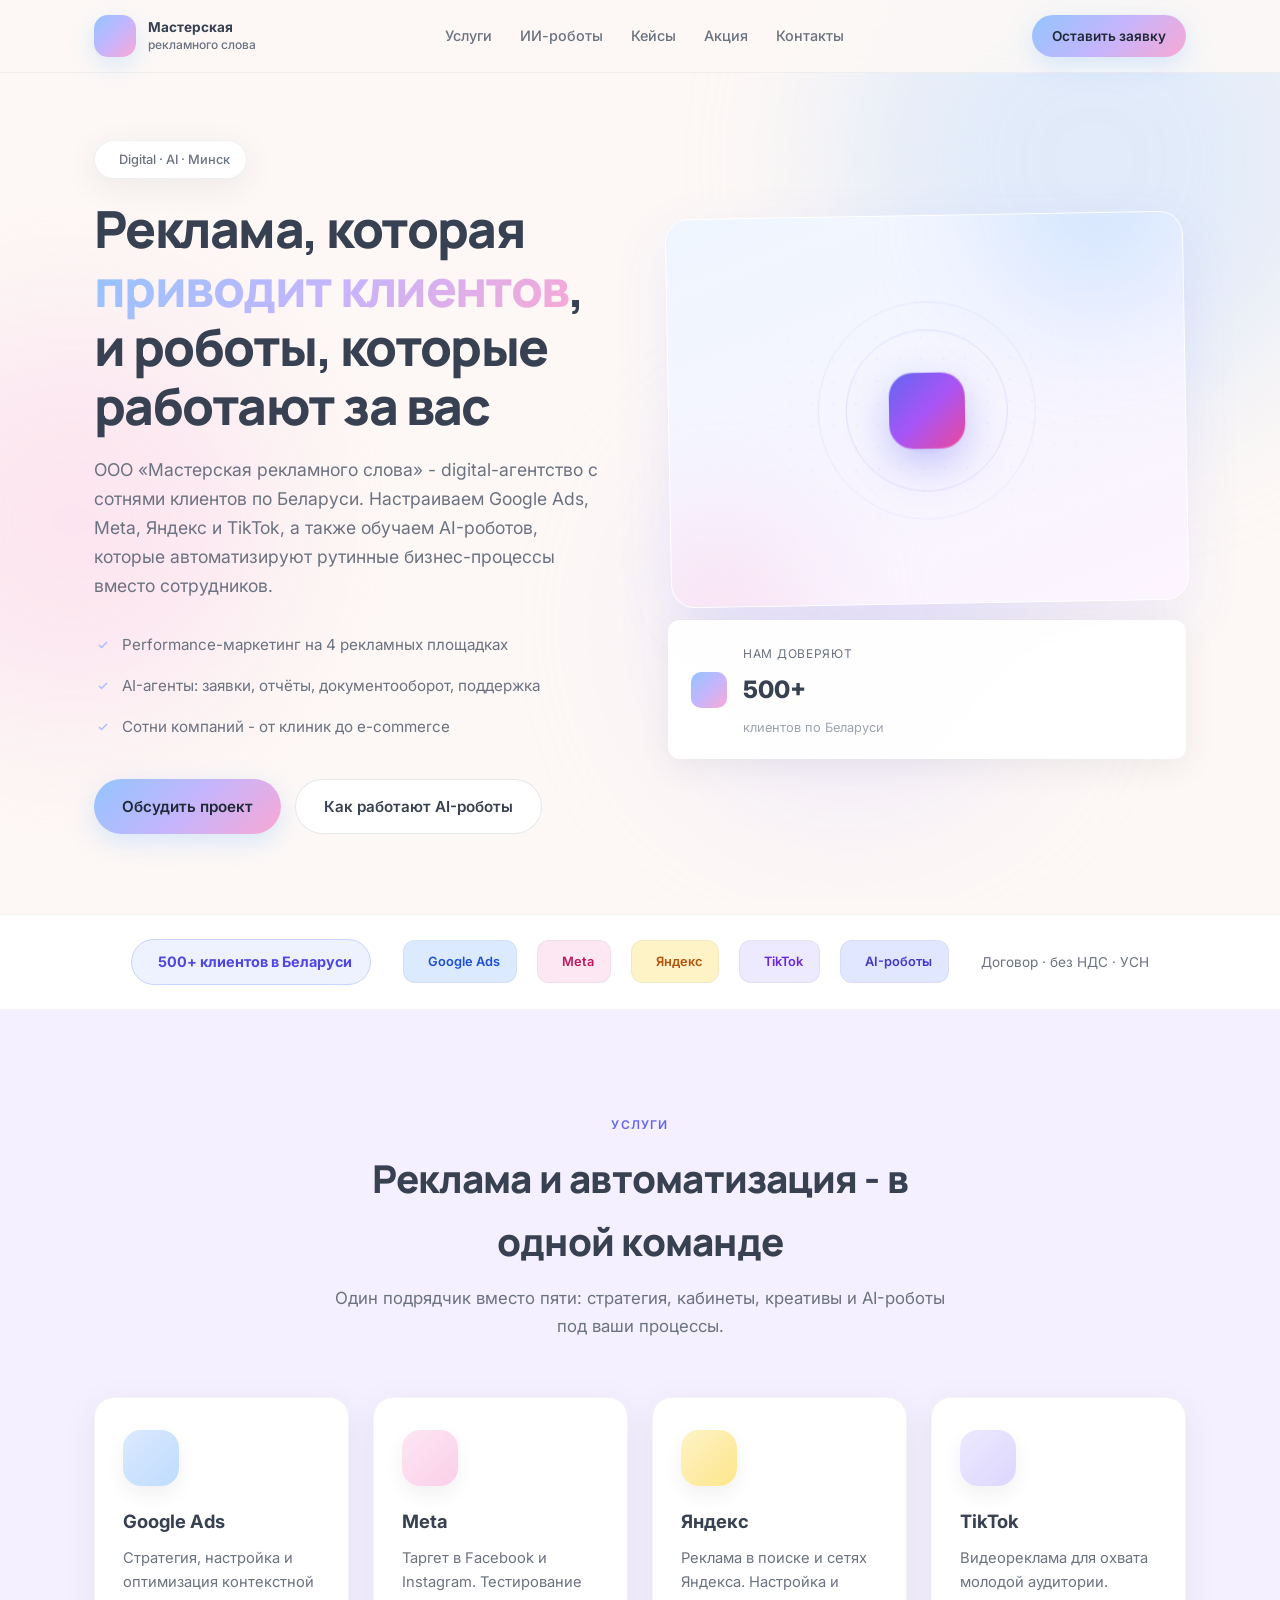
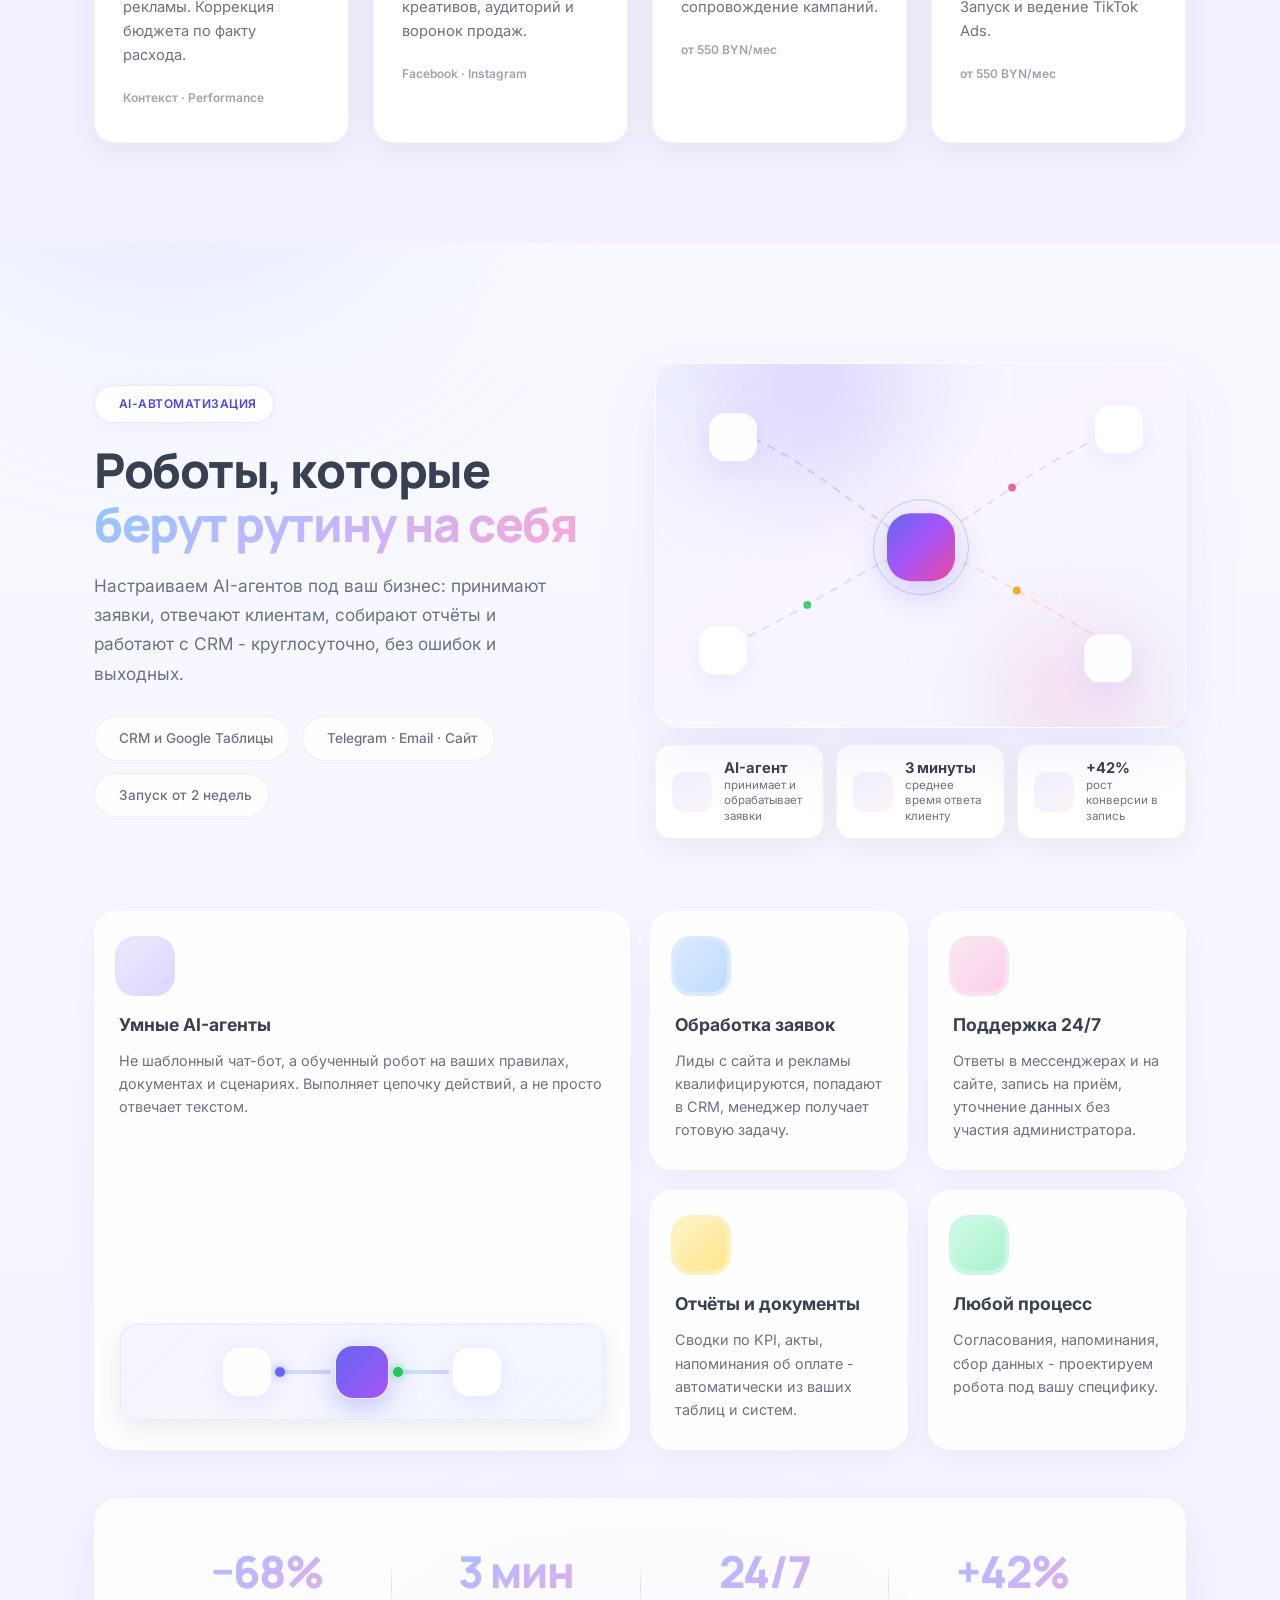
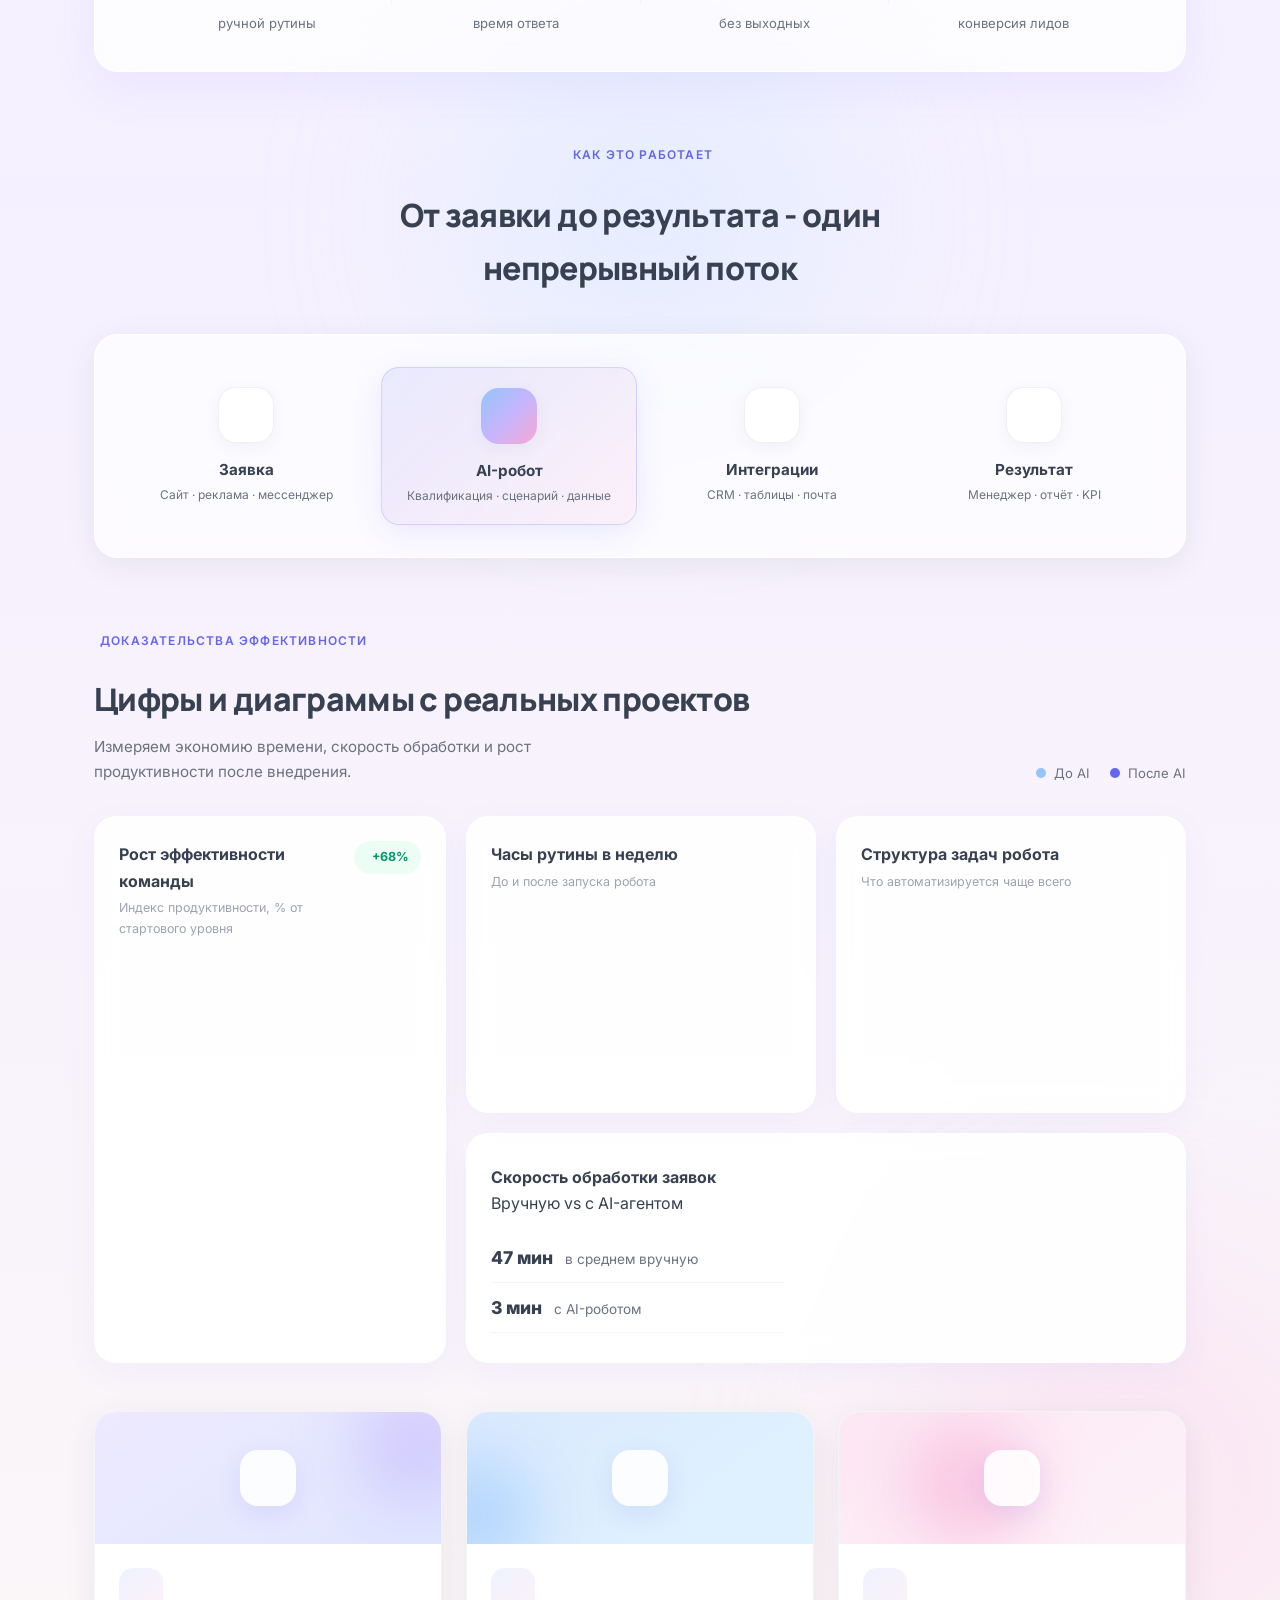
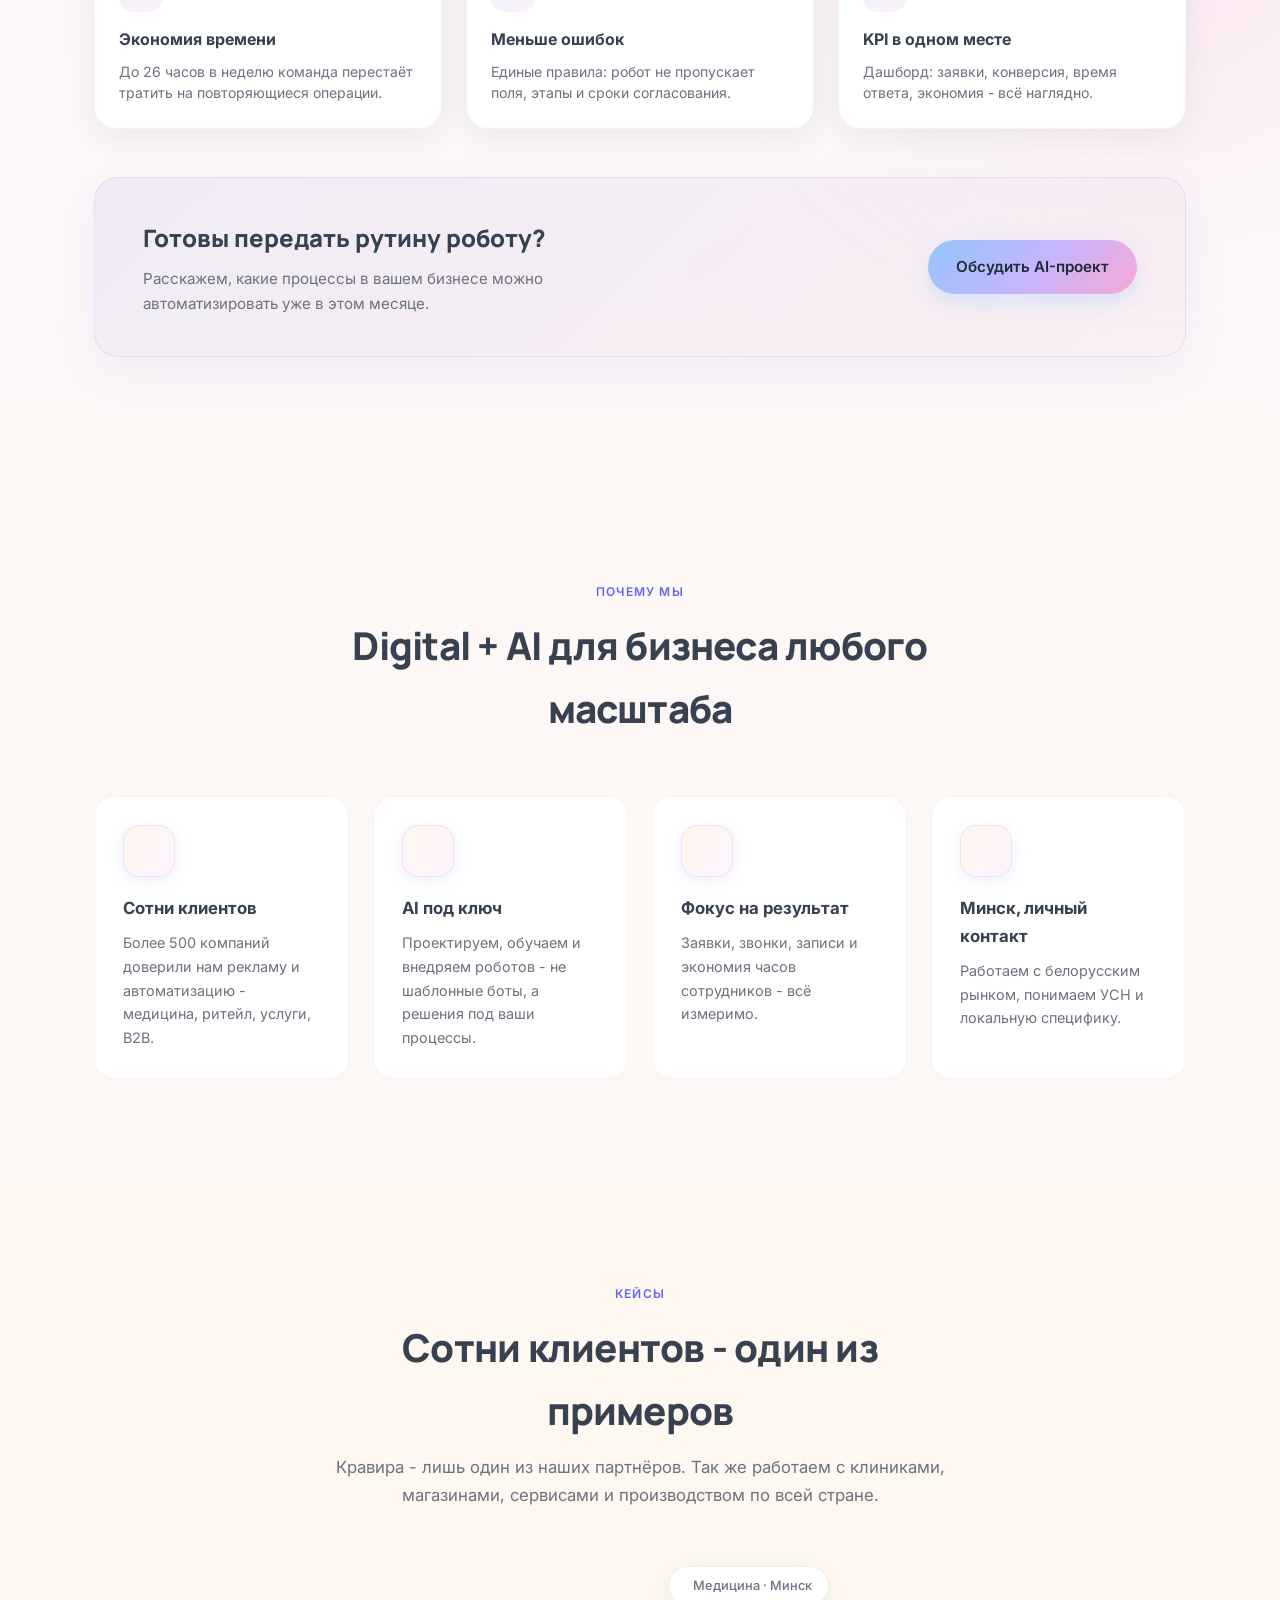
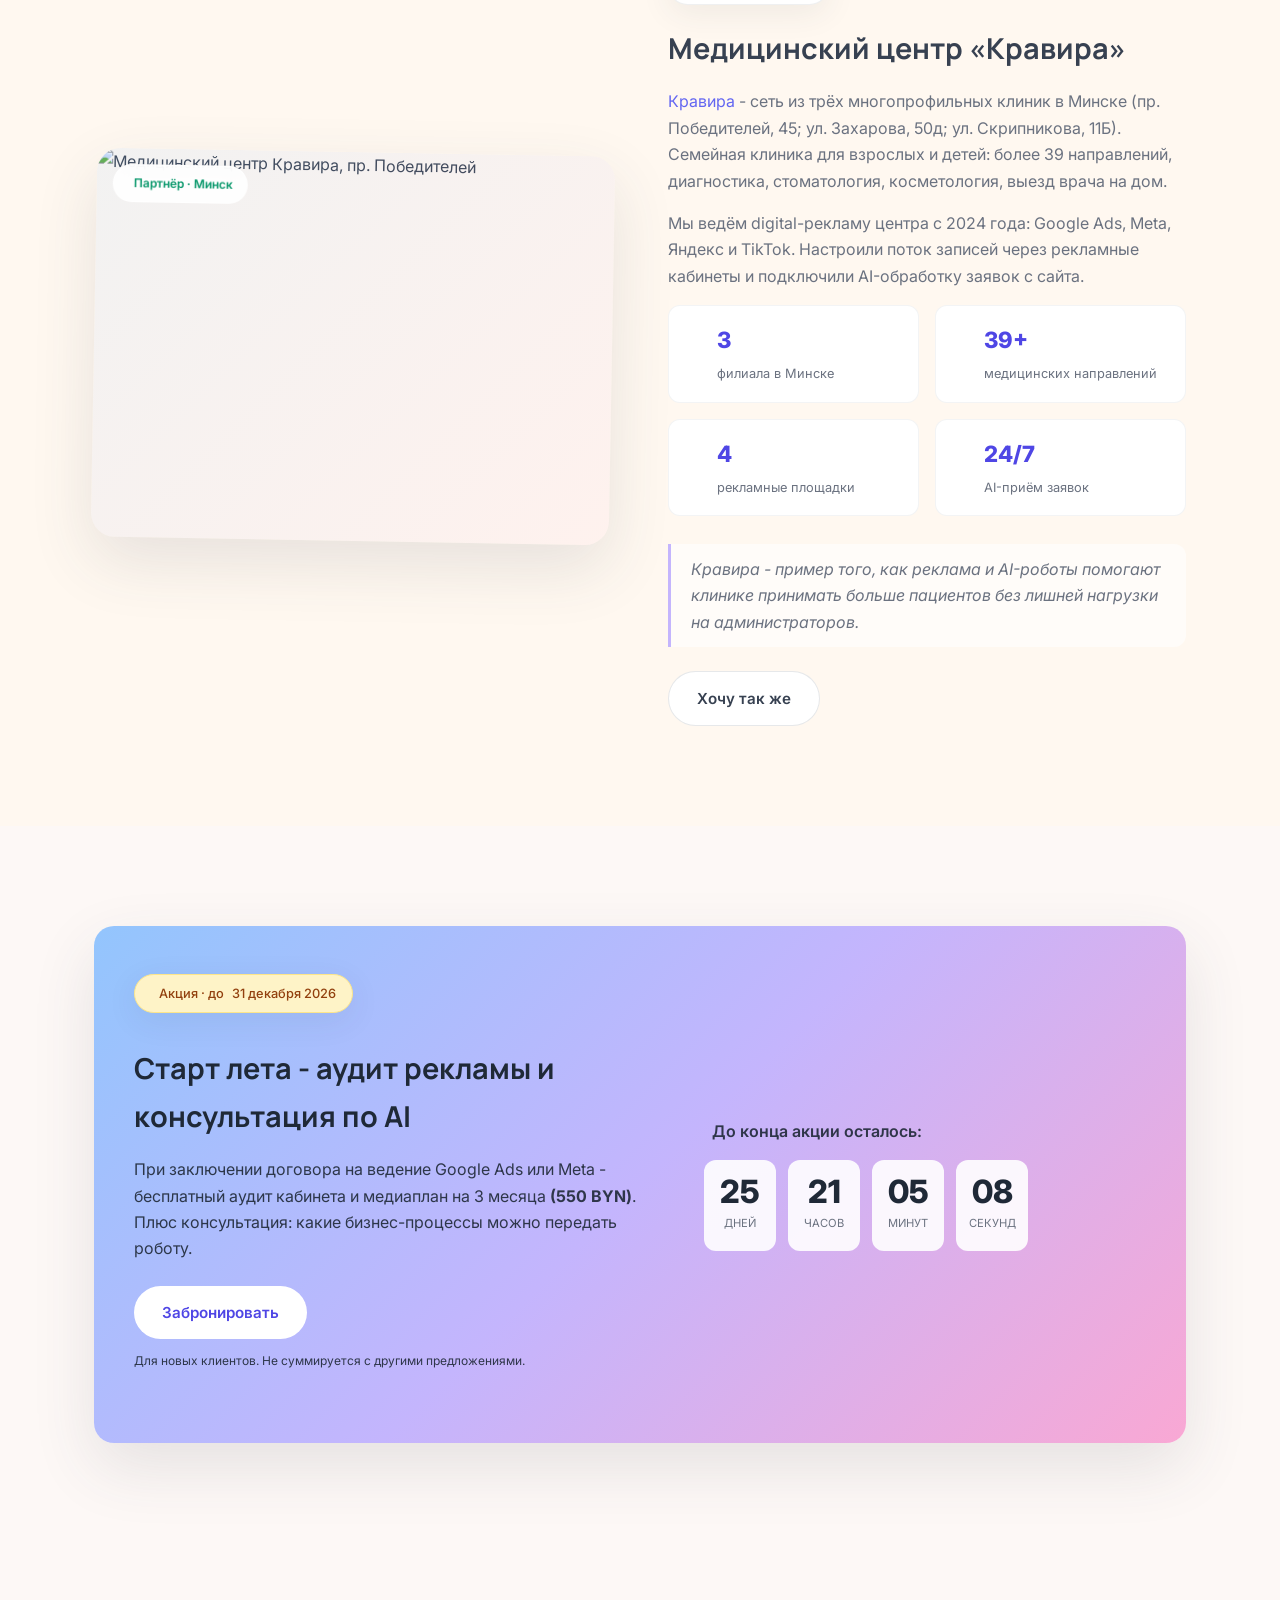
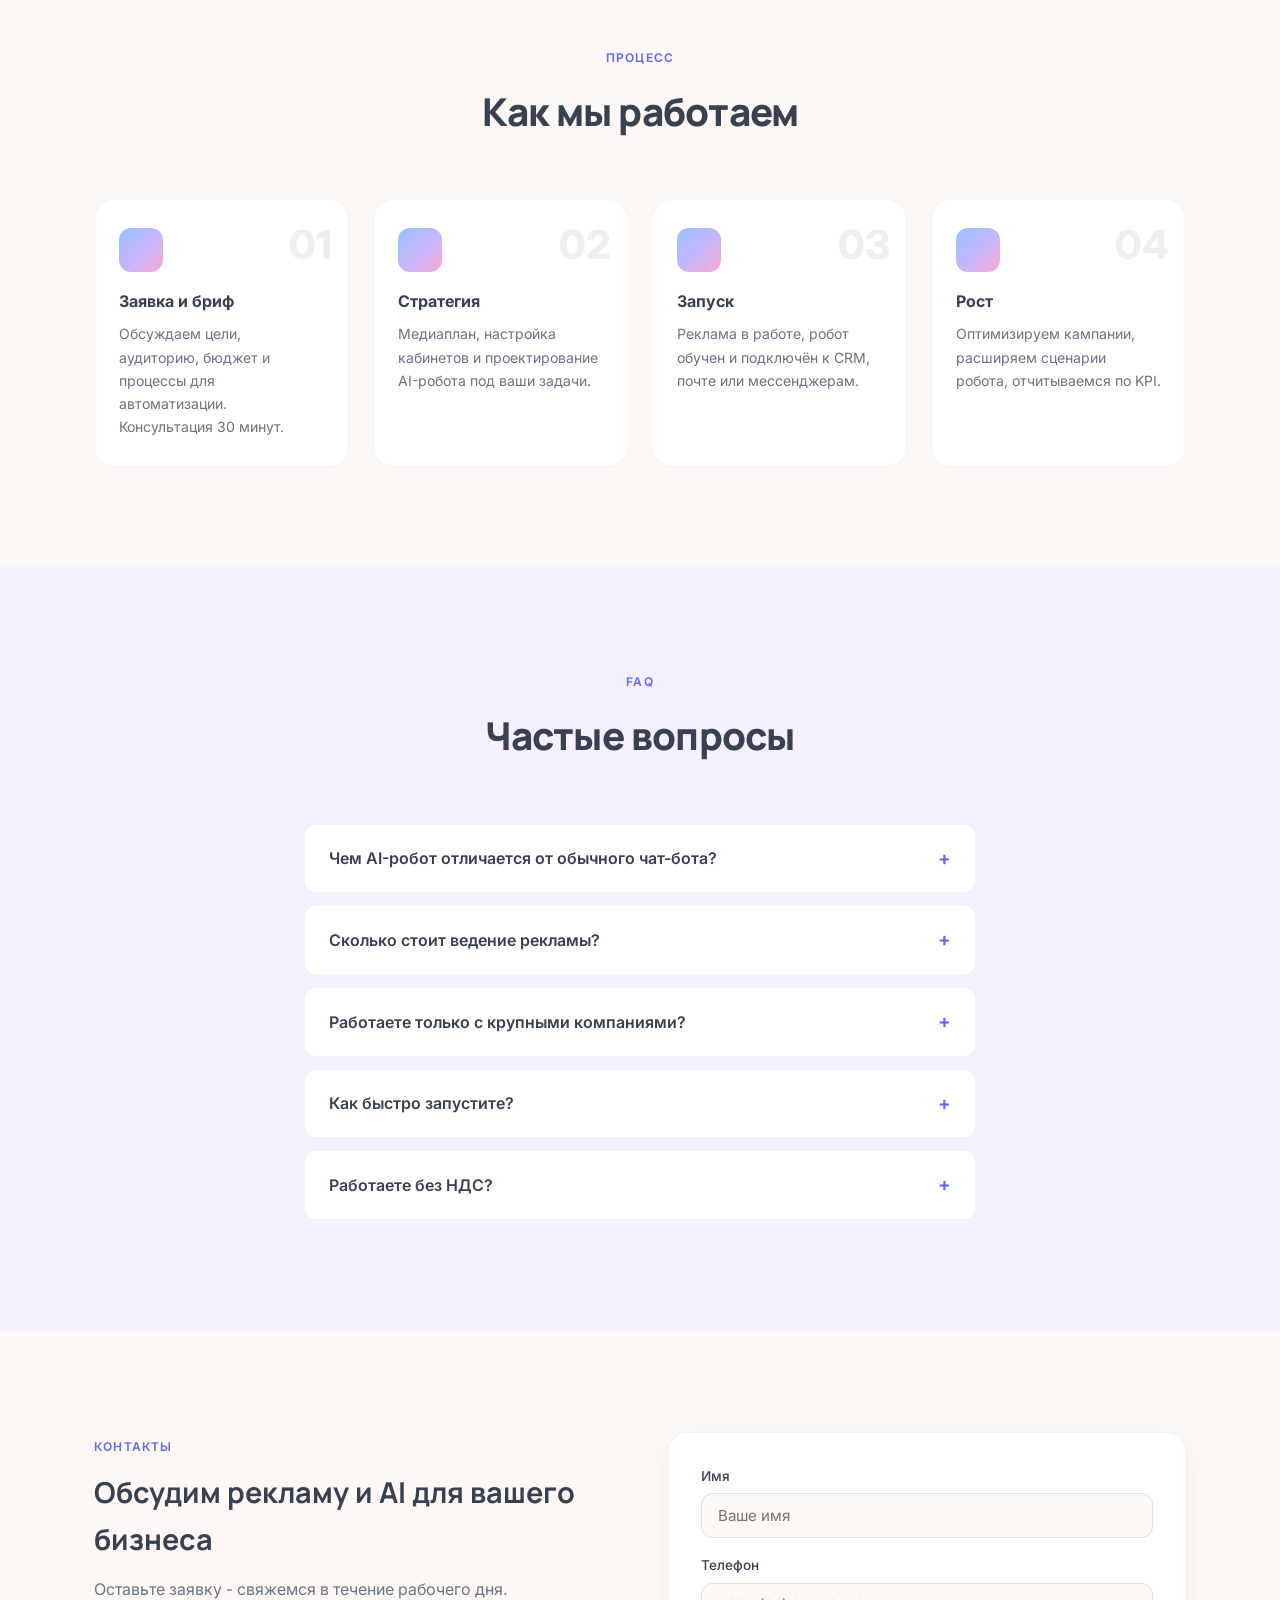
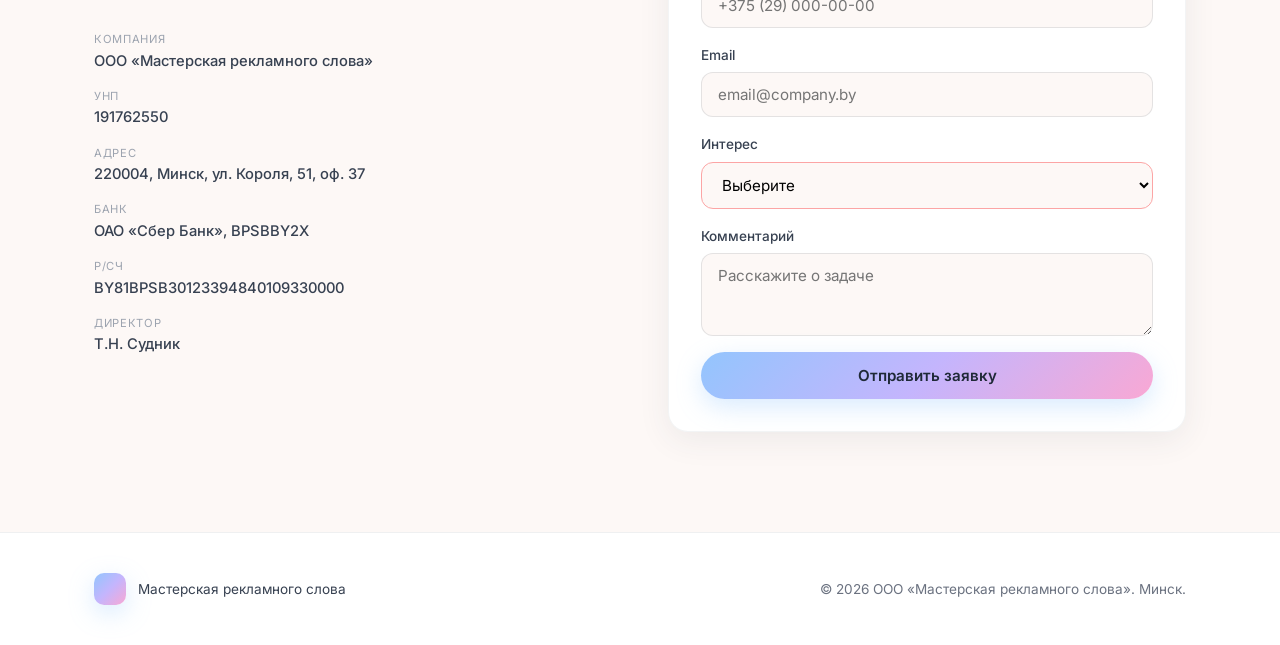
==== commit 5e7fd4e3: "Deploy site from cursor_disk (2026-07-04)" ====
--- a/index.html
+++ b/index.html
@@ -59,40 +59,25 @@
       <div class="hero__visual reveal">
         <div class="hero__art-stack">
           <div class="art-frame art-frame--hero">
-            <div class="art-scene art-scene--hero" data-art-scene>
+            <div class="art-scene art-scene--hero art-scene--trust" data-art-scene>
               <div class="art-glow art-glow--sky"></div>
               <div class="art-glow art-glow--rose"></div>
               <div class="art-dots"></div>
-              <div class="art-glass">
-                <div class="art-glass__body">
-                  <svg class="art-viz-line" viewBox="0 0 300 100" aria-hidden="true">
-                    <defs>
-                      <linearGradient id="lineGrad" x1="0" y1="0" x2="1" y2="0">
-                        <stop offset="0%" stop-color="#93c5fd"/>
-                        <stop offset="100%" stop-color="#6366f1"/>
-                      </linearGradient>
-                      <linearGradient id="areaGrad" x1="0" y1="0" x2="0" y2="1">
-                        <stop offset="0%" stop-color="#6366f1" stop-opacity="0.22"/>
-                        <stop offset="100%" stop-color="#6366f1" stop-opacity="0"/>
-                      </linearGradient>
-                      <filter id="peakGlow" x="-50%" y="-50%" width="200%" height="200%">
-                        <feGaussianBlur stdDeviation="2.5" result="b"/>
-                        <feMerge><feMergeNode in="b"/><feMergeNode in="SourceGraphic"/></feMerge>
-                      </filter>
-                    </defs>
-                    <path class="art-viz-line__ghost" d="M0 85 L55 78 L105 80 L155 62 L205 52 L265 38 L300 28"/>
-                    <path class="art-viz-line__area" d="M0 80 L50 65 L100 72 L150 48 L200 38 L260 22 L300 15 L300 100 L0 100 Z"/>
-                    <path class="art-viz-line__stroke" d="M0 80 L50 65 L100 72 L150 48 L200 38 L260 22 L300 15"/>
-                    <circle class="art-viz-line__peak-halo" cx="300" cy="15" r="10"/>
-                    <circle class="art-viz-line__peak" cx="300" cy="15" r="4.5" filter="url(#peakGlow)"/>
-                  </svg>
-                  <div class="art-viz-bars">
-                    <i style="--h:42%"></i><i style="--h:58%"></i><i style="--h:50%"></i><i style="--h:72%"></i><i style="--h:88%"></i>
-                  </div>
+              <div class="art-trust">
+                <div class="art-trust-orbit" aria-hidden="true">
+                  <div class="art-trust-planet" style="--a: 0deg"><span class="art-trust-planet__icon art-trust-planet__icon--g"><i data-lucide="search"></i></span></div>
+                  <div class="art-trust-planet" style="--a: 60deg"><span class="art-trust-planet__icon art-trust-planet__icon--m"><i data-lucide="instagram"></i></span></div>
+                  <div class="art-trust-planet" style="--a: 120deg"><span class="art-trust-planet__icon art-trust-planet__icon--ai"><i data-lucide="bot"></i></span></div>
+                  <div class="art-trust-planet" style="--a: 180deg"><span class="art-trust-planet__icon"><i data-lucide="building-2"></i></span></div>
+                  <div class="art-trust-planet" style="--a: 240deg"><span class="art-trust-planet__icon"><i data-lucide="stethoscope"></i></span></div>
+                  <div class="art-trust-planet" style="--a: 300deg"><span class="art-trust-planet__icon"><i data-lucide="shopping-bag"></i></span></div>
                 </div>
-              </div>
-              <div class="art-chip art-chip--a"><i data-lucide="trending-up"></i></div>
-              <div class="art-chip art-chip--b"><i data-lucide="target"></i></div>
+                <div class="art-trust-ring art-trust-ring--1"></div>
+                <div class="art-trust-ring art-trust-ring--2"></div>
+                <div class="art-trust-core">
+                  <i data-lucide="users"></i>
+                </div>
+              </div>
             </div>
           </div>
           <div class="card-float card-float--static">
@@ -227,16 +212,23 @@
           <h3>Умные AI-агенты</h3>
           <p>Не шаблонный чат-бот, а обученный робот на ваших правилах, документах и сценариях. Выполняет цепочку действий, а не просто отвечает текстом.</p>
           <div class="ai-bento__mini">
-            <div class="art-glass art-glass--mini" aria-hidden="true">
-              <div class="art-glass__body">
-                <svg class="art-viz-line art-viz-line--mini" viewBox="0 0 200 50" aria-hidden="true">
-                  <path class="art-viz-line__area art-viz-line__area--mini" d="M0 40 Q30 35 60 28 T120 18 T200 8 L200 50 L0 50 Z"/>
-                  <path class="art-viz-line__stroke" d="M0 40 Q30 35 60 28 T120 18 T200 8"/>
-                  <circle class="art-viz-line__peak art-viz-line__peak--mini" cx="200" cy="8" r="3"/>
-                </svg>
-                <div class="art-viz-bars art-viz-bars--mini">
-                  <i style="--h:45%"></i><i style="--h:62%"></i><i style="--h:52%"></i><i style="--h:78%"></i><i style="--h:68%"></i>
-                </div>
+            <div class="art-agent-flow" aria-hidden="true">
+              <div class="art-agent-flow__node art-agent-flow__node--in">
+                <i data-lucide="message-circle"></i>
+              </div>
+              <div class="art-agent-flow__bridge">
+                <span class="art-agent-flow__track"></span>
+                <span class="art-agent-flow__pulse"></span>
+              </div>
+              <div class="art-agent-flow__node art-agent-flow__node--bot">
+                <i data-lucide="bot"></i>
+              </div>
+              <div class="art-agent-flow__bridge">
+                <span class="art-agent-flow__track"></span>
+                <span class="art-agent-flow__pulse art-agent-flow__pulse--delay"></span>
+              </div>
+              <div class="art-agent-flow__node art-agent-flow__node--out">
+                <i data-lucide="circle-check"></i>
               </div>
             </div>
           </div>
--- a/graphics.css
+++ b/graphics.css
@@ -23,6 +23,119 @@
 }
 .art-scene--ai { aspect-ratio: 16/11; min-height: 280px; }
 .art-scene--hero { background: linear-gradient(160deg, #eff6ff, #fdf4ff); }
+.art-scene--trust { display: flex; align-items: center; justify-content: center; }
+
+/* Hero: client ecosystem orbit */
+.art-trust {
+  position: relative; width: 88%; max-width: 280px; aspect-ratio: 1;
+  transform: translate3d(
+    calc(var(--mx) * -0.15 * 1px),
+    calc(var(--py) * -0.18 * 1px + var(--my) * -0.1 * 1px),
+    0
+  );
+}
+.art-trust-core {
+  position: absolute; top: 50%; left: 50%; z-index: 3;
+  width: 76px; height: 76px; margin: -38px;
+  border-radius: 24px;
+  background: linear-gradient(135deg, #6366f1, #a855f7, #ec4899);
+  display: flex; align-items: center; justify-content: center;
+  box-shadow: 0 16px 40px rgba(99,102,241,0.35);
+  animation: art-trust-core-pulse 3s ease-in-out infinite;
+}
+.art-trust-core svg { width: 34px; height: 34px; color: #fff; }
+@keyframes art-trust-core-pulse {
+  0%, 100% { transform: scale(1); box-shadow: 0 16px 40px rgba(99,102,241,0.35); }
+  50% { transform: scale(1.05); box-shadow: 0 20px 48px rgba(99,102,241,0.45); }
+}
+.art-trust-ring {
+  position: absolute; top: 50%; left: 50%; border-radius: 50%;
+  border: 1px solid rgba(99,102,241,0.15);
+  transform: translate(-50%, -50%);
+  animation: art-trust-ring 4s ease-out infinite;
+}
+.art-trust-ring--1 { width: 58%; height: 58%; }
+.art-trust-ring--2 { width: 78%; height: 78%; animation-delay: 1.2s; opacity: 0.6; }
+@keyframes art-trust-ring {
+  0% { transform: translate(-50%, -50%) scale(0.85); opacity: 0.6; }
+  100% { transform: translate(-50%, -50%) scale(1.12); opacity: 0; }
+}
+.art-trust-orbit {
+  position: absolute; inset: 0;
+  animation: art-trust-orbit-spin 48s linear infinite;
+}
+@keyframes art-trust-orbit-spin { to { transform: rotate(360deg); } }
+.art-trust-planet {
+  position: absolute; top: 50%; left: 50%;
+  width: 0; height: 0;
+  transform: rotate(var(--a)) translateX(min(42%, 118px));
+}
+.art-trust-planet__icon {
+  display: flex; align-items: center; justify-content: center;
+  width: 40px; height: 40px; margin: -20px;
+  border-radius: 14px;
+  background: rgba(255,255,255,0.92); backdrop-filter: blur(8px);
+  border: 1px solid rgba(255,255,255,0.95);
+  box-shadow: 0 6px 20px rgba(99,102,241,0.12);
+  transform: rotate(calc(-1 * var(--a)));
+  animation: art-trust-orbit-spin 48s linear infinite reverse;
+}
+
+.art-trust-planet__icon svg { width: 18px; height: 18px; color: #6366f1; }
+.art-trust-planet__icon--g svg { color: #2563eb; }
+.art-trust-planet__icon--m svg { color: #db2777; }
+.art-trust-planet__icon--ai { background: linear-gradient(135deg, #ede9fe, #fce7f3); }
+.art-trust-planet__icon--ai svg { color: #7c3aed; }
+
+/* Bento: message → bot → done flow */
+.art-agent-flow {
+  display: flex; align-items: center; justify-content: center; gap: 0;
+  padding: 20px 16px; border-radius: 16px;
+  background: linear-gradient(135deg, rgba(237,233,254,0.5), rgba(219,234,254,0.4));
+  border: 1px solid rgba(99,102,241,0.08);
+}
+.art-agent-flow__node {
+  flex-shrink: 0; width: 48px; height: 48px; border-radius: 16px;
+  display: flex; align-items: center; justify-content: center;
+  background: rgba(255,255,255,0.95);
+  border: 1px solid rgba(255,255,255,0.9);
+  box-shadow: 0 6px 20px rgba(99,102,241,0.1);
+}
+.art-agent-flow__node svg { width: 22px; height: 22px; }
+.art-agent-flow__node--in svg { color: #2563eb; }
+.art-agent-flow__node--bot {
+  width: 54px; height: 54px; border-radius: 18px;
+  background: linear-gradient(135deg, #6366f1, #a855f7);
+  box-shadow: 0 8px 28px rgba(99,102,241,0.35);
+  animation: art-agent-bot-glow 2.5s ease-in-out infinite;
+}
+.art-agent-flow__node--bot svg { color: #fff; width: 26px; height: 26px; }
+.art-agent-flow__node--out svg { color: #059669; }
+@keyframes art-agent-bot-glow {
+  0%, 100% { box-shadow: 0 8px 28px rgba(99,102,241,0.3); }
+  50% { box-shadow: 0 12px 36px rgba(99,102,241,0.5); }
+}
+.art-agent-flow__bridge {
+  position: relative; flex: 1; min-width: 28px; max-width: 56px; height: 4px; margin: 0 4px;
+}
+.art-agent-flow__track {
+  position: absolute; inset: 0; border-radius: 4px;
+  background: linear-gradient(90deg, rgba(147,197,253,0.4), rgba(99,102,241,0.25));
+  overflow: hidden;
+}
+.art-agent-flow__pulse {
+  position: absolute; top: 50%; left: 0; width: 10px; height: 10px; margin-top: -5px;
+  border-radius: 50%; background: #6366f1;
+  box-shadow: 0 0 10px rgba(99,102,241,0.6);
+  animation: art-agent-pulse-run 2s ease-in-out infinite;
+}
+.art-agent-flow__pulse--delay { animation-delay: 1s; background: #22c55e; box-shadow: 0 0 10px rgba(34,197,94,0.6); }
+@keyframes art-agent-pulse-run {
+  0% { left: 0; opacity: 0; transform: scale(0.6); }
+  10% { opacity: 1; transform: scale(1); }
+  90% { opacity: 1; transform: scale(1); }
+  100% { left: calc(100% - 10px); opacity: 0; transform: scale(0.6); }
+}
 
 /* Soft ambient layers */
 .art-glow {
@@ -398,10 +511,12 @@
   .art-viz-line__stroke, .art-viz-line__area, .art-viz-line__ghost,
   .art-viz-line__peak, .art-viz-line__peak-halo, .art-link,
   .art-hub__ring, .art-hub__core, .art-sat, .art-thumb__blob, .art-thumb__icon,
-  .art-glass__body, .art-viz-bars i::after {
+  .art-glass__body, .art-viz-bars i::after,
+  .art-trust-orbit, .art-trust-ring, .art-trust-core, .art-trust-planet__icon,
+  .art-agent-flow__pulse, .art-agent-flow__node--bot {
     animation: none;
   }
-  .art-glow, .art-dots, .art-glass, .art-chip, .art-links, .art-hub, .art-sat {
+  .art-glow, .art-dots, .art-glass, .art-chip, .art-links, .art-hub, .art-sat, .art-trust {
     transform: none !important;
   }
   .art-viz-line__stroke, .art-viz-line__ghost { stroke-dashoffset: 0; }
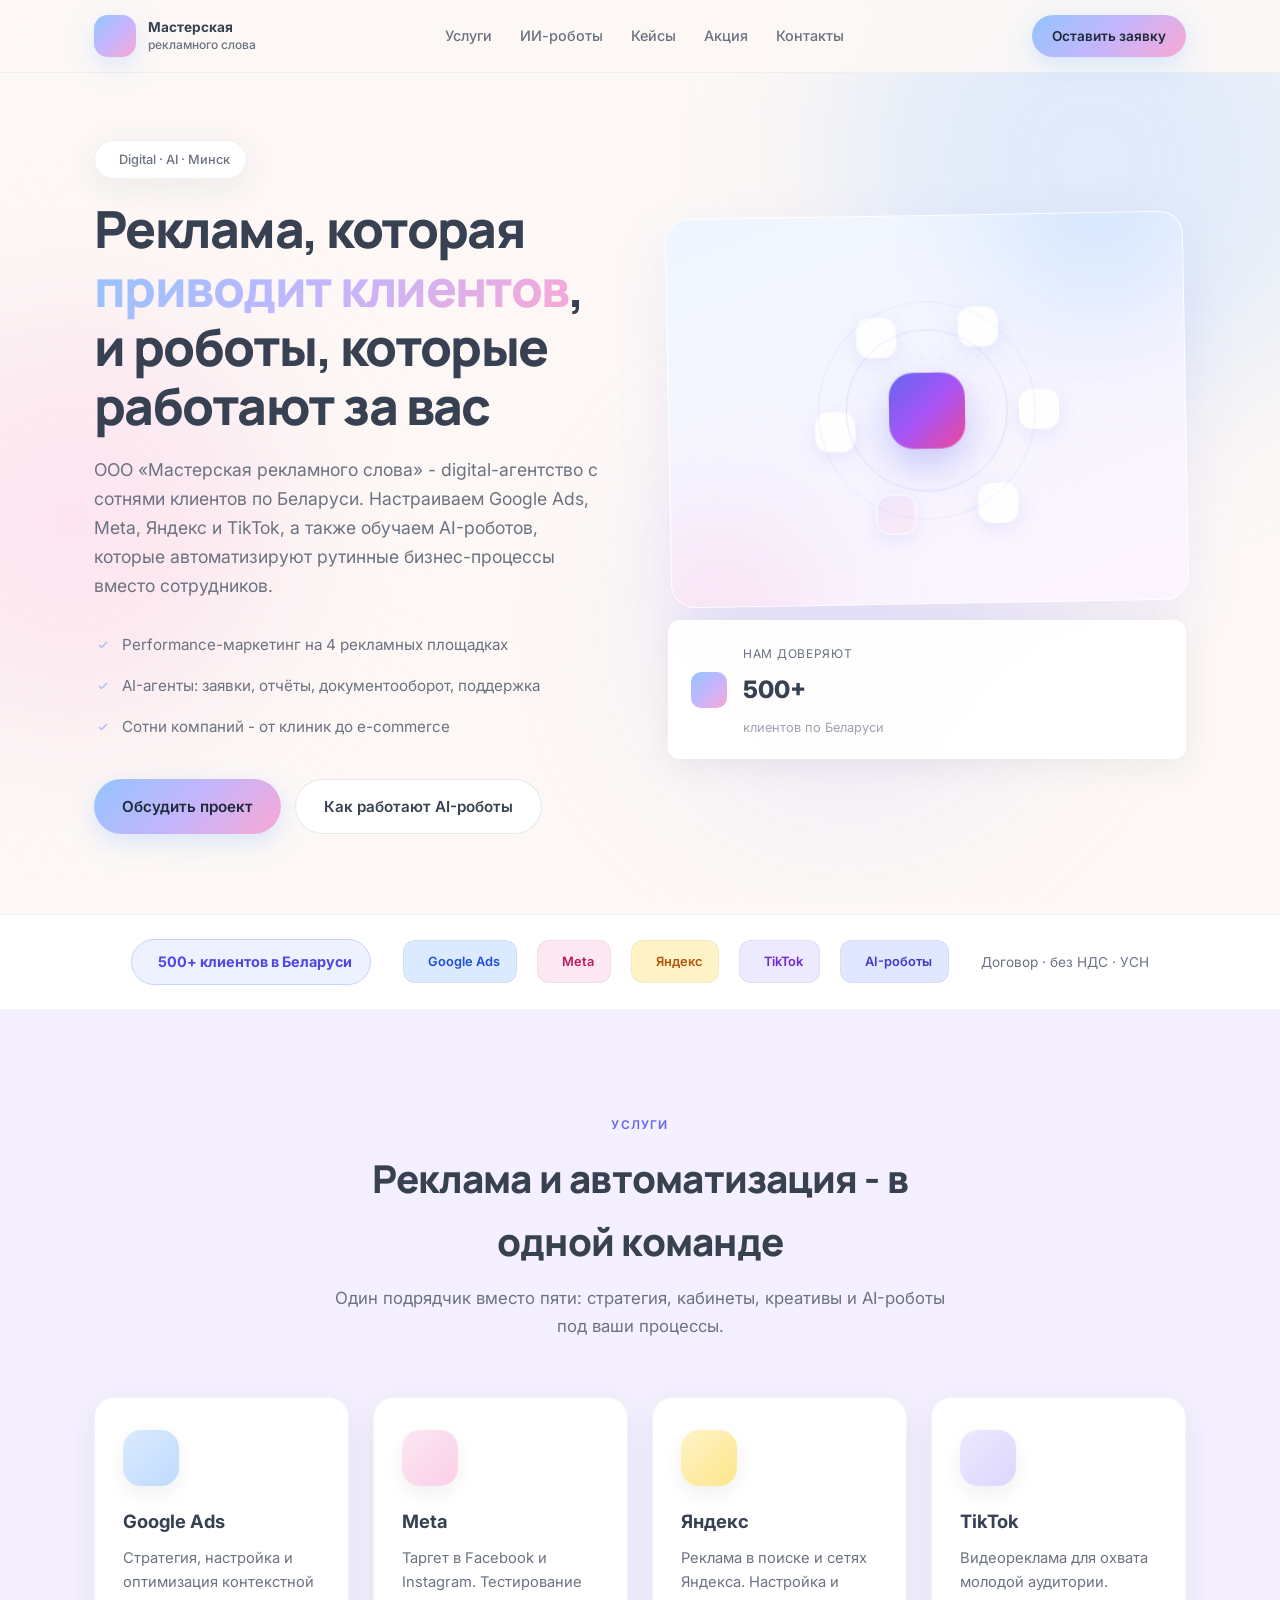
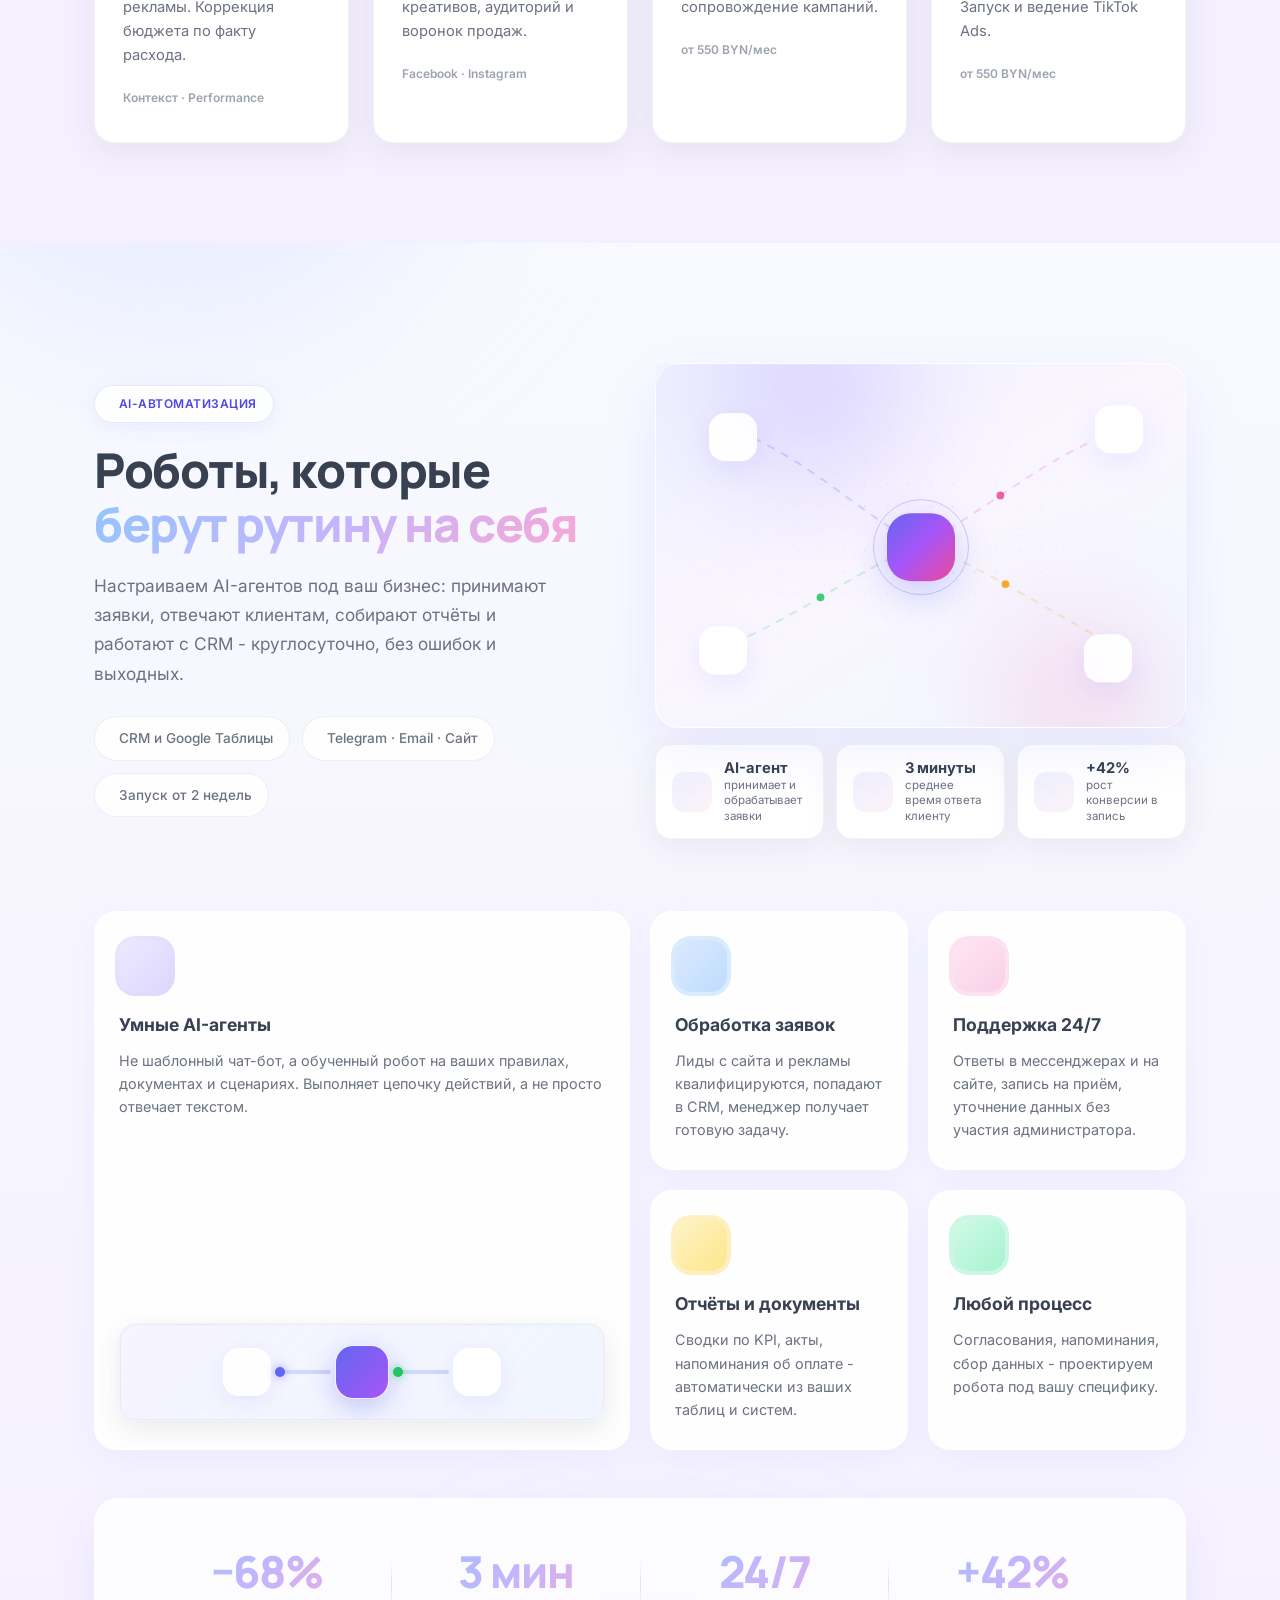
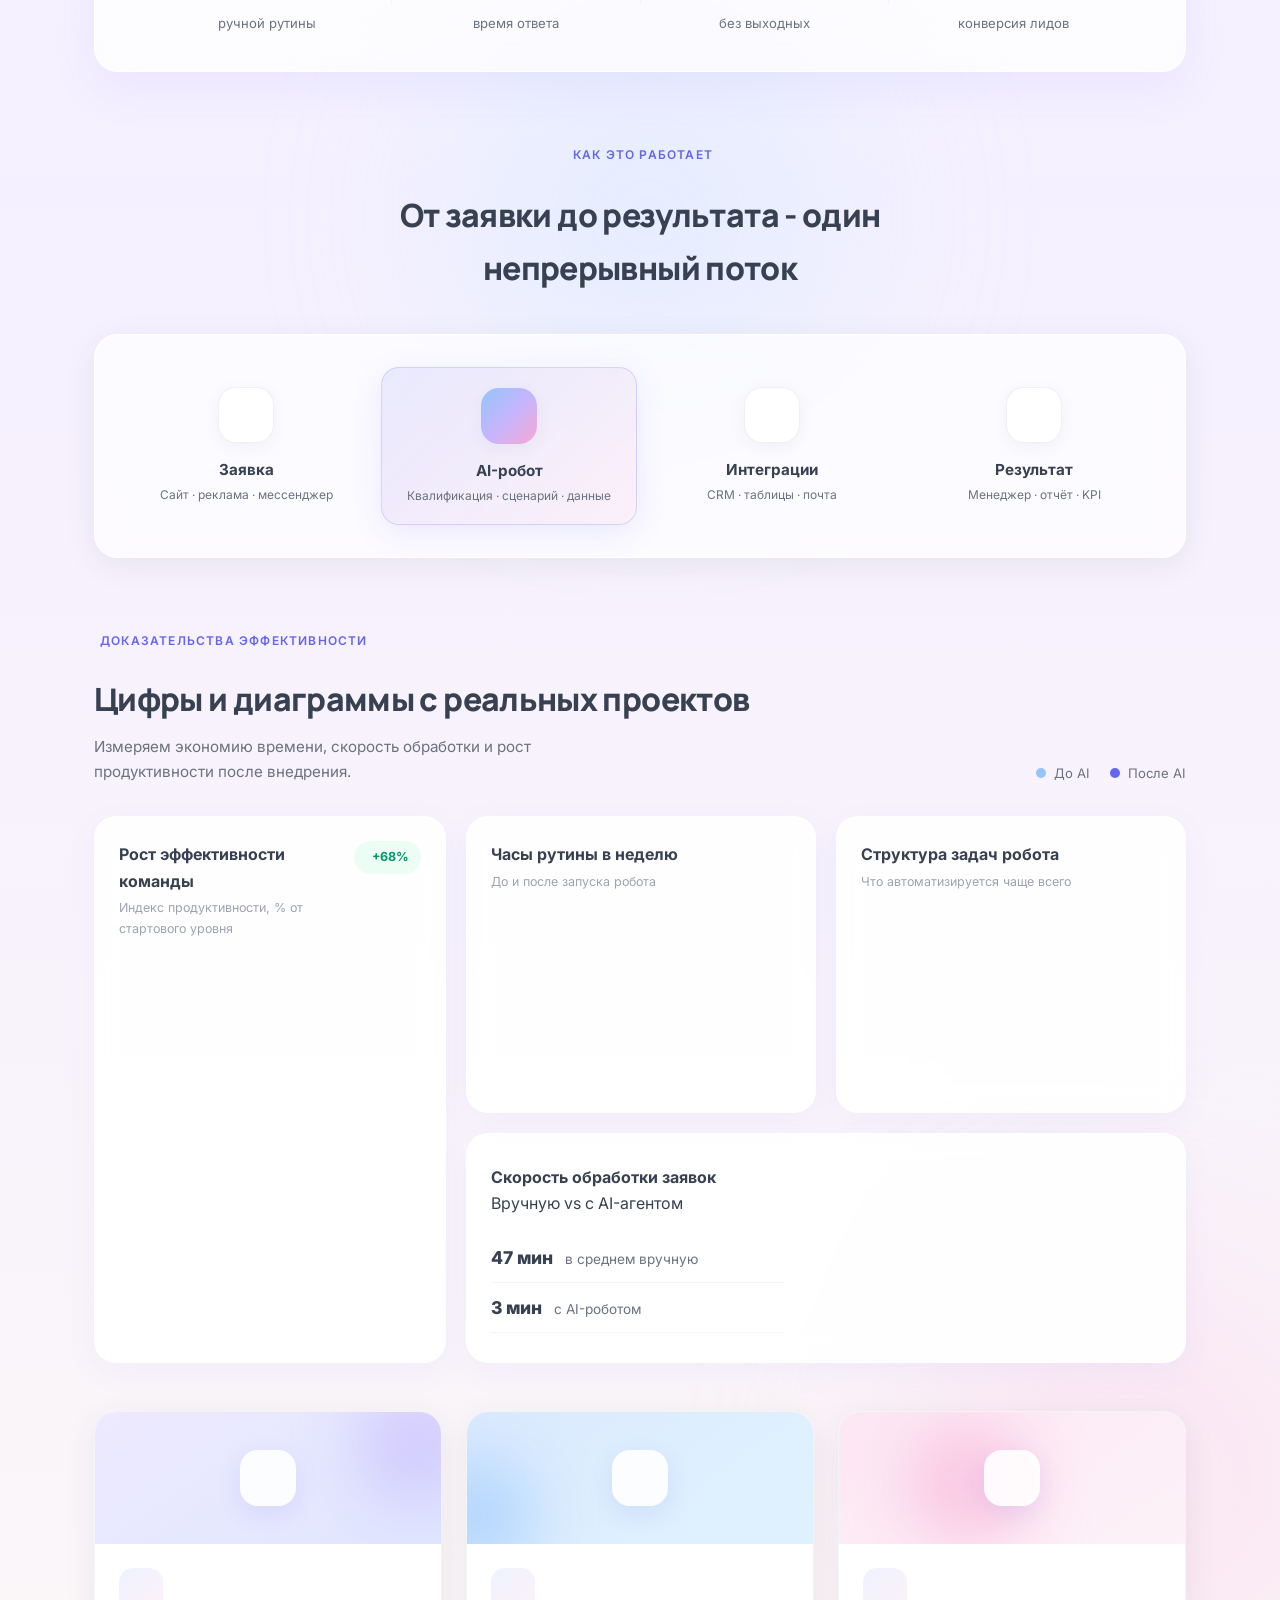
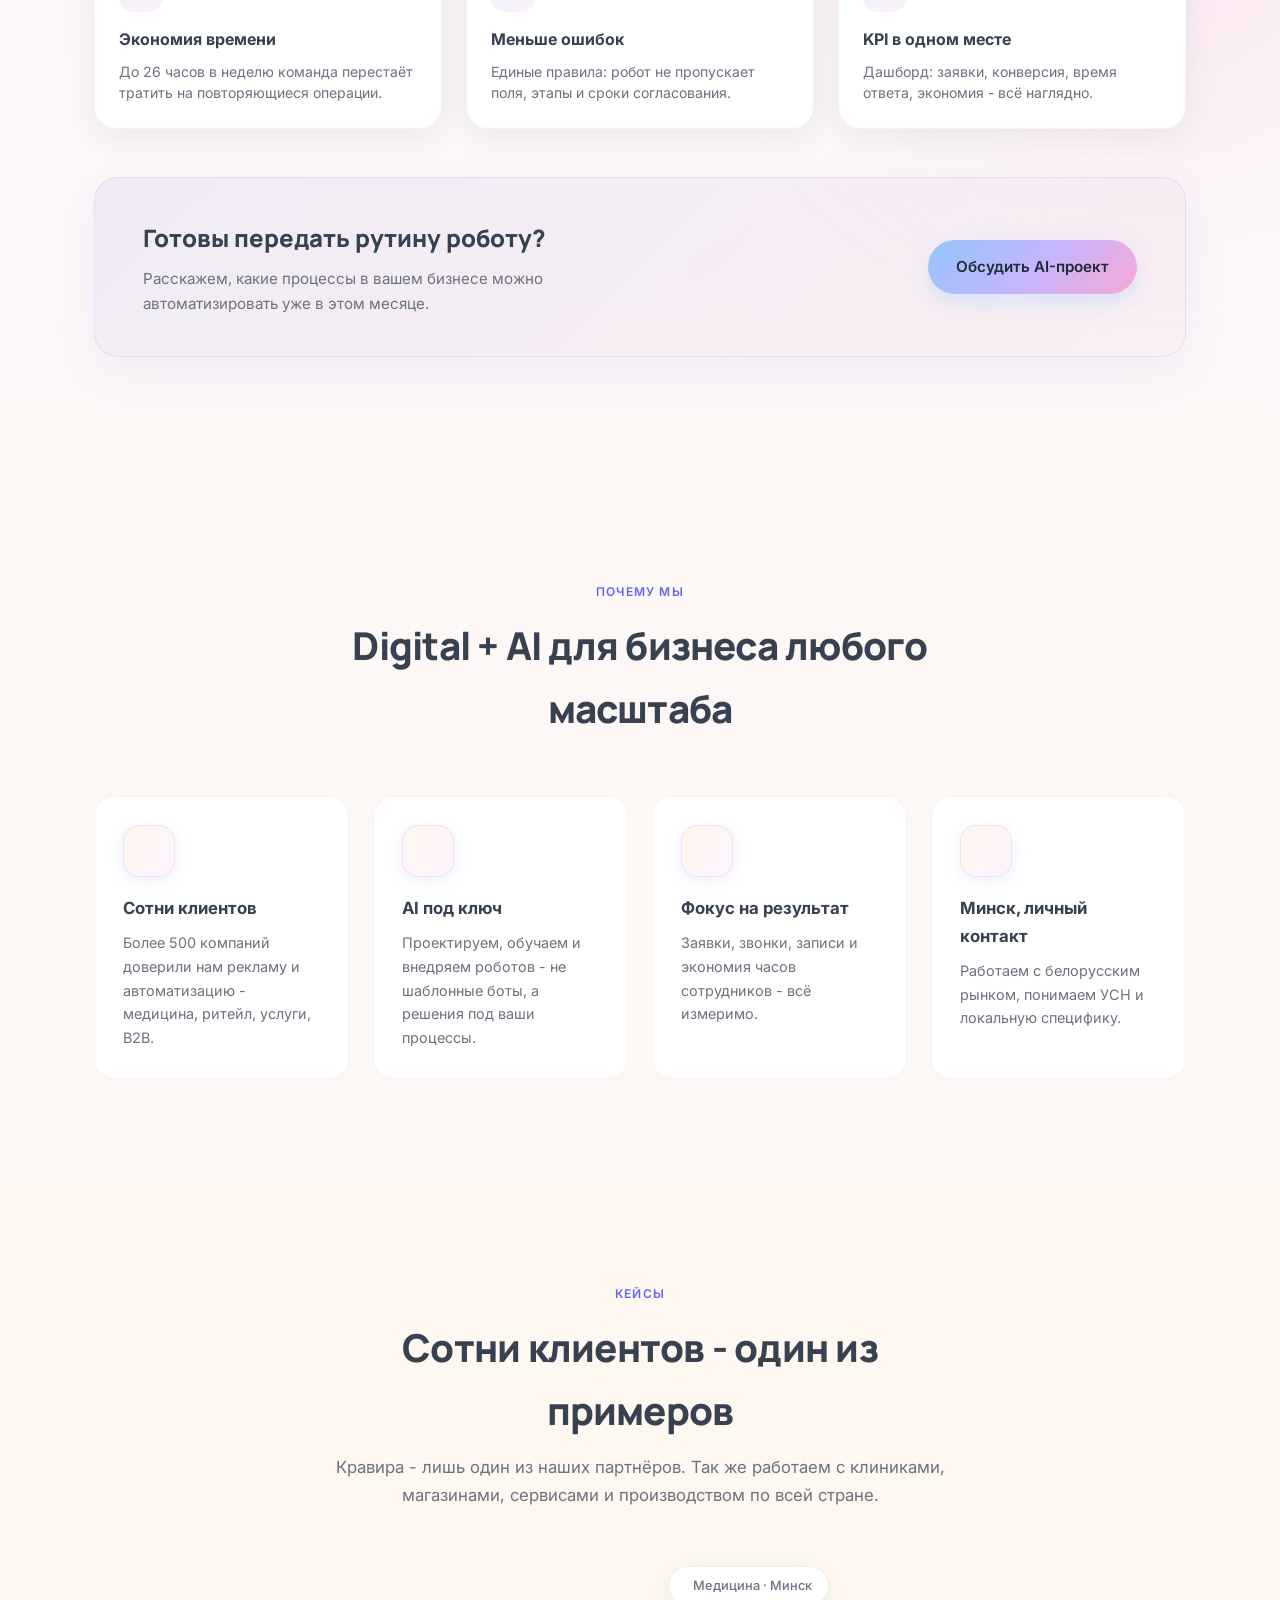
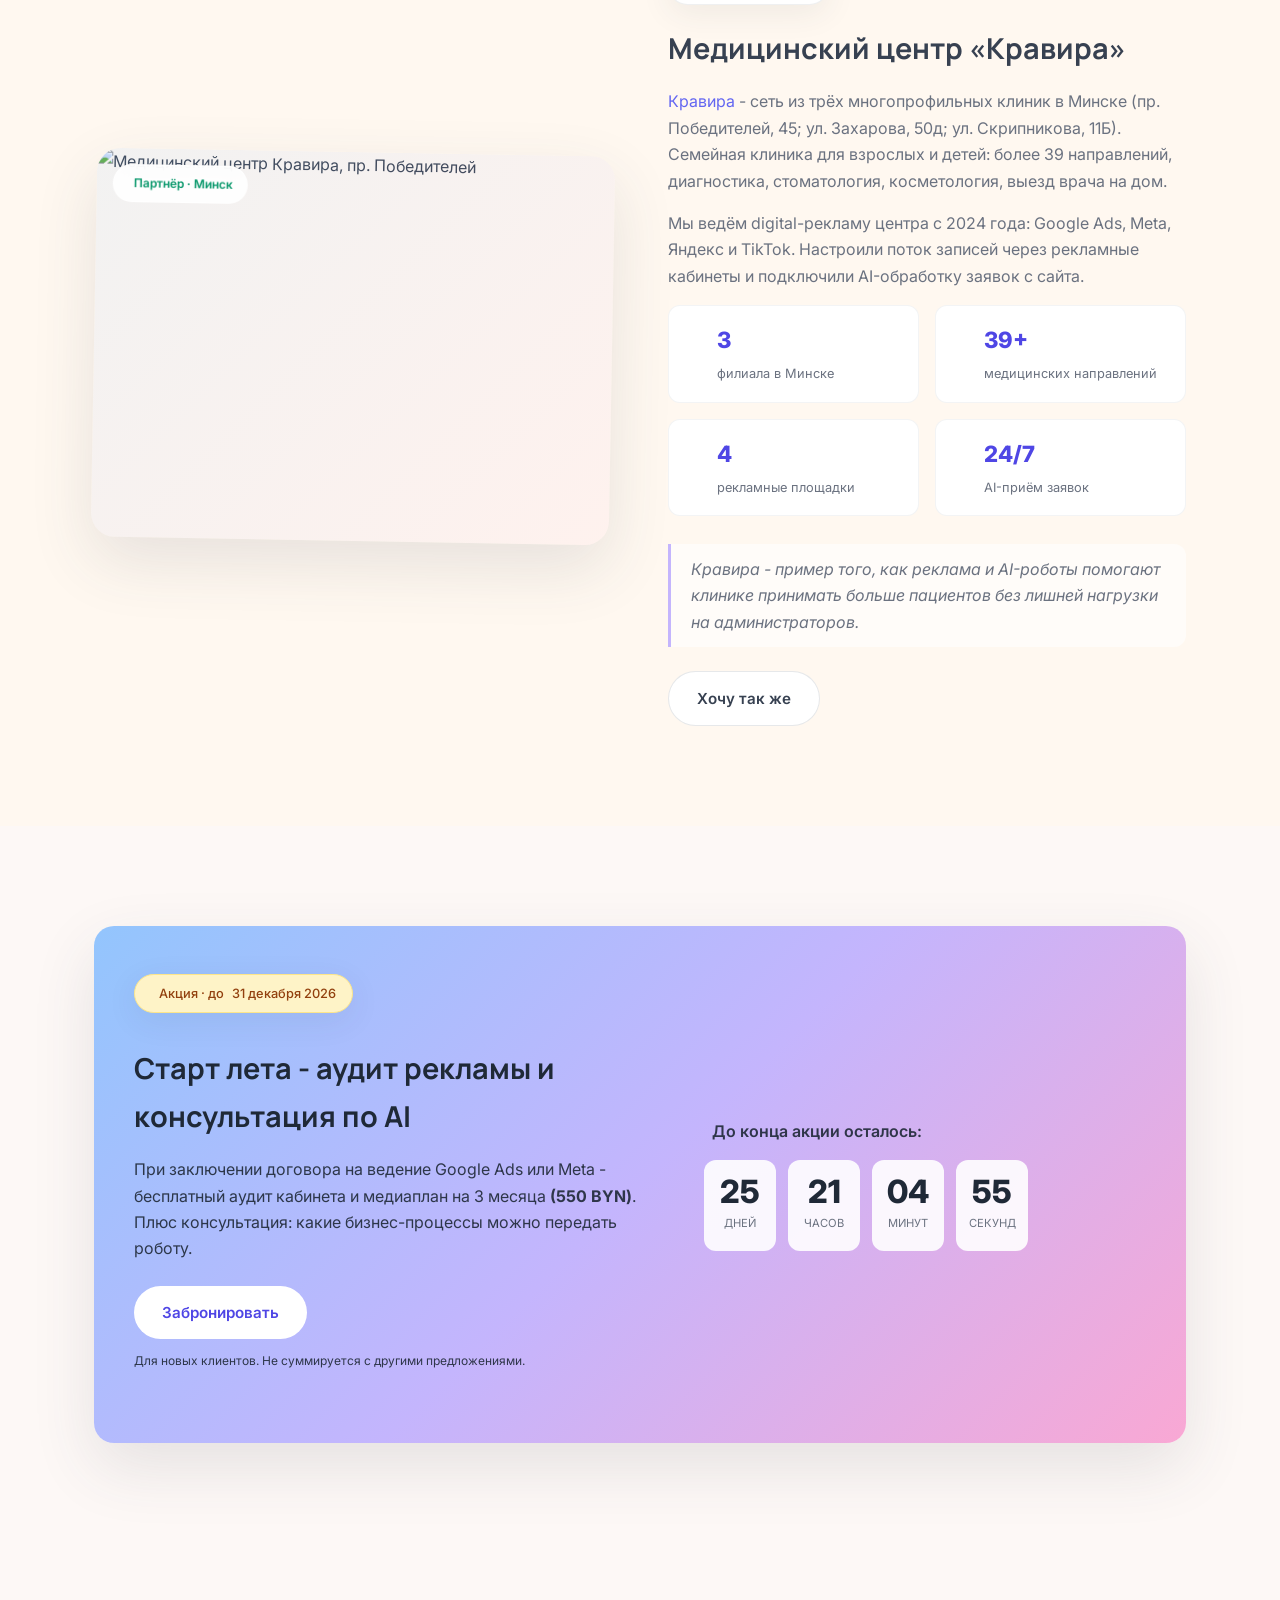
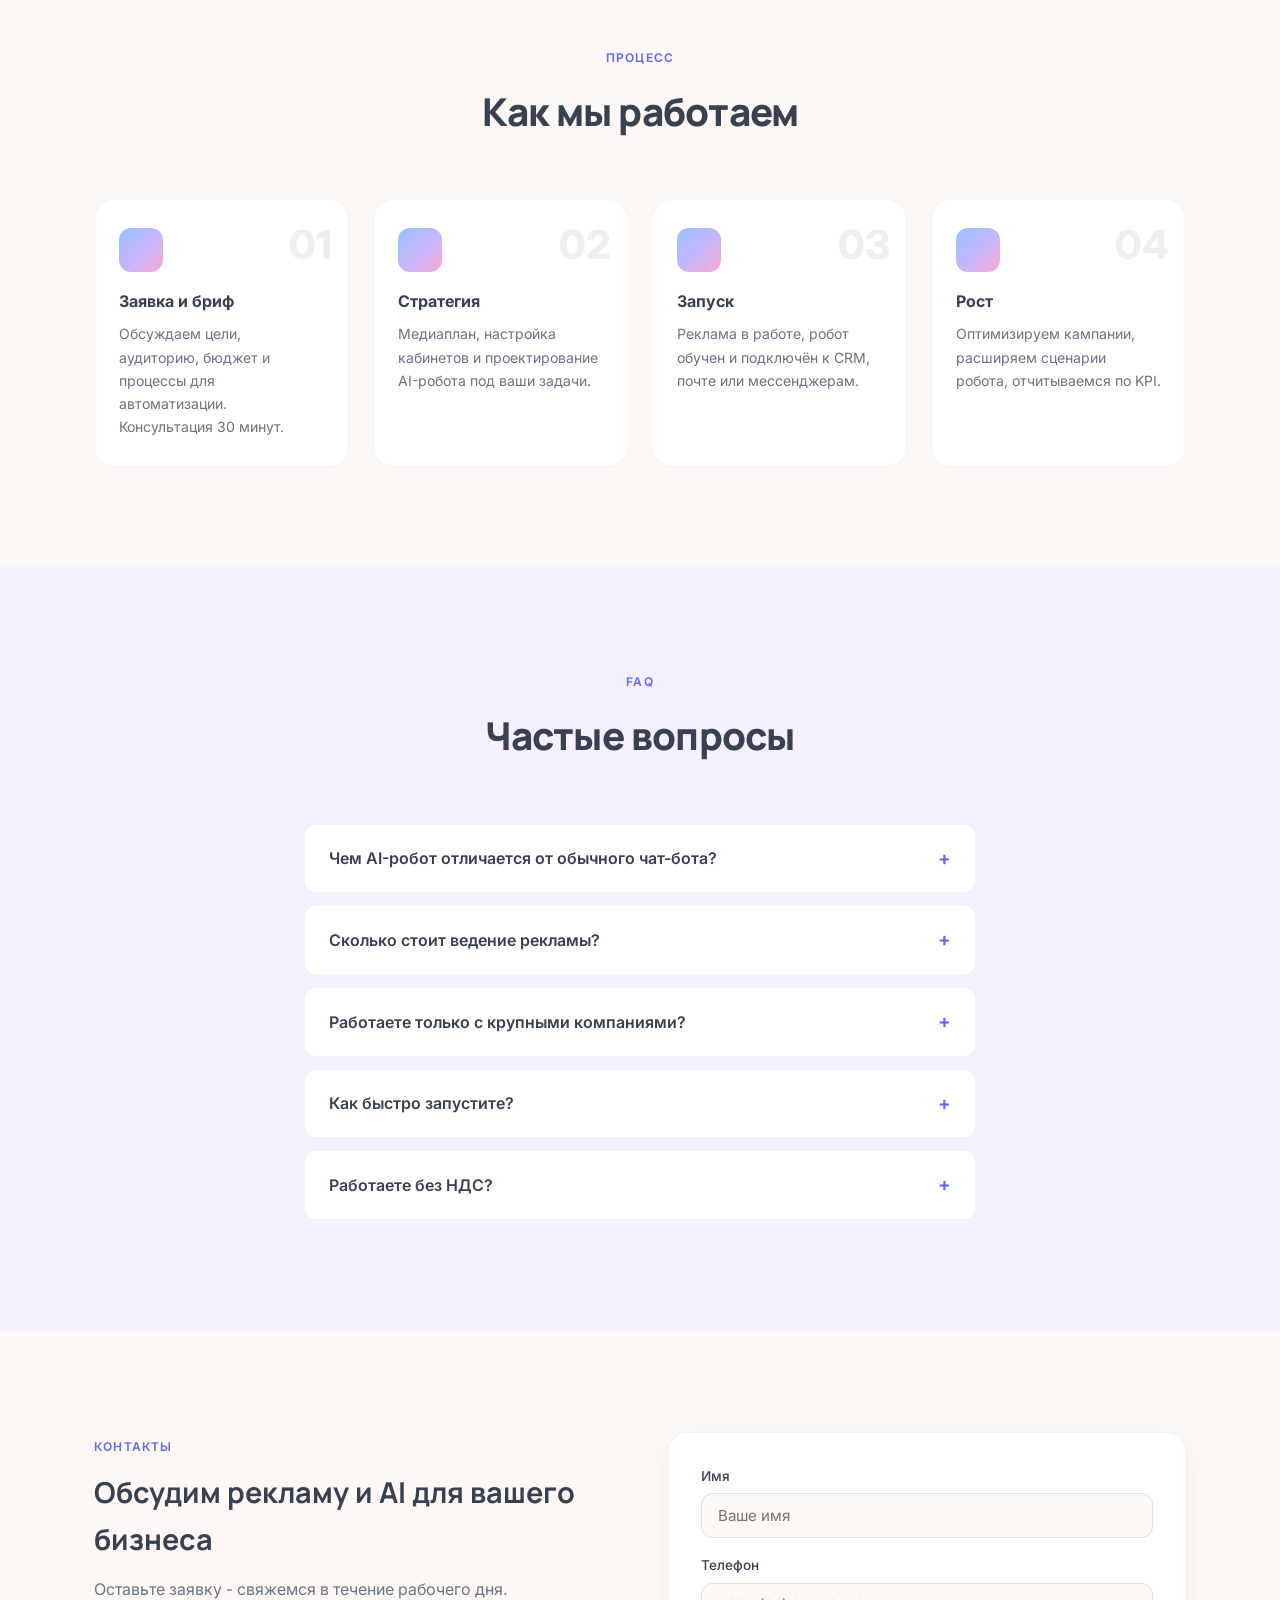
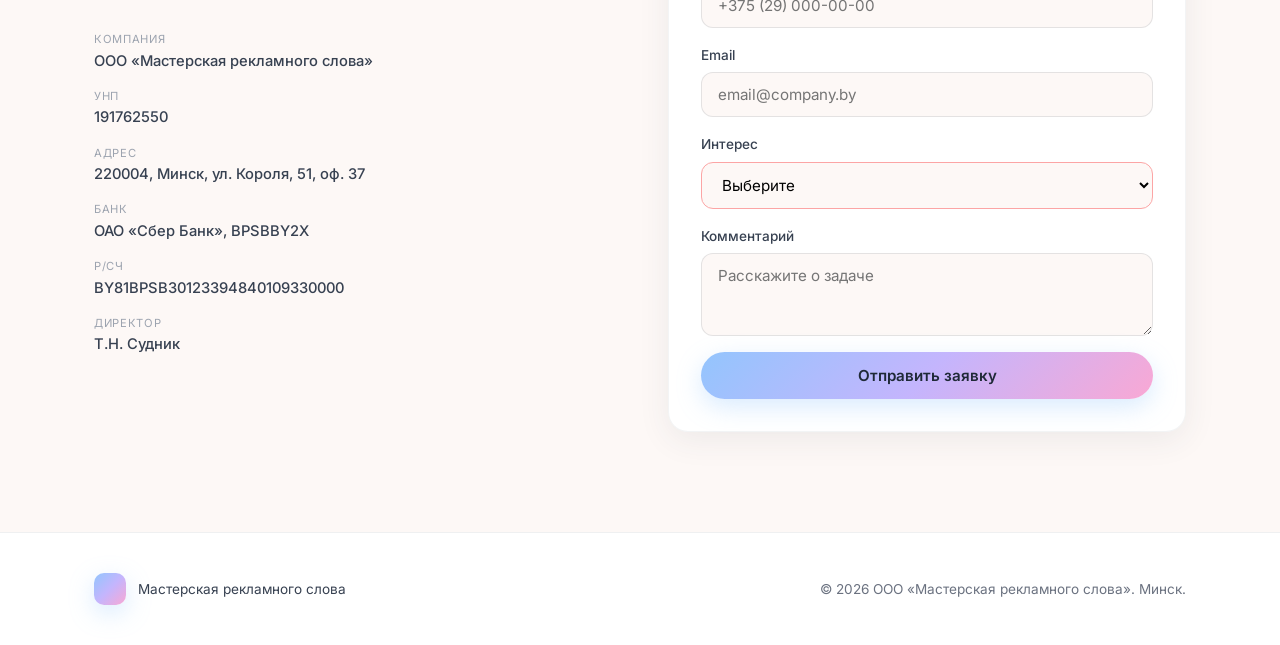
==== commit 7279e4e6: "Deploy site from cursor_disk (2026-07-04)" ====
--- a/index.html
+++ b/index.html
@@ -11,8 +11,8 @@
   <link rel="preconnect" href="https://fonts.gstatic.com" crossorigin />
   <link href="https://fonts.googleapis.com/css2?family=Inter:wght@400;500;600;700;800&family=Manrope:wght@700;800&display=swap" rel="stylesheet" />
   <script src="https://cdn.jsdelivr.net/npm/chart.js@4.4.3/dist/chart.umd.min.js"></script>
-  <link rel="stylesheet" href="landing.css" />
-  <link rel="stylesheet" href="graphics.css" />
+  <link rel="stylesheet" href="landing.css?v=3" />
+  <link rel="stylesheet" href="graphics.css?v=3" />
   <script>document.documentElement.classList.add("js");</script>
 </head>
 <body>
--- a/graphics.css
+++ b/graphics.css
@@ -28,6 +28,7 @@
 /* Hero: client ecosystem orbit */
 .art-trust {
   position: relative; width: 88%; max-width: 280px; aspect-ratio: 1;
+  --orbit-r: 112px;
   transform: translate3d(
     calc(var(--mx) * -0.15 * 1px),
     calc(var(--py) * -0.18 * 1px + var(--my) * -0.1 * 1px),
@@ -67,12 +68,11 @@
 @keyframes art-trust-orbit-spin { to { transform: rotate(360deg); } }
 .art-trust-planet {
   position: absolute; top: 50%; left: 50%;
-  width: 0; height: 0;
-  transform: rotate(var(--a)) translateX(min(42%, 118px));
+  transform: rotate(var(--a)) translateX(var(--orbit-r));
 }
 .art-trust-planet__icon {
   display: flex; align-items: center; justify-content: center;
-  width: 40px; height: 40px; margin: -20px;
+  width: 40px; height: 40px; margin: -20px 0 0 -20px;
   border-radius: 14px;
   background: rgba(255,255,255,0.92); backdrop-filter: blur(8px);
   border: 1px solid rgba(255,255,255,0.95);
@@ -504,6 +504,9 @@
 @media (max-width: 600px) {
   .ai-stat-row { grid-template-columns: 1fr; }
   .art-chip--b { display: none; }
+  .art-trust { --orbit-r: 88px; }
+  .art-trust-planet__icon { width: 34px; height: 34px; margin: -17px 0 0 -17px; }
+  .art-trust-core { width: 64px; height: 64px; margin: -32px; }
 }
 
 @media (prefers-reduced-motion: reduce) {
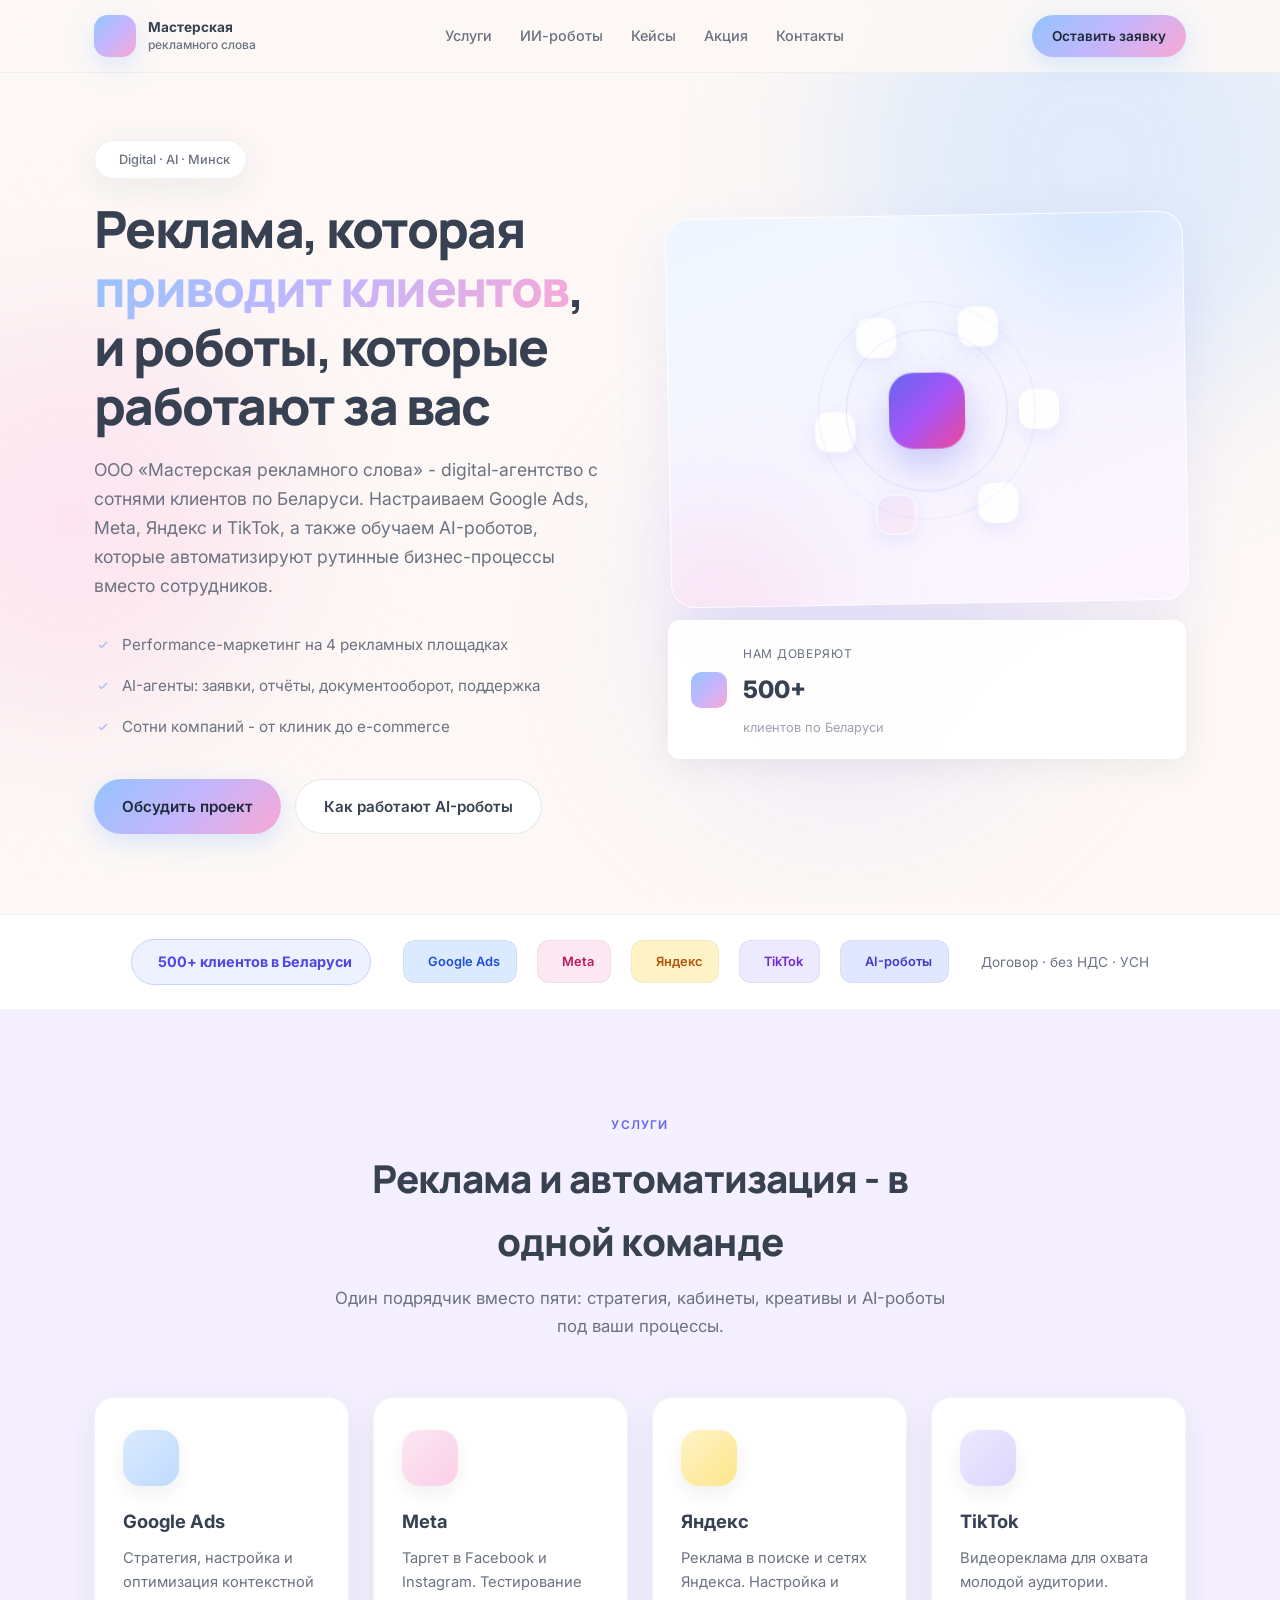
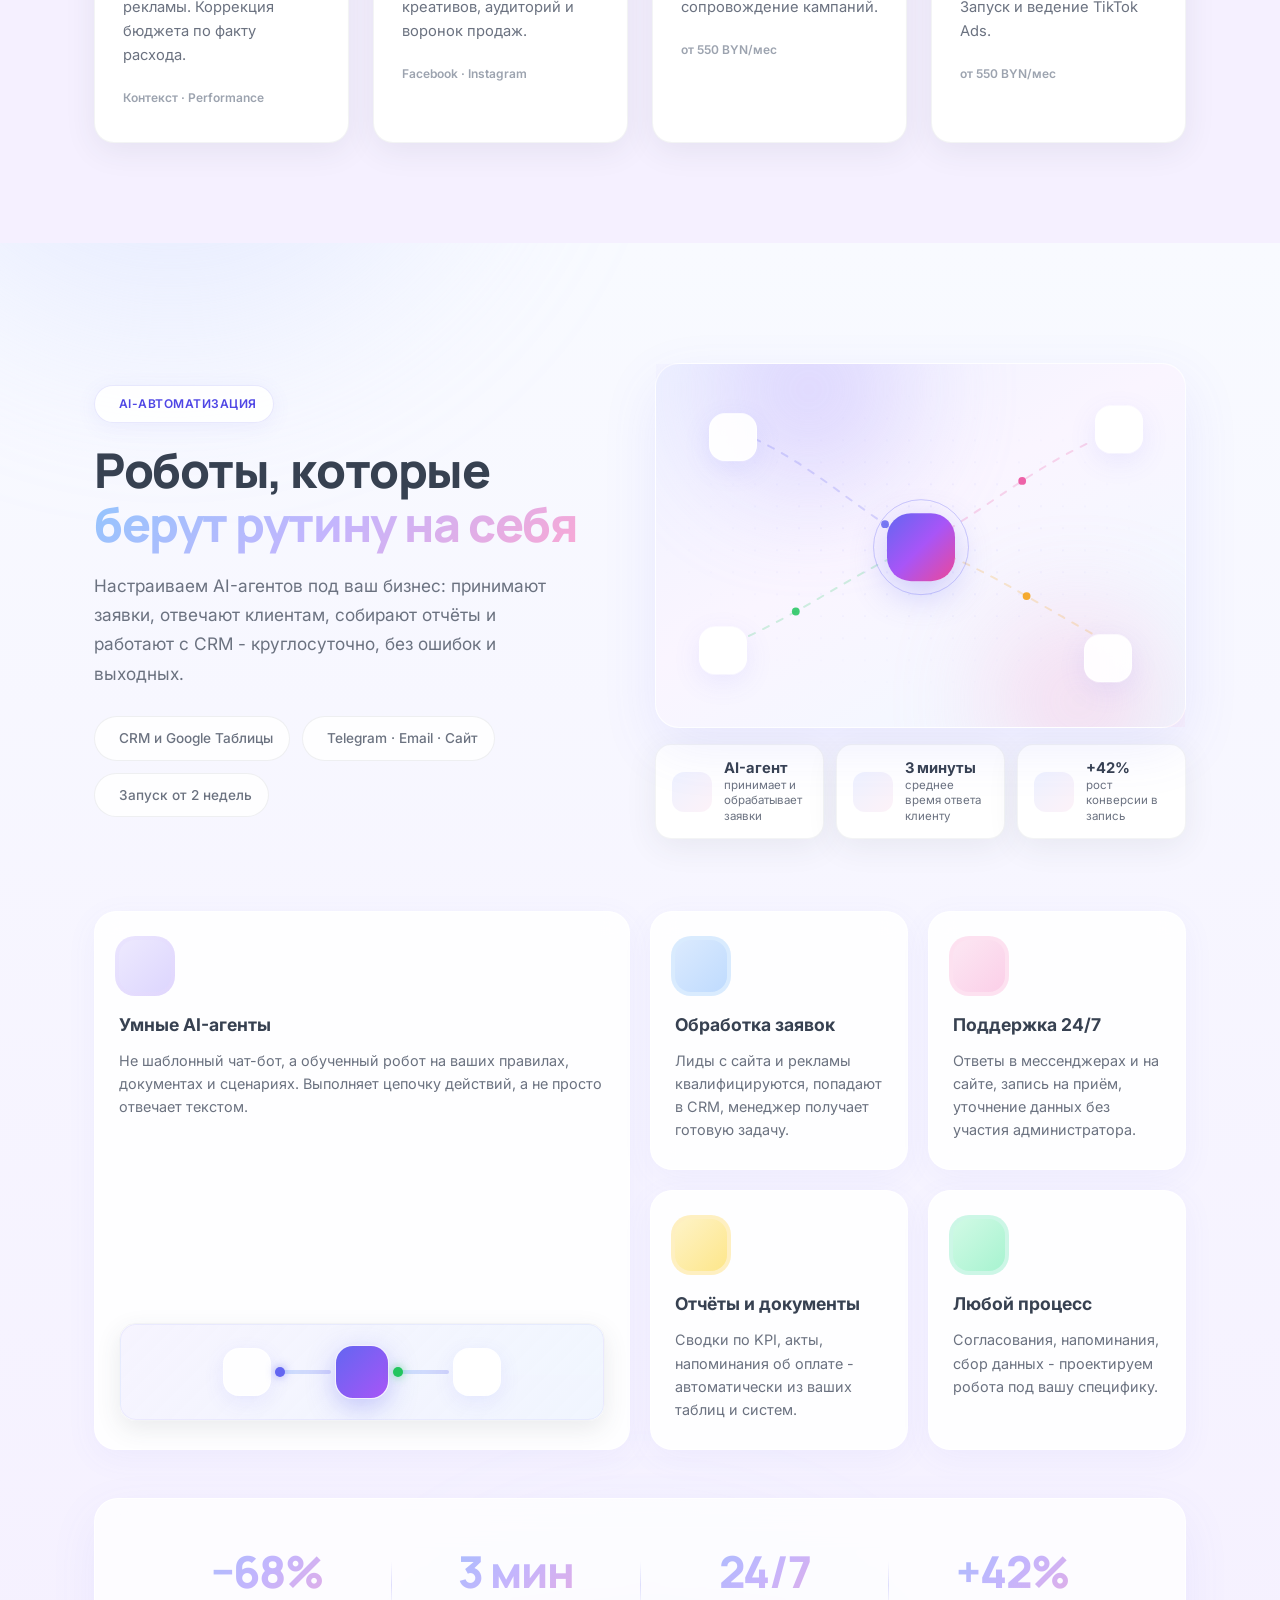
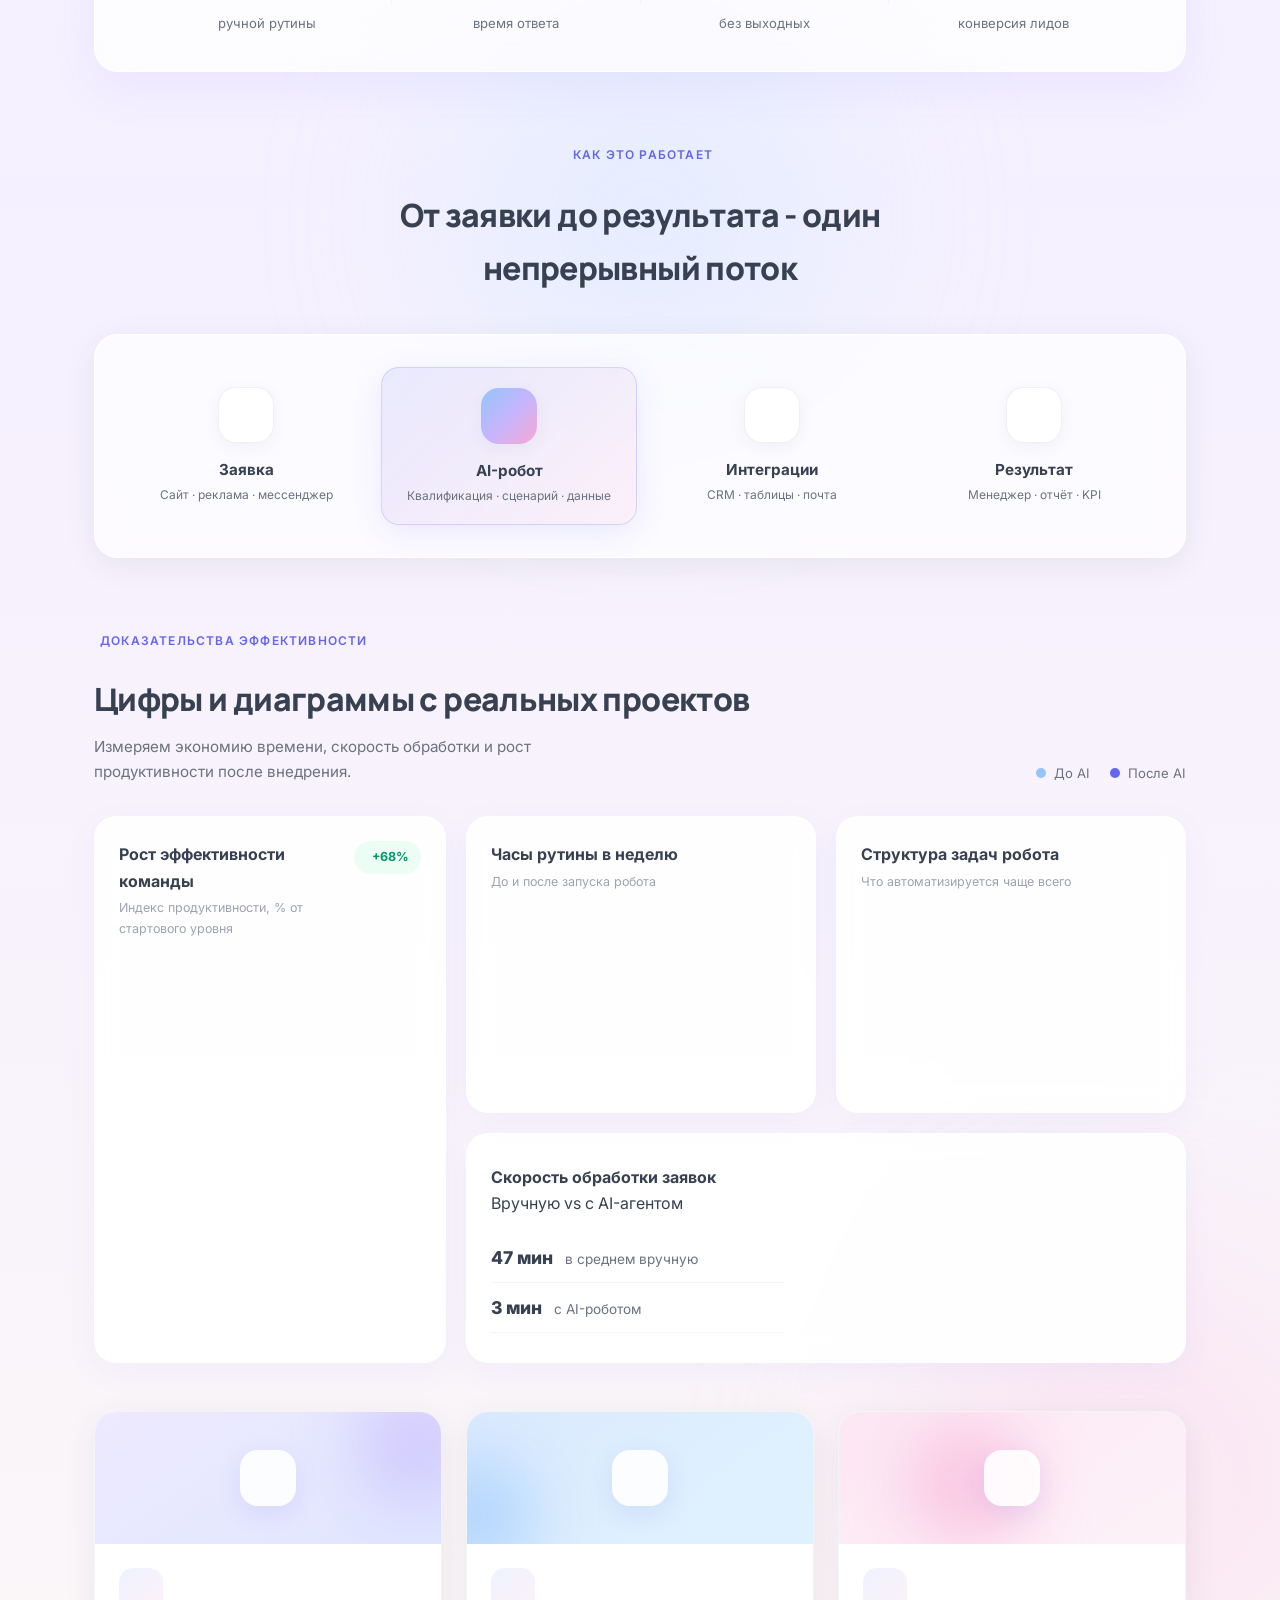
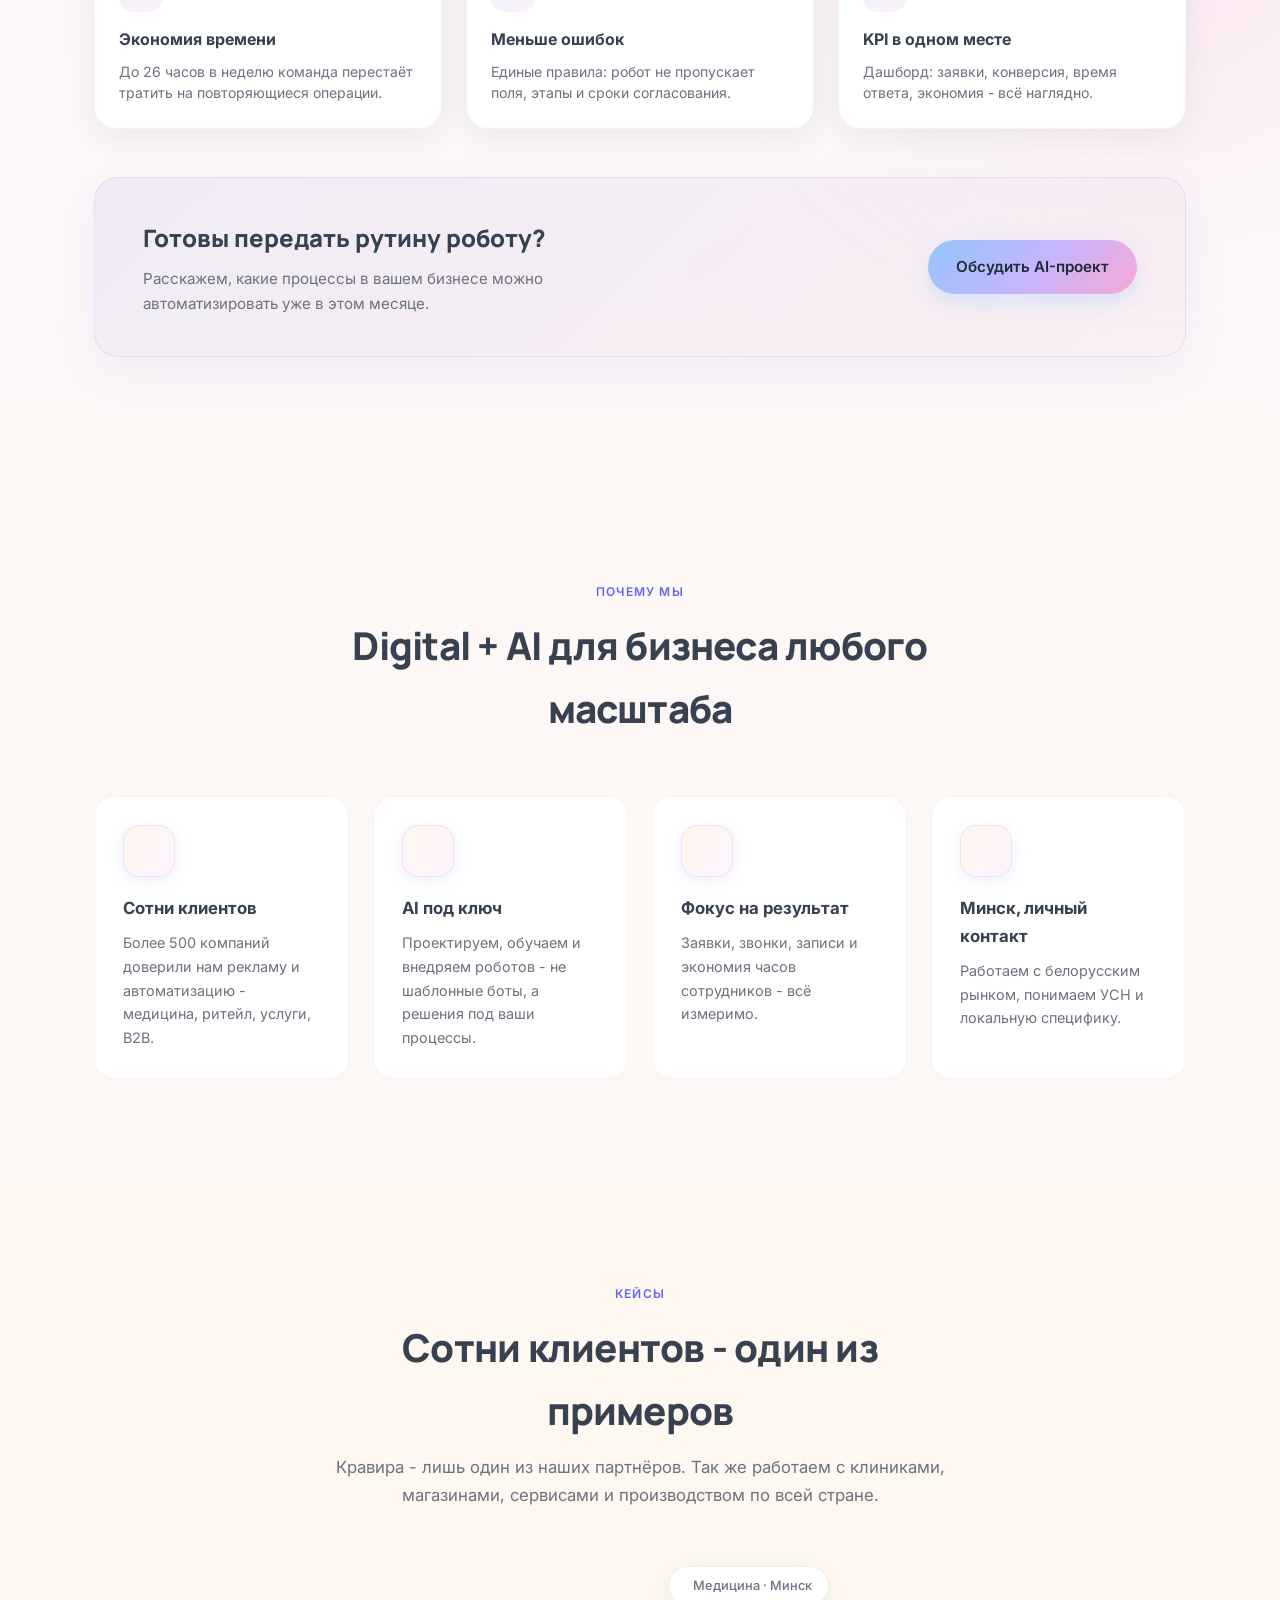
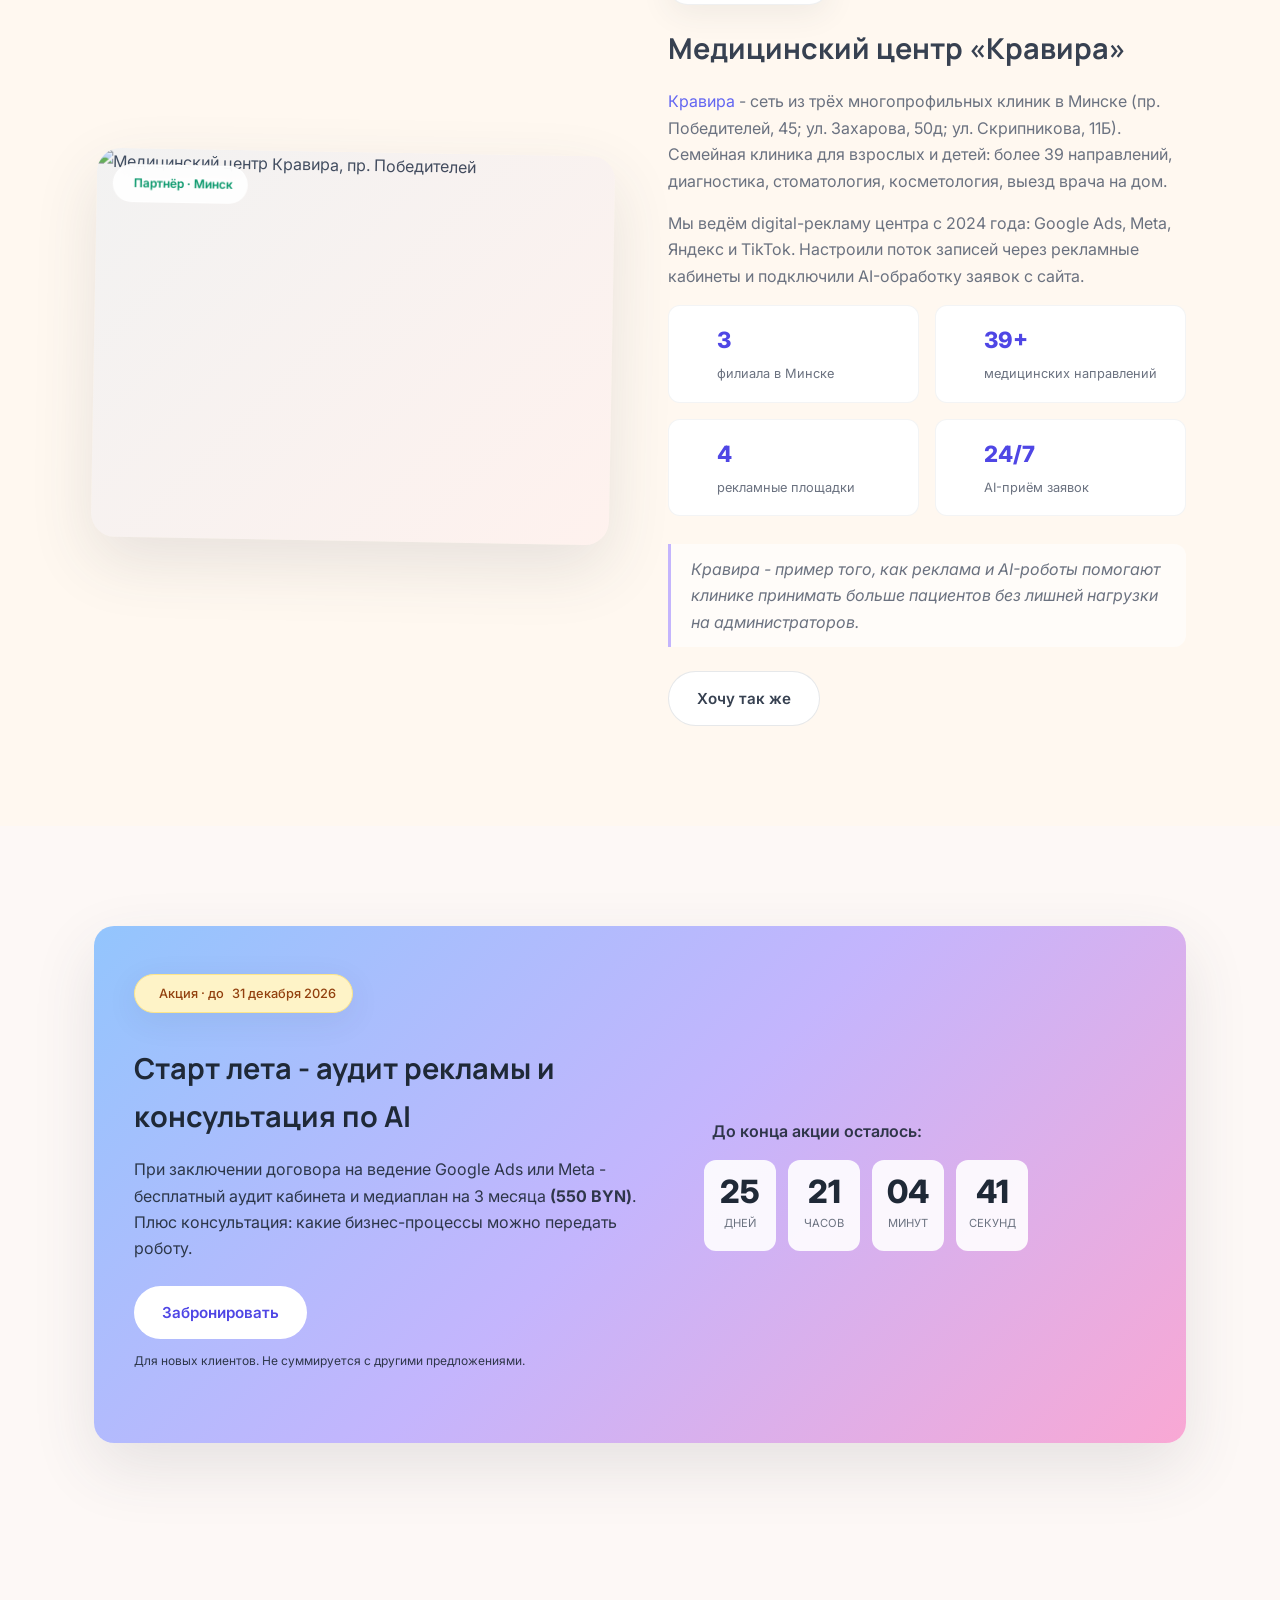
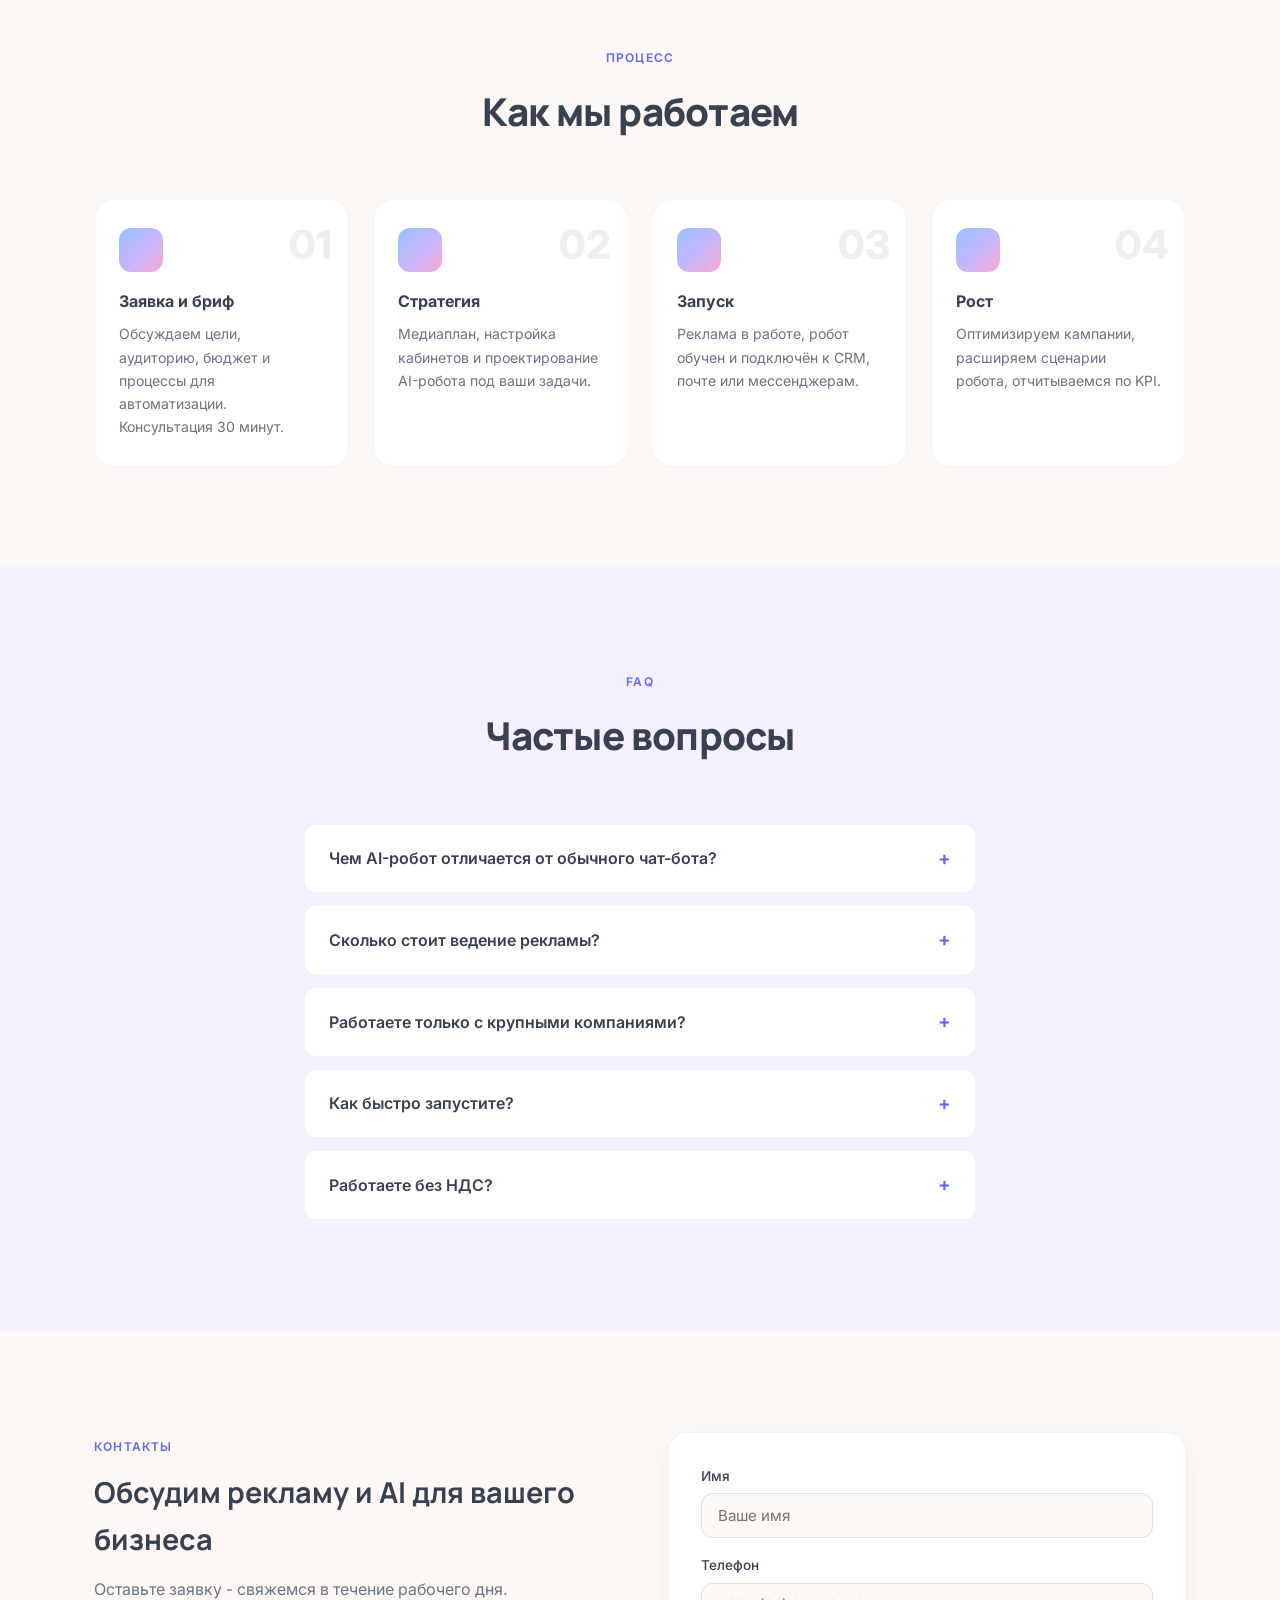
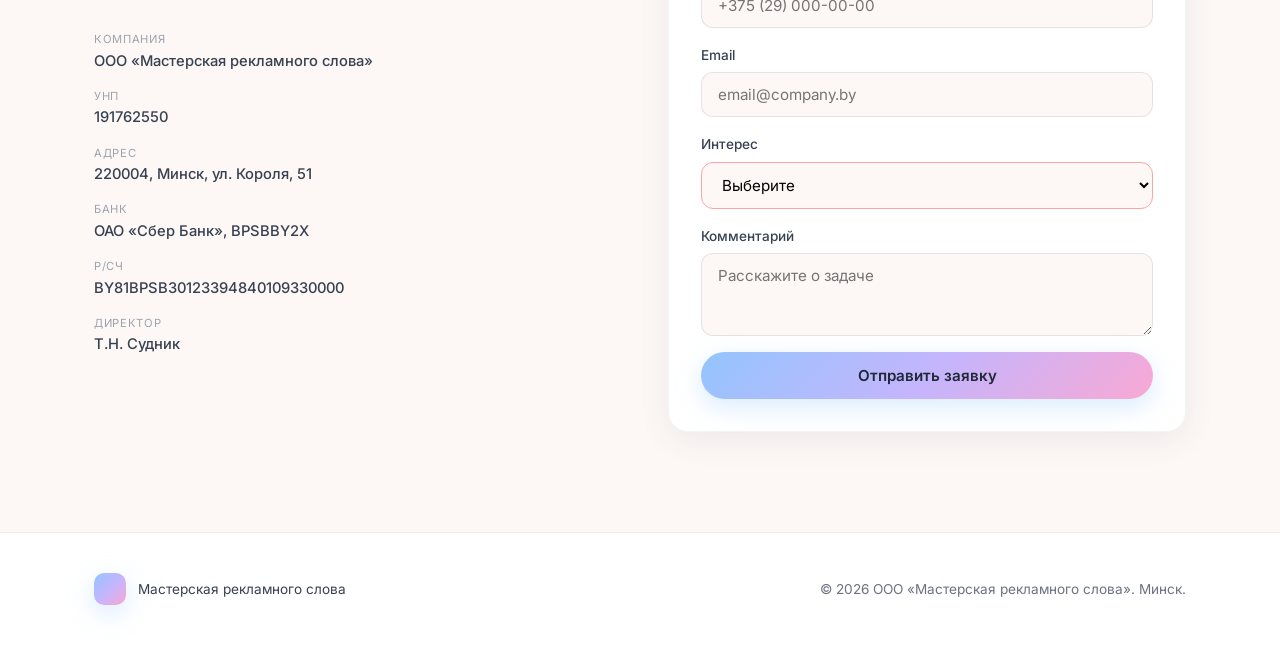
==== commit df1eb7af: "Deploy site from cursor_disk (2026-07-04)" ====
--- a/index.html
+++ b/index.html
@@ -543,7 +543,7 @@
           <dl class="requisites">
             <div><dt>Компания</dt><dd>ООО «Мастерская рекламного слова»</dd></div>
             <div><dt>УНП</dt><dd>191762550</dd></div>
-            <div><dt>Адрес</dt><dd>220004, Минск, ул. Короля, 51, оф. 37</dd></div>
+            <div><dt>Адрес</dt><dd>220004, Минск, ул. Короля, 51</dd></div>
             <div><dt>Банк</dt><dd>ОАО «Сбер Банк», BPSBBY2X</dd></div>
             <div><dt>Р/сч</dt><dd>BY81BPSB30123394840109330000</dd></div>
             <div><dt>Директор</dt><dd>Т.Н. Судник</dd></div>
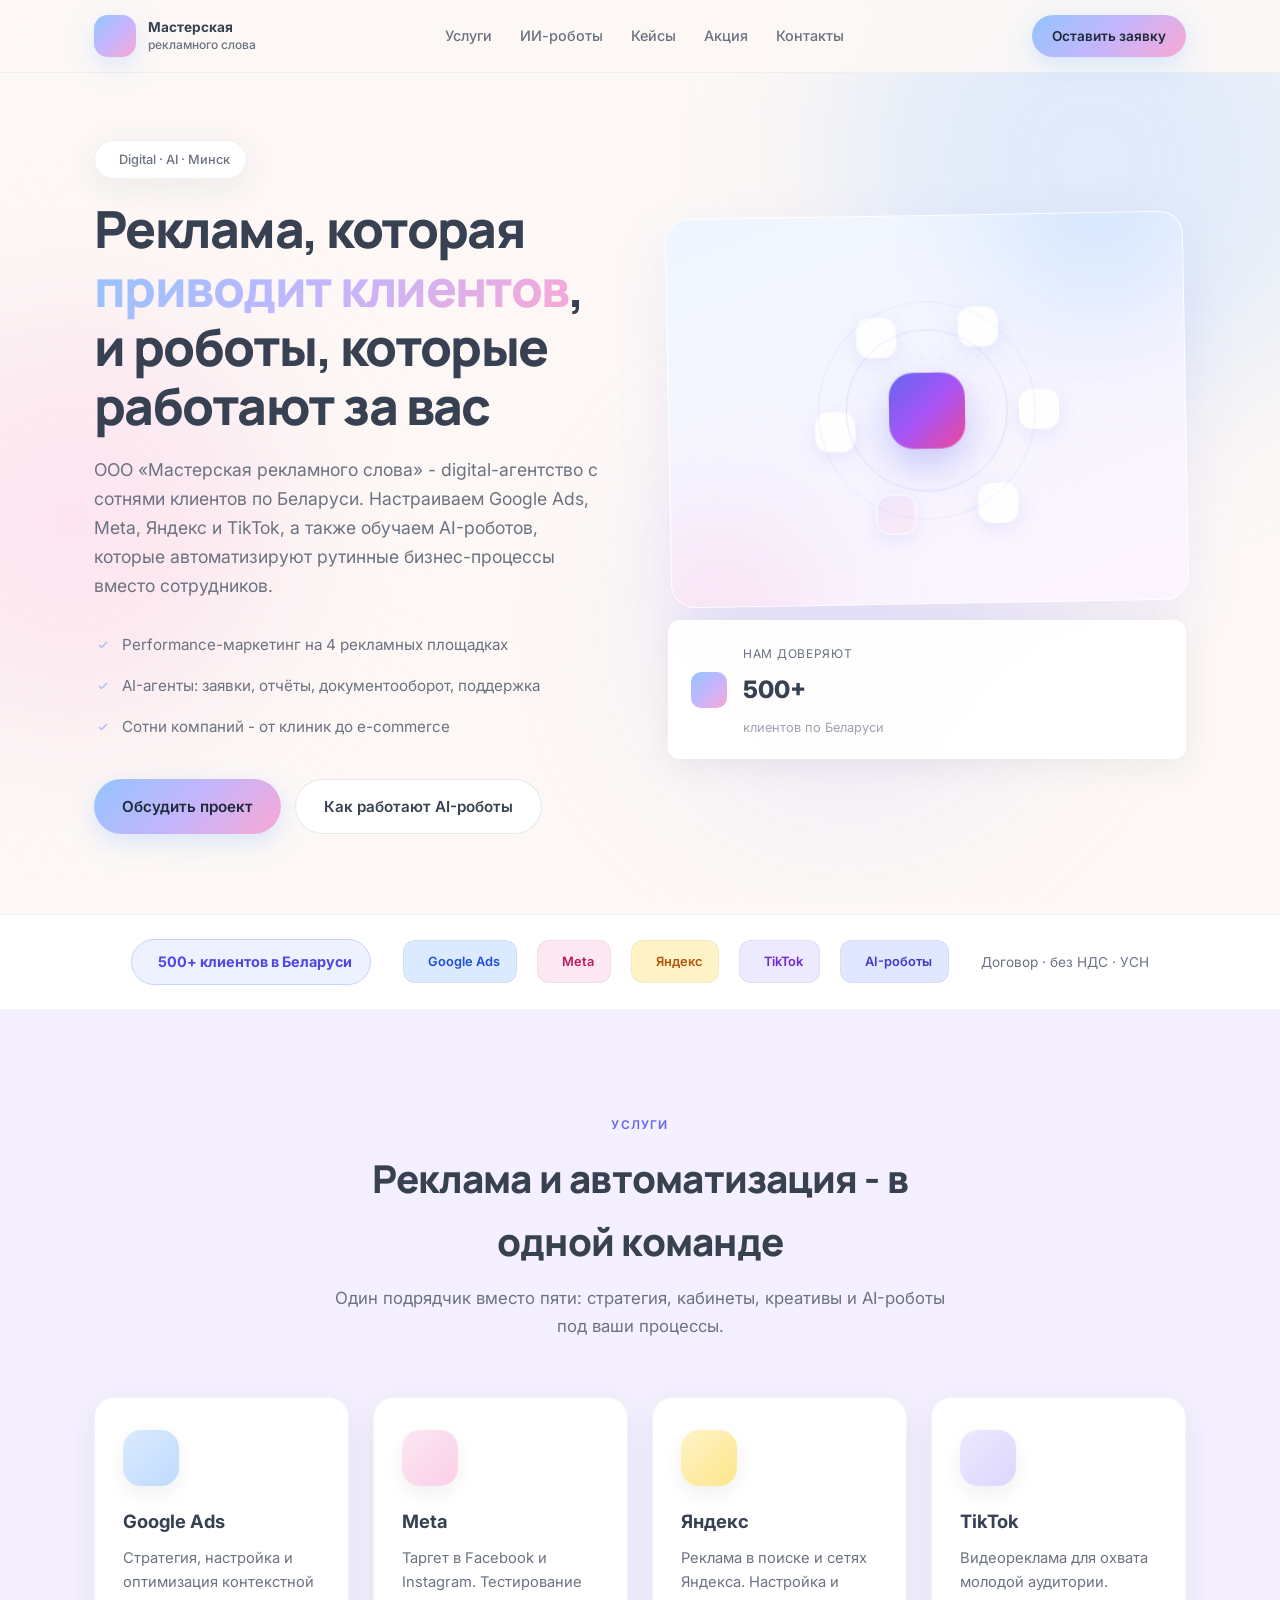
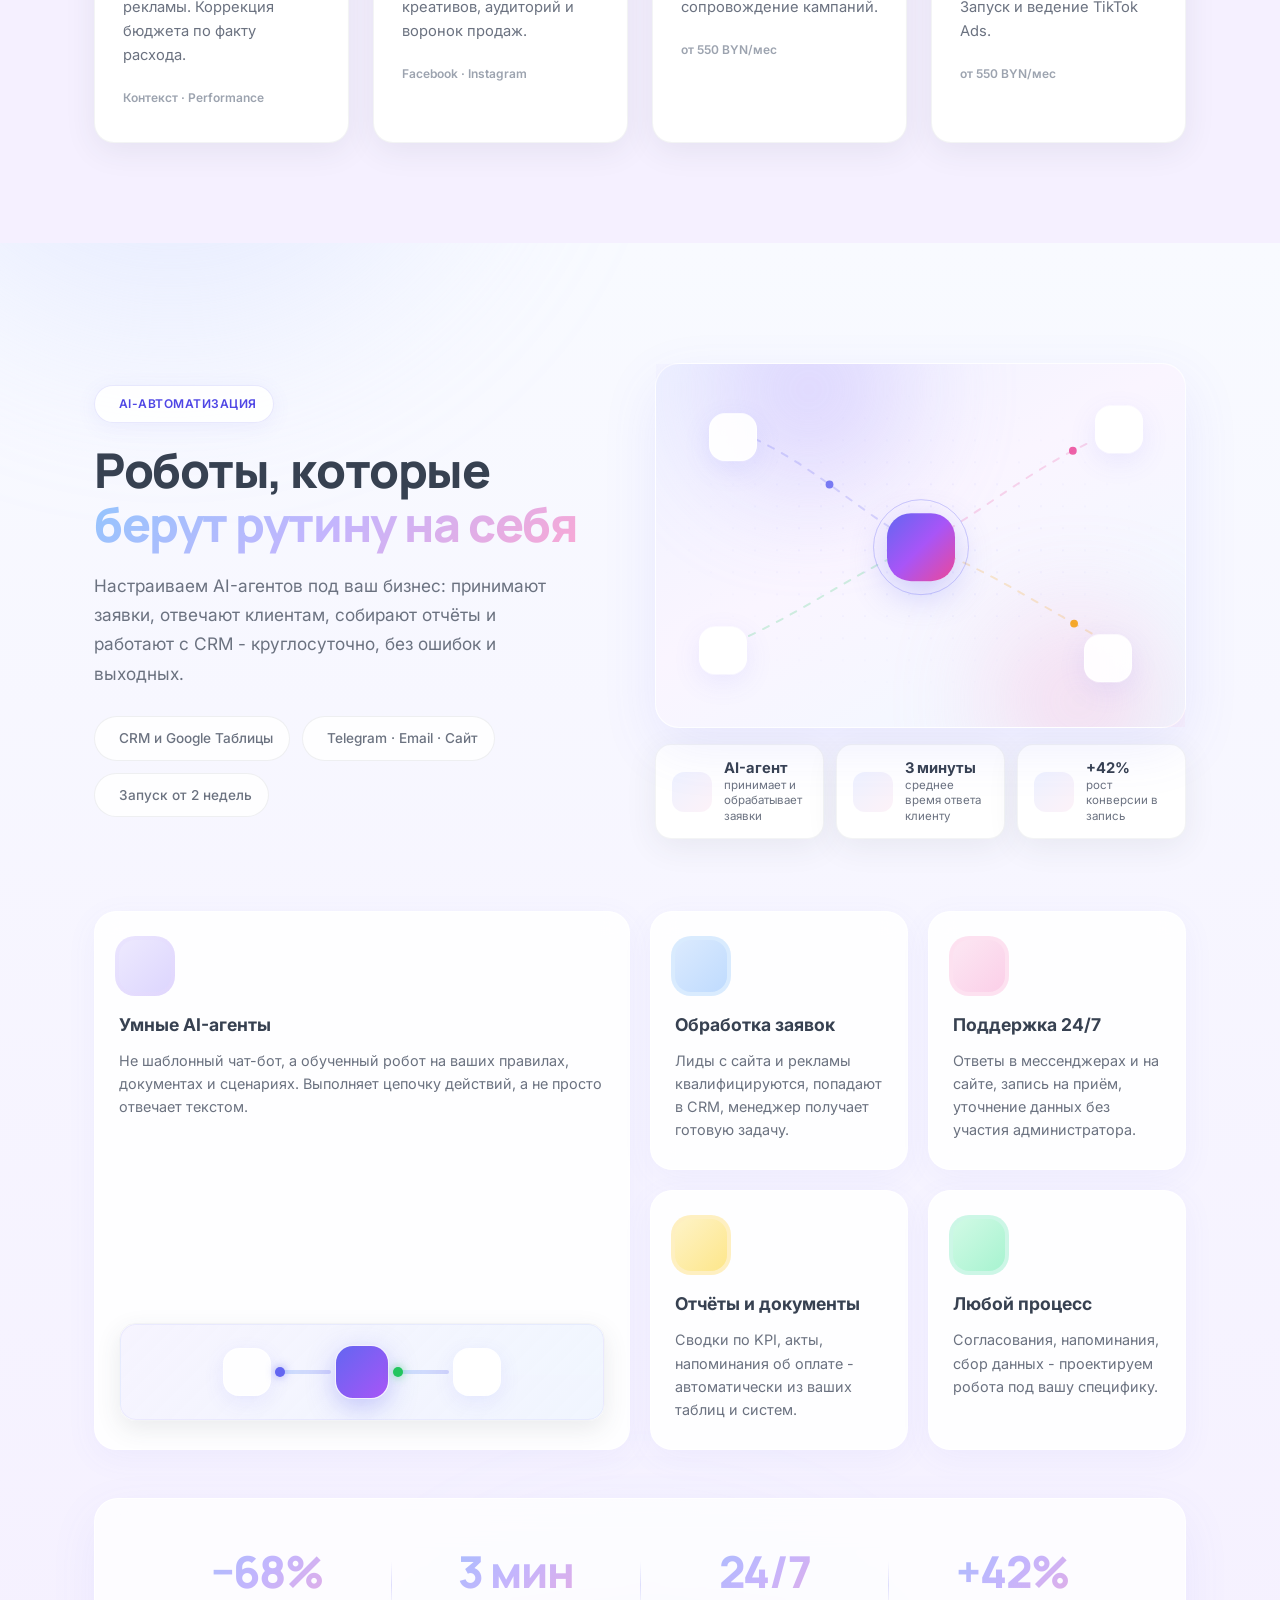
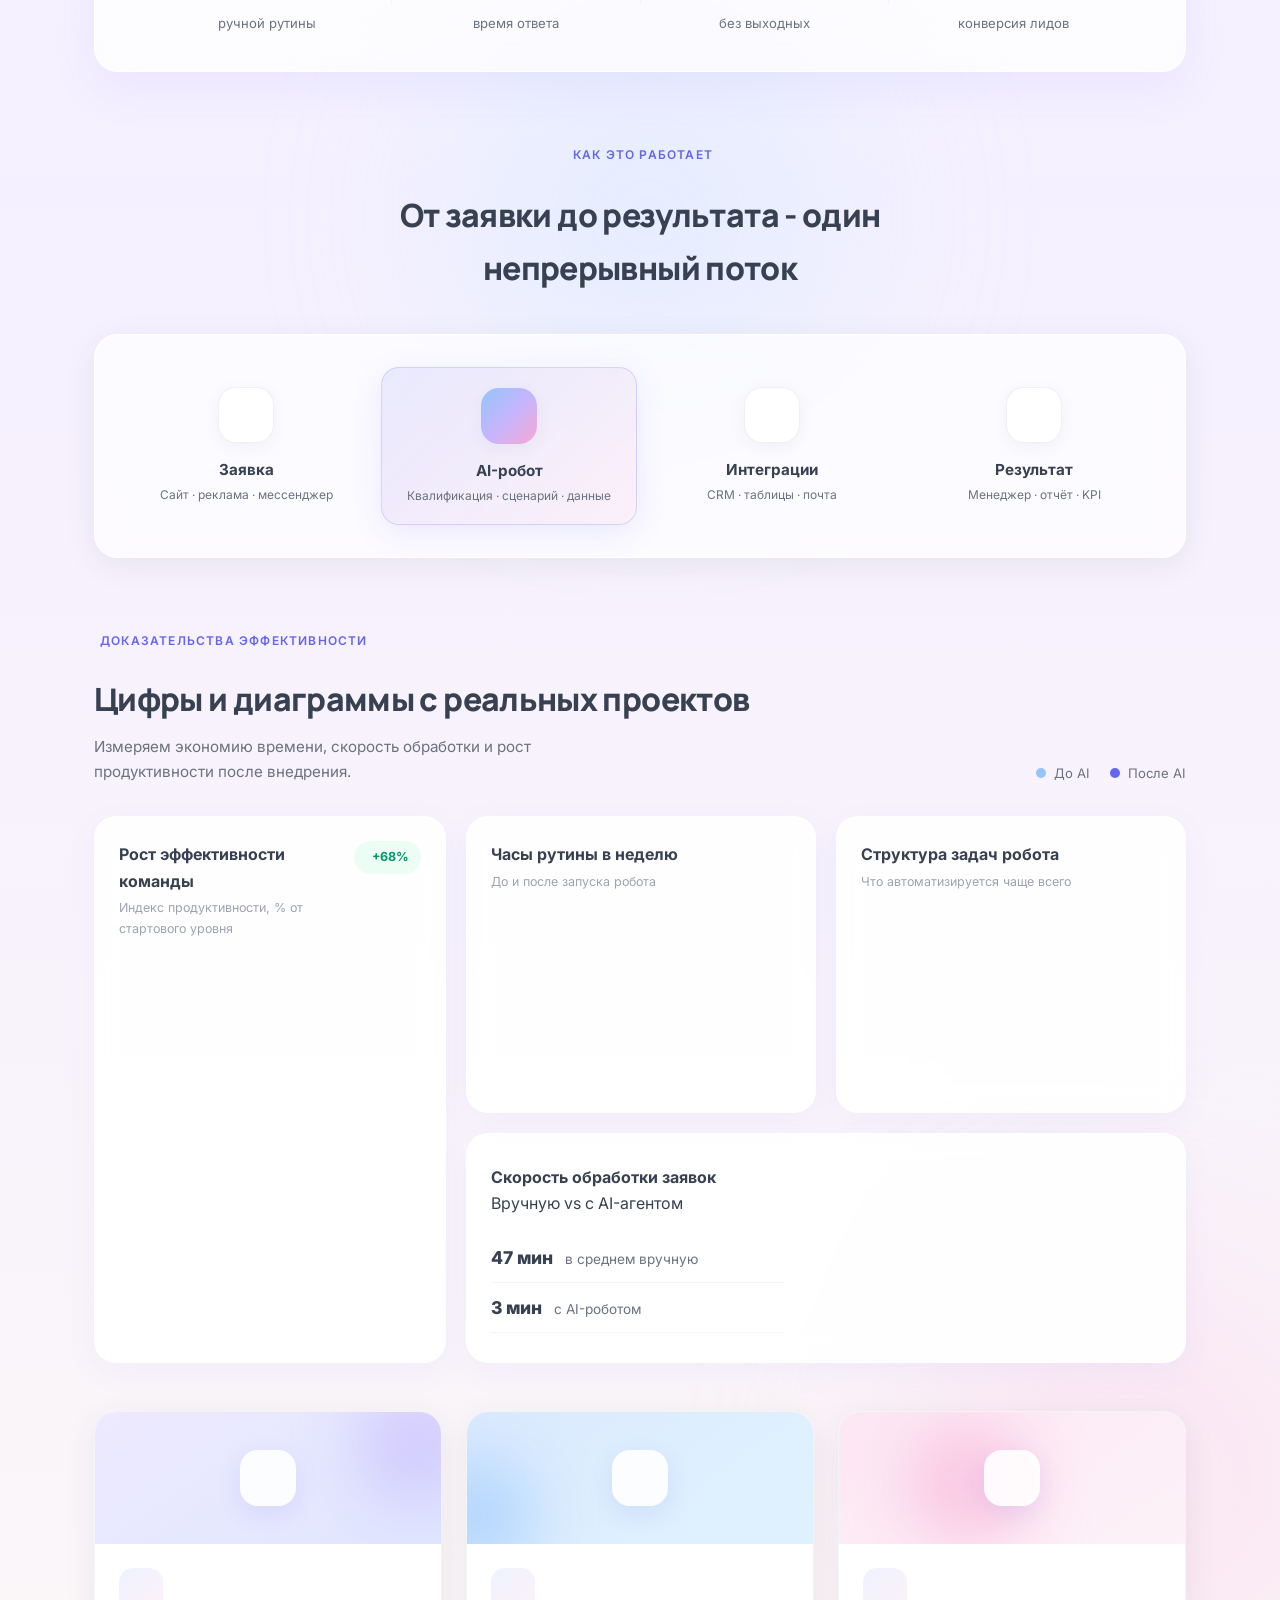
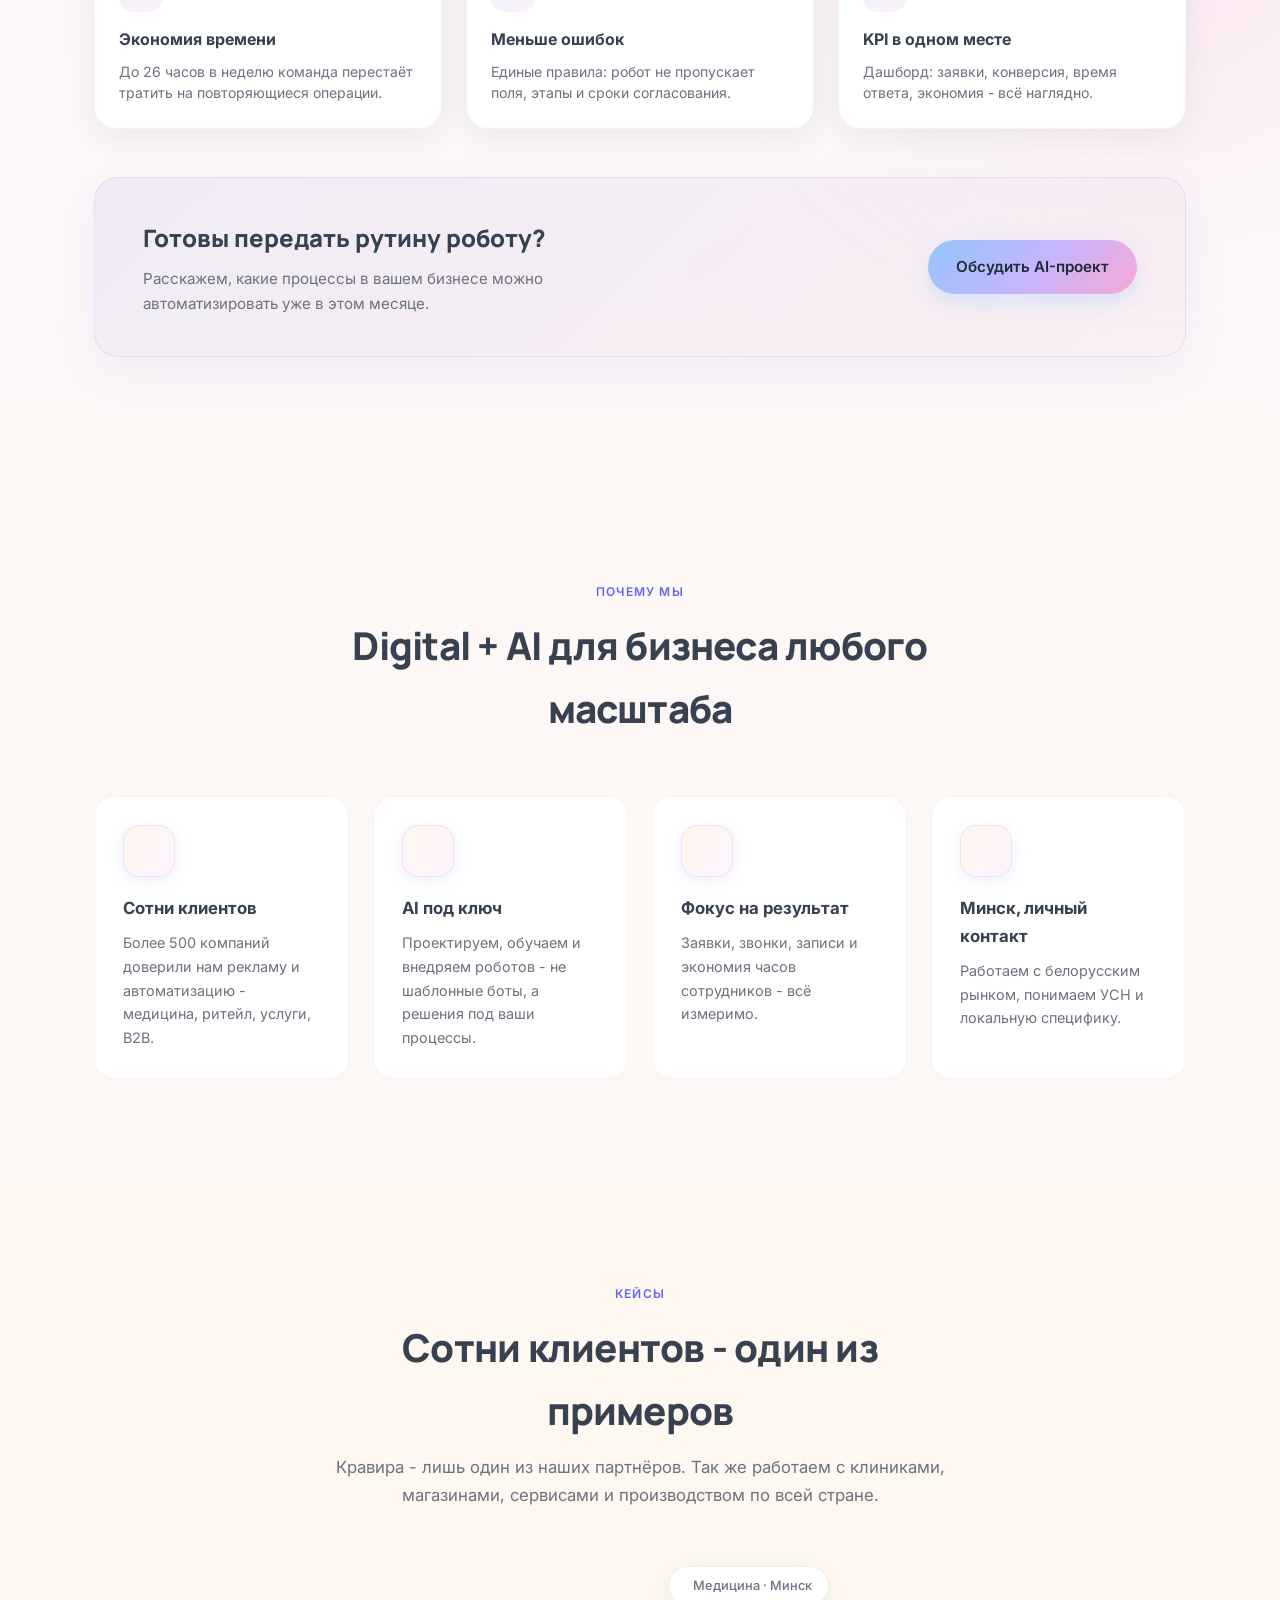
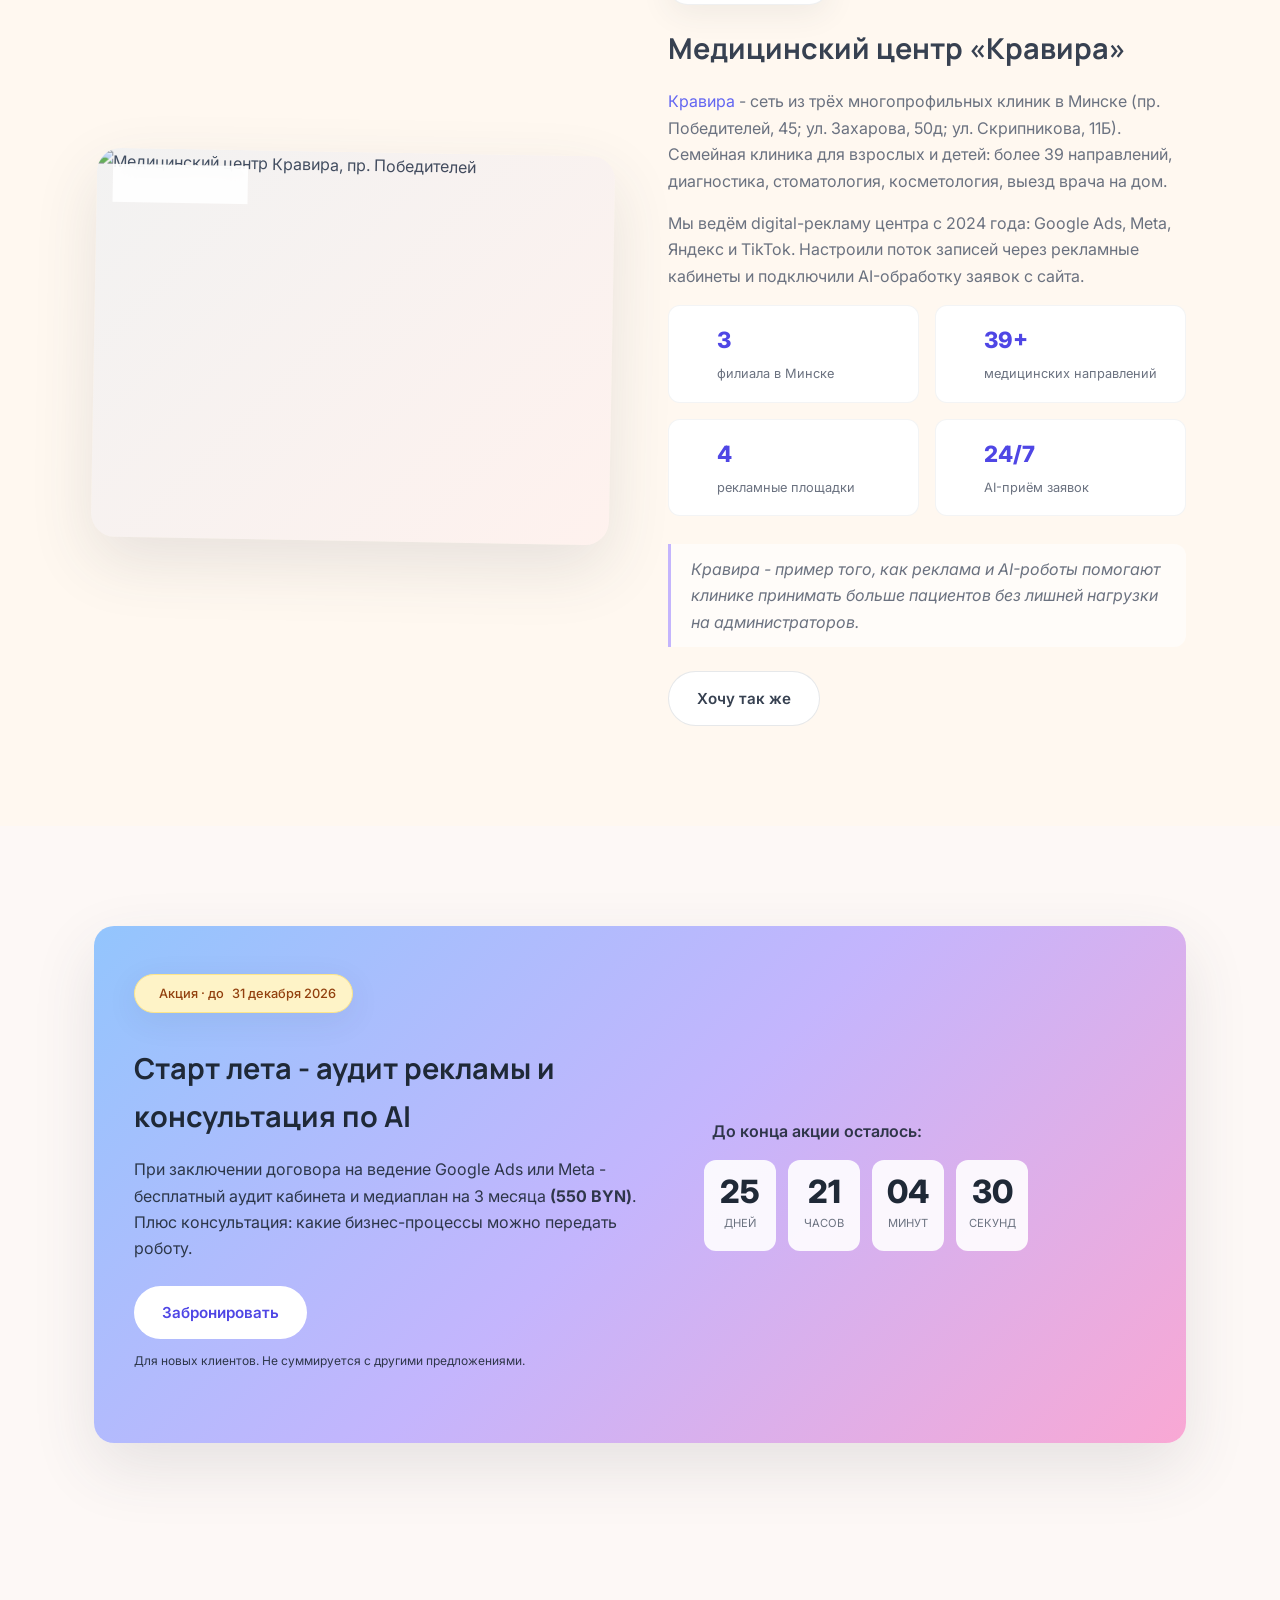
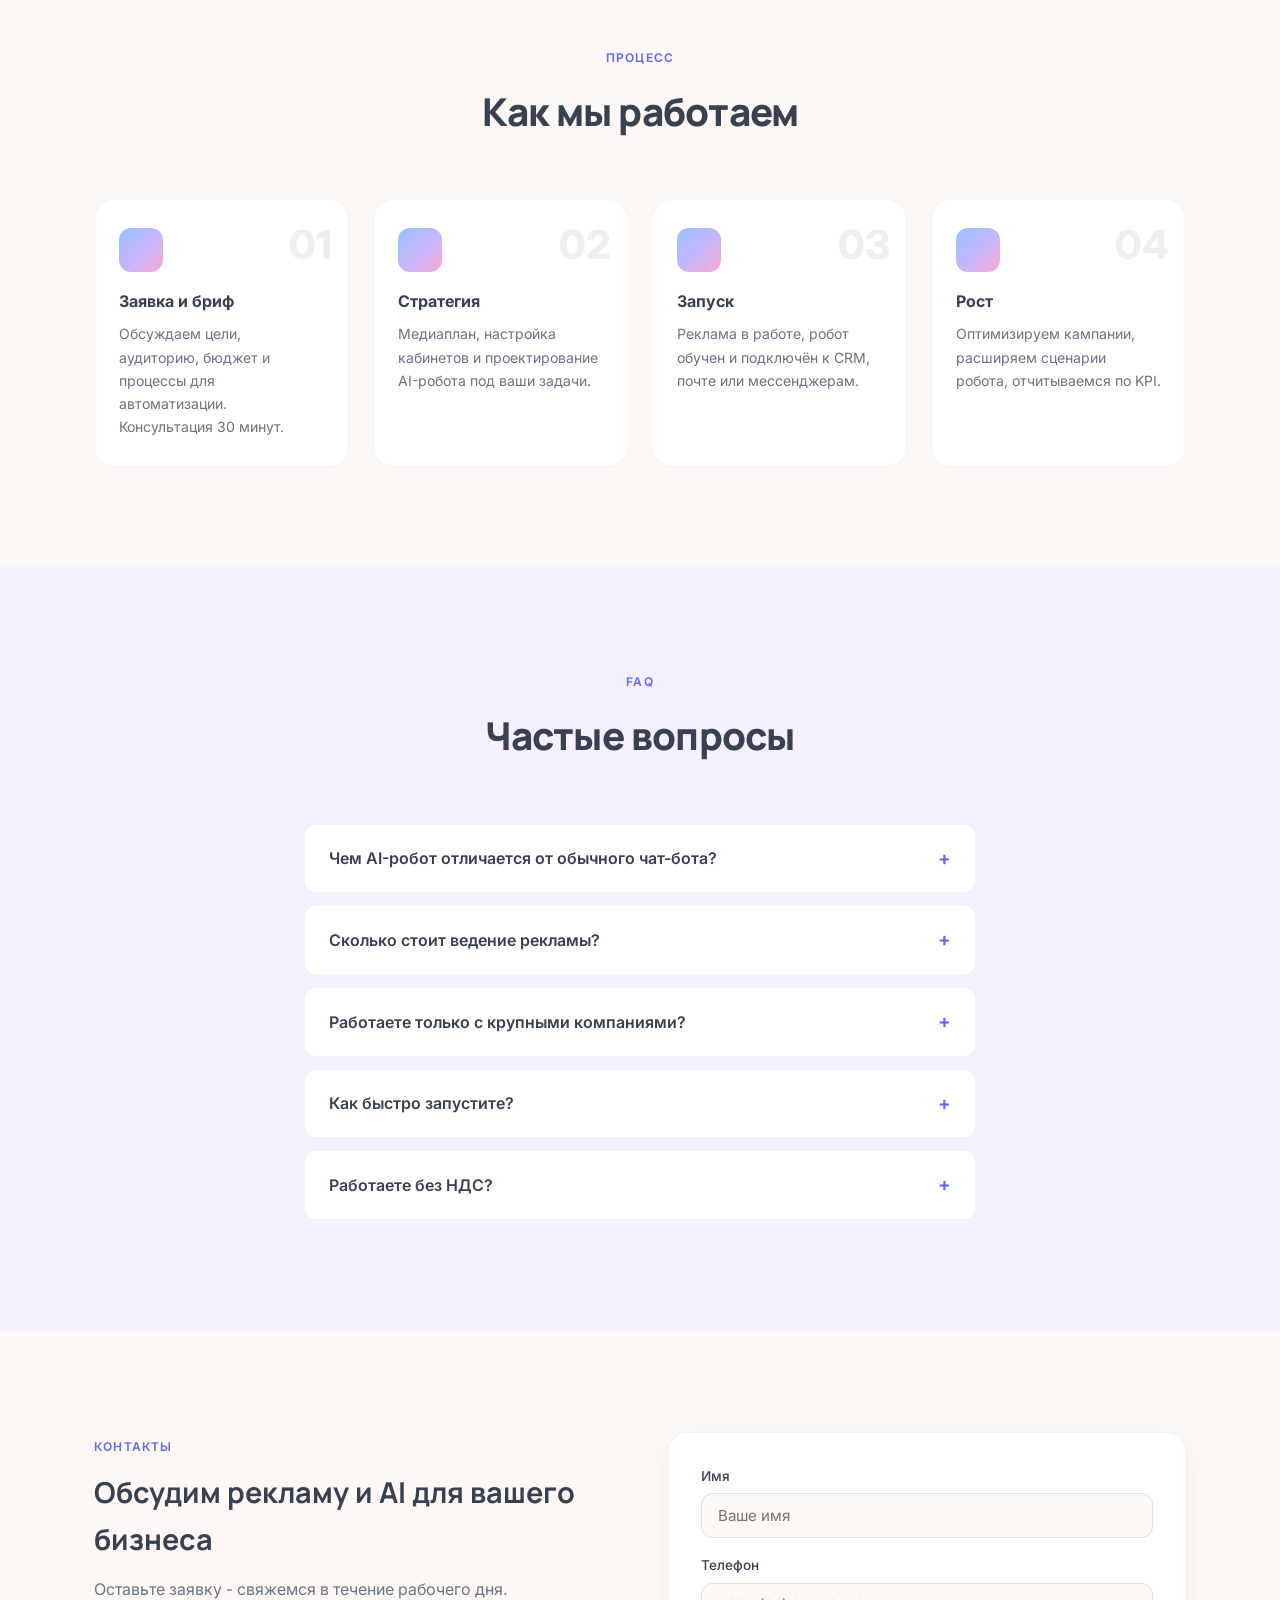
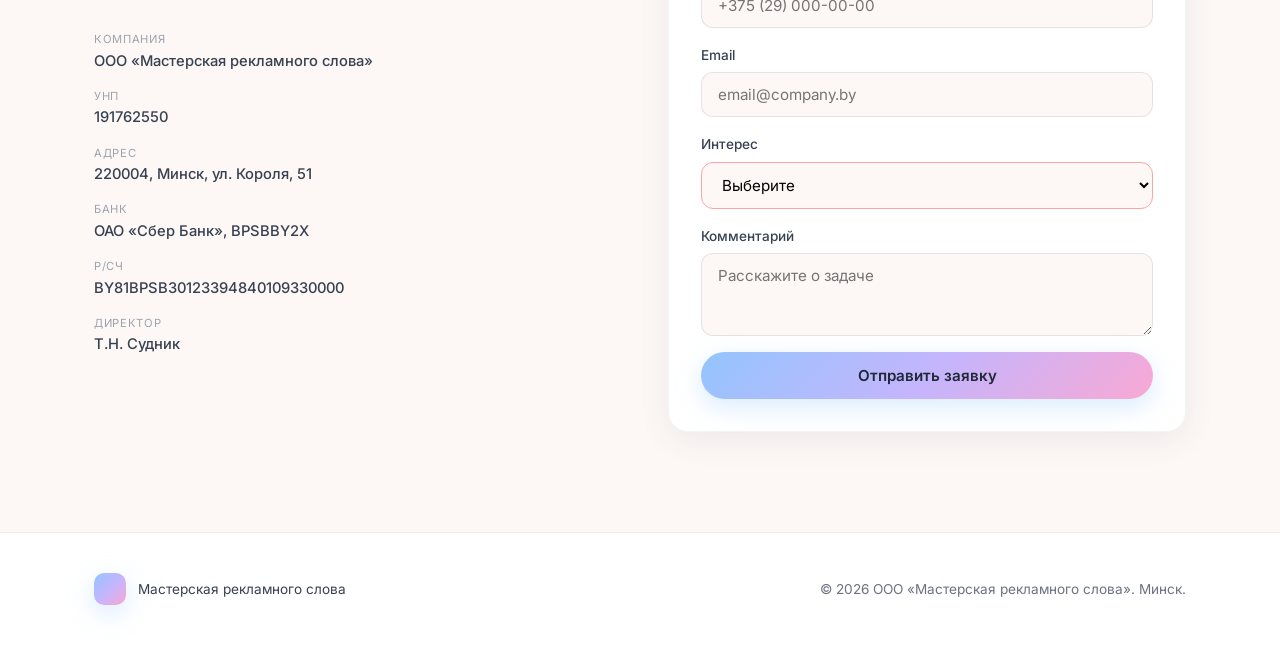
==== commit eb9eceb4: "Deploy site from cursor_disk (2026-07-04)" ====
--- a/index.html
+++ b/index.html
@@ -585,6 +585,6 @@
   </footer>
 
   <script src="https://unpkg.com/lucide@0.525.0/dist/umd/lucide.min.js"></script>
-  <script src="landing.js"></script>
+  <script src="landing.js?v=3"></script>
 </body>
 </html>
